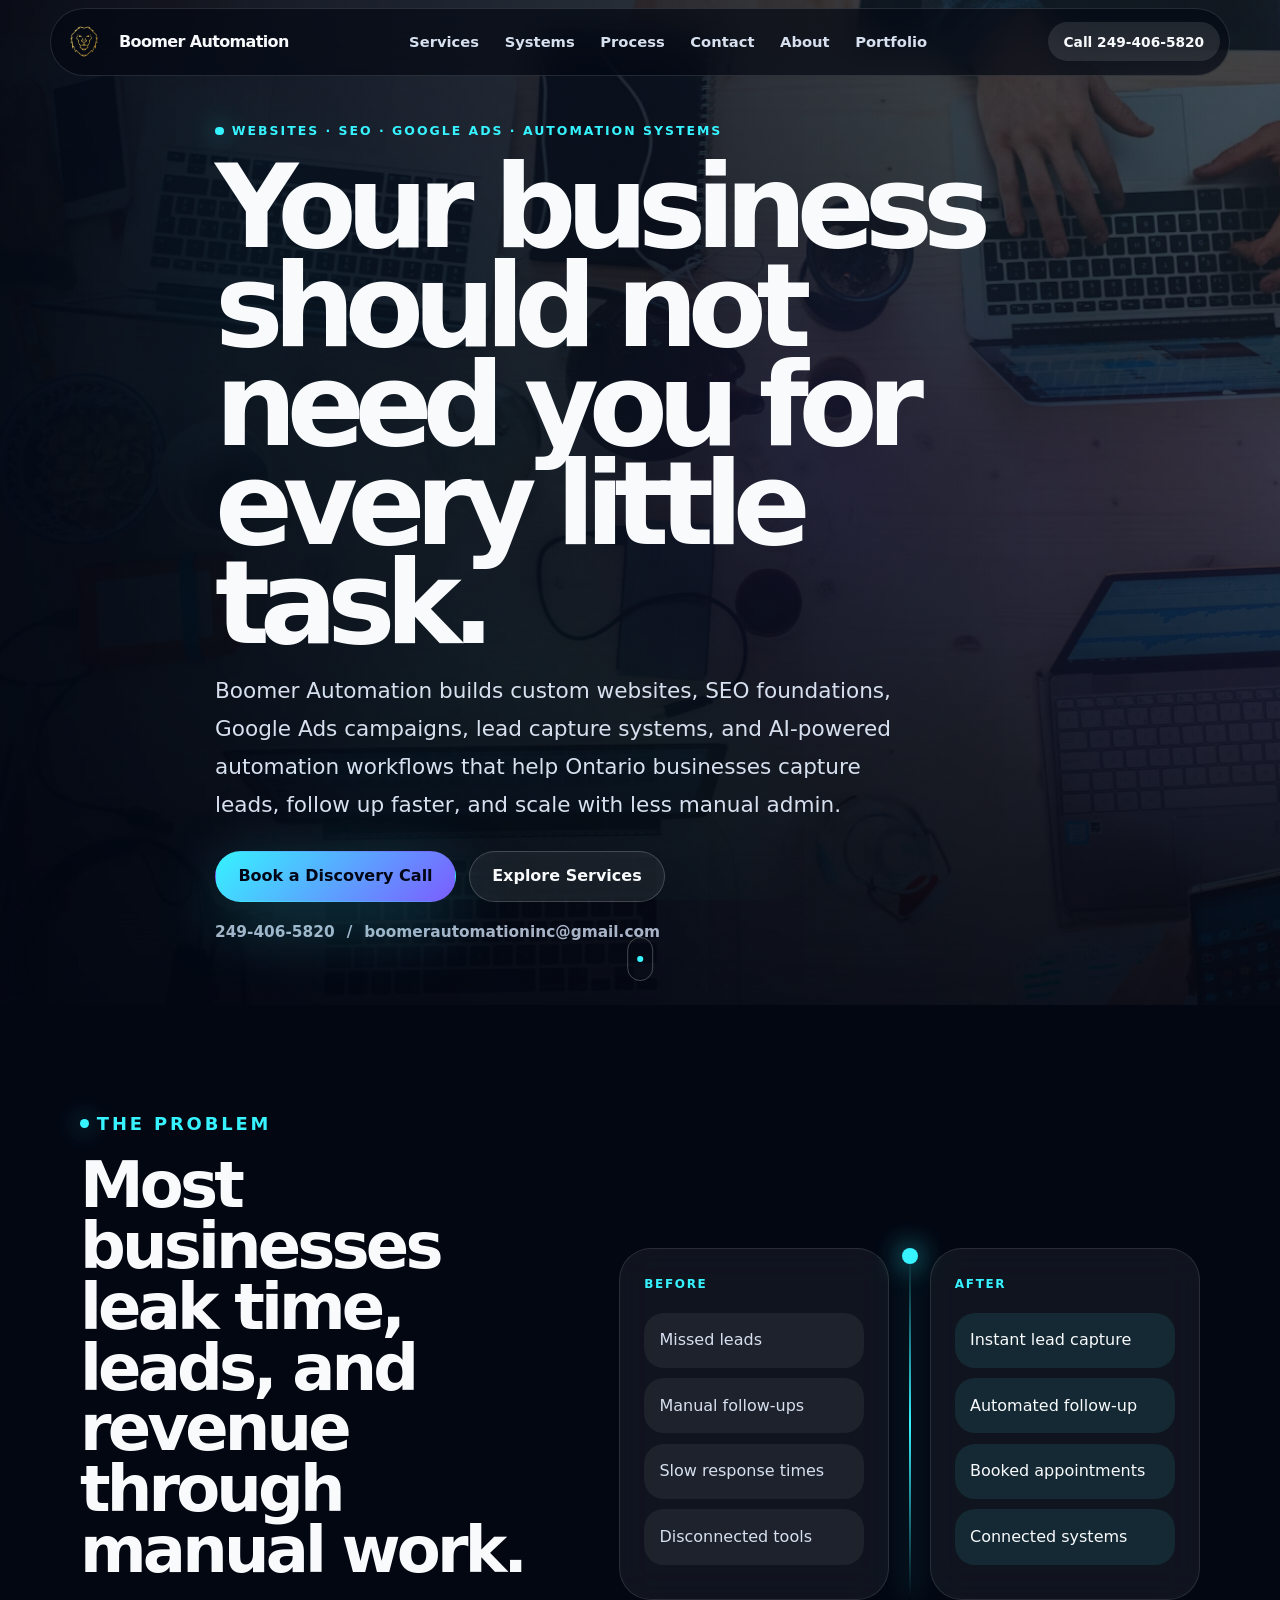
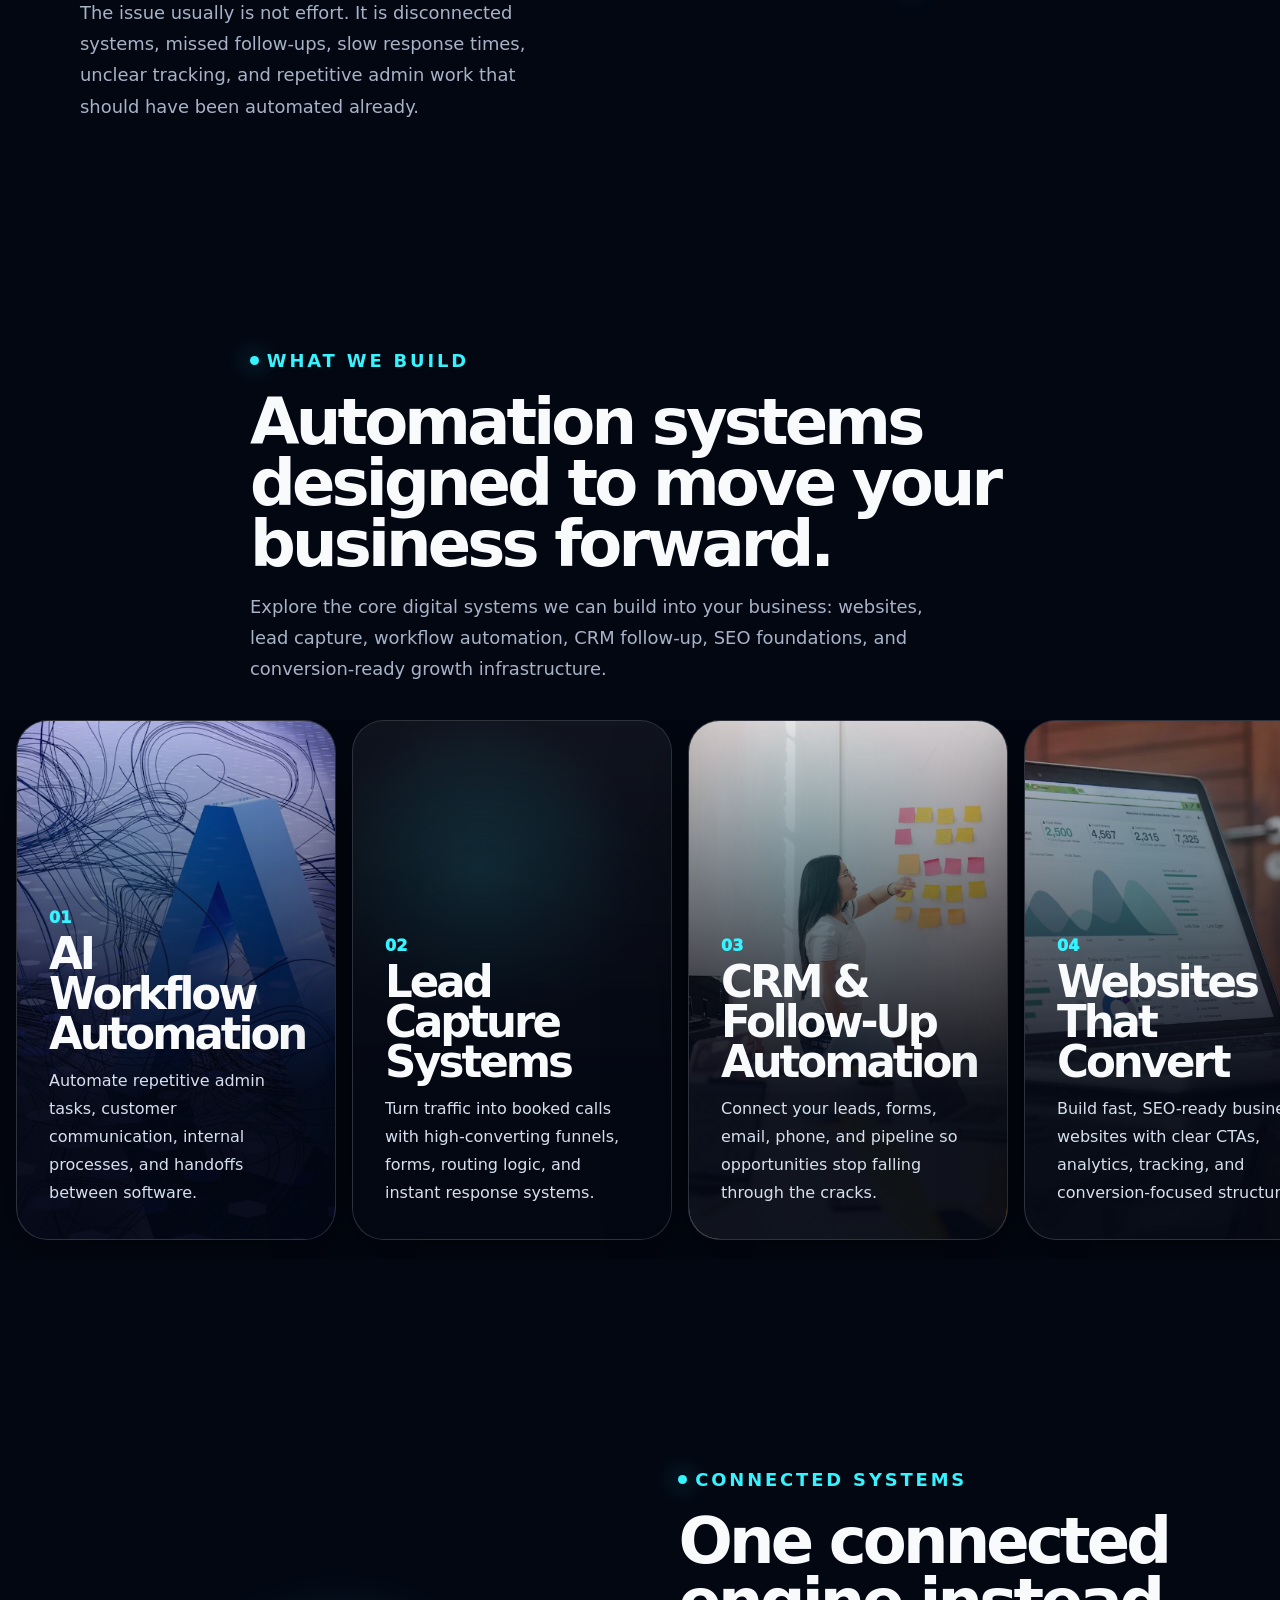
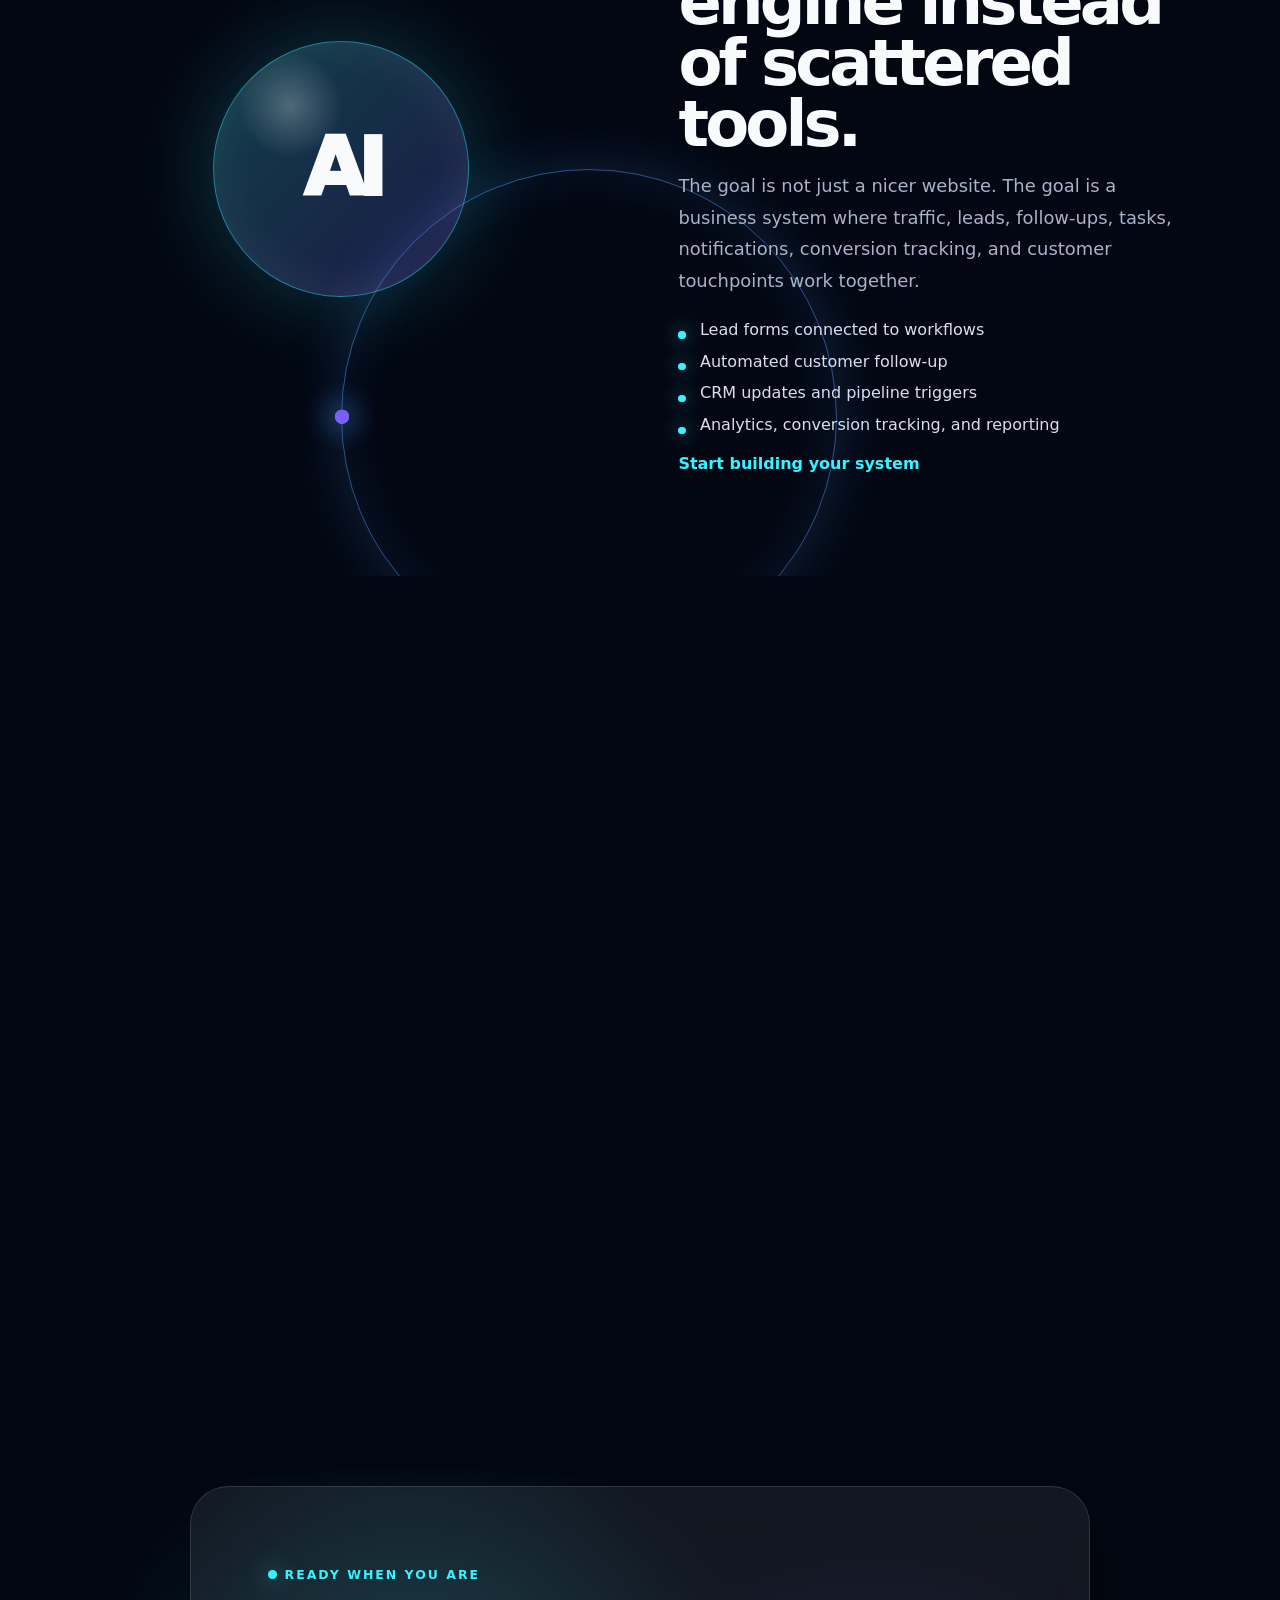
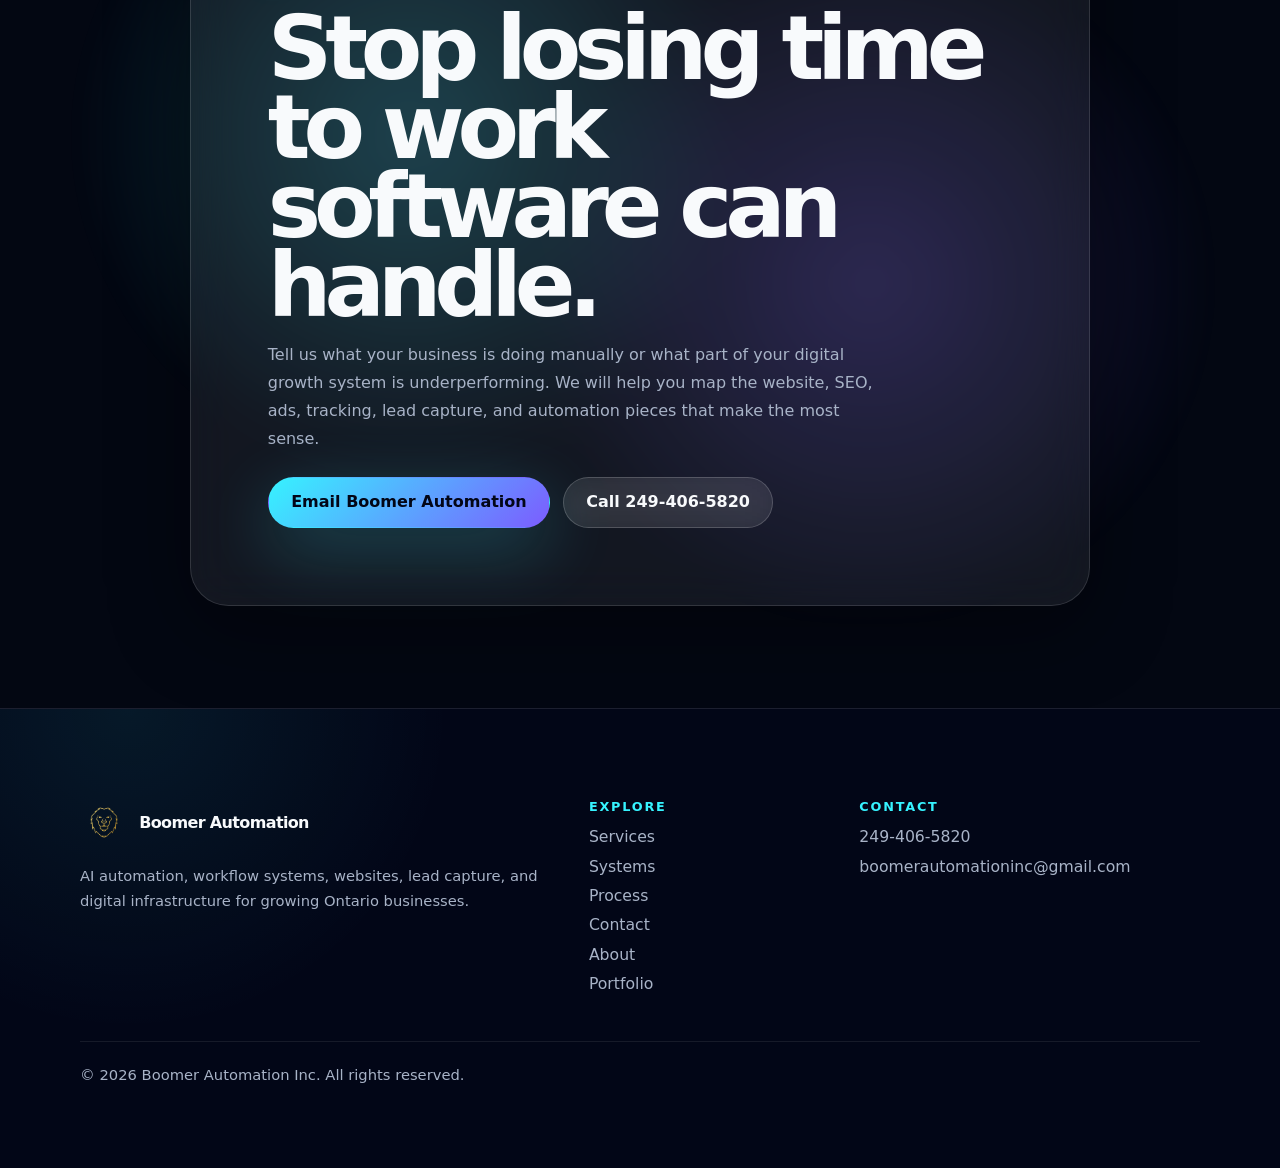
==== index.html @ 3ed18fb7 "full redesign" ====
<!DOCTYPE html>
<html lang="en-CA">
  <head>
    <!-- =====================================================
         CORE META
    ====================================================== -->
    <meta charset="UTF-8" />
    <meta name="viewport" content="width=device-width, initial-scale=1.0" />
    <meta name="format-detection" content="telephone=yes" />

    <title>Boomer Automation Inc. | Websites, SEO, Google Ads & Automation Ontario</title>

    <meta
      name="description"
      content="Boomer Automation Inc. builds custom websites, SEO systems, Google Ads campaigns, workflow automation, lead funnels, CRM automation, and digital growth systems for Ontario businesses."
    />

    <meta
      name="keywords"
      content="Boomer Automation Inc, web design Ontario, custom websites Ontario, SEO Ontario, Google Ads Ontario, workflow automation Ontario, AI automation Ontario, business automation Ontario, CRM automation, lead generation systems, conversion tracking, digital marketing Ontario, website automation"
    />

    <meta name="author" content="Boomer Automation Inc." />
    <meta name="robots" content="index, follow, max-image-preview:large" />
    <meta name="theme-color" content="#030712" />

    <!-- =====================================================
         CANONICAL / LANGUAGE / LOCAL SEO
         Netlify serves index.html as the site root.
    ====================================================== -->
    <link rel="canonical" href="https://boomerautomation.com/" />
    <link rel="alternate" hreflang="en-CA" href="https://boomerautomation.com/" />
    <link rel="alternate" hreflang="x-default" href="https://boomerautomation.com/" />

    <meta name="geo.region" content="CA-ON" />
    <meta name="geo.placename" content="Ontario, Canada" />
    <meta name="ICBM" content="43.6532, -79.3832" />

    <!-- =====================================================
         OPEN GRAPH
         Social crawlers need absolute URLs.
    ====================================================== -->
    <meta property="og:type" content="website" />
    <meta property="og:site_name" content="Boomer Automation Inc." />
    <meta property="og:locale" content="en_CA" />
    <meta property="og:url" content="https://boomerautomation.com/" />
    <meta
      property="og:title"
      content="Boomer Automation Inc. | Websites, SEO, Google Ads & Automation"
    />
    <meta
      property="og:description"
      content="Custom websites, SEO systems, Google Ads campaigns, workflow automation, lead funnels, CRM automation, and digital growth systems for Ontario businesses."
    />
    <meta
      property="og:image"
      content="https://boomerautomation.com/assets/images/og_card.png"
    />
    <meta
      property="og:image:secure_url"
      content="https://boomerautomation.com/assets/images/og_card.png"
    />
    <meta property="og:image:type" content="image/png" />
    <meta property="og:image:width" content="1200" />
    <meta property="og:image:height" content="630" />
    <meta
      property="og:image:alt"
      content="Boomer Automation Inc. digital growth systems, websites, SEO, Google Ads, and automation"
    />

    <!-- =====================================================
         TWITTER CARD
         Social crawlers need absolute URLs.
    ====================================================== -->
    <meta name="twitter:card" content="summary_large_image" />
    <meta
      name="twitter:title"
      content="Boomer Automation Inc. | Websites, SEO, Ads & Automation"
    />
    <meta
      name="twitter:description"
      content="Boomer Automation builds custom websites, SEO systems, Google Ads campaigns, workflow automation, lead capture, and conversion tracking systems."
    />
    <meta
      name="twitter:image"
      content="https://boomerautomation.com/assets/images/twitter_card.png"
    />
    <meta
      name="twitter:image:alt"
      content="Boomer Automation Inc. digital growth systems, websites, SEO, Google Ads, and automation"
    />

    <!-- =====================================================
         FAVICONS
         Local relative paths work locally and on Netlify.
    ====================================================== -->
    <link
      rel="icon"
      href="./assets/images/favicon.png"
      type="image/png"
      sizes="any"
    />
    <link rel="apple-touch-icon" href="./assets/images/favicon.png" />

    <!-- =====================================================
         PERFORMANCE
         Hero image is eagerly loaded and high priority.
         Local assets use ./assets for Netlify/local compatibility.
    ====================================================== -->
    <link
      rel="preload"
      as="image"
      href="./assets/images/index-hero.v1.webp"
      type="image/webp"
      fetchpriority="high"
    />

    <link rel="preload" as="style" href="./assets/css/global.v1.css" />
    <link rel="preload" as="style" href="./assets/css/home.v1.css" />

    <!-- =====================================================
         STYLES
    ====================================================== -->
    <link rel="stylesheet" href="./assets/css/global.v1.css" />
    <link rel="stylesheet" href="./assets/css/home.v1.css" />

    <!-- =====================================================
         STRUCTURED DATA
         Schema uses absolute production URLs.
    ====================================================== -->
    <script type="application/ld+json">
      {
        "@context": "https://schema.org",
        "@graph": [
          {
            "@type": "Organization",
            "@id": "https://boomerautomation.com/#organization",
            "name": "Boomer Automation Inc.",
            "url": "https://boomerautomation.com",
            "logo": {
              "@type": "ImageObject",
              "@id": "https://boomerautomation.com/#logo",
              "url": "https://boomerautomation.com/assets/images/favicon.png"
            },
            "email": "boomerautomationinc@gmail.com",
            "telephone": "+1-249-406-5820",
            "address": {
              "@type": "PostalAddress",
              "addressRegion": "ON",
              "addressCountry": "CA"
            },
            "areaServed": {
              "@type": "AdministrativeArea",
              "name": "Ontario"
            },
            "contactPoint": {
              "@type": "ContactPoint",
              "telephone": "+1-249-406-5820",
              "email": "boomerautomationinc@gmail.com",
              "contactType": "sales and project inquiries",
              "areaServed": "CA-ON",
              "availableLanguage": "English"
            }
          },
          {
            "@type": "ProfessionalService",
            "@id": "https://boomerautomation.com/#professional-service",
            "name": "Boomer Automation Inc.",
            "url": "https://boomerautomation.com",
            "image": "https://boomerautomation.com/assets/images/og_card.png",
            "email": "boomerautomationinc@gmail.com",
            "telephone": "+1-249-406-5820",
            "priceRange": "$$",
            "parentOrganization": {
              "@id": "https://boomerautomation.com/#organization"
            },
            "address": {
              "@type": "PostalAddress",
              "addressRegion": "ON",
              "addressCountry": "CA"
            },
            "areaServed": {
              "@type": "AdministrativeArea",
              "name": "Ontario"
            },
            "description": "Boomer Automation Inc. builds custom websites, SEO foundations, Google Ads systems, lead funnels, workflow automation, CRM automation concepts, conversion tracking, and digital growth systems for Ontario businesses.",
            "serviceType": [
              "Website Design",
              "Website Redesign",
              "SEO Optimization",
              "Google Ads Campaign Management",
              "Lead Generation Systems",
              "Workflow Automation",
              "AI Workflow Automation",
              "CRM Automation",
              "Conversion Tracking",
              "Landing Page Optimization",
              "Digital Marketing Systems"
            ],
            "hasOfferCatalog": {
              "@type": "OfferCatalog",
              "name": "Boomer Automation Services",
              "itemListElement": [
                {
                  "@type": "Offer",
                  "itemOffered": {
                    "@type": "Service",
                    "name": "Custom Website Design",
                    "description": "Custom-coded websites built around trust, conversion, mobile performance, SEO structure, analytics, and business growth."
                  }
                },
                {
                  "@type": "Offer",
                  "itemOffered": {
                    "@type": "Service",
                    "name": "SEO Optimization",
                    "description": "Technical SEO, local SEO, metadata, schema, internal linking, search intent mapping, and service-area content structure."
                  }
                },
                {
                  "@type": "Offer",
                  "itemOffered": {
                    "@type": "Service",
                    "name": "Google Ads Campaign Management",
                    "description": "Search campaign planning, keyword structure, landing page alignment, conversion tracking, and ongoing optimization."
                  }
                },
                {
                  "@type": "Offer",
                  "itemOffered": {
                    "@type": "Service",
                    "name": "Workflow Automation",
                    "description": "Lead capture workflows, follow-up automation, notifications, CRM updates, and operational automation systems."
                  }
                }
              ]
            }
          },
          {
            "@type": "WebSite",
            "@id": "https://boomerautomation.com/#website",
            "url": "https://boomerautomation.com",
            "name": "Boomer Automation Inc.",
            "publisher": {
              "@id": "https://boomerautomation.com/#organization"
            },
            "inLanguage": "en-CA"
          },
          {
            "@type": "ImageObject",
            "@id": "https://boomerautomation.com/#primaryimage",
            "url": "https://boomerautomation.com/assets/images/index-hero.v1.webp",
            "width": 1800,
            "height": 1200,
            "caption": "Digital automation and business growth system workspace"
          },
          {
            "@type": "WebPage",
            "@id": "https://boomerautomation.com/#webpage",
            "url": "https://boomerautomation.com/",
            "name": "Boomer Automation Inc. | Websites, SEO, Google Ads & Automation Ontario",
            "headline": "Your business should not need you for every little task.",
            "description": "Boomer Automation Inc. builds custom websites, SEO systems, Google Ads campaigns, workflow automation, lead funnels, CRM automation, and digital growth systems for Ontario businesses.",
            "isPartOf": {
              "@id": "https://boomerautomation.com/#website"
            },
            "primaryImageOfPage": {
              "@id": "https://boomerautomation.com/#primaryimage"
            },
            "publisher": {
              "@id": "https://boomerautomation.com/#organization"
            },
            "about": {
              "@id": "https://boomerautomation.com/#professional-service"
            },
            "mainEntity": {
              "@id": "https://boomerautomation.com/#professional-service"
            },
            "breadcrumb": {
              "@id": "https://boomerautomation.com/#breadcrumb"
            },
            "inLanguage": "en-CA"
          },
          {
            "@type": "BreadcrumbList",
            "@id": "https://boomerautomation.com/#breadcrumb",
            "itemListElement": [
              {
                "@type": "ListItem",
                "position": 1,
                "name": "Home",
                "item": "https://boomerautomation.com/"
              }
            ]
          }
        ]
      }
    </script>
  </head>

  <body class="loading">
    <!-- =====================================================
         LOADING SCREEN
         Controlled by ./assets/js/home.v1.js
    ====================================================== -->
    <div class="site-loader" id="siteLoader" aria-hidden="true">
      <div class="loader-orb"></div>
      <p class="loader-brand">Boomer Automation</p>
      <span class="loader-line"></span>
    </div>

    <!-- =====================================================
         AMBIENT LIQUID BACKGROUND
    ====================================================== -->
    <div class="ambient-bg" aria-hidden="true">
      <span class="liquid liquid-one"></span>
      <span class="liquid liquid-two"></span>
      <span class="liquid liquid-three"></span>
    </div>

    <!-- =====================================================
         GLOBAL HEADER MOUNT
         Loaded by ./assets/js/global.v1.js
    ====================================================== -->
    <div id="siteHeaderMount"></div>

    <main id="mainContent">
      <!-- =====================================================
           HERO
           Hero image is eager/high-priority.
      ====================================================== -->
      <section class="hero" id="top" aria-labelledby="homeHeroTitle">
        <div class="hero-image-wrap" aria-hidden="true">
          <img
            class="hero-image"
            id="heroParallaxImage"
            src="./assets/images/index-hero.v1.webp"
            alt=""
            width="1800"
            height="1200"
            loading="eager"
            fetchpriority="high"
            decoding="async"
          />
          <div class="hero-image-overlay"></div>
        </div>

        <div class="hero-content reveal">
          <p class="eyebrow">
            Websites · SEO · Google Ads · Automation Systems
          </p>

          <h1 id="homeHeroTitle">
            Your business should not need you for every little task.
          </h1>

          <p class="hero-copy">
            Boomer Automation builds custom websites, SEO foundations, Google Ads
            campaigns, lead capture systems, and AI-powered automation workflows
            that help Ontario businesses capture leads, follow up faster, and
            scale with less manual admin.
          </p>

          <div class="hero-actions" aria-label="Homepage primary actions">
            <a class="btn btn-primary magnetic" href="./contact">
              Book a Discovery Call
            </a>

            <a class="btn btn-secondary magnetic" href="#services">
              Explore Services
            </a>
          </div>

          <div class="hero-contact-strip" aria-label="Boomer Automation contact information">
            <a href="tel:+12494065820">249-406-5820</a>
            <span aria-hidden="true">/</span>
            <a href="mailto:boomerautomationinc@gmail.com">
              boomerautomationinc@gmail.com
            </a>
          </div>
        </div>

        <div class="scroll-cue" aria-hidden="true">
          <span></span>
        </div>
      </section>

      <!-- =====================================================
           PAIN / TRANSFORMATION
      ====================================================== -->
      <section class="transformation section-padding" aria-labelledby="problemTitle">
        <div class="container split-layout">
          <div class="section-copy reveal">
            <p class="eyebrow">The problem</p>

            <h2 id="problemTitle">
              Most businesses leak time, leads, and revenue through manual work.
            </h2>

            <p>
              The issue usually is not effort. It is disconnected systems,
              missed follow-ups, slow response times, unclear tracking, and
              repetitive admin work that should have been automated already.
            </p>
          </div>

          <div class="automation-flow reveal" aria-label="Before and after automation comparison">
            <div class="flow-column">
              <span class="flow-label">Before</span>
              <p>Missed leads</p>
              <p>Manual follow-ups</p>
              <p>Slow response times</p>
              <p>Disconnected tools</p>
            </div>

            <div class="flow-pulse" aria-hidden="true"></div>

            <div class="flow-column flow-column-after">
              <span class="flow-label">After</span>
              <p>Instant lead capture</p>
              <p>Automated follow-up</p>
              <p>Booked appointments</p>
              <p>Connected systems</p>
            </div>
          </div>
        </div>
      </section>

      <!-- =====================================================
           SERVICES SLIDER
           Non-hero images are lazy loaded.
      ====================================================== -->
      <section class="services section-padding" id="services" aria-labelledby="servicesTitle">
        <div class="container section-heading reveal">
          <p class="eyebrow">What we build</p>

          <h2 id="servicesTitle">
            Automation systems designed to move your business forward.
          </h2>

          <p>
            Explore the core digital systems we can build into your business:
            websites, lead capture, workflow automation, CRM follow-up, SEO
            foundations, and conversion-ready growth infrastructure.
          </p>
        </div>

        <div
          class="service-slider reveal"
          aria-label="Boomer Automation services"
        >
          <article class="service-slide">
            <img
              src="./assets/images/ai.webp"
              alt="AI automation dashboard and digital intelligence concept"
              width="1200"
              height="800"
              loading="lazy"
              decoding="async"
            />

            <div class="service-slide-content">
              <span>01</span>
              <h3>AI Workflow Automation</h3>

              <p>
                Automate repetitive admin tasks, customer communication,
                internal processes, and handoffs between software.
              </p>
            </div>
          </article>

          <article class="service-slide">
            <img
              src="./assets/images/lead-capture.webp"
              alt="Analytics dashboard for lead capture and business automation"
              width="1200"
              height="800"
              loading="lazy"
              decoding="async"
            />

            <div class="service-slide-content">
              <span>02</span>
              <h3>Lead Capture Systems</h3>

              <p>
                Turn traffic into booked calls with high-converting funnels,
                forms, routing logic, and instant response systems.
              </p>
            </div>
          </article>

          <article class="service-slide">
            <img
              src="./assets/images/crm.webp"
              alt="Business team planning CRM and workflow automation"
              width="1200"
              height="800"
              loading="lazy"
              decoding="async"
            />

            <div class="service-slide-content">
              <span>03</span>
              <h3>CRM & Follow-Up Automation</h3>

              <p>
                Connect your leads, forms, email, phone, and pipeline so
                opportunities stop falling through the cracks.
              </p>
            </div>
          </article>

          <article class="service-slide">
            <img
              src="./assets/images/websites.webp"
              alt="Website analytics and conversion optimization dashboard"
              width="1200"
              height="800"
              loading="lazy"
              decoding="async"
            />

            <div class="service-slide-content">
              <span>04</span>
              <h3>Websites That Convert</h3>

              <p>
                Build fast, SEO-ready business websites with clear CTAs,
                analytics, tracking, and conversion-focused structure.
              </p>
            </div>
          </article>
        </div>
      </section>

      <!-- =====================================================
           IMMERSIVE SYSTEMS SECTION
      ====================================================== -->
      <section class="systems section-padding" id="systems" aria-labelledby="systemsTitle">
        <div class="container systems-grid">
          <div class="systems-visual reveal" aria-hidden="true">
            <div class="orbit orbit-one"></div>
            <div class="orbit orbit-two"></div>

            <div class="system-core">
              <span>AI</span>
            </div>
          </div>

          <div class="section-copy reveal">
            <p class="eyebrow">Connected systems</p>

            <h2 id="systemsTitle">One connected engine instead of scattered tools.</h2>

            <p>
              The goal is not just a nicer website. The goal is a business
              system where traffic, leads, follow-ups, tasks, notifications,
              conversion tracking, and customer touchpoints work together.
            </p>

            <ul class="feature-list">
              <li>Lead forms connected to workflows</li>
              <li>Automated customer follow-up</li>
              <li>CRM updates and pipeline triggers</li>
              <li>Analytics, conversion tracking, and reporting</li>
            </ul>

            <a class="text-link" href="./systems">Start building your system</a>
          </div>
        </div>
      </section>

      <!-- =====================================================
           PROCESS
      ====================================================== -->
      <section class="process section-padding" id="process" aria-labelledby="processTitle">
        <div class="container section-heading reveal">
          <p class="eyebrow">How it works</p>

          <h2 id="processTitle">
            From messy manual work to a streamlined automation system.
          </h2>
        </div>

        <div class="container process-track reveal" aria-label="Boomer Automation process overview">
          <div class="process-step">
            <span>01</span>

            <h3>Discover</h3>

            <p>
              We identify where your business is losing time, leads, or
              operational efficiency.
            </p>
          </div>

          <div class="process-step">
            <span>02</span>

            <h3>Design</h3>

            <p>
              We map the website, automation flow, customer journey, tracking,
              and systems needed to support it.
            </p>
          </div>

          <div class="process-step">
            <span>03</span>

            <h3>Build</h3>

            <p>
              We create the website, automations, integrations, tracking,
              SEO structure, and workflows.
            </p>
          </div>

          <div class="process-step">
            <span>04</span>

            <h3>Optimize</h3>

            <p>
              We improve based on data, conversion behavior, campaign results,
              and real business usage.
            </p>
          </div>
        </div>
      </section>

      <!-- =====================================================
           FINAL CTA
      ====================================================== -->
      <section class="final-cta section-padding" id="contact" aria-labelledby="homeFinalTitle">
        <div class="container final-cta-inner reveal">
          <p class="eyebrow">Ready when you are</p>

          <h2 id="homeFinalTitle">Stop losing time to work software can handle.</h2>

          <p>
            Tell us what your business is doing manually or what part of your
            digital growth system is underperforming. We will help you map the
            website, SEO, ads, tracking, lead capture, and automation pieces that
            make the most sense.
          </p>

          <div class="hero-actions" aria-label="Homepage final contact actions">
            <a
              class="btn btn-primary magnetic"
              href="mailto:boomerautomationinc@gmail.com"
            >
              Email Boomer Automation
            </a>

            <a class="btn btn-secondary magnetic" href="tel:+12494065820">
              Call 249-406-5820
            </a>
          </div>
        </div>
      </section>
    </main>

    <!-- =====================================================
         MOBILE STICKY CTA
    ====================================================== -->
    <div class="mobile-cta-bar" aria-label="Quick contact options">
      <a href="tel:+12494065820">Call</a>
      <a href="mailto:boomerautomationinc@gmail.com">Email</a>
    </div>

    <!-- =====================================================
         GLOBAL FOOTER MOUNT
         Loaded by ./assets/js/global.v1.js
    ====================================================== -->
    <div id="siteFooterMount"></div>

    <!-- =====================================================
         SCRIPTS
         Both scripts are deferred because they do not need to block HTML parsing.
    ====================================================== -->
    <script src="./assets/js/global.v1.js" defer></script>
    <script src="./assets/js/home.v1.js" defer></script>
  </body>
</html>
---- assets/css/global.v1.css ----
/* =========================================================
   BOOMER AUTOMATION — GLOBAL CSS
   File: global.v1.css
   Purpose: universal variables, reset, layout, typography,
   buttons, header, footer, mobile menu, and reusable utilities.
========================================================= */

:root {
  --bg: #030712;
  --bg-2: #07111f;
  --surface: rgba(255, 255, 255, 0.065);
  --surface-strong: rgba(255, 255, 255, 0.12);

  --text: #f8fafc;
  --muted: #a8b3c7;
  --soft: #d7e0ef;

  --accent: #36f3ff;
  --accent-2: #7c5cff;
  --accent-3: #38ffb6;

  --danger: #ff4fd8;

  --border: rgba(255, 255, 255, 0.14);
  --shadow: 0 24px 80px rgba(0, 0, 0, 0.42);
  --glow: 0 0 50px rgba(54, 243, 255, 0.24);

  --container: min(1120px, calc(100% - 2rem));

  --radius-sm: 0.75rem;
  --radius-md: 1.25rem;
  --radius-lg: 2rem;
  --radius-full: 999px;

  --font-main: Inter, ui-sans-serif, system-ui, -apple-system, BlinkMacSystemFont, "Segoe UI", sans-serif;

  --transition-fast: 160ms ease;
  --transition-med: 260ms ease;
  --transition-slow: 600ms cubic-bezier(0.16, 1, 0.3, 1);
}

/* =========================================================
   RESET
========================================================= */

*,
*::before,
*::after {
  box-sizing: border-box;
}

html {
  scroll-behavior: smooth;
  text-size-adjust: 100%;
}

body {
  min-height: 100vh;
  margin: 0;
  font-family: var(--font-main);
  background: var(--bg);
  color: var(--text);
  overflow-x: hidden;
}

body.loading,
body.menu-open {
  overflow: hidden;
}

img,
picture,
video,
canvas,
svg {
  display: block;
  max-width: 100%;
}

button,
input,
textarea,
select {
  font: inherit;
}

button {
  color: inherit;
}

a {
  color: inherit;
  text-decoration: none;
}

p,
h1,
h2,
h3 {
  margin-top: 0;
}

p {
  color: var(--muted);
  line-height: 1.75;
}

::selection {
  background: rgba(54, 243, 255, 0.25);
  color: var(--text);
}

/* =========================================================
   LAYOUT
========================================================= */

.container {
  width: var(--container);
  margin-inline: auto;
}

.section-padding {
  padding: clamp(4.5rem, 8vw, 8rem) 0;
}

.split-layout {
  display: grid;
  grid-template-columns: 0.9fr 1.1fr;
  gap: clamp(2rem, 5vw, 5rem);
  align-items: center;
}

.section-heading {
  max-width: 780px;
}

.section-heading h2,
.section-copy h2 {
  margin-bottom: 1rem;
  font-size: clamp(2rem, 5vw, 4.75rem);
  line-height: 0.95;
  letter-spacing: -0.06em;
}

.section-heading p,
.section-copy p {
  max-width: 680px;
  font-size: clamp(1rem, 1.4vw, 1.18rem);
}

.eyebrow {
  display: inline-flex;
  align-items: center;
  gap: 0.5rem;
  margin-bottom: 1rem;
  color: var(--accent);
  font-size: 0.78rem;
  font-weight: 800;
  letter-spacing: 0.16em;
  text-transform: uppercase;
}

.eyebrow::before {
  content: "";
  width: 0.55rem;
  height: 0.55rem;
  border-radius: 50%;
  background: var(--accent);
  box-shadow: 0 0 24px rgba(54, 243, 255, 0.8);
}

/* =========================================================
   BUTTONS
========================================================= */

.btn {
  position: relative;
  isolation: isolate;
  display: inline-flex;
  justify-content: center;
  align-items: center;
  min-height: 3.2rem;
  padding: 0.95rem 1.4rem;
  border: 1px solid transparent;
  border-radius: var(--radius-full);
  font-weight: 800;
  line-height: 1;
  overflow: hidden;
  transition:
    transform var(--transition-med),
    border-color var(--transition-med),
    background var(--transition-med);
}

.btn::after {
  content: "";
  position: absolute;
  inset: -80%;
  z-index: -1;
  background: linear-gradient(
    115deg,
    transparent 20%,
    rgba(255, 255, 255, 0.32) 45%,
    transparent 70%
  );
  transform: translateX(-45%) rotate(8deg);
  opacity: 0;
  transition: opacity var(--transition-med), transform 800ms ease;
}

.btn:hover::after,
.btn:focus-visible::after {
  opacity: 1;
  transform: translateX(45%) rotate(8deg);
}

.btn:hover,
.btn:focus-visible {
  transform: translateY(-3px);
}

.btn-primary {
  background: linear-gradient(135deg, var(--accent), var(--accent-2));
  color: #020617;
  box-shadow: 0 20px 70px rgba(54, 243, 255, 0.24);
}

.btn-secondary {
  border-color: rgba(255, 255, 255, 0.18);
  background: rgba(255, 255, 255, 0.07);
  color: var(--text);
  backdrop-filter: blur(16px);
}

.text-link {
  display: inline-flex;
  margin-top: 1.25rem;
  color: var(--accent);
  font-weight: 800;
}

.text-link:hover {
  text-decoration: underline;
  text-underline-offset: 0.35rem;
}

/* =========================================================
   HEADER — MOBILE FIRST
========================================================= */

.site-header {
  position: fixed;
  top: 0;
  left: 50%;
  z-index: 90;
  display: flex;
  align-items: center;
  justify-content: space-between;
  width: min(1180px, calc(100% - 1rem));
  margin-top: 0.5rem;
  padding: 0.55rem;
  border: 1px solid rgba(255, 255, 255, 0.12);
  border-radius: var(--radius-full);
  background: rgba(3, 7, 18, 0.64);
  backdrop-filter: blur(20px);
  opacity: 1;
  visibility: visible;
  transform: translateX(-50%);
  transition:
    background var(--transition-med),
    border-color var(--transition-med),
    box-shadow var(--transition-med),
    opacity var(--transition-med),
    visibility var(--transition-med),
    transform var(--transition-med);
}

.site-header.is-scrolled {
  background: rgba(3, 7, 18, 0.86);
  border-color: rgba(54, 243, 255, 0.22);
  box-shadow: 0 18px 60px rgba(0, 0, 0, 0.34);
}

body.menu-open .site-header {
  opacity: 0;
  visibility: hidden;
  pointer-events: none;
  transform: translateX(-50%) translateY(-1rem);
}

.brand {
  display: inline-flex;
  align-items: center;
  gap: 0.7rem;
  min-width: 0;
}

.brand-mark {
  display: grid;
  place-items: center;
  width: 3rem;
  height: 3rem;
  border-radius: 50%;
  color: #020617;
  font-size: 0.78rem;
  font-weight: 950;
  letter-spacing: -0.06em;
}

.brand-text {
  font-weight: 850;
  letter-spacing: -0.04em;
  white-space: nowrap;
}

.nav-links,
.desktop-nav,
.header-cta {
  display: none;
}

/* =========================================================
   BURGER BUTTON
========================================================= */

.menu-toggle {
  position: relative;
  z-index: 92;
  display: grid;
  gap: 0.27rem;
  place-items: center;
  width: 2.75rem;
  height: 2.75rem;
  border: 1px solid rgba(255, 255, 255, 0.16);
  border-radius: 50%;
  background: rgba(255, 255, 255, 0.08);
  color: var(--text);
  cursor: pointer;
}

.menu-toggle span {
  display: block;
  width: 1.05rem;
  height: 2px;
  border-radius: 999px;
  background: var(--text);
  transition:
    transform var(--transition-med),
    opacity var(--transition-med),
    background var(--transition-med);
}

.menu-toggle:hover span,
.menu-toggle:focus-visible span {
  background: var(--accent);
}

body.menu-open .menu-toggle span:nth-child(1) {
  transform: translateY(6px) rotate(45deg);
}

body.menu-open .menu-toggle span:nth-child(2) {
  opacity: 0;
}

body.menu-open .menu-toggle span:nth-child(3) {
  transform: translateY(-6px) rotate(-45deg);
}

/* =========================================================
   FULLSCREEN MOBILE MENU
========================================================= */

.mobile-menu {
  position: fixed;
  inset: 0;
  z-index: 89;
  pointer-events: none;
  visibility: hidden;
}

.mobile-menu::before {
  content: "";
  position: absolute;
  inset: 0;
  background: rgba(3, 7, 18, 0.42);
  opacity: 0;
  transition: opacity 420ms ease;
}

.mobile-menu-panel {
  position: relative;
  display: flex;
  flex-direction: column;
  width: 100%;
  height: 100vh;
  height: 100svh;
  height: 100dvh;
  padding: 1rem;
  background:
    radial-gradient(circle at 18% 12%, rgba(54, 243, 255, 0.16), transparent 28%),
    radial-gradient(circle at 88% 82%, rgba(124, 92, 255, 0.2), transparent 32%),
    radial-gradient(circle at 58% 32%, rgba(56, 255, 182, 0.08), transparent 26%),
    linear-gradient(135deg, #030712 0%, #07111f 54%, #020617 100%);
  transform: translateX(-105%);
  transition: transform 720ms cubic-bezier(0.16, 1, 0.3, 1);
  overflow-y: auto;
  overscroll-behavior: contain;
  -webkit-overflow-scrolling: touch;
}

.mobile-menu.is-open {
  pointer-events: auto;
  visibility: visible;
}

.mobile-menu.is-open::before {
  opacity: 1;
}

.mobile-menu.is-open .mobile-menu-panel {
  transform: translateX(0);
}

.mobile-menu-top {
  display: flex;
  align-items: center;
  justify-content: space-between;
}

.mobile-menu-brand .brand-text {
  color: var(--text);
}

.menu-close {
  position: relative;
  display: grid;
  place-items: center;
  width: 2.75rem;
  height: 2.75rem;
  border: 1px solid rgba(255, 255, 255, 0.16);
  border-radius: 50%;
  background: rgba(255, 255, 255, 0.08);
  cursor: pointer;
}

.menu-close span {
  position: absolute;
  width: 1.15rem;
  height: 2px;
  border-radius: 999px;
  background: var(--text);
}

.menu-close span:first-child {
  transform: rotate(45deg);
}

.menu-close span:last-child {
  transform: rotate(-45deg);
}

.mobile-nav {
  display: grid;
  gap: 0.25rem;
  margin-top: clamp(2.5rem, 7vh, 4.5rem);
}

.mobile-nav a {
  position: relative;
  display: flex;
  align-items: baseline;
  padding: 0.1rem 0;
  color: var(--text);
  font-size: clamp(2.35rem, 15vw, 5rem);
  font-weight: 700;
  line-height: 0.92;
  letter-spacing: -0.075em;
  opacity: 0;
  transform: translateX(-2.5rem);
}

.mobile-menu.is-open .mobile-nav a {
  animation:
    menuItemIn 720ms cubic-bezier(0.16, 1, 0.3, 1) forwards,
    textShimmer 1100ms ease 430ms 1;
}

.mobile-menu.is-open .mobile-nav a:nth-child(1) {
  animation-delay: 160ms, 430ms;
}

.mobile-menu.is-open .mobile-nav a:nth-child(2) {
  animation-delay: 230ms, 500ms;
}

.mobile-menu.is-open .mobile-nav a:nth-child(3) {
  animation-delay: 300ms, 570ms;
}

.mobile-menu.is-open .mobile-nav a:nth-child(4) {
  animation-delay: 370ms, 640ms;
}

.mobile-menu.is-open .mobile-nav a:nth-child(5) {
  animation-delay: 440ms, 710ms;
}

.mobile-menu.is-open .mobile-nav a:nth-child(6) {
  animation-delay: 510ms, 780ms;
}

.mobile-nav a::after {
  content: "";
  position: absolute;
  left: 0;
  right: 0;
  bottom: 0.05rem;
  height: 1px;
  background: linear-gradient(90deg, rgba(54, 243, 255, 0.48), transparent);
  transform: scaleX(0);
  transform-origin: left;
  transition: transform var(--transition-slow);
}

.mobile-nav a:hover::after,
.mobile-nav a:focus-visible::after {
  transform: scaleX(1);
}

@keyframes menuItemIn {
  to {
    opacity: 1;
    transform: translateX(0);
  }
}

@keyframes textShimmer {
  0% {
    color: var(--text);
    text-shadow: none;
  }

  35% {
    color: var(--accent);
    text-shadow:
      0 0 16px rgba(54, 243, 255, 0.58),
      0 0 40px rgba(124, 92, 255, 0.32);
  }

  70% {
    color: var(--accent-3);
    text-shadow:
      0 0 18px rgba(56, 255, 182, 0.42),
      0 0 48px rgba(54, 243, 255, 0.24);
  }

  100% {
    color: var(--text);
    text-shadow: none;
  }
}

.mobile-menu-contact {
  margin-top: clamp(1.75rem, 5vh, 3rem);
  padding-top: clamp(1.25rem, 3vh, 2rem);
  border-top: 1px solid rgba(255, 255, 255, 0.12);
}

.mobile-menu-contact p {
  max-width: 34rem;
  margin-bottom: 1.25rem;
  color: var(--soft);
  font-size: 1.05rem;
}

.mobile-menu-actions {
  display: grid;
  gap: 0.7rem;
}

/* =========================================================
   REVEAL ANIMATIONS
========================================================= */

.reveal {
  opacity: 0;
  transform: translateY(34px);
  transition:
    opacity 900ms ease,
    transform 900ms cubic-bezier(0.16, 1, 0.3, 1);
}

.reveal.is-visible {
  opacity: 1;
  transform: translateY(0);
}

/* =========================================================
   MOBILE CTA
========================================================= */

.mobile-cta-bar {
  position: fixed;
  left: 50%;
  bottom: 0.85rem;
  z-index: 45;
  display: flex;
  width: min(420px, calc(100% - 1.2rem));
  padding: 0.35rem;
  border: 1px solid rgba(255, 255, 255, 0.16);
  border-radius: var(--radius-full);
  background: rgba(3, 7, 18, 0.78);
  backdrop-filter: blur(20px);
  box-shadow: 0 20px 70px rgba(0, 0, 0, 0.35);
  transform: translateX(-50%);
  transition:
    opacity var(--transition-med),
    transform var(--transition-med);
}

body.menu-open .mobile-cta-bar {
  opacity: 0;
  pointer-events: none;
  transform: translateX(-50%) translateY(1rem);
}

.mobile-cta-bar a {
  display: grid;
  place-items: center;
  flex: 1;
  min-height: 2.8rem;
  border-radius: var(--radius-full);
  font-weight: 900;
}

.mobile-cta-bar a:first-child {
  background: linear-gradient(135deg, var(--accent), var(--accent-2));
  color: #020617;
}

/* =========================================================
   FOOTER
========================================================= */

.site-footer {
  padding: clamp(3.5rem, 7vw, 6rem) 0 5rem;
  border-top: 1px solid rgba(255, 255, 255, 0.1);
  background:
    radial-gradient(circle at 10% 0%, rgba(54, 243, 255, 0.08), transparent 26%),
    #020617;
}

.footer-inner {
  display: grid;
  gap: 2rem;
}

.footer-brand-block {
  max-width: 38rem;
}

.footer-brand {
  margin-bottom: 1rem;
}

.footer-brand-block p {
  max-width: 34rem;
  margin-bottom: 0;
  font-size: 0.92rem;
}

.footer-column h2 {
  margin: 0 0 0.85rem;
  color: var(--accent);
  font-size: 0.8rem;
  letter-spacing: 0.14em;
  text-transform: uppercase;
}

.footer-links {
  display: grid;
  gap: 0.65rem;
  color: var(--muted);
  font-size: 0.98rem;
}

.footer-links a {
  transition:
    color var(--transition-fast),
    transform var(--transition-fast);
}

.footer-links a:hover,
.footer-links a:focus-visible {
  color: var(--accent);
  transform: translateX(0.25rem);
}

.footer-bottom {
  margin-top: 3rem;
  padding-top: 1.25rem;
  border-top: 1px solid rgba(255, 255, 255, 0.08);
}

.footer-bottom p {
  margin: 0;
  font-size: 0.92rem;
}

/* =========================================================
   RESPONSIVE GLOBAL
========================================================= */

@media (max-width: 880px) {
  .split-layout {
    grid-template-columns: 1fr;
  }

  .site-header {
    width: min(520px, calc(100% - 1rem));
  }

  .brand-text {
    font-size: 0.94rem;
  }
}

/* =========================================================
   DESKTOP HEADER / FOOTER
========================================================= */

@media (min-width: 881px) {
  .menu-toggle {
    display: none;
  }

  .nav-links,
  .desktop-nav {
    display: flex;
    align-items: center;
    gap: clamp(0.85rem, 2vw, 1.6rem);
    color: var(--soft);
    font-size: 0.92rem;
    font-weight: 700;
  }

  .nav-links a,
  .desktop-nav a {
    transition: color var(--transition-fast);
  }

  .nav-links a:hover,
  .nav-links a:focus-visible,
  .desktop-nav a:hover,
  .desktop-nav a:focus-visible {
    color: var(--accent);
  }

  .header-cta {
    display: inline-flex;
    align-items: center;
    min-height: 2.45rem;
    padding: 0.65rem 1rem;
    border-radius: var(--radius-full);
    background: rgba(255, 255, 255, 0.1);
    color: var(--text);
    font-size: 0.86rem;
    font-weight: 800;
    transition: background var(--transition-fast), color var(--transition-fast);
  }

  .header-cta:hover,
  .header-cta:focus-visible {
    background: var(--accent);
    color: #020617;
  }

  .mobile-menu {
    display: none;
  }

  .mobile-cta-bar {
    display: none;
  }

  .footer-inner {
    grid-template-columns: 1.4fr 0.7fr 1fr;
    align-items: start;
  }
}

/* =========================================================
   REDUCED MOTION
========================================================= */

@media (prefers-reduced-motion: reduce) {
  *,
  *::before,
  *::after {
    scroll-behavior: auto !important;
    animation-duration: 0.001ms !important;
    animation-iteration-count: 1 !important;
    transition-duration: 0.001ms !important;
  }
}
---- assets/css/home.v1.css ----
/* =========================================================
   BOOMER AUTOMATION — HOME CSS
   File: home.v1.css
   Purpose: landing page specific sections, hero, loader,
   liquid effects, slider, process, and CTA.
========================================================= */

/* =========================================================
   LOADER
========================================================= */

.site-loader {
  position: fixed;
  inset: 0;
  z-index: 999;
  display: grid;
  place-items: center;
  background:
    radial-gradient(circle at 50% 40%, rgba(54, 243, 255, 0.16), transparent 34%),
    #030712;
  transition: opacity 600ms ease, visibility 600ms ease;
}

.site-loader.is-hidden {
  opacity: 0;
  visibility: hidden;
}

.loader-orb {
  position: absolute;
  width: 8rem;
  height: 8rem;
  border-radius: 42% 58% 62% 38% / 42% 42% 58% 58%;
  background:
    radial-gradient(circle at 30% 25%, rgba(255, 255, 255, 0.9), transparent 16%),
    linear-gradient(135deg, var(--accent), var(--accent-2), var(--accent-3));
  filter: drop-shadow(0 0 44px rgba(54, 243, 255, 0.42));
  animation: liquidMorph 2.8s ease-in-out infinite alternate, loaderFloat 1.8s ease-in-out infinite alternate;
}

.loader-brand {
  position: relative;
  top: 6rem;
  color: var(--text);
  font-weight: 900;
  letter-spacing: -0.04em;
}

.loader-line {
  position: relative;
  top: 8rem;
  width: 10rem;
  height: 2px;
  overflow: hidden;
  border-radius: var(--radius-full);
  background: rgba(255, 255, 255, 0.14);
}

.loader-line::after {
  content: "";
  position: absolute;
  inset: 0;
  width: 45%;
  border-radius: inherit;
  background: linear-gradient(90deg, transparent, var(--accent), transparent);
  animation: loaderLine 1.25s ease-in-out infinite;
}

@keyframes loaderLine {
  from {
    transform: translateX(-100%);
  }

  to {
    transform: translateX(240%);
  }
}

@keyframes loaderFloat {
  from {
    transform: translateY(-0.35rem) rotate(-2deg);
  }

  to {
    transform: translateY(0.35rem) rotate(2deg);
  }
}

/* =========================================================
   AMBIENT LIQUID BACKGROUND
========================================================= */

.ambient-bg {
  position: fixed;
  inset: 0;
  z-index: -2;
  overflow: hidden;
  pointer-events: none;
  background:
    radial-gradient(circle at 20% 20%, rgba(124, 92, 255, 0.14), transparent 30%),
    radial-gradient(circle at 80% 10%, rgba(54, 243, 255, 0.12), transparent 28%),
    linear-gradient(180deg, #030712 0%, #07111f 48%, #030712 100%);
}

.liquid {
  position: absolute;
  width: 28rem;
  height: 28rem;
  border-radius: 42% 58% 68% 32% / 38% 46% 54% 62%;
  filter: blur(34px);
  opacity: 0.24;
  animation: liquidMorph 12s ease-in-out infinite alternate;
}

.liquid-one {
  top: 5%;
  left: -10%;
  background: var(--accent);
}

.liquid-two {
  top: 42%;
  right: -12%;
  background: var(--accent-2);
  animation-delay: -3s;
}

.liquid-three {
  bottom: -18%;
  left: 25%;
  background: var(--accent-3);
  animation-delay: -6s;
}

@keyframes liquidMorph {
  0% {
    border-radius: 42% 58% 68% 32% / 38% 46% 54% 62%;
  }

  50% {
    border-radius: 66% 34% 40% 60% / 58% 34% 66% 42%;
  }

  100% {
    border-radius: 38% 62% 52% 48% / 44% 60% 40% 56%;
  }
}

/* =========================================================
   HERO
========================================================= */

.hero {
  position: relative;
  display: grid;
  align-items: center;
  min-height: 100svh;
  padding: 7.5rem 0 4rem;
  overflow: hidden;
}

.hero::before {
  content: "";
  position: absolute;
  inset: 0;
  z-index: -1;
  background:
    linear-gradient(90deg, rgba(3, 7, 18, 0.94) 0%, rgba(3, 7, 18, 0.62) 48%, rgba(3, 7, 18, 0.2) 100%),
    radial-gradient(circle at 20% 45%, rgba(54, 243, 255, 0.18), transparent 38%);
}

.hero-image-wrap {
  position: absolute;
  inset: 0;
  z-index: -2;
  overflow: hidden;
}

.hero-image {
  width: 100%;
  height: 118%;
  object-fit: cover;
  object-position: center;
  opacity: 0.46;
  transform: translate3d(0, 0, 0) scale(1.04);
  will-change: transform;
}

.hero-image-overlay {
  position: absolute;
  inset: 0;
  background:
    linear-gradient(180deg, transparent 0%, rgba(3, 7, 18, 0.82) 100%),
    radial-gradient(circle at 65% 48%, rgba(124, 92, 255, 0.28), transparent 30%);
}

.hero-content {
  width: var(--container);
  max-width: 850px;
  margin-inline: auto;
}

.hero h1 {
  max-width: 880px;
  margin-bottom: 1.2rem;
  font-size: clamp(3.2rem, 9vw, 7.8rem);
  line-height: 0.86;
  letter-spacing: -0.09em;
}

.hero-copy {
  max-width: 680px;
  margin-bottom: 1.7rem;
  color: var(--soft);
  font-size: clamp(1.06rem, 2vw, 1.35rem);
}

.hero-actions {
  display: flex;
  gap: 0.8rem;
  flex-wrap: wrap;
}

.hero-contact-strip {
  display: flex;
  gap: 0.75rem;
  flex-wrap: wrap;
  margin-top: 1.35rem;
  color: var(--muted);
  font-size: 0.96rem;
  font-weight: 700;
}

.hero-contact-strip a {
  transition: color var(--transition-fast);
}

.hero-contact-strip a:hover {
  color: var(--accent);
}

.scroll-cue {
  position: absolute;
  left: 50%;
  bottom: 1.5rem;
  display: grid;
  place-items: center;
  width: 1.6rem;
  height: 2.8rem;
  border: 1px solid rgba(255, 255, 255, 0.26);
  border-radius: var(--radius-full);
  transform: translateX(-50%);
}

.scroll-cue span {
  width: 0.35rem;
  height: 0.35rem;
  border-radius: 50%;
  background: var(--accent);
  animation: scrollCue 1.5s ease-in-out infinite;
}

@keyframes scrollCue {
  0% {
    opacity: 0;
    transform: translateY(-0.7rem);
  }

  45% {
    opacity: 1;
  }

  100% {
    opacity: 0;
    transform: translateY(0.7rem);
  }
}

/* =========================================================
   TRANSFORMATION SECTION
========================================================= */

.transformation {
  position: relative;
  overflow: hidden;
}

.automation-flow {
  position: relative;
  display: grid;
  grid-template-columns: 1fr auto 1fr;
  gap: 1.2rem;
  align-items: stretch;
}

.flow-column {
  padding: clamp(1.1rem, 2vw, 1.5rem);
  border: 1px solid rgba(255, 255, 255, 0.11);
  border-radius: var(--radius-lg);
  background: rgba(255, 255, 255, 0.055);
  backdrop-filter: blur(18px);
}

.flow-column p {
  position: relative;
  margin: 0.65rem 0;
  padding: 0.85rem 0.95rem;
  border-radius: var(--radius-md);
  background: rgba(255, 255, 255, 0.06);
  color: var(--soft);
  animation: flowItem 5s ease-in-out infinite;
}

.flow-column p:nth-child(3) {
  animation-delay: 0.35s;
}

.flow-column p:nth-child(4) {
  animation-delay: 0.7s;
}

.flow-column p:nth-child(5) {
  animation-delay: 1.05s;
}

.flow-column-after p {
  background: rgba(54, 243, 255, 0.09);
  color: var(--text);
}

.flow-label {
  display: inline-block;
  margin-bottom: 0.7rem;
  color: var(--accent);
  font-size: 0.75rem;
  font-weight: 900;
  letter-spacing: 0.14em;
  text-transform: uppercase;
}

.flow-pulse {
  position: relative;
  width: 2px;
  min-height: 100%;
  border-radius: var(--radius-full);
  background: linear-gradient(180deg, transparent, var(--accent), transparent);
  box-shadow: 0 0 30px rgba(54, 243, 255, 0.7);
}

.flow-pulse::before {
  content: "";
  position: absolute;
  left: 50%;
  width: 1rem;
  height: 1rem;
  border-radius: 50%;
  background: var(--accent);
  box-shadow: 0 0 28px rgba(54, 243, 255, 0.95);
  transform: translateX(-50%);
  animation: pulseTravel 3s ease-in-out infinite;
}

@keyframes pulseTravel {
  0% {
    top: 0;
    opacity: 0;
  }

  20% {
    opacity: 1;
  }

  100% {
    top: calc(100% - 1rem);
    opacity: 0;
  }
}

@keyframes flowItem {
  0%,
  100% {
    transform: translateX(0);
  }

  50% {
    transform: translateX(0.25rem);
  }
}

/* =========================================================
   SERVICES SLIDER
========================================================= */

.services {
  overflow: hidden;
}

.service-slider {
  display: grid;
  grid-auto-flow: column;
  grid-auto-columns: minmax(320px, 42vw);
  gap: 1rem;
  width: min(100%, 1440px);
  margin: 2.2rem auto 0;
  padding: 0 1rem 1.2rem;
  overflow-x: auto;
  overscroll-behavior-inline: contain;
  scroll-snap-type: inline mandatory;
  scrollbar-width: thin;
  scrollbar-color: rgba(54, 243, 255, 0.55) rgba(255, 255, 255, 0.08);
}

.service-slide {
  position: relative;
  min-height: 520px;
  border: 1px solid rgba(255, 255, 255, 0.13);
  border-radius: 2rem;
  overflow: hidden;
  scroll-snap-align: center;
  background: rgba(255, 255, 255, 0.06);
  box-shadow: var(--shadow);
  transform: translateZ(0);
}

.service-slide::after {
  content: "";
  position: absolute;
  inset: 0;
  background:
    linear-gradient(180deg, rgba(3, 7, 18, 0.08) 0%, rgba(3, 7, 18, 0.94) 72%),
    radial-gradient(circle at 40% 30%, rgba(54, 243, 255, 0.2), transparent 40%);
}

.service-slide img {
  width: 100%;
  height: 100%;
  object-fit: cover;
  transition: transform 900ms cubic-bezier(0.16, 1, 0.3, 1);
}

.service-slide:hover img {
  transform: scale(1.08);
}

.service-slide-content {
  position: absolute;
  left: 0;
  right: 0;
  bottom: 0;
  z-index: 2;
  padding: clamp(1.2rem, 3vw, 2rem);
}

.service-slide-content span {
  color: var(--accent);
  font-weight: 950;
}

.service-slide-content h3 {
  max-width: 11ch;
  margin: 0.45rem 0 0.8rem;
  font-size: clamp(1.8rem, 3.4vw, 3.1rem);
  line-height: 0.92;
  letter-spacing: -0.07em;
}

.service-slide-content p {
  max-width: 520px;
  margin-bottom: 0;
  color: var(--soft);
}

/* =========================================================
   SYSTEMS SECTION
========================================================= */

.systems {
  position: relative;
  overflow: hidden;
}

.systems-grid {
  display: grid;
  grid-template-columns: 1fr 1fr;
  gap: clamp(2rem, 6vw, 6rem);
  align-items: center;
}

.systems-visual {
  position: relative;
  display: grid;
  place-items: center;
  min-height: 520px;

  /* Shared orbit size.
     This only affects the AI orbit visual and does not change
     the rest of the page layout. */
  --home-orbit-size: clamp(19rem, 42vw, 31rem);
}

.system-core {
  position: relative;
  z-index: 4;
  display: grid;
  place-items: center;
  width: clamp(9rem, 26vw, 16rem);
  height: clamp(9rem, 26vw, 16rem);
  border: 1px solid rgba(54, 243, 255, 0.42);
  border-radius: 50%;
  background:
    radial-gradient(circle at 30% 25%, rgba(255, 255, 255, 0.26), transparent 20%),
    linear-gradient(135deg, rgba(54, 243, 255, 0.24), rgba(124, 92, 255, 0.22));
  box-shadow:
    inset 0 0 50px rgba(255, 255, 255, 0.07),
    0 0 90px rgba(54, 243, 255, 0.22);
  animation: coreFloat 4s ease-in-out infinite alternate;
}

.system-core span {
  font-size: clamp(2.4rem, 8vw, 5rem);
  font-weight: 950;
  letter-spacing: -0.1em;
  color: var(--text);
}

/* Shared orbit base.
   Both orbit paths are the same size and centered on the AI core.
   The overlap comes from opposite diagonal tilts, not from making
   one ring smaller than the other. */
.orbit {
  position: absolute;
  top: 50%;
  left: 50%;
  width: var(--home-orbit-size);
  height: var(--home-orbit-size);
  border: 1px solid rgba(255, 255, 255, 0.16);
  border-radius: 50%;
  pointer-events: none;
  transform-origin: center;
}

/* Glowing moving point on each orbit. */
.orbit::before {
  content: "";
  position: absolute;
  top: 50%;
  left: -0.45rem;
  width: 0.9rem;
  height: 0.9rem;
  border-radius: 50%;
  background: var(--accent);
  box-shadow: 0 0 30px rgba(54, 243, 255, 0.9);
  transform: translateY(-50%);
}

/* First orbit.
   Same size as orbit two, tilted one way around the AI core. */
.orbit-one {
  z-index: 2;
  border-color: rgba(54, 243, 255, 0.28);
  box-shadow:
    inset 0 0 70px rgba(54, 243, 255, 0.06),
    0 0 70px rgba(54, 243, 255, 0.1);
  animation: orbitOneSpin 13s linear infinite;
}

/* Second orbit.
   Same size as orbit one, tilted the opposite way around the AI core. */
.orbit-two {
  z-index: 3;
  border-color: rgba(124, 92, 255, 0.3);
  box-shadow:
    inset 0 0 60px rgba(124, 92, 255, 0.06),
    0 0 60px rgba(124, 92, 255, 0.1);
  animation: orbitTwoSpin 10s linear infinite reverse;
}

/* Purple moving point for the second orbit. */
.orbit-two::before {
  background: var(--accent-2);
  box-shadow: 0 0 30px rgba(124, 92, 255, 0.9);
}

/* First overlapping orbit animation.
   The ring is centered, flattened into an ellipse, tilted,
   and then rotated so the glowing point travels around the AI core. */
@keyframes orbitOneSpin {
  from {
    transform: translate(-50%, -50%) rotate(-26deg) scaleY(0.48) rotate(0deg);
  }

  to {
    transform: translate(-50%, -50%) rotate(-26deg) scaleY(0.48) rotate(360deg);
  }
}

/* Second overlapping orbit animation.
   Same size, opposite tilt, reverse movement. */
@keyframes orbitTwoSpin {
  from {
    transform: translate(-50%, -50%) rotate(26deg) scaleY(0.48) rotate(0deg);
  }

  to {
    transform: translate(-50%, -50%) rotate(26deg) scaleY(0.48) rotate(360deg);
  }
}

@keyframes coreFloat {
  from {
    transform: translateY(-0.4rem);
  }

  to {
    transform: translateY(0.4rem);
  }
}

.feature-list {
  display: grid;
  gap: 0.8rem;
  margin: 1.5rem 0 0;
  padding: 0;
  list-style: none;
}

.feature-list li {
  position: relative;
  padding-left: 1.35rem;
  color: var(--soft);
}

.feature-list li::before {
  content: "";
  position: absolute;
  top: 0.72rem;
  left: 0;
  width: 0.45rem;
  height: 0.45rem;
  border-radius: 50%;
  background: var(--accent);
  box-shadow: 0 0 18px rgba(54, 243, 255, 0.8);
}

/* =========================================================
   PROCESS
========================================================= */

.process-track {
  position: relative;
  display: grid;
  grid-template-columns: repeat(4, 1fr);
  gap: 1px;
  margin-top: 2rem;
  overflow: hidden;
  border: 1px solid rgba(255, 255, 255, 0.11);
  border-radius: var(--radius-lg);
  background: rgba(255, 255, 255, 0.1);
}

.process-track::before {
  content: "";
  position: absolute;
  top: 0;
  left: -35%;
  width: 35%;
  height: 100%;
  background: linear-gradient(90deg, transparent, rgba(54, 243, 255, 0.16), transparent);
  animation: processScan 4.5s ease-in-out infinite;
}

.process-step {
  position: relative;
  min-height: 280px;
  padding: 1.35rem;
  background: rgba(3, 7, 18, 0.76);
}

.process-step span {
  color: var(--accent);
  font-weight: 950;
}

.process-step h3 {
  margin: 5rem 0 0.75rem;
  font-size: clamp(1.5rem, 3vw, 2.6rem);
  letter-spacing: -0.06em;
}

.process-step p {
  margin-bottom: 0;
}

@keyframes processScan {
  0% {
    transform: translateX(0);
  }

  55%,
  100% {
    transform: translateX(390%);
  }
}

/* =========================================================
   FINAL CTA
========================================================= */

.final-cta {
  position: relative;
  overflow: hidden;
}

.final-cta::before {
  content: "";
  position: absolute;
  inset: 10% 5%;
  z-index: -1;
  border-radius: 3rem;
  background:
    radial-gradient(circle at 30% 35%, rgba(54, 243, 255, 0.2), transparent 36%),
    radial-gradient(circle at 70% 55%, rgba(124, 92, 255, 0.22), transparent 38%);
  filter: blur(10px);
}

.final-cta-inner {
  max-width: 900px;
  padding: clamp(2rem, 6vw, 5rem);
  border: 1px solid rgba(255, 255, 255, 0.13);
  border-radius: 2.4rem;
  background: rgba(255, 255, 255, 0.065);
  box-shadow: var(--shadow);
  backdrop-filter: blur(22px);
}

.final-cta h2 {
  max-width: 800px;
  margin-bottom: 1rem;
  font-size: clamp(2.5rem, 7vw, 6.5rem);
  line-height: 0.88;
  letter-spacing: -0.08em;
}

.final-cta p {
  max-width: 620px;
  margin-bottom: 1.5rem;
}

/* =========================================================
   RESPONSIVE HOME
========================================================= */

@media (max-width: 980px) {
  .service-slider {
    grid-auto-columns: minmax(300px, 78vw);
  }

  .systems-grid {
    grid-template-columns: 1fr;
  }

  .systems-visual {
    min-height: 380px;
    --home-orbit-size: clamp(18rem, 70vw, 28rem);
  }

  .process-track {
    grid-template-columns: 1fr 1fr;
  }
}

@media (max-width: 680px) {
  .hero {
    align-items: end;
    min-height: 100svh;
    padding: 7rem 0 6.5rem;
  }

  .hero::before {
    background:
      linear-gradient(180deg, rgba(3, 7, 18, 0.38) 0%, rgba(3, 7, 18, 0.96) 70%),
      radial-gradient(circle at 50% 35%, rgba(54, 243, 255, 0.18), transparent 38%);
  }

  .hero-image {
    height: 105%;
    opacity: 0.54;
  }

  .hero-actions {
    flex-direction: column;
  }

  .btn {
    width: 100%;
  }

  .hero-contact-strip {
    font-size: 0.88rem;
  }

  .scroll-cue {
    display: none;
  }

  .automation-flow {
    grid-template-columns: 1fr;
  }

  .flow-pulse {
    width: 100%;
    min-height: 2px;
    height: 2px;
  }

  .flow-pulse::before {
    top: 50%;
    left: 0;
    transform: translateY(-50%);
    animation: pulseTravelMobile 3s ease-in-out infinite;
  }

  .service-slider {
    grid-auto-columns: minmax(282px, 86vw);
    padding-inline: 0.85rem;
  }

  .service-slide {
    min-height: 470px;
  }

  .systems-visual {
    --home-orbit-size: clamp(16rem, 78vw, 22rem);
  }

  .system-core {
    width: clamp(8rem, 42vw, 11rem);
    height: clamp(8rem, 42vw, 11rem);
  }

  .process-track {
    grid-template-columns: 1fr;
  }

  .process-step {
    min-height: 230px;
  }

  .process-step h3 {
    margin-top: 3rem;
  }

  .final-cta-inner {
    border-radius: 1.6rem;
  }
}

@keyframes pulseTravelMobile {
  0% {
    left: 0;
    opacity: 0;
  }

  20% {
    opacity: 1;
  }

  100% {
    left: calc(100% - 1rem);
    opacity: 0;
  }
}
---- assets/css/global.v1.css ----
/* =========================================================
   BOOMER AUTOMATION — GLOBAL CSS
   File: global.v1.css
   Purpose: universal variables, reset, layout, typography,
   buttons, header, footer, mobile menu, and reusable utilities.
========================================================= */

:root {
  --bg: #030712;
  --bg-2: #07111f;
  --surface: rgba(255, 255, 255, 0.065);
  --surface-strong: rgba(255, 255, 255, 0.12);

  --text: #f8fafc;
  --muted: #a8b3c7;
  --soft: #d7e0ef;

  --accent: #36f3ff;
  --accent-2: #7c5cff;
  --accent-3: #38ffb6;

  --danger: #ff4fd8;

  --border: rgba(255, 255, 255, 0.14);
  --shadow: 0 24px 80px rgba(0, 0, 0, 0.42);
  --glow: 0 0 50px rgba(54, 243, 255, 0.24);

  --container: min(1120px, calc(100% - 2rem));

  --radius-sm: 0.75rem;
  --radius-md: 1.25rem;
  --radius-lg: 2rem;
  --radius-full: 999px;

  --font-main: Inter, ui-sans-serif, system-ui, -apple-system, BlinkMacSystemFont, "Segoe UI", sans-serif;

  --transition-fast: 160ms ease;
  --transition-med: 260ms ease;
  --transition-slow: 600ms cubic-bezier(0.16, 1, 0.3, 1);
}

/* =========================================================
   RESET
========================================================= */

*,
*::before,
*::after {
  box-sizing: border-box;
}

html {
  scroll-behavior: smooth;
  text-size-adjust: 100%;
}

body {
  min-height: 100vh;
  margin: 0;
  font-family: var(--font-main);
  background: var(--bg);
  color: var(--text);
  overflow-x: hidden;
}

body.loading,
body.menu-open {
  overflow: hidden;
}

img,
picture,
video,
canvas,
svg {
  display: block;
  max-width: 100%;
}

button,
input,
textarea,
select {
  font: inherit;
}

button {
  color: inherit;
}

a {
  color: inherit;
  text-decoration: none;
}

p,
h1,
h2,
h3 {
  margin-top: 0;
}

p {
  color: var(--muted);
  line-height: 1.75;
}

::selection {
  background: rgba(54, 243, 255, 0.25);
  color: var(--text);
}

/* =========================================================
   LAYOUT
========================================================= */

.container {
  width: var(--container);
  margin-inline: auto;
}

.section-padding {
  padding: clamp(4.5rem, 8vw, 8rem) 0;
}

.split-layout {
  display: grid;
  grid-template-columns: 0.9fr 1.1fr;
  gap: clamp(2rem, 5vw, 5rem);
  align-items: center;
}

.section-heading {
  max-width: 780px;
}

.section-heading h2,
.section-copy h2 {
  margin-bottom: 1rem;
  font-size: clamp(2rem, 5vw, 4.75rem);
  line-height: 0.95;
  letter-spacing: -0.06em;
}

.section-heading p,
.section-copy p {
  max-width: 680px;
  font-size: clamp(1rem, 1.4vw, 1.18rem);
}

.eyebrow {
  display: inline-flex;
  align-items: center;
  gap: 0.5rem;
  margin-bottom: 1rem;
  color: var(--accent);
  font-size: 0.78rem;
  font-weight: 800;
  letter-spacing: 0.16em;
  text-transform: uppercase;
}

.eyebrow::before {
  content: "";
  width: 0.55rem;
  height: 0.55rem;
  border-radius: 50%;
  background: var(--accent);
  box-shadow: 0 0 24px rgba(54, 243, 255, 0.8);
}

/* =========================================================
   BUTTONS
========================================================= */

.btn {
  position: relative;
  isolation: isolate;
  display: inline-flex;
  justify-content: center;
  align-items: center;
  min-height: 3.2rem;
  padding: 0.95rem 1.4rem;
  border: 1px solid transparent;
  border-radius: var(--radius-full);
  font-weight: 800;
  line-height: 1;
  overflow: hidden;
  transition:
    transform var(--transition-med),
    border-color var(--transition-med),
    background var(--transition-med);
}

.btn::after {
  content: "";
  position: absolute;
  inset: -80%;
  z-index: -1;
  background: linear-gradient(
    115deg,
    transparent 20%,
    rgba(255, 255, 255, 0.32) 45%,
    transparent 70%
  );
  transform: translateX(-45%) rotate(8deg);
  opacity: 0;
  transition: opacity var(--transition-med), transform 800ms ease;
}

.btn:hover::after,
.btn:focus-visible::after {
  opacity: 1;
  transform: translateX(45%) rotate(8deg);
}

.btn:hover,
.btn:focus-visible {
  transform: translateY(-3px);
}

.btn-primary {
  background: linear-gradient(135deg, var(--accent), var(--accent-2));
  color: #020617;
  box-shadow: 0 20px 70px rgba(54, 243, 255, 0.24);
}

.btn-secondary {
  border-color: rgba(255, 255, 255, 0.18);
  background: rgba(255, 255, 255, 0.07);
  color: var(--text);
  backdrop-filter: blur(16px);
}

.text-link {
  display: inline-flex;
  margin-top: 1.25rem;
  color: var(--accent);
  font-weight: 800;
}

.text-link:hover {
  text-decoration: underline;
  text-underline-offset: 0.35rem;
}

/* =========================================================
   HEADER — MOBILE FIRST
========================================================= */

.site-header {
  position: fixed;
  top: 0;
  left: 50%;
  z-index: 90;
  display: flex;
  align-items: center;
  justify-content: space-between;
  width: min(1180px, calc(100% - 1rem));
  margin-top: 0.5rem;
  padding: 0.55rem;
  border: 1px solid rgba(255, 255, 255, 0.12);
  border-radius: var(--radius-full);
  background: rgba(3, 7, 18, 0.64);
  backdrop-filter: blur(20px);
  opacity: 1;
  visibility: visible;
  transform: translateX(-50%);
  transition:
    background var(--transition-med),
    border-color var(--transition-med),
    box-shadow var(--transition-med),
    opacity var(--transition-med),
    visibility var(--transition-med),
    transform var(--transition-med);
}

.site-header.is-scrolled {
  background: rgba(3, 7, 18, 0.86);
  border-color: rgba(54, 243, 255, 0.22);
  box-shadow: 0 18px 60px rgba(0, 0, 0, 0.34);
}

body.menu-open .site-header {
  opacity: 0;
  visibility: hidden;
  pointer-events: none;
  transform: translateX(-50%) translateY(-1rem);
}

.brand {
  display: inline-flex;
  align-items: center;
  gap: 0.7rem;
  min-width: 0;
}

.brand-mark {
  display: grid;
  place-items: center;
  width: 3rem;
  height: 3rem;
  border-radius: 50%;
  color: #020617;
  font-size: 0.78rem;
  font-weight: 950;
  letter-spacing: -0.06em;
}

.brand-text {
  font-weight: 850;
  letter-spacing: -0.04em;
  white-space: nowrap;
}

.nav-links,
.desktop-nav,
.header-cta {
  display: none;
}

/* =========================================================
   BURGER BUTTON
========================================================= */

.menu-toggle {
  position: relative;
  z-index: 92;
  display: grid;
  gap: 0.27rem;
  place-items: center;
  width: 2.75rem;
  height: 2.75rem;
  border: 1px solid rgba(255, 255, 255, 0.16);
  border-radius: 50%;
  background: rgba(255, 255, 255, 0.08);
  color: var(--text);
  cursor: pointer;
}

.menu-toggle span {
  display: block;
  width: 1.05rem;
  height: 2px;
  border-radius: 999px;
  background: var(--text);
  transition:
    transform var(--transition-med),
    opacity var(--transition-med),
    background var(--transition-med);
}

.menu-toggle:hover span,
.menu-toggle:focus-visible span {
  background: var(--accent);
}

body.menu-open .menu-toggle span:nth-child(1) {
  transform: translateY(6px) rotate(45deg);
}

body.menu-open .menu-toggle span:nth-child(2) {
  opacity: 0;
}

body.menu-open .menu-toggle span:nth-child(3) {
  transform: translateY(-6px) rotate(-45deg);
}

/* =========================================================
   FULLSCREEN MOBILE MENU
========================================================= */

.mobile-menu {
  position: fixed;
  inset: 0;
  z-index: 89;
  pointer-events: none;
  visibility: hidden;
}

.mobile-menu::before {
  content: "";
  position: absolute;
  inset: 0;
  background: rgba(3, 7, 18, 0.42);
  opacity: 0;
  transition: opacity 420ms ease;
}

.mobile-menu-panel {
  position: relative;
  display: flex;
  flex-direction: column;
  width: 100%;
  height: 100vh;
  height: 100svh;
  height: 100dvh;
  padding: 1rem;
  background:
    radial-gradient(circle at 18% 12%, rgba(54, 243, 255, 0.16), transparent 28%),
    radial-gradient(circle at 88% 82%, rgba(124, 92, 255, 0.2), transparent 32%),
    radial-gradient(circle at 58% 32%, rgba(56, 255, 182, 0.08), transparent 26%),
    linear-gradient(135deg, #030712 0%, #07111f 54%, #020617 100%);
  transform: translateX(-105%);
  transition: transform 720ms cubic-bezier(0.16, 1, 0.3, 1);
  overflow-y: auto;
  overscroll-behavior: contain;
  -webkit-overflow-scrolling: touch;
}

.mobile-menu.is-open {
  pointer-events: auto;
  visibility: visible;
}

.mobile-menu.is-open::before {
  opacity: 1;
}

.mobile-menu.is-open .mobile-menu-panel {
  transform: translateX(0);
}

.mobile-menu-top {
  display: flex;
  align-items: center;
  justify-content: space-between;
}

.mobile-menu-brand .brand-text {
  color: var(--text);
}

.menu-close {
  position: relative;
  display: grid;
  place-items: center;
  width: 2.75rem;
  height: 2.75rem;
  border: 1px solid rgba(255, 255, 255, 0.16);
  border-radius: 50%;
  background: rgba(255, 255, 255, 0.08);
  cursor: pointer;
}

.menu-close span {
  position: absolute;
  width: 1.15rem;
  height: 2px;
  border-radius: 999px;
  background: var(--text);
}

.menu-close span:first-child {
  transform: rotate(45deg);
}

.menu-close span:last-child {
  transform: rotate(-45deg);
}

.mobile-nav {
  display: grid;
  gap: 0.25rem;
  margin-top: clamp(2.5rem, 7vh, 4.5rem);
}

.mobile-nav a {
  position: relative;
  display: flex;
  align-items: baseline;
  padding: 0.1rem 0;
  color: var(--text);
  font-size: clamp(2.35rem, 15vw, 5rem);
  font-weight: 700;
  line-height: 0.92;
  letter-spacing: -0.075em;
  opacity: 0;
  transform: translateX(-2.5rem);
}

.mobile-menu.is-open .mobile-nav a {
  animation:
    menuItemIn 720ms cubic-bezier(0.16, 1, 0.3, 1) forwards,
    textShimmer 1100ms ease 430ms 1;
}

.mobile-menu.is-open .mobile-nav a:nth-child(1) {
  animation-delay: 160ms, 430ms;
}

.mobile-menu.is-open .mobile-nav a:nth-child(2) {
  animation-delay: 230ms, 500ms;
}

.mobile-menu.is-open .mobile-nav a:nth-child(3) {
  animation-delay: 300ms, 570ms;
}

.mobile-menu.is-open .mobile-nav a:nth-child(4) {
  animation-delay: 370ms, 640ms;
}

.mobile-menu.is-open .mobile-nav a:nth-child(5) {
  animation-delay: 440ms, 710ms;
}

.mobile-menu.is-open .mobile-nav a:nth-child(6) {
  animation-delay: 510ms, 780ms;
}

.mobile-nav a::after {
  content: "";
  position: absolute;
  left: 0;
  right: 0;
  bottom: 0.05rem;
  height: 1px;
  background: linear-gradient(90deg, rgba(54, 243, 255, 0.48), transparent);
  transform: scaleX(0);
  transform-origin: left;
  transition: transform var(--transition-slow);
}

.mobile-nav a:hover::after,
.mobile-nav a:focus-visible::after {
  transform: scaleX(1);
}

@keyframes menuItemIn {
  to {
    opacity: 1;
    transform: translateX(0);
  }
}

@keyframes textShimmer {
  0% {
    color: var(--text);
    text-shadow: none;
  }

  35% {
    color: var(--accent);
    text-shadow:
      0 0 16px rgba(54, 243, 255, 0.58),
      0 0 40px rgba(124, 92, 255, 0.32);
  }

  70% {
    color: var(--accent-3);
    text-shadow:
      0 0 18px rgba(56, 255, 182, 0.42),
      0 0 48px rgba(54, 243, 255, 0.24);
  }

  100% {
    color: var(--text);
    text-shadow: none;
  }
}

.mobile-menu-contact {
  margin-top: clamp(1.75rem, 5vh, 3rem);
  padding-top: clamp(1.25rem, 3vh, 2rem);
  border-top: 1px solid rgba(255, 255, 255, 0.12);
}

.mobile-menu-contact p {
  max-width: 34rem;
  margin-bottom: 1.25rem;
  color: var(--soft);
  font-size: 1.05rem;
}

.mobile-menu-actions {
  display: grid;
  gap: 0.7rem;
}

/* =========================================================
   REVEAL ANIMATIONS
========================================================= */

.reveal {
  opacity: 0;
  transform: translateY(34px);
  transition:
    opacity 900ms ease,
    transform 900ms cubic-bezier(0.16, 1, 0.3, 1);
}

.reveal.is-visible {
  opacity: 1;
  transform: translateY(0);
}

/* =========================================================
   MOBILE CTA
========================================================= */

.mobile-cta-bar {
  position: fixed;
  left: 50%;
  bottom: 0.85rem;
  z-index: 45;
  display: flex;
  width: min(420px, calc(100% - 1.2rem));
  padding: 0.35rem;
  border: 1px solid rgba(255, 255, 255, 0.16);
  border-radius: var(--radius-full);
  background: rgba(3, 7, 18, 0.78);
  backdrop-filter: blur(20px);
  box-shadow: 0 20px 70px rgba(0, 0, 0, 0.35);
  transform: translateX(-50%);
  transition:
    opacity var(--transition-med),
    transform var(--transition-med);
}

body.menu-open .mobile-cta-bar {
  opacity: 0;
  pointer-events: none;
  transform: translateX(-50%) translateY(1rem);
}

.mobile-cta-bar a {
  display: grid;
  place-items: center;
  flex: 1;
  min-height: 2.8rem;
  border-radius: var(--radius-full);
  font-weight: 900;
}

.mobile-cta-bar a:first-child {
  background: linear-gradient(135deg, var(--accent), var(--accent-2));
  color: #020617;
}

/* =========================================================
   FOOTER
========================================================= */

.site-footer {
  padding: clamp(3.5rem, 7vw, 6rem) 0 5rem;
  border-top: 1px solid rgba(255, 255, 255, 0.1);
  background:
    radial-gradient(circle at 10% 0%, rgba(54, 243, 255, 0.08), transparent 26%),
    #020617;
}

.footer-inner {
  display: grid;
  gap: 2rem;
}

.footer-brand-block {
  max-width: 38rem;
}

.footer-brand {
  margin-bottom: 1rem;
}

.footer-brand-block p {
  max-width: 34rem;
  margin-bottom: 0;
  font-size: 0.92rem;
}

.footer-column h2 {
  margin: 0 0 0.85rem;
  color: var(--accent);
  font-size: 0.8rem;
  letter-spacing: 0.14em;
  text-transform: uppercase;
}

.footer-links {
  display: grid;
  gap: 0.65rem;
  color: var(--muted);
  font-size: 0.98rem;
}

.footer-links a {
  transition:
    color var(--transition-fast),
    transform var(--transition-fast);
}

.footer-links a:hover,
.footer-links a:focus-visible {
  color: var(--accent);
  transform: translateX(0.25rem);
}

.footer-bottom {
  margin-top: 3rem;
  padding-top: 1.25rem;
  border-top: 1px solid rgba(255, 255, 255, 0.08);
}

.footer-bottom p {
  margin: 0;
  font-size: 0.92rem;
}

/* =========================================================
   RESPONSIVE GLOBAL
========================================================= */

@media (max-width: 880px) {
  .split-layout {
    grid-template-columns: 1fr;
  }

  .site-header {
    width: min(520px, calc(100% - 1rem));
  }

  .brand-text {
    font-size: 0.94rem;
  }
}

/* =========================================================
   DESKTOP HEADER / FOOTER
========================================================= */

@media (min-width: 881px) {
  .menu-toggle {
    display: none;
  }

  .nav-links,
  .desktop-nav {
    display: flex;
    align-items: center;
    gap: clamp(0.85rem, 2vw, 1.6rem);
    color: var(--soft);
    font-size: 0.92rem;
    font-weight: 700;
  }

  .nav-links a,
  .desktop-nav a {
    transition: color var(--transition-fast);
  }

  .nav-links a:hover,
  .nav-links a:focus-visible,
  .desktop-nav a:hover,
  .desktop-nav a:focus-visible {
    color: var(--accent);
  }

  .header-cta {
    display: inline-flex;
    align-items: center;
    min-height: 2.45rem;
    padding: 0.65rem 1rem;
    border-radius: var(--radius-full);
    background: rgba(255, 255, 255, 0.1);
    color: var(--text);
    font-size: 0.86rem;
    font-weight: 800;
    transition: background var(--transition-fast), color var(--transition-fast);
  }

  .header-cta:hover,
  .header-cta:focus-visible {
    background: var(--accent);
    color: #020617;
  }

  .mobile-menu {
    display: none;
  }

  .mobile-cta-bar {
    display: none;
  }

  .footer-inner {
    grid-template-columns: 1.4fr 0.7fr 1fr;
    align-items: start;
  }
}

/* =========================================================
   REDUCED MOTION
========================================================= */

@media (prefers-reduced-motion: reduce) {
  *,
  *::before,
  *::after {
    scroll-behavior: auto !important;
    animation-duration: 0.001ms !important;
    animation-iteration-count: 1 !important;
    transition-duration: 0.001ms !important;
  }
}
---- assets/css/home.v1.css ----
/* =========================================================
   BOOMER AUTOMATION — HOME CSS
   File: home.v1.css
   Purpose: landing page specific sections, hero, loader,
   liquid effects, slider, process, and CTA.
========================================================= */

/* =========================================================
   LOADER
========================================================= */

.site-loader {
  position: fixed;
  inset: 0;
  z-index: 999;
  display: grid;
  place-items: center;
  background:
    radial-gradient(circle at 50% 40%, rgba(54, 243, 255, 0.16), transparent 34%),
    #030712;
  transition: opacity 600ms ease, visibility 600ms ease;
}

.site-loader.is-hidden {
  opacity: 0;
  visibility: hidden;
}

.loader-orb {
  position: absolute;
  width: 8rem;
  height: 8rem;
  border-radius: 42% 58% 62% 38% / 42% 42% 58% 58%;
  background:
    radial-gradient(circle at 30% 25%, rgba(255, 255, 255, 0.9), transparent 16%),
    linear-gradient(135deg, var(--accent), var(--accent-2), var(--accent-3));
  filter: drop-shadow(0 0 44px rgba(54, 243, 255, 0.42));
  animation: liquidMorph 2.8s ease-in-out infinite alternate, loaderFloat 1.8s ease-in-out infinite alternate;
}

.loader-brand {
  position: relative;
  top: 6rem;
  color: var(--text);
  font-weight: 900;
  letter-spacing: -0.04em;
}

.loader-line {
  position: relative;
  top: 8rem;
  width: 10rem;
  height: 2px;
  overflow: hidden;
  border-radius: var(--radius-full);
  background: rgba(255, 255, 255, 0.14);
}

.loader-line::after {
  content: "";
  position: absolute;
  inset: 0;
  width: 45%;
  border-radius: inherit;
  background: linear-gradient(90deg, transparent, var(--accent), transparent);
  animation: loaderLine 1.25s ease-in-out infinite;
}

@keyframes loaderLine {
  from {
    transform: translateX(-100%);
  }

  to {
    transform: translateX(240%);
  }
}

@keyframes loaderFloat {
  from {
    transform: translateY(-0.35rem) rotate(-2deg);
  }

  to {
    transform: translateY(0.35rem) rotate(2deg);
  }
}

/* =========================================================
   AMBIENT LIQUID BACKGROUND
========================================================= */

.ambient-bg {
  position: fixed;
  inset: 0;
  z-index: -2;
  overflow: hidden;
  pointer-events: none;
  background:
    radial-gradient(circle at 20% 20%, rgba(124, 92, 255, 0.14), transparent 30%),
    radial-gradient(circle at 80% 10%, rgba(54, 243, 255, 0.12), transparent 28%),
    linear-gradient(180deg, #030712 0%, #07111f 48%, #030712 100%);
}

.liquid {
  position: absolute;
  width: 28rem;
  height: 28rem;
  border-radius: 42% 58% 68% 32% / 38% 46% 54% 62%;
  filter: blur(34px);
  opacity: 0.24;
  animation: liquidMorph 12s ease-in-out infinite alternate;
}

.liquid-one {
  top: 5%;
  left: -10%;
  background: var(--accent);
}

.liquid-two {
  top: 42%;
  right: -12%;
  background: var(--accent-2);
  animation-delay: -3s;
}

.liquid-three {
  bottom: -18%;
  left: 25%;
  background: var(--accent-3);
  animation-delay: -6s;
}

@keyframes liquidMorph {
  0% {
    border-radius: 42% 58% 68% 32% / 38% 46% 54% 62%;
  }

  50% {
    border-radius: 66% 34% 40% 60% / 58% 34% 66% 42%;
  }

  100% {
    border-radius: 38% 62% 52% 48% / 44% 60% 40% 56%;
  }
}

/* =========================================================
   HERO
========================================================= */

.hero {
  position: relative;
  display: grid;
  align-items: center;
  min-height: 100svh;
  padding: 7.5rem 0 4rem;
  overflow: hidden;
}

.hero::before {
  content: "";
  position: absolute;
  inset: 0;
  z-index: -1;
  background:
    linear-gradient(90deg, rgba(3, 7, 18, 0.94) 0%, rgba(3, 7, 18, 0.62) 48%, rgba(3, 7, 18, 0.2) 100%),
    radial-gradient(circle at 20% 45%, rgba(54, 243, 255, 0.18), transparent 38%);
}

.hero-image-wrap {
  position: absolute;
  inset: 0;
  z-index: -2;
  overflow: hidden;
}

.hero-image {
  width: 100%;
  height: 118%;
  object-fit: cover;
  object-position: center;
  opacity: 0.46;
  transform: translate3d(0, 0, 0) scale(1.04);
  will-change: transform;
}

.hero-image-overlay {
  position: absolute;
  inset: 0;
  background:
    linear-gradient(180deg, transparent 0%, rgba(3, 7, 18, 0.82) 100%),
    radial-gradient(circle at 65% 48%, rgba(124, 92, 255, 0.28), transparent 30%);
}

.hero-content {
  width: var(--container);
  max-width: 850px;
  margin-inline: auto;
}

.hero h1 {
  max-width: 880px;
  margin-bottom: 1.2rem;
  font-size: clamp(3.2rem, 9vw, 7.8rem);
  line-height: 0.86;
  letter-spacing: -0.09em;
}

.hero-copy {
  max-width: 680px;
  margin-bottom: 1.7rem;
  color: var(--soft);
  font-size: clamp(1.06rem, 2vw, 1.35rem);
}

.hero-actions {
  display: flex;
  gap: 0.8rem;
  flex-wrap: wrap;
}

.hero-contact-strip {
  display: flex;
  gap: 0.75rem;
  flex-wrap: wrap;
  margin-top: 1.35rem;
  color: var(--muted);
  font-size: 0.96rem;
  font-weight: 700;
}

.hero-contact-strip a {
  transition: color var(--transition-fast);
}

.hero-contact-strip a:hover {
  color: var(--accent);
}

.scroll-cue {
  position: absolute;
  left: 50%;
  bottom: 1.5rem;
  display: grid;
  place-items: center;
  width: 1.6rem;
  height: 2.8rem;
  border: 1px solid rgba(255, 255, 255, 0.26);
  border-radius: var(--radius-full);
  transform: translateX(-50%);
}

.scroll-cue span {
  width: 0.35rem;
  height: 0.35rem;
  border-radius: 50%;
  background: var(--accent);
  animation: scrollCue 1.5s ease-in-out infinite;
}

@keyframes scrollCue {
  0% {
    opacity: 0;
    transform: translateY(-0.7rem);
  }

  45% {
    opacity: 1;
  }

  100% {
    opacity: 0;
    transform: translateY(0.7rem);
  }
}

/* =========================================================
   TRANSFORMATION SECTION
========================================================= */

.transformation {
  position: relative;
  overflow: hidden;
}

.automation-flow {
  position: relative;
  display: grid;
  grid-template-columns: 1fr auto 1fr;
  gap: 1.2rem;
  align-items: stretch;
}

.flow-column {
  padding: clamp(1.1rem, 2vw, 1.5rem);
  border: 1px solid rgba(255, 255, 255, 0.11);
  border-radius: var(--radius-lg);
  background: rgba(255, 255, 255, 0.055);
  backdrop-filter: blur(18px);
}

.flow-column p {
  position: relative;
  margin: 0.65rem 0;
  padding: 0.85rem 0.95rem;
  border-radius: var(--radius-md);
  background: rgba(255, 255, 255, 0.06);
  color: var(--soft);
  animation: flowItem 5s ease-in-out infinite;
}

.flow-column p:nth-child(3) {
  animation-delay: 0.35s;
}

.flow-column p:nth-child(4) {
  animation-delay: 0.7s;
}

.flow-column p:nth-child(5) {
  animation-delay: 1.05s;
}

.flow-column-after p {
  background: rgba(54, 243, 255, 0.09);
  color: var(--text);
}

.flow-label {
  display: inline-block;
  margin-bottom: 0.7rem;
  color: var(--accent);
  font-size: 0.75rem;
  font-weight: 900;
  letter-spacing: 0.14em;
  text-transform: uppercase;
}

.flow-pulse {
  position: relative;
  width: 2px;
  min-height: 100%;
  border-radius: var(--radius-full);
  background: linear-gradient(180deg, transparent, var(--accent), transparent);
  box-shadow: 0 0 30px rgba(54, 243, 255, 0.7);
}

.flow-pulse::before {
  content: "";
  position: absolute;
  left: 50%;
  width: 1rem;
  height: 1rem;
  border-radius: 50%;
  background: var(--accent);
  box-shadow: 0 0 28px rgba(54, 243, 255, 0.95);
  transform: translateX(-50%);
  animation: pulseTravel 3s ease-in-out infinite;
}

@keyframes pulseTravel {
  0% {
    top: 0;
    opacity: 0;
  }

  20% {
    opacity: 1;
  }

  100% {
    top: calc(100% - 1rem);
    opacity: 0;
  }
}

@keyframes flowItem {
  0%,
  100% {
    transform: translateX(0);
  }

  50% {
    transform: translateX(0.25rem);
  }
}

/* =========================================================
   SERVICES SLIDER
========================================================= */

.services {
  overflow: hidden;
}

.service-slider {
  display: grid;
  grid-auto-flow: column;
  grid-auto-columns: minmax(320px, 42vw);
  gap: 1rem;
  width: min(100%, 1440px);
  margin: 2.2rem auto 0;
  padding: 0 1rem 1.2rem;
  overflow-x: auto;
  overscroll-behavior-inline: contain;
  scroll-snap-type: inline mandatory;
  scrollbar-width: thin;
  scrollbar-color: rgba(54, 243, 255, 0.55) rgba(255, 255, 255, 0.08);
}

.service-slide {
  position: relative;
  min-height: 520px;
  border: 1px solid rgba(255, 255, 255, 0.13);
  border-radius: 2rem;
  overflow: hidden;
  scroll-snap-align: center;
  background: rgba(255, 255, 255, 0.06);
  box-shadow: var(--shadow);
  transform: translateZ(0);
}

.service-slide::after {
  content: "";
  position: absolute;
  inset: 0;
  background:
    linear-gradient(180deg, rgba(3, 7, 18, 0.08) 0%, rgba(3, 7, 18, 0.94) 72%),
    radial-gradient(circle at 40% 30%, rgba(54, 243, 255, 0.2), transparent 40%);
}

.service-slide img {
  width: 100%;
  height: 100%;
  object-fit: cover;
  transition: transform 900ms cubic-bezier(0.16, 1, 0.3, 1);
}

.service-slide:hover img {
  transform: scale(1.08);
}

.service-slide-content {
  position: absolute;
  left: 0;
  right: 0;
  bottom: 0;
  z-index: 2;
  padding: clamp(1.2rem, 3vw, 2rem);
}

.service-slide-content span {
  color: var(--accent);
  font-weight: 950;
}

.service-slide-content h3 {
  max-width: 11ch;
  margin: 0.45rem 0 0.8rem;
  font-size: clamp(1.8rem, 3.4vw, 3.1rem);
  line-height: 0.92;
  letter-spacing: -0.07em;
}

.service-slide-content p {
  max-width: 520px;
  margin-bottom: 0;
  color: var(--soft);
}

/* =========================================================
   SYSTEMS SECTION
========================================================= */

.systems {
  position: relative;
  overflow: hidden;
}

.systems-grid {
  display: grid;
  grid-template-columns: 1fr 1fr;
  gap: clamp(2rem, 6vw, 6rem);
  align-items: center;
}

.systems-visual {
  position: relative;
  display: grid;
  place-items: center;
  min-height: 520px;

  /* Shared orbit size.
     This only affects the AI orbit visual and does not change
     the rest of the page layout. */
  --home-orbit-size: clamp(19rem, 42vw, 31rem);
}

.system-core {
  position: relative;
  z-index: 4;
  display: grid;
  place-items: center;
  width: clamp(9rem, 26vw, 16rem);
  height: clamp(9rem, 26vw, 16rem);
  border: 1px solid rgba(54, 243, 255, 0.42);
  border-radius: 50%;
  background:
    radial-gradient(circle at 30% 25%, rgba(255, 255, 255, 0.26), transparent 20%),
    linear-gradient(135deg, rgba(54, 243, 255, 0.24), rgba(124, 92, 255, 0.22));
  box-shadow:
    inset 0 0 50px rgba(255, 255, 255, 0.07),
    0 0 90px rgba(54, 243, 255, 0.22);
  animation: coreFloat 4s ease-in-out infinite alternate;
}

.system-core span {
  font-size: clamp(2.4rem, 8vw, 5rem);
  font-weight: 950;
  letter-spacing: -0.1em;
  color: var(--text);
}

/* Shared orbit base.
   Both orbit paths are the same size and centered on the AI core.
   The overlap comes from opposite diagonal tilts, not from making
   one ring smaller than the other. */
.orbit {
  position: absolute;
  top: 50%;
  left: 50%;
  width: var(--home-orbit-size);
  height: var(--home-orbit-size);
  border: 1px solid rgba(255, 255, 255, 0.16);
  border-radius: 50%;
  pointer-events: none;
  transform-origin: center;
}

/* Glowing moving point on each orbit. */
.orbit::before {
  content: "";
  position: absolute;
  top: 50%;
  left: -0.45rem;
  width: 0.9rem;
  height: 0.9rem;
  border-radius: 50%;
  background: var(--accent);
  box-shadow: 0 0 30px rgba(54, 243, 255, 0.9);
  transform: translateY(-50%);
}

/* First orbit.
   Same size as orbit two, tilted one way around the AI core. */
.orbit-one {
  z-index: 2;
  border-color: rgba(54, 243, 255, 0.28);
  box-shadow:
    inset 0 0 70px rgba(54, 243, 255, 0.06),
    0 0 70px rgba(54, 243, 255, 0.1);
  animation: orbitOneSpin 13s linear infinite;
}

/* Second orbit.
   Same size as orbit one, tilted the opposite way around the AI core. */
.orbit-two {
  z-index: 3;
  border-color: rgba(124, 92, 255, 0.3);
  box-shadow:
    inset 0 0 60px rgba(124, 92, 255, 0.06),
    0 0 60px rgba(124, 92, 255, 0.1);
  animation: orbitTwoSpin 10s linear infinite reverse;
}

/* Purple moving point for the second orbit. */
.orbit-two::before {
  background: var(--accent-2);
  box-shadow: 0 0 30px rgba(124, 92, 255, 0.9);
}

/* First overlapping orbit animation.
   The ring is centered, flattened into an ellipse, tilted,
   and then rotated so the glowing point travels around the AI core. */
@keyframes orbitOneSpin {
  from {
    transform: translate(-50%, -50%) rotate(-26deg) scaleY(0.48) rotate(0deg);
  }

  to {
    transform: translate(-50%, -50%) rotate(-26deg) scaleY(0.48) rotate(360deg);
  }
}

/* Second overlapping orbit animation.
   Same size, opposite tilt, reverse movement. */
@keyframes orbitTwoSpin {
  from {
    transform: translate(-50%, -50%) rotate(26deg) scaleY(0.48) rotate(0deg);
  }

  to {
    transform: translate(-50%, -50%) rotate(26deg) scaleY(0.48) rotate(360deg);
  }
}

@keyframes coreFloat {
  from {
    transform: translateY(-0.4rem);
  }

  to {
    transform: translateY(0.4rem);
  }
}

.feature-list {
  display: grid;
  gap: 0.8rem;
  margin: 1.5rem 0 0;
  padding: 0;
  list-style: none;
}

.feature-list li {
  position: relative;
  padding-left: 1.35rem;
  color: var(--soft);
}

.feature-list li::before {
  content: "";
  position: absolute;
  top: 0.72rem;
  left: 0;
  width: 0.45rem;
  height: 0.45rem;
  border-radius: 50%;
  background: var(--accent);
  box-shadow: 0 0 18px rgba(54, 243, 255, 0.8);
}

/* =========================================================
   PROCESS
========================================================= */

.process-track {
  position: relative;
  display: grid;
  grid-template-columns: repeat(4, 1fr);
  gap: 1px;
  margin-top: 2rem;
  overflow: hidden;
  border: 1px solid rgba(255, 255, 255, 0.11);
  border-radius: var(--radius-lg);
  background: rgba(255, 255, 255, 0.1);
}

.process-track::before {
  content: "";
  position: absolute;
  top: 0;
  left: -35%;
  width: 35%;
  height: 100%;
  background: linear-gradient(90deg, transparent, rgba(54, 243, 255, 0.16), transparent);
  animation: processScan 4.5s ease-in-out infinite;
}

.process-step {
  position: relative;
  min-height: 280px;
  padding: 1.35rem;
  background: rgba(3, 7, 18, 0.76);
}

.process-step span {
  color: var(--accent);
  font-weight: 950;
}

.process-step h3 {
  margin: 5rem 0 0.75rem;
  font-size: clamp(1.5rem, 3vw, 2.6rem);
  letter-spacing: -0.06em;
}

.process-step p {
  margin-bottom: 0;
}

@keyframes processScan {
  0% {
    transform: translateX(0);
  }

  55%,
  100% {
    transform: translateX(390%);
  }
}

/* =========================================================
   FINAL CTA
========================================================= */

.final-cta {
  position: relative;
  overflow: hidden;
}

.final-cta::before {
  content: "";
  position: absolute;
  inset: 10% 5%;
  z-index: -1;
  border-radius: 3rem;
  background:
    radial-gradient(circle at 30% 35%, rgba(54, 243, 255, 0.2), transparent 36%),
    radial-gradient(circle at 70% 55%, rgba(124, 92, 255, 0.22), transparent 38%);
  filter: blur(10px);
}

.final-cta-inner {
  max-width: 900px;
  padding: clamp(2rem, 6vw, 5rem);
  border: 1px solid rgba(255, 255, 255, 0.13);
  border-radius: 2.4rem;
  background: rgba(255, 255, 255, 0.065);
  box-shadow: var(--shadow);
  backdrop-filter: blur(22px);
}

.final-cta h2 {
  max-width: 800px;
  margin-bottom: 1rem;
  font-size: clamp(2.5rem, 7vw, 6.5rem);
  line-height: 0.88;
  letter-spacing: -0.08em;
}

.final-cta p {
  max-width: 620px;
  margin-bottom: 1.5rem;
}

/* =========================================================
   RESPONSIVE HOME
========================================================= */

@media (max-width: 980px) {
  .service-slider {
    grid-auto-columns: minmax(300px, 78vw);
  }

  .systems-grid {
    grid-template-columns: 1fr;
  }

  .systems-visual {
    min-height: 380px;
    --home-orbit-size: clamp(18rem, 70vw, 28rem);
  }

  .process-track {
    grid-template-columns: 1fr 1fr;
  }
}

@media (max-width: 680px) {
  .hero {
    align-items: end;
    min-height: 100svh;
    padding: 7rem 0 6.5rem;
  }

  .hero::before {
    background:
      linear-gradient(180deg, rgba(3, 7, 18, 0.38) 0%, rgba(3, 7, 18, 0.96) 70%),
      radial-gradient(circle at 50% 35%, rgba(54, 243, 255, 0.18), transparent 38%);
  }

  .hero-image {
    height: 105%;
    opacity: 0.54;
  }

  .hero-actions {
    flex-direction: column;
  }

  .btn {
    width: 100%;
  }

  .hero-contact-strip {
    font-size: 0.88rem;
  }

  .scroll-cue {
    display: none;
  }

  .automation-flow {
    grid-template-columns: 1fr;
  }

  .flow-pulse {
    width: 100%;
    min-height: 2px;
    height: 2px;
  }

  .flow-pulse::before {
    top: 50%;
    left: 0;
    transform: translateY(-50%);
    animation: pulseTravelMobile 3s ease-in-out infinite;
  }

  .service-slider {
    grid-auto-columns: minmax(282px, 86vw);
    padding-inline: 0.85rem;
  }

  .service-slide {
    min-height: 470px;
  }

  .systems-visual {
    --home-orbit-size: clamp(16rem, 78vw, 22rem);
  }

  .system-core {
    width: clamp(8rem, 42vw, 11rem);
    height: clamp(8rem, 42vw, 11rem);
  }

  .process-track {
    grid-template-columns: 1fr;
  }

  .process-step {
    min-height: 230px;
  }

  .process-step h3 {
    margin-top: 3rem;
  }

  .final-cta-inner {
    border-radius: 1.6rem;
  }
}

@keyframes pulseTravelMobile {
  0% {
    left: 0;
    opacity: 0;
  }

  20% {
    opacity: 1;
  }

  100% {
    left: calc(100% - 1rem);
    opacity: 0;
  }
}
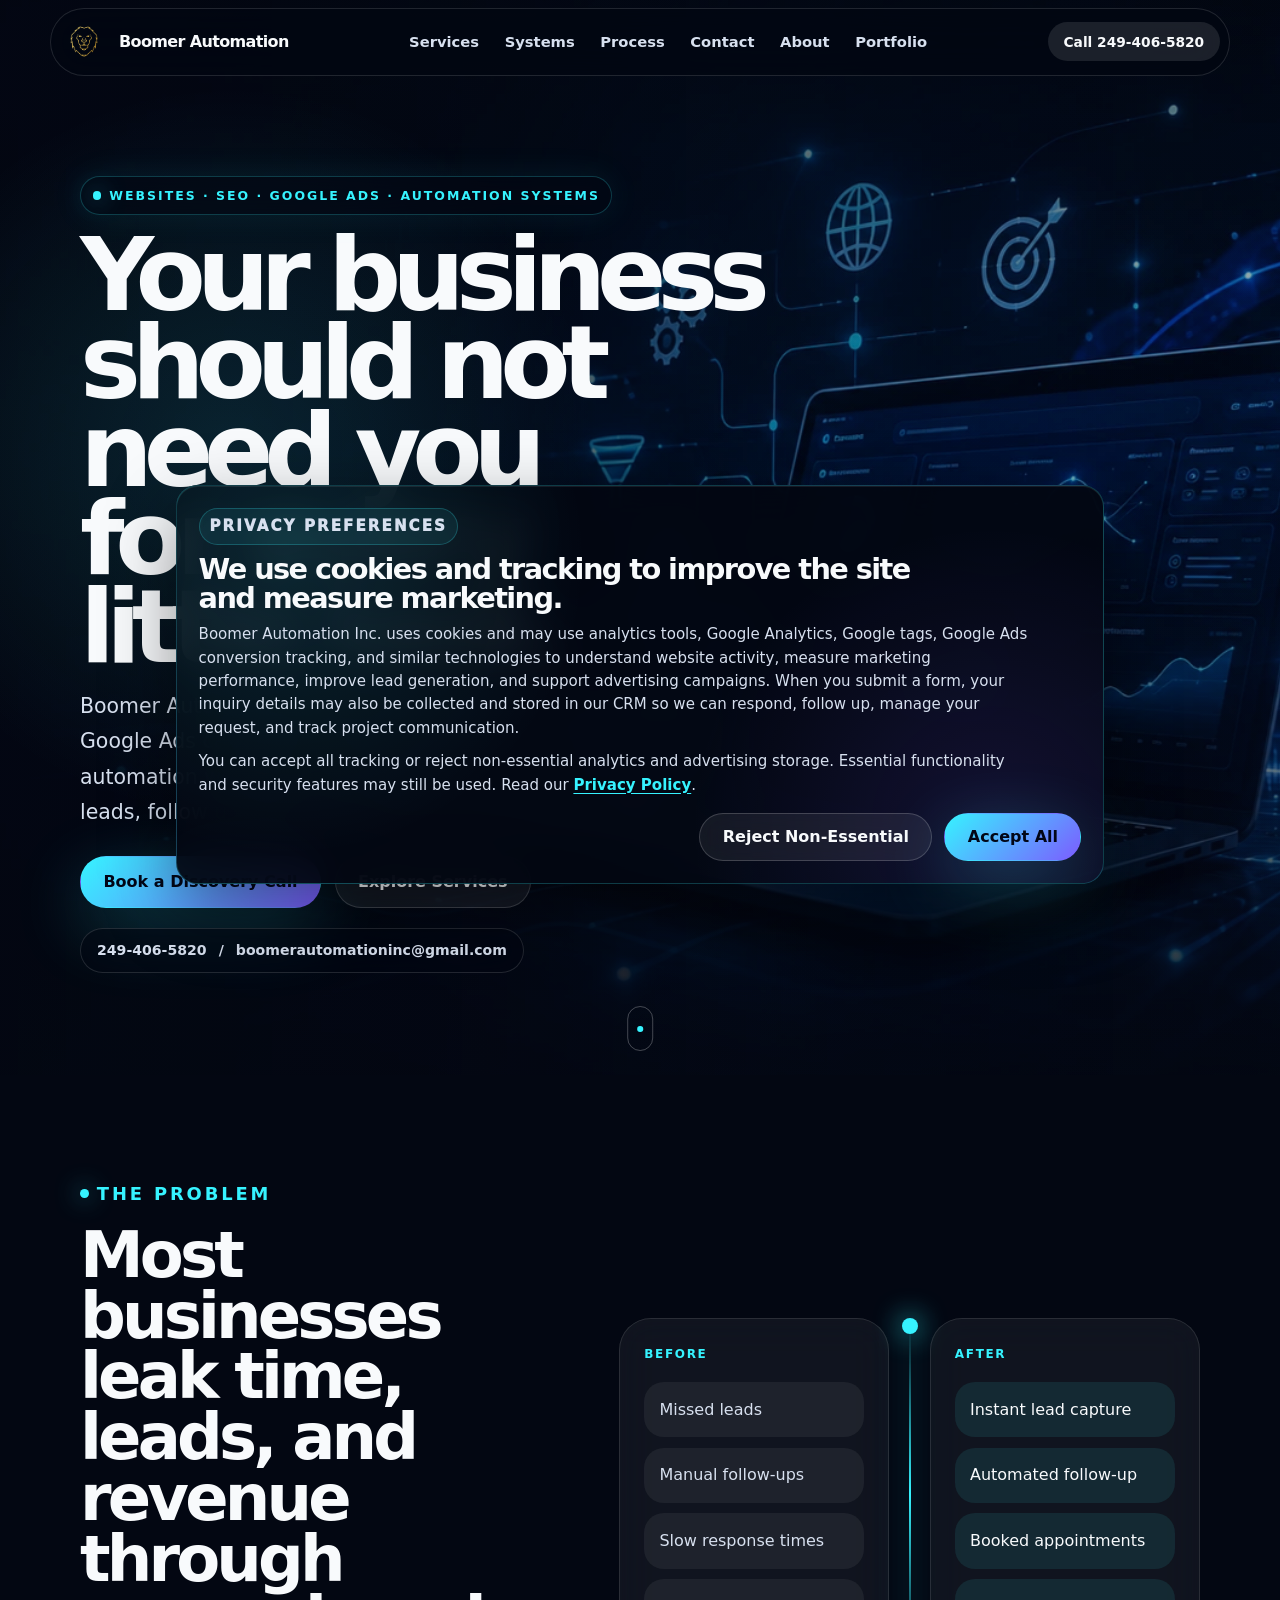
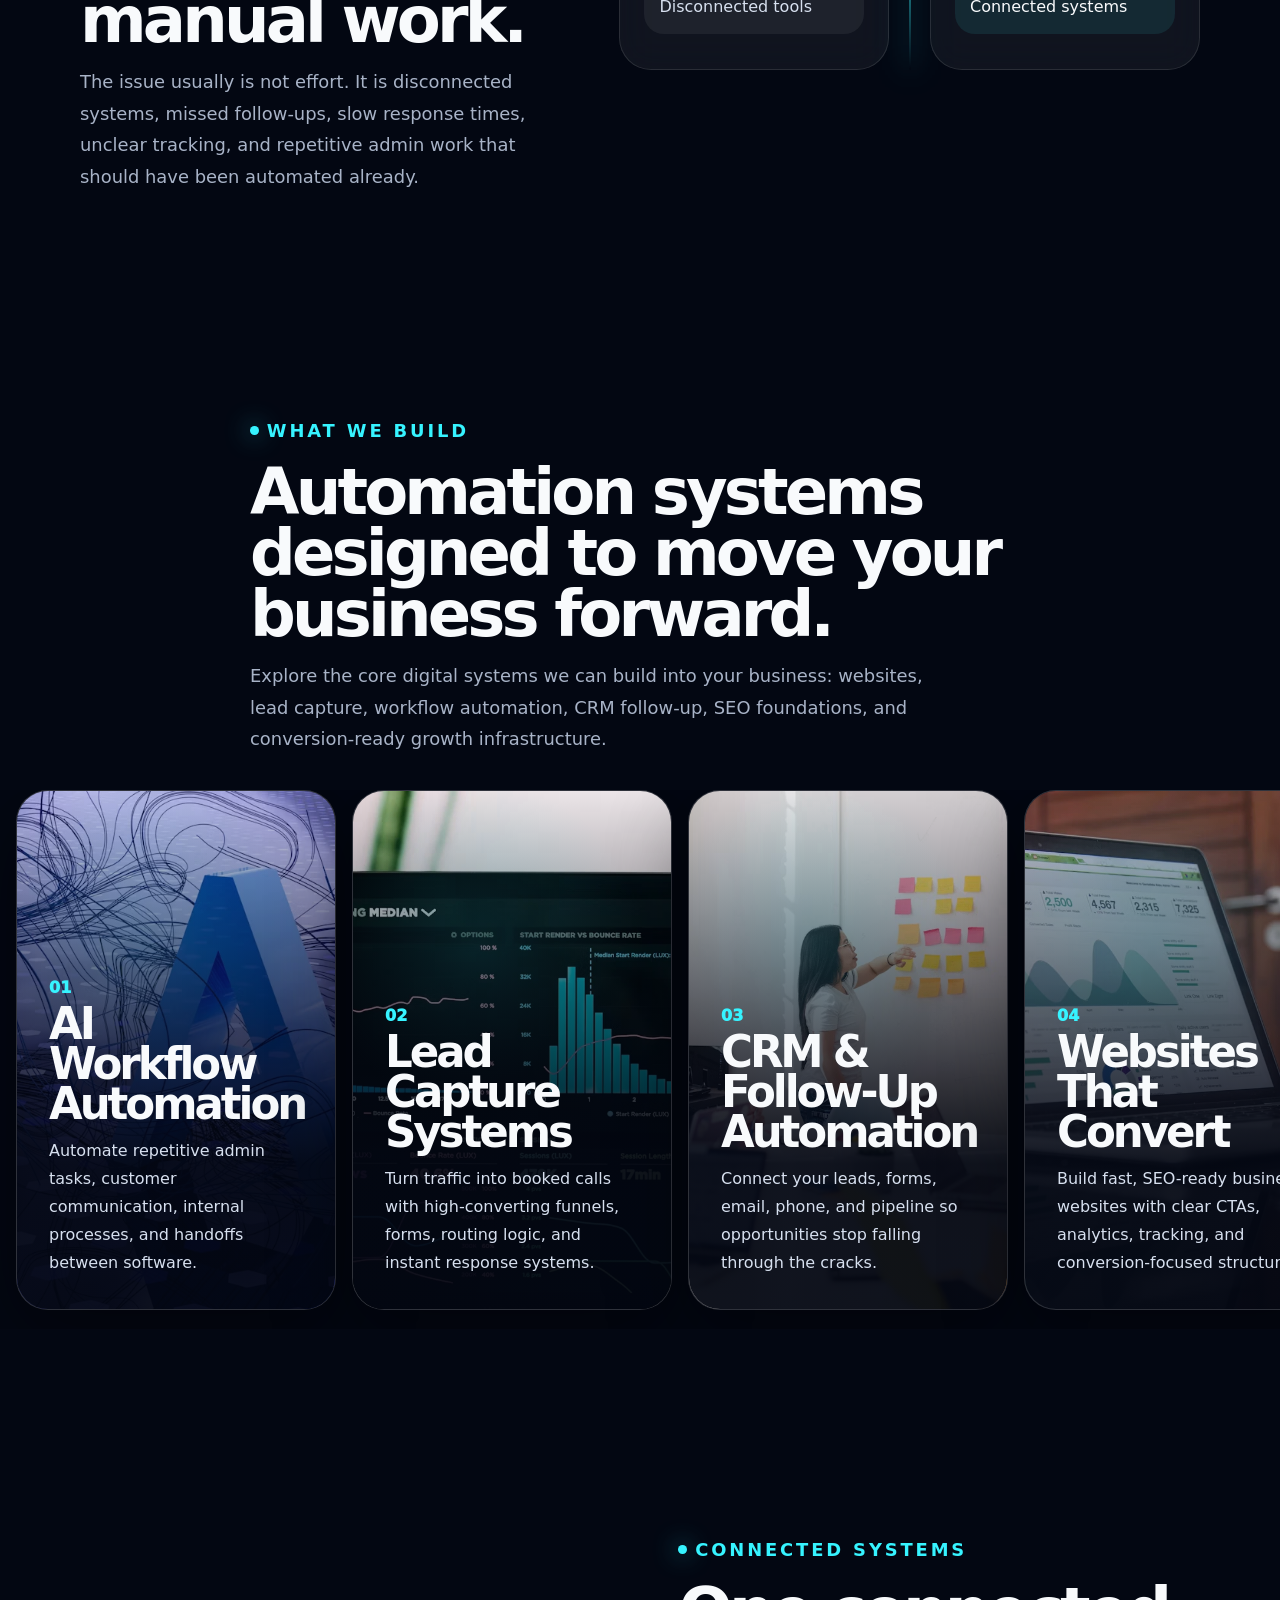
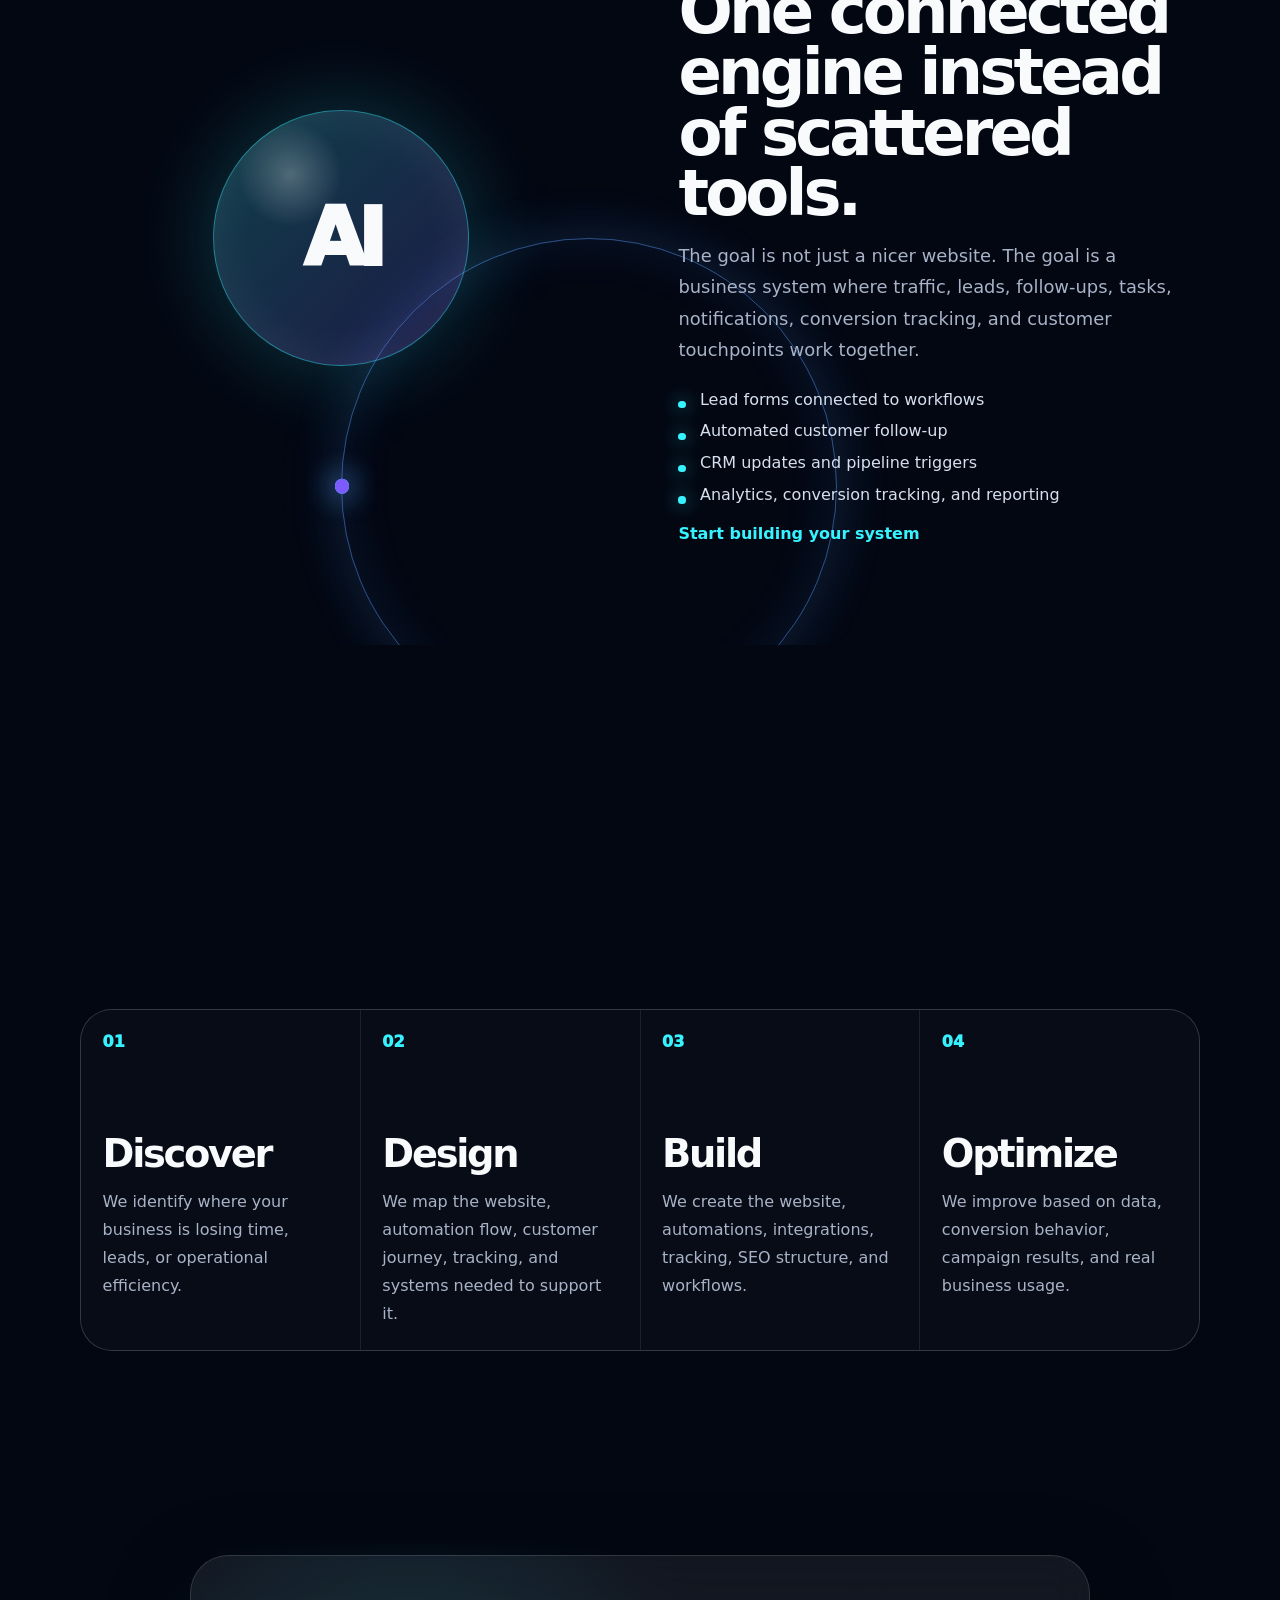
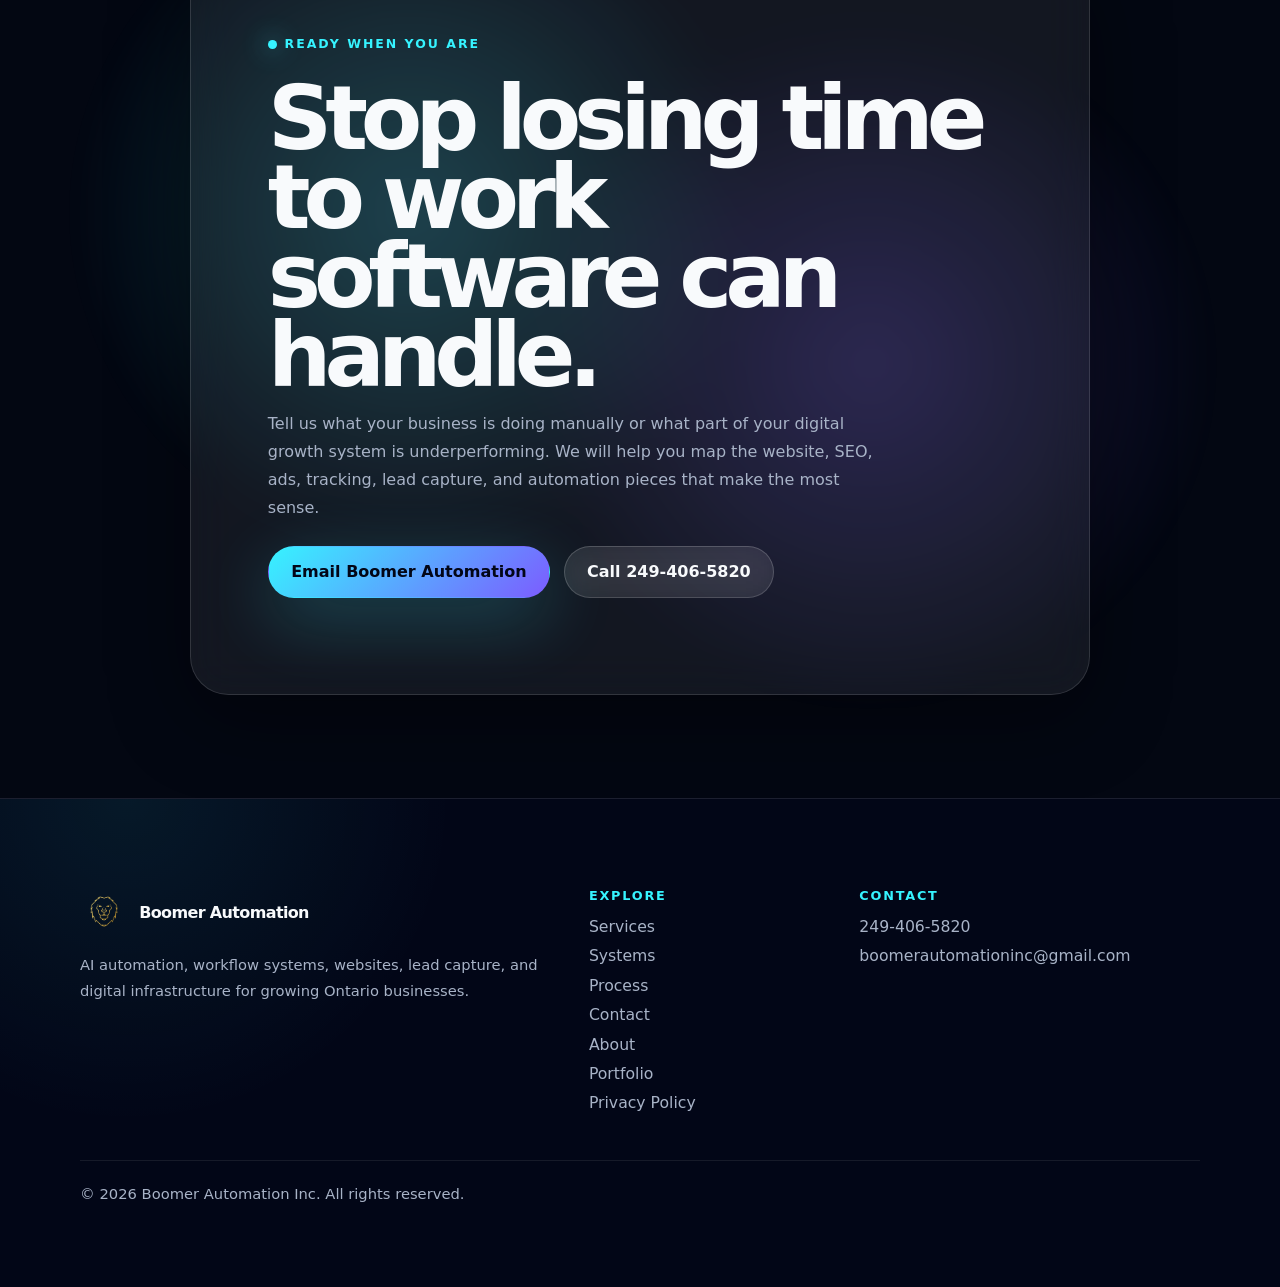
==== commit 3e0cdf51: "full SEO overhaul" ====
--- a/index.html
+++ b/index.html
@@ -1,4 +1,4 @@
-<!DOCTYPE html>
+<!doctype html>
 <html lang="en-CA">
   <head>
     <!-- =====================================================
@@ -8,17 +8,17 @@
     <meta name="viewport" content="width=device-width, initial-scale=1.0" />
     <meta name="format-detection" content="telephone=yes" />
 
-    <title>Boomer Automation Inc. | Websites, SEO, Google Ads & Automation Ontario</title>
+    <title>
+      Boomer Automation Inc. | Websites, SEO, Google Ads & Automation Ontario
+    </title>
 
     <meta
       name="description"
-      content="Boomer Automation Inc. builds custom websites, SEO systems, Google Ads campaigns, workflow automation, lead funnels, CRM automation, and digital growth systems for Ontario businesses."
-    />
+      content="Boomer Automation Inc. builds custom websites, SEO systems, Google Ads campaigns, workflow automation, lead funnels, CRM automation, and digital growth systems for Ontario businesses." />
 
     <meta
       name="keywords"
-      content="Boomer Automation Inc, web design Ontario, custom websites Ontario, SEO Ontario, Google Ads Ontario, workflow automation Ontario, AI automation Ontario, business automation Ontario, CRM automation, lead generation systems, conversion tracking, digital marketing Ontario, website automation"
-    />
+      content="Boomer Automation Inc, web design Ontario, custom websites Ontario, SEO Ontario, Google Ads Ontario, workflow automation Ontario, AI automation Ontario, business automation Ontario, CRM automation, lead generation systems, conversion tracking, digital marketing Ontario, website automation" />
 
     <meta name="author" content="Boomer Automation Inc." />
     <meta name="robots" content="index, follow, max-image-preview:large" />
@@ -29,8 +29,14 @@
          Netlify serves index.html as the site root.
     ====================================================== -->
     <link rel="canonical" href="https://boomerautomation.com/" />
-    <link rel="alternate" hreflang="en-CA" href="https://boomerautomation.com/" />
-    <link rel="alternate" hreflang="x-default" href="https://boomerautomation.com/" />
+    <link
+      rel="alternate"
+      hreflang="en-CA"
+      href="https://boomerautomation.com/" />
+    <link
+      rel="alternate"
+      hreflang="x-default"
+      href="https://boomerautomation.com/" />
 
     <meta name="geo.region" content="CA-ON" />
     <meta name="geo.placename" content="Ontario, Canada" />
@@ -46,27 +52,22 @@
     <meta property="og:url" content="https://boomerautomation.com/" />
     <meta
       property="og:title"
-      content="Boomer Automation Inc. | Websites, SEO, Google Ads & Automation"
-    />
+      content="Boomer Automation Inc. | Websites, SEO, Google Ads & Automation" />
     <meta
       property="og:description"
-      content="Custom websites, SEO systems, Google Ads campaigns, workflow automation, lead funnels, CRM automation, and digital growth systems for Ontario businesses."
-    />
+      content="Custom websites, SEO systems, Google Ads campaigns, workflow automation, lead funnels, CRM automation, and digital growth systems for Ontario businesses." />
     <meta
       property="og:image"
-      content="https://boomerautomation.com/assets/images/og_card.png"
-    />
+      content="https://boomerautomation.com/assets/images/og_card.png" />
     <meta
       property="og:image:secure_url"
-      content="https://boomerautomation.com/assets/images/og_card.png"
-    />
+      content="https://boomerautomation.com/assets/images/og_card.png" />
     <meta property="og:image:type" content="image/png" />
     <meta property="og:image:width" content="1200" />
     <meta property="og:image:height" content="630" />
     <meta
       property="og:image:alt"
-      content="Boomer Automation Inc. digital growth systems, websites, SEO, Google Ads, and automation"
-    />
+      content="Boomer Automation Inc. digital growth systems, websites, SEO, Google Ads, and automation" />
 
     <!-- =====================================================
          TWITTER CARD
@@ -75,20 +76,16 @@
     <meta name="twitter:card" content="summary_large_image" />
     <meta
       name="twitter:title"
-      content="Boomer Automation Inc. | Websites, SEO, Ads & Automation"
-    />
+      content="Boomer Automation Inc. | Websites, SEO, Ads & Automation" />
     <meta
       name="twitter:description"
-      content="Boomer Automation builds custom websites, SEO systems, Google Ads campaigns, workflow automation, lead capture, and conversion tracking systems."
-    />
+      content="Boomer Automation builds custom websites, SEO systems, Google Ads campaigns, workflow automation, lead capture, and conversion tracking systems." />
     <meta
       name="twitter:image"
-      content="https://boomerautomation.com/assets/images/twitter_card.png"
-    />
+      content="https://boomerautomation.com/assets/images/twitter_card.png" />
     <meta
       name="twitter:image:alt"
-      content="Boomer Automation Inc. digital growth systems, websites, SEO, Google Ads, and automation"
-    />
+      content="Boomer Automation Inc. digital growth systems, websites, SEO, Google Ads, and automation" />
 
     <!-- =====================================================
          FAVICONS
@@ -98,8 +95,7 @@
       rel="icon"
       href="./assets/images/favicon.png"
       type="image/png"
-      sizes="any"
-    />
+      sizes="any" />
     <link rel="apple-touch-icon" href="./assets/images/favicon.png" />
 
     <!-- =====================================================
@@ -110,19 +106,18 @@
     <link
       rel="preload"
       as="image"
-      href="./assets/images/index-hero.v1.webp"
+      href="./assets/images/index-hero.v2.webp"
       type="image/webp"
-      fetchpriority="high"
-    />
-
-    <link rel="preload" as="style" href="./assets/css/global.v1.css" />
-    <link rel="preload" as="style" href="./assets/css/home.v1.css" />
+      fetchpriority="high" />
+
+    <link rel="preload" as="style" href="./assets/css/global.v2.css" />
+    <link rel="preload" as="style" href="./assets/css/home.v2.css" />
 
     <!-- =====================================================
          STYLES
     ====================================================== -->
-    <link rel="stylesheet" href="./assets/css/global.v1.css" />
-    <link rel="stylesheet" href="./assets/css/home.v1.css" />
+    <link rel="stylesheet" href="./assets/css/global.v2.css" />
+    <link rel="stylesheet" href="./assets/css/home.v2.css" />
 
     <!-- =====================================================
          STRUCTURED DATA
@@ -249,9 +244,9 @@
           {
             "@type": "ImageObject",
             "@id": "https://boomerautomation.com/#primaryimage",
-            "url": "https://boomerautomation.com/assets/images/index-hero.v1.webp",
-            "width": 1800,
-            "height": 1200,
+            "url": "https://boomerautomation.com/assets/images/index-hero.v2.webp",
+            "width": 1672,
+            "height": 941,
             "caption": "Digital automation and business growth system workspace"
           },
           {
@@ -320,63 +315,69 @@
 
     <!-- =====================================================
          GLOBAL HEADER MOUNT
-         Loaded by ./assets/js/global.v1.js
+         Loaded by ./assets/js/global.v2.js
     ====================================================== -->
     <div id="siteHeaderMount"></div>
-
-    <main id="mainContent">
+<main id="mainContent">
       <!-- =====================================================
            HERO
            Hero image is eager/high-priority.
       ====================================================== -->
-      <section class="hero" id="top" aria-labelledby="homeHeroTitle">
-        <div class="hero-image-wrap" aria-hidden="true">
+      <!-- =====================================================
+     HERO
+     Hero image is eager/high-priority.
+====================================================== -->
+      <section class="hero hero-v2" id="top" aria-labelledby="homeHeroTitle">
+        <div class="hero-image-wrap hero-v2-image-wrap" aria-hidden="true">
           <img
-            class="hero-image"
+            class="hero-image hero-v2-image"
             id="heroParallaxImage"
-            src="./assets/images/index-hero.v1.webp"
+            src="./assets/images/index-hero.v2.webp"
             alt=""
-            width="1800"
-            height="1200"
+            width="1672"
+            height="941"
             loading="eager"
             fetchpriority="high"
-            decoding="async"
-          />
-          <div class="hero-image-overlay"></div>
-        </div>
-
-        <div class="hero-content reveal">
-          <p class="eyebrow">
-            Websites · SEO · Google Ads · Automation Systems
-          </p>
-
-          <h1 id="homeHeroTitle">
-            Your business should not need you for every little task.
-          </h1>
-
-          <p class="hero-copy">
-            Boomer Automation builds custom websites, SEO foundations, Google Ads
-            campaigns, lead capture systems, and AI-powered automation workflows
-            that help Ontario businesses capture leads, follow up faster, and
-            scale with less manual admin.
-          </p>
-
-          <div class="hero-actions" aria-label="Homepage primary actions">
-            <a class="btn btn-primary magnetic" href="./contact">
-              Book a Discovery Call
-            </a>
-
-            <a class="btn btn-secondary magnetic" href="#services">
-              Explore Services
-            </a>
-          </div>
-
-          <div class="hero-contact-strip" aria-label="Boomer Automation contact information">
-            <a href="tel:+12494065820">249-406-5820</a>
-            <span aria-hidden="true">/</span>
-            <a href="mailto:boomerautomationinc@gmail.com">
-              boomerautomationinc@gmail.com
-            </a>
+            decoding="async" />
+          <div class="hero-image-overlay hero-v2-overlay"></div>
+        </div>
+
+        <div class="container hero-v2-layout">
+          <div class="hero-content hero-v2-content reveal">
+            <p class="eyebrow">
+              Websites · SEO · Google Ads · Automation Systems
+            </p>
+
+            <h1 id="homeHeroTitle">
+              Your business should not need you for every little task.
+            </h1>
+
+            <p class="hero-copy">
+              Boomer Automation builds custom websites, SEO foundations, Google
+              Ads campaigns, lead capture systems, and AI-powered automation
+              workflows that help Ontario businesses capture leads, follow up
+              faster, and scale with less manual admin.
+            </p>
+
+            <div class="hero-actions" aria-label="Homepage primary actions">
+              <a class="btn btn-primary magnetic" href="./contact.html">
+                Book a Discovery Call
+              </a>
+
+              <a class="btn btn-secondary magnetic" href="#services">
+                Explore Services
+              </a>
+            </div>
+
+            <div
+              class="hero-contact-strip"
+              aria-label="Boomer Automation contact information">
+              <a href="tel:+12494065820">249-406-5820</a>
+              <span aria-hidden="true">/</span>
+              <a href="mailto:boomerautomationinc@gmail.com">
+                boomerautomationinc@gmail.com
+              </a>
+            </div>
           </div>
         </div>
 
@@ -388,7 +389,9 @@
       <!-- =====================================================
            PAIN / TRANSFORMATION
       ====================================================== -->
-      <section class="transformation section-padding" aria-labelledby="problemTitle">
+      <section
+        class="transformation section-padding"
+        aria-labelledby="problemTitle">
         <div class="container split-layout">
           <div class="section-copy reveal">
             <p class="eyebrow">The problem</p>
@@ -404,7 +407,9 @@
             </p>
           </div>
 
-          <div class="automation-flow reveal" aria-label="Before and after automation comparison">
+          <div
+            class="automation-flow reveal"
+            aria-label="Before and after automation comparison">
             <div class="flow-column">
               <span class="flow-label">Before</span>
               <p>Missed leads</p>
@@ -430,7 +435,10 @@
            SERVICES SLIDER
            Non-hero images are lazy loaded.
       ====================================================== -->
-      <section class="services section-padding" id="services" aria-labelledby="servicesTitle">
+      <section
+        class="services section-padding"
+        id="services"
+        aria-labelledby="servicesTitle">
         <div class="container section-heading reveal">
           <p class="eyebrow">What we build</p>
 
@@ -447,8 +455,7 @@
 
         <div
           class="service-slider reveal"
-          aria-label="Boomer Automation services"
-        >
+          aria-label="Boomer Automation services">
           <article class="service-slide">
             <img
               src="./assets/images/ai.webp"
@@ -456,8 +463,7 @@
               width="1200"
               height="800"
               loading="lazy"
-              decoding="async"
-            />
+              decoding="async" />
 
             <div class="service-slide-content">
               <span>01</span>
@@ -477,8 +483,7 @@
               width="1200"
               height="800"
               loading="lazy"
-              decoding="async"
-            />
+              decoding="async" />
 
             <div class="service-slide-content">
               <span>02</span>
@@ -498,8 +503,7 @@
               width="1200"
               height="800"
               loading="lazy"
-              decoding="async"
-            />
+              decoding="async" />
 
             <div class="service-slide-content">
               <span>03</span>
@@ -519,8 +523,7 @@
               width="1200"
               height="800"
               loading="lazy"
-              decoding="async"
-            />
+              decoding="async" />
 
             <div class="service-slide-content">
               <span>04</span>
@@ -538,7 +541,10 @@
       <!-- =====================================================
            IMMERSIVE SYSTEMS SECTION
       ====================================================== -->
-      <section class="systems section-padding" id="systems" aria-labelledby="systemsTitle">
+      <section
+        class="systems section-padding"
+        id="systems"
+        aria-labelledby="systemsTitle">
         <div class="container systems-grid">
           <div class="systems-visual reveal" aria-hidden="true">
             <div class="orbit orbit-one"></div>
@@ -552,7 +558,9 @@
           <div class="section-copy reveal">
             <p class="eyebrow">Connected systems</p>
 
-            <h2 id="systemsTitle">One connected engine instead of scattered tools.</h2>
+            <h2 id="systemsTitle">
+              One connected engine instead of scattered tools.
+            </h2>
 
             <p>
               The goal is not just a nicer website. The goal is a business
@@ -567,7 +575,7 @@
               <li>Analytics, conversion tracking, and reporting</li>
             </ul>
 
-            <a class="text-link" href="./systems">Start building your system</a>
+            <a class="text-link" href="./systems.html">Start building your system</a>
           </div>
         </div>
       </section>
@@ -575,7 +583,10 @@
       <!-- =====================================================
            PROCESS
       ====================================================== -->
-      <section class="process section-padding" id="process" aria-labelledby="processTitle">
+      <section
+        class="process section-padding"
+        id="process"
+        aria-labelledby="processTitle">
         <div class="container section-heading reveal">
           <p class="eyebrow">How it works</p>
 
@@ -584,7 +595,9 @@
           </h2>
         </div>
 
-        <div class="container process-track reveal" aria-label="Boomer Automation process overview">
+        <div
+          class="container process-track reveal"
+          aria-label="Boomer Automation process overview">
           <div class="process-step">
             <span>01</span>
 
@@ -613,8 +626,8 @@
             <h3>Build</h3>
 
             <p>
-              We create the website, automations, integrations, tracking,
-              SEO structure, and workflows.
+              We create the website, automations, integrations, tracking, SEO
+              structure, and workflows.
             </p>
           </div>
 
@@ -634,24 +647,28 @@
       <!-- =====================================================
            FINAL CTA
       ====================================================== -->
-      <section class="final-cta section-padding" id="contact" aria-labelledby="homeFinalTitle">
+      <section
+        class="final-cta section-padding"
+        id="contact"
+        aria-labelledby="homeFinalTitle">
         <div class="container final-cta-inner reveal">
           <p class="eyebrow">Ready when you are</p>
 
-          <h2 id="homeFinalTitle">Stop losing time to work software can handle.</h2>
+          <h2 id="homeFinalTitle">
+            Stop losing time to work software can handle.
+          </h2>
 
           <p>
             Tell us what your business is doing manually or what part of your
             digital growth system is underperforming. We will help you map the
-            website, SEO, ads, tracking, lead capture, and automation pieces that
-            make the most sense.
+            website, SEO, ads, tracking, lead capture, and automation pieces
+            that make the most sense.
           </p>
 
           <div class="hero-actions" aria-label="Homepage final contact actions">
             <a
               class="btn btn-primary magnetic"
-              href="mailto:boomerautomationinc@gmail.com"
-            >
+              href="mailto:boomerautomationinc@gmail.com">
               Email Boomer Automation
             </a>
 
@@ -673,7 +690,7 @@
 
     <!-- =====================================================
          GLOBAL FOOTER MOUNT
-         Loaded by ./assets/js/global.v1.js
+         Loaded by ./assets/js/global.v2.js
     ====================================================== -->
     <div id="siteFooterMount"></div>
 
@@ -681,7 +698,7 @@
          SCRIPTS
          Both scripts are deferred because they do not need to block HTML parsing.
     ====================================================== -->
-    <script src="./assets/js/global.v1.js" defer></script>
+    <script src="./assets/js/global.v2.js" defer></script>
     <script src="./assets/js/home.v1.js" defer></script>
   </body>
-</html>+</html>
--- a/assets/css/global.v2.css
+++ b/assets/css/global.v2.css
@@ -0,0 +1,938 @@
+/* =========================================================
+   BOOMER AUTOMATION — GLOBAL CSS
+   File: global.v2.css
+   Purpose: universal variables, reset, layout, typography,
+   buttons, header, footer, mobile menu, privacy consent, and reusable utilities.
+========================================================= */
+
+:root {
+  --bg: #030712;
+  --bg-2: #07111f;
+  --surface: rgba(255, 255, 255, 0.065);
+  --surface-strong: rgba(255, 255, 255, 0.12);
+
+  --text: #f8fafc;
+  --muted: #a8b3c7;
+  --soft: #d7e0ef;
+
+  --accent: #36f3ff;
+  --accent-2: #7c5cff;
+  --accent-3: #38ffb6;
+
+  --danger: #ff4fd8;
+
+  --border: rgba(255, 255, 255, 0.14);
+  --shadow: 0 24px 80px rgba(0, 0, 0, 0.42);
+  --glow: 0 0 50px rgba(54, 243, 255, 0.24);
+
+  --container: min(1120px, calc(100% - 2rem));
+
+  --radius-sm: 0.75rem;
+  --radius-md: 1.25rem;
+  --radius-lg: 2rem;
+  --radius-full: 999px;
+
+  --font-main: Inter, ui-sans-serif, system-ui, -apple-system, BlinkMacSystemFont, "Segoe UI", sans-serif;
+
+  --transition-fast: 160ms ease;
+  --transition-med: 260ms ease;
+  --transition-slow: 600ms cubic-bezier(0.16, 1, 0.3, 1);
+}
+
+/* =========================================================
+   RESET
+========================================================= */
+
+*,
+*::before,
+*::after {
+  box-sizing: border-box;
+}
+
+html {
+  scroll-behavior: smooth;
+  text-size-adjust: 100%;
+}
+
+body {
+  min-height: 100vh;
+  margin: 0;
+  font-family: var(--font-main);
+  background: var(--bg);
+  color: var(--text);
+  overflow-x: hidden;
+}
+
+body.loading,
+body.menu-open {
+  overflow: hidden;
+}
+
+img,
+picture,
+video,
+canvas,
+svg {
+  display: block;
+  max-width: 100%;
+}
+
+button,
+input,
+textarea,
+select {
+  font: inherit;
+}
+
+button {
+  color: inherit;
+}
+
+a {
+  color: inherit;
+  text-decoration: none;
+}
+
+p,
+h1,
+h2,
+h3 {
+  margin-top: 0;
+}
+
+p {
+  color: var(--muted);
+  line-height: 1.75;
+}
+
+::selection {
+  background: rgba(54, 243, 255, 0.25);
+  color: var(--text);
+}
+
+/* =========================================================
+   LAYOUT
+========================================================= */
+
+.container {
+  width: var(--container);
+  margin-inline: auto;
+}
+
+.section-padding {
+  padding: clamp(4.5rem, 8vw, 8rem) 0;
+}
+
+.split-layout {
+  display: grid;
+  grid-template-columns: 0.9fr 1.1fr;
+  gap: clamp(2rem, 5vw, 5rem);
+  align-items: center;
+}
+
+.section-heading {
+  max-width: 780px;
+}
+
+.section-heading h2,
+.section-copy h2 {
+  margin-bottom: 1rem;
+  font-size: clamp(2rem, 5vw, 4.75rem);
+  line-height: 0.95;
+  letter-spacing: -0.06em;
+}
+
+.section-heading p,
+.section-copy p {
+  max-width: 680px;
+  font-size: clamp(1rem, 1.4vw, 1.18rem);
+}
+
+.eyebrow {
+  display: inline-flex;
+  align-items: center;
+  gap: 0.5rem;
+  margin-bottom: 1rem;
+  color: var(--accent);
+  font-size: 0.78rem;
+  font-weight: 800;
+  letter-spacing: 0.16em;
+  text-transform: uppercase;
+}
+
+.eyebrow::before {
+  content: "";
+  width: 0.55rem;
+  height: 0.55rem;
+  border-radius: 50%;
+  background: var(--accent);
+  box-shadow: 0 0 24px rgba(54, 243, 255, 0.8);
+}
+
+/* =========================================================
+   BUTTONS
+========================================================= */
+
+.btn {
+  position: relative;
+  isolation: isolate;
+  display: inline-flex;
+  justify-content: center;
+  align-items: center;
+  min-height: 3.2rem;
+  padding: 0.95rem 1.4rem;
+  border: 1px solid transparent;
+  border-radius: var(--radius-full);
+  font-weight: 800;
+  line-height: 1;
+  overflow: hidden;
+  transition:
+    transform var(--transition-med),
+    border-color var(--transition-med),
+    background var(--transition-med);
+}
+
+.btn::after {
+  content: "";
+  position: absolute;
+  inset: -80%;
+  z-index: -1;
+  background: linear-gradient(
+    115deg,
+    transparent 20%,
+    rgba(255, 255, 255, 0.32) 45%,
+    transparent 70%
+  );
+  transform: translateX(-45%) rotate(8deg);
+  opacity: 0;
+  transition: opacity var(--transition-med), transform 800ms ease;
+}
+
+.btn:hover::after,
+.btn:focus-visible::after {
+  opacity: 1;
+  transform: translateX(45%) rotate(8deg);
+}
+
+.btn:hover,
+.btn:focus-visible {
+  transform: translateY(-3px);
+}
+
+.btn-primary {
+  background: linear-gradient(135deg, var(--accent), var(--accent-2));
+  color: #020617;
+  box-shadow: 0 20px 70px rgba(54, 243, 255, 0.24);
+}
+
+.btn-secondary {
+  border-color: rgba(255, 255, 255, 0.18);
+  background: rgba(255, 255, 255, 0.07);
+  color: var(--text);
+  backdrop-filter: blur(16px);
+}
+
+.text-link {
+  display: inline-flex;
+  margin-top: 1.25rem;
+  color: var(--accent);
+  font-weight: 800;
+}
+
+.text-link:hover {
+  text-decoration: underline;
+  text-underline-offset: 0.35rem;
+}
+
+/* =========================================================
+   HEADER — MOBILE FIRST
+========================================================= */
+
+.site-header {
+  position: fixed;
+  top: 0;
+  left: 50%;
+  z-index: 90;
+  display: flex;
+  align-items: center;
+  justify-content: space-between;
+  width: min(1180px, calc(100% - 1rem));
+  margin-top: 0.5rem;
+  padding: 0.55rem;
+  border: 1px solid rgba(255, 255, 255, 0.12);
+  border-radius: var(--radius-full);
+  background: rgba(3, 7, 18, 0.64);
+  backdrop-filter: blur(20px);
+  opacity: 1;
+  visibility: visible;
+  transform: translateX(-50%);
+  transition:
+    background var(--transition-med),
+    border-color var(--transition-med),
+    box-shadow var(--transition-med),
+    opacity var(--transition-med),
+    visibility var(--transition-med),
+    transform var(--transition-med);
+}
+
+.site-header.is-scrolled {
+  background: rgba(3, 7, 18, 0.86);
+  border-color: rgba(54, 243, 255, 0.22);
+  box-shadow: 0 18px 60px rgba(0, 0, 0, 0.34);
+}
+
+body.menu-open .site-header {
+  opacity: 0;
+  visibility: hidden;
+  pointer-events: none;
+  transform: translateX(-50%) translateY(-1rem);
+}
+
+.brand {
+  display: inline-flex;
+  align-items: center;
+  gap: 0.7rem;
+  min-width: 0;
+}
+
+.brand-mark {
+  display: grid;
+  place-items: center;
+  width: 3rem;
+  height: 3rem;
+  border-radius: 50%;
+  color: #020617;
+  font-size: 0.78rem;
+  font-weight: 950;
+  letter-spacing: -0.06em;
+}
+
+
+.brand-text {
+  font-weight: 850;
+  letter-spacing: -0.04em;
+  white-space: nowrap;
+}
+
+.nav-links,
+.desktop-nav,
+.header-cta {
+  display: none;
+}
+
+/* =========================================================
+   BURGER BUTTON
+========================================================= */
+
+.menu-toggle {
+  position: relative;
+  z-index: 92;
+  display: grid;
+  gap: 0.27rem;
+  place-items: center;
+  width: 2.75rem;
+  height: 2.75rem;
+  border: 1px solid rgba(255, 255, 255, 0.16);
+  border-radius: 50%;
+  background: rgba(255, 255, 255, 0.08);
+  color: var(--text);
+  cursor: pointer;
+}
+
+.menu-toggle span {
+  display: block;
+  width: 1.05rem;
+  height: 2px;
+  border-radius: 999px;
+  background: var(--text);
+  transition:
+    transform var(--transition-med),
+    opacity var(--transition-med),
+    background var(--transition-med);
+}
+
+.menu-toggle:hover span,
+.menu-toggle:focus-visible span {
+  background: var(--accent);
+}
+
+body.menu-open .menu-toggle span:nth-child(1) {
+  transform: translateY(6px) rotate(45deg);
+}
+
+body.menu-open .menu-toggle span:nth-child(2) {
+  opacity: 0;
+}
+
+body.menu-open .menu-toggle span:nth-child(3) {
+  transform: translateY(-6px) rotate(-45deg);
+}
+
+/* =========================================================
+   FULLSCREEN MOBILE MENU
+========================================================= */
+
+.mobile-menu {
+  position: fixed;
+  inset: 0;
+  z-index: 89;
+  pointer-events: none;
+  visibility: hidden;
+}
+
+.mobile-menu::before {
+  content: "";
+  position: absolute;
+  inset: 0;
+  background: rgba(3, 7, 18, 0.42);
+  opacity: 0;
+  transition: opacity 420ms ease;
+}
+
+.mobile-menu-panel {
+  position: relative;
+  display: flex;
+  flex-direction: column;
+  width: 100%;
+  height: 100vh;
+  height: 100svh;
+  height: 100dvh;
+  padding: 1rem;
+  background:
+    radial-gradient(circle at 18% 12%, rgba(54, 243, 255, 0.16), transparent 28%),
+    radial-gradient(circle at 88% 82%, rgba(124, 92, 255, 0.2), transparent 32%),
+    radial-gradient(circle at 58% 32%, rgba(56, 255, 182, 0.08), transparent 26%),
+    linear-gradient(135deg, #030712 0%, #07111f 54%, #020617 100%);
+  transform: translateX(-105%);
+  transition: transform 720ms cubic-bezier(0.16, 1, 0.3, 1);
+  overflow-y: auto;
+  overscroll-behavior: contain;
+  -webkit-overflow-scrolling: touch;
+}
+
+.mobile-menu.is-open {
+  pointer-events: auto;
+  visibility: visible;
+}
+
+.mobile-menu.is-open::before {
+  opacity: 1;
+}
+
+.mobile-menu.is-open .mobile-menu-panel {
+  transform: translateX(0);
+}
+
+.mobile-menu-top {
+  display: flex;
+  align-items: center;
+  justify-content: space-between;
+}
+
+.mobile-menu-brand .brand-text {
+  color: var(--text);
+}
+
+.menu-close {
+  position: relative;
+  display: grid;
+  place-items: center;
+  width: 2.75rem;
+  height: 2.75rem;
+  border: 1px solid rgba(255, 255, 255, 0.16);
+  border-radius: 50%;
+  background: rgba(255, 255, 255, 0.08);
+  cursor: pointer;
+}
+
+.menu-close span {
+  position: absolute;
+  width: 1.15rem;
+  height: 2px;
+  border-radius: 999px;
+  background: var(--text);
+}
+
+.menu-close span:first-child {
+  transform: rotate(45deg);
+}
+
+.menu-close span:last-child {
+  transform: rotate(-45deg);
+}
+
+.mobile-nav {
+  display: grid;
+  gap: 0.25rem;
+  margin-top: clamp(2.5rem, 7vh, 4.5rem);
+}
+
+.mobile-nav a {
+  position: relative;
+  display: flex;
+  align-items: baseline;
+  padding: 0.1rem 0;
+  color: var(--text);
+  font-size: clamp(2.35rem, 15vw, 5rem);
+  font-weight: 700;
+  line-height: 0.92;
+  letter-spacing: -0.075em;
+  opacity: 0;
+  transform: translateX(-2.5rem);
+}
+
+.mobile-menu.is-open .mobile-nav a {
+  animation:
+    menuItemIn 720ms cubic-bezier(0.16, 1, 0.3, 1) forwards,
+    textShimmer 1100ms ease 430ms 1;
+}
+
+.mobile-menu.is-open .mobile-nav a:nth-child(1) {
+  animation-delay: 160ms, 430ms;
+}
+
+.mobile-menu.is-open .mobile-nav a:nth-child(2) {
+  animation-delay: 230ms, 500ms;
+}
+
+.mobile-menu.is-open .mobile-nav a:nth-child(3) {
+  animation-delay: 300ms, 570ms;
+}
+
+.mobile-menu.is-open .mobile-nav a:nth-child(4) {
+  animation-delay: 370ms, 640ms;
+}
+
+.mobile-menu.is-open .mobile-nav a:nth-child(5) {
+  animation-delay: 440ms, 710ms;
+}
+
+.mobile-menu.is-open .mobile-nav a:nth-child(6) {
+  animation-delay: 510ms, 780ms;
+}
+
+.mobile-nav a::after {
+  content: "";
+  position: absolute;
+  left: 0;
+  right: 0;
+  bottom: 0.05rem;
+  height: 1px;
+  background: linear-gradient(90deg, rgba(54, 243, 255, 0.48), transparent);
+  transform: scaleX(0);
+  transform-origin: left;
+  transition: transform var(--transition-slow);
+}
+
+.mobile-nav a:hover::after,
+.mobile-nav a:focus-visible::after {
+  transform: scaleX(1);
+}
+
+@keyframes menuItemIn {
+  to {
+    opacity: 1;
+    transform: translateX(0);
+  }
+}
+
+@keyframes textShimmer {
+  0% {
+    color: var(--text);
+    text-shadow: none;
+  }
+
+  35% {
+    color: var(--accent);
+    text-shadow:
+      0 0 16px rgba(54, 243, 255, 0.58),
+      0 0 40px rgba(124, 92, 255, 0.32);
+  }
+
+  70% {
+    color: var(--accent-3);
+    text-shadow:
+      0 0 18px rgba(56, 255, 182, 0.42),
+      0 0 48px rgba(54, 243, 255, 0.24);
+  }
+
+  100% {
+    color: var(--text);
+    text-shadow: none;
+  }
+}
+
+.mobile-menu-contact {
+  margin-top: clamp(1.75rem, 5vh, 3rem);
+  padding-top: clamp(1.25rem, 3vh, 2rem);
+  border-top: 1px solid rgba(255, 255, 255, 0.12);
+}
+
+.mobile-menu-contact p {
+  max-width: 34rem;
+  margin-bottom: 1.25rem;
+  color: var(--soft);
+  font-size: 1.05rem;
+}
+
+.mobile-menu-actions {
+  display: grid;
+  gap: 0.7rem;
+}
+
+/* =========================================================
+   REVEAL ANIMATIONS
+========================================================= */
+
+.reveal {
+  opacity: 0;
+  transform: translateY(34px);
+  transition:
+    opacity 900ms ease,
+    transform 900ms cubic-bezier(0.16, 1, 0.3, 1);
+}
+
+.reveal.is-visible {
+  opacity: 1;
+  transform: translateY(0);
+}
+
+/* =========================================================
+   MOBILE CTA
+========================================================= */
+
+.mobile-cta-bar {
+  position: fixed;
+  left: 50%;
+  bottom: 0.85rem;
+  z-index: 45;
+  display: flex;
+  width: min(420px, calc(100% - 1.2rem));
+  padding: 0.35rem;
+  border: 1px solid rgba(255, 255, 255, 0.16);
+  border-radius: var(--radius-full);
+  background: rgba(3, 7, 18, 0.78);
+  backdrop-filter: blur(20px);
+  box-shadow: 0 20px 70px rgba(0, 0, 0, 0.35);
+  transform: translateX(-50%);
+  transition:
+    opacity var(--transition-med),
+    transform var(--transition-med);
+}
+
+body.menu-open .mobile-cta-bar {
+  opacity: 0;
+  pointer-events: none;
+  transform: translateX(-50%) translateY(1rem);
+}
+
+.mobile-cta-bar a {
+  display: grid;
+  place-items: center;
+  flex: 1;
+  min-height: 2.8rem;
+  border-radius: var(--radius-full);
+  font-weight: 900;
+}
+
+.mobile-cta-bar a:first-child {
+  background: linear-gradient(135deg, var(--accent), var(--accent-2));
+  color: #020617;
+}
+
+/* =========================================================
+   FOOTER
+========================================================= */
+
+.site-footer {
+  padding: clamp(3.5rem, 7vw, 6rem) 0 5rem;
+  border-top: 1px solid rgba(255, 255, 255, 0.1);
+  background:
+    radial-gradient(circle at 10% 0%, rgba(54, 243, 255, 0.08), transparent 26%),
+    #020617;
+}
+
+.footer-inner {
+  display: grid;
+  gap: 2rem;
+}
+
+.footer-brand-block {
+  max-width: 38rem;
+}
+
+.footer-brand {
+  margin-bottom: 1rem;
+}
+
+.footer-brand-block p {
+  max-width: 34rem;
+  margin-bottom: 0;
+  font-size: 0.92rem;
+}
+
+.footer-column h2 {
+  margin: 0 0 0.85rem;
+  color: var(--accent);
+  font-size: 0.8rem;
+  letter-spacing: 0.14em;
+  text-transform: uppercase;
+}
+
+.footer-links {
+  display: grid;
+  gap: 0.65rem;
+  color: var(--muted);
+  font-size: 0.98rem;
+}
+
+.footer-links a {
+  transition:
+    color var(--transition-fast),
+    transform var(--transition-fast);
+}
+
+.footer-links a:hover,
+.footer-links a:focus-visible {
+  color: var(--accent);
+  transform: translateX(0.25rem);
+}
+
+.footer-bottom {
+  margin-top: 3rem;
+  padding-top: 1.25rem;
+  border-top: 1px solid rgba(255, 255, 255, 0.08);
+}
+
+.footer-bottom p {
+  margin: 0;
+  font-size: 0.92rem;
+}
+
+/* =========================================================
+   RESPONSIVE GLOBAL
+========================================================= */
+
+@media (max-width: 880px) {
+  .split-layout {
+    grid-template-columns: 1fr;
+  }
+
+  .site-header {
+    width: min(520px, calc(100% - 1rem));
+  }
+
+  .brand-text {
+    font-size: 0.94rem;
+  }
+}
+
+/* =========================================================
+   DESKTOP HEADER / FOOTER
+========================================================= */
+
+@media (min-width: 881px) {
+  .menu-toggle {
+    display: none;
+  }
+
+  .nav-links,
+  .desktop-nav {
+    display: flex;
+    align-items: center;
+    gap: clamp(0.85rem, 2vw, 1.6rem);
+    color: var(--soft);
+    font-size: 0.92rem;
+    font-weight: 700;
+  }
+
+  .nav-links a,
+  .desktop-nav a {
+    transition: color var(--transition-fast);
+  }
+
+  .nav-links a:hover,
+  .nav-links a:focus-visible,
+  .desktop-nav a:hover,
+  .desktop-nav a:focus-visible {
+    color: var(--accent);
+  }
+
+  .header-cta {
+    display: inline-flex;
+    align-items: center;
+    min-height: 2.45rem;
+    padding: 0.65rem 1rem;
+    border-radius: var(--radius-full);
+    background: rgba(255, 255, 255, 0.1);
+    color: var(--text);
+    font-size: 0.86rem;
+    font-weight: 800;
+    transition: background var(--transition-fast), color var(--transition-fast);
+  }
+
+  .header-cta:hover,
+  .header-cta:focus-visible {
+    background: var(--accent);
+    color: #020617;
+  }
+
+  .mobile-menu {
+    display: none;
+  }
+
+  .mobile-cta-bar {
+    display: none;
+  }
+
+  .footer-inner {
+    grid-template-columns: 1.4fr 0.7fr 1fr;
+    align-items: start;
+  }
+}
+
+/* =========================================================
+   REDUCED MOTION
+========================================================= */
+
+@media (prefers-reduced-motion: reduce) {
+  *,
+  *::before,
+  *::after {
+    scroll-behavior: auto !important;
+    animation-duration: 0.001ms !important;
+    animation-iteration-count: 1 !important;
+    transition-duration: 0.001ms !important;
+  }
+}
+
+/* =========================================================
+   PRIVACY / COOKIE CONSENT BANNER
+========================================================= */
+
+.privacy-consent-banner {
+  position: fixed;
+  right: 1rem;
+  bottom: 1rem;
+  left: 1rem;
+  z-index: 998;
+  display: flex;
+  justify-content: center;
+  pointer-events: none;
+}
+
+.privacy-consent-panel {
+  width: min(100%, 58rem);
+  padding: clamp(1rem, 3vw, 1.35rem);
+  border: 1px solid rgba(54, 243, 255, 0.22);
+  border-radius: 1.35rem;
+  background:
+    radial-gradient(circle at 12% 18%, rgba(54, 243, 255, 0.12), transparent 34%),
+    radial-gradient(circle at 88% 86%, rgba(124, 92, 255, 0.14), transparent 34%),
+    rgba(3, 7, 18, 0.94);
+  box-shadow:
+    0 1.6rem 4.5rem rgba(0, 0, 0, 0.42),
+    inset 0 1px 0 rgba(255, 255, 255, 0.08);
+  backdrop-filter: blur(20px);
+  pointer-events: auto;
+  animation: privacyConsentIn 420ms cubic-bezier(0.22, 1, 0.36, 1);
+}
+
+.privacy-consent-banner.is-hiding .privacy-consent-panel {
+  animation: privacyConsentOut 360ms ease forwards;
+}
+
+.privacy-consent-copy {
+  display: grid;
+  gap: 0.65rem;
+}
+
+.privacy-consent-eyebrow {
+  display: inline-flex;
+  align-items: center;
+  width: fit-content;
+  min-height: 2.05rem;
+  margin: 0;
+  padding: 0.38rem 0.62rem;
+  border: 1px solid rgba(54, 243, 255, 0.22);
+  border-radius: var(--radius-full);
+  background: rgba(54, 243, 255, 0.075);
+  color: var(--accent);
+  font-size: 0.72rem;
+  font-weight: 950;
+  line-height: 1;
+  letter-spacing: 0.14em;
+  text-transform: uppercase;
+}
+
+.privacy-consent-copy h2 {
+  max-width: 48rem;
+  margin: 0;
+  color: var(--text);
+  font-size: clamp(1.25rem, 3vw, 1.8rem);
+  line-height: 1;
+  letter-spacing: -0.055em;
+}
+
+.privacy-consent-copy p {
+  max-width: 52rem;
+  margin: 0;
+  color: var(--soft);
+  font-size: 0.94rem;
+  line-height: 1.55;
+}
+
+.privacy-consent-copy a {
+  color: var(--accent);
+  font-weight: 900;
+  text-decoration: underline;
+  text-underline-offset: 0.18em;
+}
+
+.privacy-consent-actions {
+  display: flex;
+  justify-content: flex-end;
+  gap: 0.75rem;
+  flex-wrap: wrap;
+  margin-top: 1rem;
+}
+
+.privacy-consent-btn {
+  min-height: 2.85rem;
+}
+
+@keyframes privacyConsentIn {
+  from {
+    opacity: 0;
+    transform: translateY(1.25rem) scale(0.98);
+  }
+
+  to {
+    opacity: 1;
+    transform: translateY(0) scale(1);
+  }
+}
+
+@keyframes privacyConsentOut {
+  to {
+    opacity: 0;
+    transform: translateY(1rem) scale(0.98);
+  }
+}
+
+@media (max-width: 680px) {
+  .privacy-consent-banner {
+    right: 0.75rem;
+    bottom: 4.75rem;
+    left: 0.75rem;
+  }
+
+  .privacy-consent-actions {
+    display: grid;
+  }
+
+  .privacy-consent-actions .btn {
+    width: 100%;
+  }
+}
+
--- a/assets/css/home.v2.css
+++ b/assets/css/home.v2.css
@@ -0,0 +1,942 @@
+/* =========================================================
+   BOOMER AUTOMATION — HOME CSS
+   File: home.v2.css
+   Purpose: landing page specific sections, hero v2, loader,
+   liquid effects, slider, process, and CTA.
+========================================================= */
+
+/* =========================================================
+   LOADER
+========================================================= */
+
+.site-loader {
+  position: fixed;
+  inset: 0;
+  z-index: 999;
+  display: grid;
+  place-items: center;
+  background:
+    radial-gradient(circle at 50% 40%, rgba(54, 243, 255, 0.16), transparent 34%),
+    #030712;
+  transition: opacity 600ms ease, visibility 600ms ease;
+}
+
+.site-loader.is-hidden {
+  opacity: 0;
+  visibility: hidden;
+}
+
+.loader-orb {
+  position: absolute;
+  width: 8rem;
+  height: 8rem;
+  border-radius: 42% 58% 62% 38% / 42% 42% 58% 58%;
+  background:
+    radial-gradient(circle at 30% 25%, rgba(255, 255, 255, 0.9), transparent 16%),
+    linear-gradient(135deg, var(--accent), var(--accent-2), var(--accent-3));
+  filter: drop-shadow(0 0 44px rgba(54, 243, 255, 0.42));
+  animation: liquidMorph 2.8s ease-in-out infinite alternate, loaderFloat 1.8s ease-in-out infinite alternate;
+}
+
+.loader-brand {
+  position: relative;
+  top: 6rem;
+  color: var(--text);
+  font-weight: 900;
+  letter-spacing: -0.04em;
+}
+
+.loader-line {
+  position: relative;
+  top: 8rem;
+  width: 10rem;
+  height: 2px;
+  overflow: hidden;
+  border-radius: var(--radius-full);
+  background: rgba(255, 255, 255, 0.14);
+}
+
+.loader-line::after {
+  content: "";
+  position: absolute;
+  inset: 0;
+  width: 45%;
+  border-radius: inherit;
+  background: linear-gradient(90deg, transparent, var(--accent), transparent);
+  animation: loaderLine 1.25s ease-in-out infinite;
+}
+
+@keyframes loaderLine {
+  from {
+    transform: translateX(-100%);
+  }
+
+  to {
+    transform: translateX(240%);
+  }
+}
+
+@keyframes loaderFloat {
+  from {
+    transform: translateY(-0.35rem) rotate(-2deg);
+  }
+
+  to {
+    transform: translateY(0.35rem) rotate(2deg);
+  }
+}
+
+/* =========================================================
+   AMBIENT LIQUID BACKGROUND
+========================================================= */
+
+.ambient-bg {
+  position: fixed;
+  inset: 0;
+  z-index: -2;
+  overflow: hidden;
+  pointer-events: none;
+  background:
+    radial-gradient(circle at 20% 20%, rgba(124, 92, 255, 0.14), transparent 30%),
+    radial-gradient(circle at 80% 10%, rgba(54, 243, 255, 0.12), transparent 28%),
+    linear-gradient(180deg, #030712 0%, #07111f 48%, #030712 100%);
+}
+
+.liquid {
+  position: absolute;
+  width: 28rem;
+  height: 28rem;
+  border-radius: 42% 58% 68% 32% / 38% 46% 54% 62%;
+  filter: blur(34px);
+  opacity: 0.24;
+  animation: liquidMorph 12s ease-in-out infinite alternate;
+}
+
+.liquid-one {
+  top: 5%;
+  left: -10%;
+  background: var(--accent);
+}
+
+.liquid-two {
+  top: 42%;
+  right: -12%;
+  background: var(--accent-2);
+  animation-delay: -3s;
+}
+
+.liquid-three {
+  bottom: -18%;
+  left: 25%;
+  background: var(--accent-3);
+  animation-delay: -6s;
+}
+
+@keyframes liquidMorph {
+  0% {
+    border-radius: 42% 58% 68% 32% / 38% 46% 54% 62%;
+  }
+
+  50% {
+    border-radius: 66% 34% 40% 60% / 58% 34% 66% 42%;
+  }
+
+  100% {
+    border-radius: 38% 62% 52% 48% / 44% 60% 40% 56%;
+  }
+}
+
+/* =========================================================
+   HERO V2
+   Uses assets/images/index-hero.v2.webp.
+   The image is right-weighted with clean negative space
+   on the left for homepage copy and calls to action.
+========================================================= */
+
+.hero {
+  position: relative;
+  display: grid;
+  align-items: center;
+  min-height: 100svh;
+  padding: clamp(7.5rem, 12vw, 9rem) 0 clamp(5.5rem, 8vw, 7rem);
+  overflow: hidden;
+  isolation: isolate;
+  background: #030712;
+}
+
+.hero-image-wrap {
+  position: absolute;
+  inset: 0;
+  z-index: -2;
+  overflow: hidden;
+}
+
+.hero-image {
+  width: 100%;
+  height: 100%;
+  object-fit: cover;
+  object-position: 68% center;
+  opacity: 1;
+  transform: translate3d(0, 0, 0) scale(1.02);
+  will-change: transform;
+}
+
+.hero-image-overlay {
+  position: absolute;
+  inset: 0;
+  background:
+    radial-gradient(circle at 18% 42%, rgba(54, 243, 255, 0.12), transparent 30%),
+    linear-gradient(90deg, rgba(3, 7, 18, 0.92) 0%, rgba(3, 7, 18, 0.78) 34%, rgba(3, 7, 18, 0.38) 62%, rgba(3, 7, 18, 0.18) 100%),
+    linear-gradient(180deg, rgba(3, 7, 18, 0.5) 0%, transparent 42%, rgba(3, 7, 18, 0.88) 100%);
+  pointer-events: none;
+}
+
+.hero-v2-layout {
+  position: relative;
+  z-index: 1;
+  display: grid;
+  align-items: center;
+  min-height: calc(100svh - 10rem);
+}
+
+.hero-content {
+  max-width: 720px;
+  margin: 0;
+  padding-top: clamp(1rem, 3vw, 2rem);
+}
+
+.hero-content .eyebrow {
+  width: fit-content;
+  padding: 0.48rem 0.72rem;
+  border: 1px solid rgba(54, 243, 255, 0.22);
+  border-radius: var(--radius-full);
+  background: rgba(3, 7, 18, 0.5);
+  box-shadow: 0 0 34px rgba(54, 243, 255, 0.08);
+  backdrop-filter: blur(14px);
+}
+
+.hero h1 {
+  max-width: 780px;
+  margin-bottom: 1.1rem;
+  color: var(--text);
+  font-size: clamp(3rem, 8vw, 7.25rem);
+  line-height: 0.86;
+  letter-spacing: -0.09em;
+  text-wrap: balance;
+}
+
+.hero-copy {
+  max-width: 660px;
+  margin-bottom: 1.65rem;
+  color: var(--soft);
+  font-size: clamp(1.02rem, 1.8vw, 1.28rem);
+  line-height: 1.72;
+}
+
+.hero-actions {
+  display: flex;
+  gap: 0.85rem;
+  flex-wrap: wrap;
+  margin-bottom: 1.25rem;
+}
+
+.hero-contact-strip {
+  display: flex;
+  align-items: center;
+  gap: 0.75rem;
+  flex-wrap: wrap;
+  width: fit-content;
+  padding: 0.85rem 1rem;
+  border: 1px solid rgba(255, 255, 255, 0.13);
+  border-radius: var(--radius-full);
+  background: rgba(3, 7, 18, 0.52);
+  color: var(--soft);
+  font-size: 0.88rem;
+  font-weight: 850;
+  backdrop-filter: blur(16px);
+}
+
+.hero-contact-strip a {
+  color: var(--soft);
+  transition: color var(--transition-fast);
+}
+
+.hero-contact-strip a:hover,
+.hero-contact-strip a:focus-visible {
+  color: var(--accent);
+}
+
+.scroll-cue {
+  position: absolute;
+  left: 50%;
+  bottom: 1.5rem;
+  z-index: 2;
+  display: grid;
+  place-items: center;
+  width: 1.6rem;
+  height: 2.8rem;
+  border: 1px solid rgba(255, 255, 255, 0.26);
+  border-radius: var(--radius-full);
+  transform: translateX(-50%);
+}
+
+.scroll-cue span {
+  width: 0.35rem;
+  height: 0.35rem;
+  border-radius: 50%;
+  background: var(--accent);
+  animation: scrollCue 1.5s ease-in-out infinite;
+}
+
+@keyframes scrollCue {
+  0% {
+    opacity: 0;
+    transform: translateY(-0.7rem);
+  }
+
+  45% {
+    opacity: 1;
+  }
+
+  100% {
+    opacity: 0;
+    transform: translateY(0.7rem);
+  }
+}
+
+/* =========================================================
+   TRANSFORMATION SECTION
+========================================================= */
+
+.transformation {
+  position: relative;
+  overflow: hidden;
+}
+
+.automation-flow {
+  position: relative;
+  display: grid;
+  grid-template-columns: 1fr auto 1fr;
+  gap: 1.2rem;
+  align-items: stretch;
+}
+
+.flow-column {
+  padding: clamp(1.1rem, 2vw, 1.5rem);
+  border: 1px solid rgba(255, 255, 255, 0.11);
+  border-radius: var(--radius-lg);
+  background: rgba(255, 255, 255, 0.055);
+  backdrop-filter: blur(18px);
+}
+
+.flow-column p {
+  position: relative;
+  margin: 0.65rem 0;
+  padding: 0.85rem 0.95rem;
+  border-radius: var(--radius-md);
+  background: rgba(255, 255, 255, 0.06);
+  color: var(--soft);
+  animation: flowItem 5s ease-in-out infinite;
+}
+
+.flow-column p:nth-child(3) {
+  animation-delay: 0.35s;
+}
+
+.flow-column p:nth-child(4) {
+  animation-delay: 0.7s;
+}
+
+.flow-column p:nth-child(5) {
+  animation-delay: 1.05s;
+}
+
+.flow-column-after p {
+  background: rgba(54, 243, 255, 0.09);
+  color: var(--text);
+}
+
+.flow-label {
+  display: inline-block;
+  margin-bottom: 0.7rem;
+  color: var(--accent);
+  font-size: 0.75rem;
+  font-weight: 900;
+  letter-spacing: 0.14em;
+  text-transform: uppercase;
+}
+
+.flow-pulse {
+  position: relative;
+  width: 2px;
+  min-height: 100%;
+  border-radius: var(--radius-full);
+  background: linear-gradient(180deg, transparent, var(--accent), transparent);
+  box-shadow: 0 0 30px rgba(54, 243, 255, 0.7);
+}
+
+.flow-pulse::before {
+  content: "";
+  position: absolute;
+  left: 50%;
+  width: 1rem;
+  height: 1rem;
+  border-radius: 50%;
+  background: var(--accent);
+  box-shadow: 0 0 28px rgba(54, 243, 255, 0.95);
+  transform: translateX(-50%);
+  animation: pulseTravel 3s ease-in-out infinite;
+}
+
+@keyframes pulseTravel {
+  0% {
+    top: 0;
+    opacity: 0;
+  }
+
+  20% {
+    opacity: 1;
+  }
+
+  100% {
+    top: calc(100% - 1rem);
+    opacity: 0;
+  }
+}
+
+@keyframes flowItem {
+  0%,
+  100% {
+    transform: translateX(0);
+  }
+
+  50% {
+    transform: translateX(0.25rem);
+  }
+}
+
+/* =========================================================
+   SERVICES SLIDER
+========================================================= */
+
+.services {
+  overflow: hidden;
+}
+
+.service-slider {
+  display: grid;
+  grid-auto-flow: column;
+  grid-auto-columns: minmax(320px, 42vw);
+  gap: 1rem;
+  width: min(100%, 1440px);
+  margin: 2.2rem auto 0;
+  padding: 0 1rem 1.2rem;
+  overflow-x: auto;
+  overscroll-behavior-inline: contain;
+  scroll-snap-type: inline mandatory;
+  scrollbar-width: thin;
+  scrollbar-color: rgba(54, 243, 255, 0.55) rgba(255, 255, 255, 0.08);
+}
+
+.service-slide {
+  position: relative;
+  min-height: 520px;
+  border: 1px solid rgba(255, 255, 255, 0.13);
+  border-radius: 2rem;
+  overflow: hidden;
+  scroll-snap-align: center;
+  background: rgba(255, 255, 255, 0.06);
+  box-shadow: var(--shadow);
+  transform: translateZ(0);
+}
+
+.service-slide::after {
+  content: "";
+  position: absolute;
+  inset: 0;
+  background:
+    linear-gradient(180deg, rgba(3, 7, 18, 0.08) 0%, rgba(3, 7, 18, 0.94) 72%),
+    radial-gradient(circle at 40% 30%, rgba(54, 243, 255, 0.2), transparent 40%);
+}
+
+.service-slide img {
+  width: 100%;
+  height: 100%;
+  object-fit: cover;
+  transition: transform 900ms cubic-bezier(0.16, 1, 0.3, 1);
+}
+
+.service-slide:hover img {
+  transform: scale(1.08);
+}
+
+.service-slide-content {
+  position: absolute;
+  left: 0;
+  right: 0;
+  bottom: 0;
+  z-index: 2;
+  padding: clamp(1.2rem, 3vw, 2rem);
+}
+
+.service-slide-content span {
+  color: var(--accent);
+  font-weight: 950;
+}
+
+.service-slide-content h3 {
+  max-width: 11ch;
+  margin: 0.45rem 0 0.8rem;
+  font-size: clamp(1.8rem, 3.4vw, 3.1rem);
+  line-height: 0.92;
+  letter-spacing: -0.07em;
+}
+
+.service-slide-content p {
+  max-width: 520px;
+  margin-bottom: 0;
+  color: var(--soft);
+}
+
+/* =========================================================
+   SYSTEMS SECTION
+========================================================= */
+
+.systems {
+  position: relative;
+  overflow: hidden;
+}
+
+.systems-grid {
+  display: grid;
+  grid-template-columns: 1fr 1fr;
+  gap: clamp(2rem, 6vw, 6rem);
+  align-items: center;
+}
+
+.systems-visual {
+  position: relative;
+  display: grid;
+  place-items: center;
+  min-height: 520px;
+
+  /* Shared orbit size.
+     This only affects the AI orbit visual and does not change
+     the rest of the page layout. */
+  --home-orbit-size: clamp(19rem, 42vw, 31rem);
+}
+
+.system-core {
+  position: relative;
+  z-index: 4;
+  display: grid;
+  place-items: center;
+  width: clamp(9rem, 26vw, 16rem);
+  height: clamp(9rem, 26vw, 16rem);
+  border: 1px solid rgba(54, 243, 255, 0.42);
+  border-radius: 50%;
+  background:
+    radial-gradient(circle at 30% 25%, rgba(255, 255, 255, 0.26), transparent 20%),
+    linear-gradient(135deg, rgba(54, 243, 255, 0.24), rgba(124, 92, 255, 0.22));
+  box-shadow:
+    inset 0 0 50px rgba(255, 255, 255, 0.07),
+    0 0 90px rgba(54, 243, 255, 0.22);
+  animation: coreFloat 4s ease-in-out infinite alternate;
+}
+
+.system-core span {
+  font-size: clamp(2.4rem, 8vw, 5rem);
+  font-weight: 950;
+  letter-spacing: -0.1em;
+  color: var(--text);
+}
+
+/* Shared orbit base.
+   Both orbit paths are the same size and centered on the AI core.
+   The overlap comes from opposite diagonal tilts, not from making
+   one ring smaller than the other. */
+.orbit {
+  position: absolute;
+  top: 50%;
+  left: 50%;
+  width: var(--home-orbit-size);
+  height: var(--home-orbit-size);
+  border: 1px solid rgba(255, 255, 255, 0.16);
+  border-radius: 50%;
+  pointer-events: none;
+  transform-origin: center;
+}
+
+/* Glowing moving point on each orbit. */
+.orbit::before {
+  content: "";
+  position: absolute;
+  top: 50%;
+  left: -0.45rem;
+  width: 0.9rem;
+  height: 0.9rem;
+  border-radius: 50%;
+  background: var(--accent);
+  box-shadow: 0 0 30px rgba(54, 243, 255, 0.9);
+  transform: translateY(-50%);
+}
+
+/* First orbit.
+   Same size as orbit two, tilted one way around the AI core. */
+.orbit-one {
+  z-index: 2;
+  border-color: rgba(54, 243, 255, 0.28);
+  box-shadow:
+    inset 0 0 70px rgba(54, 243, 255, 0.06),
+    0 0 70px rgba(54, 243, 255, 0.1);
+  animation: orbitOneSpin 13s linear infinite;
+}
+
+/* Second orbit.
+   Same size as orbit one, tilted the opposite way around the AI core. */
+.orbit-two {
+  z-index: 3;
+  border-color: rgba(124, 92, 255, 0.3);
+  box-shadow:
+    inset 0 0 60px rgba(124, 92, 255, 0.06),
+    0 0 60px rgba(124, 92, 255, 0.1);
+  animation: orbitTwoSpin 10s linear infinite reverse;
+}
+
+/* Purple moving point for the second orbit. */
+.orbit-two::before {
+  background: var(--accent-2);
+  box-shadow: 0 0 30px rgba(124, 92, 255, 0.9);
+}
+
+/* First overlapping orbit animation.
+   The ring is centered, flattened into an ellipse, tilted,
+   and then rotated so the glowing point travels around the AI core. */
+@keyframes orbitOneSpin {
+  from {
+    transform: translate(-50%, -50%) rotate(-26deg) scaleY(0.48) rotate(0deg);
+  }
+
+  to {
+    transform: translate(-50%, -50%) rotate(-26deg) scaleY(0.48) rotate(360deg);
+  }
+}
+
+/* Second overlapping orbit animation.
+   Same size, opposite tilt, reverse movement. */
+@keyframes orbitTwoSpin {
+  from {
+    transform: translate(-50%, -50%) rotate(26deg) scaleY(0.48) rotate(0deg);
+  }
+
+  to {
+    transform: translate(-50%, -50%) rotate(26deg) scaleY(0.48) rotate(360deg);
+  }
+}
+
+@keyframes coreFloat {
+  from {
+    transform: translateY(-0.4rem);
+  }
+
+  to {
+    transform: translateY(0.4rem);
+  }
+}
+
+.feature-list {
+  display: grid;
+  gap: 0.8rem;
+  margin: 1.5rem 0 0;
+  padding: 0;
+  list-style: none;
+}
+
+.feature-list li {
+  position: relative;
+  padding-left: 1.35rem;
+  color: var(--soft);
+}
+
+.feature-list li::before {
+  content: "";
+  position: absolute;
+  top: 0.72rem;
+  left: 0;
+  width: 0.45rem;
+  height: 0.45rem;
+  border-radius: 50%;
+  background: var(--accent);
+  box-shadow: 0 0 18px rgba(54, 243, 255, 0.8);
+}
+
+/* =========================================================
+   PROCESS
+========================================================= */
+
+.process-track {
+  position: relative;
+  display: grid;
+  grid-template-columns: repeat(4, 1fr);
+  gap: 1px;
+  margin-top: 2rem;
+  overflow: hidden;
+  border: 1px solid rgba(255, 255, 255, 0.11);
+  border-radius: var(--radius-lg);
+  background: rgba(255, 255, 255, 0.1);
+}
+
+.process-track::before {
+  content: "";
+  position: absolute;
+  top: 0;
+  left: -35%;
+  width: 35%;
+  height: 100%;
+  background: linear-gradient(90deg, transparent, rgba(54, 243, 255, 0.16), transparent);
+  animation: processScan 4.5s ease-in-out infinite;
+}
+
+.process-step {
+  position: relative;
+  min-height: 280px;
+  padding: 1.35rem;
+  background: rgba(3, 7, 18, 0.76);
+}
+
+.process-step span {
+  color: var(--accent);
+  font-weight: 950;
+}
+
+.process-step h3 {
+  margin: 5rem 0 0.75rem;
+  font-size: clamp(1.5rem, 3vw, 2.6rem);
+  letter-spacing: -0.06em;
+}
+
+.process-step p {
+  margin-bottom: 0;
+}
+
+@keyframes processScan {
+  0% {
+    transform: translateX(0);
+  }
+
+  55%,
+  100% {
+    transform: translateX(390%);
+  }
+}
+
+/* =========================================================
+   FINAL CTA
+========================================================= */
+
+.final-cta {
+  position: relative;
+  overflow: hidden;
+}
+
+.final-cta::before {
+  content: "";
+  position: absolute;
+  inset: 10% 5%;
+  z-index: -1;
+  border-radius: 3rem;
+  background:
+    radial-gradient(circle at 30% 35%, rgba(54, 243, 255, 0.2), transparent 36%),
+    radial-gradient(circle at 70% 55%, rgba(124, 92, 255, 0.22), transparent 38%);
+  filter: blur(10px);
+}
+
+.final-cta-inner {
+  max-width: 900px;
+  padding: clamp(2rem, 6vw, 5rem);
+  border: 1px solid rgba(255, 255, 255, 0.13);
+  border-radius: 2.4rem;
+  background: rgba(255, 255, 255, 0.065);
+  box-shadow: var(--shadow);
+  backdrop-filter: blur(22px);
+}
+
+.final-cta h2 {
+  max-width: 800px;
+  margin-bottom: 1rem;
+  font-size: clamp(2.5rem, 7vw, 6.5rem);
+  line-height: 0.88;
+  letter-spacing: -0.08em;
+}
+
+.final-cta p {
+  max-width: 620px;
+  margin-bottom: 1.5rem;
+}
+
+/* =========================================================
+   HERO V2 RESPONSIVE
+========================================================= */
+
+@media (max-width: 900px) {
+  .hero-image {
+    object-position: 70% center;
+  }
+
+  .hero-image-overlay {
+    background:
+      radial-gradient(circle at 18% 38%, rgba(54, 243, 255, 0.12), transparent 34%),
+      linear-gradient(90deg, rgba(3, 7, 18, 0.94) 0%, rgba(3, 7, 18, 0.82) 48%, rgba(3, 7, 18, 0.42) 100%),
+      linear-gradient(180deg, rgba(3, 7, 18, 0.58) 0%, transparent 38%, rgba(3, 7, 18, 0.92) 100%);
+  }
+
+  .hero-content {
+    max-width: 680px;
+  }
+}
+
+/* =========================================================
+   RESPONSIVE HOME
+========================================================= */
+
+@media (max-width: 980px) {
+  .service-slider {
+    grid-auto-columns: minmax(300px, 78vw);
+  }
+
+  .systems-grid {
+    grid-template-columns: 1fr;
+  }
+
+  .systems-visual {
+    min-height: 380px;
+    --home-orbit-size: clamp(18rem, 70vw, 28rem);
+  }
+
+  .process-track {
+    grid-template-columns: 1fr 1fr;
+  }
+}
+
+@media (max-width: 680px) {
+  .hero {
+    align-items: end;
+    min-height: 100svh;
+    padding: 7.25rem 0 6.5rem;
+  }
+
+  .hero-image {
+    object-position: 74% center;
+    transform: translate3d(0, 0, 0) scale(1.08);
+  }
+
+  .hero-image-overlay {
+    background:
+      radial-gradient(circle at 24% 34%, rgba(54, 243, 255, 0.14), transparent 34%),
+      linear-gradient(180deg, rgba(3, 7, 18, 0.74) 0%, rgba(3, 7, 18, 0.78) 38%, rgba(3, 7, 18, 0.95) 100%),
+      linear-gradient(90deg, rgba(3, 7, 18, 0.9), rgba(3, 7, 18, 0.42));
+  }
+
+  .hero-v2-layout {
+    min-height: auto;
+    align-items: end;
+  }
+
+  .hero h1 {
+    font-size: clamp(2.65rem, 14vw, 4.75rem);
+  }
+
+  .hero-actions {
+    display: grid;
+  }
+
+  .btn {
+    width: 100%;
+  }
+
+  .hero-contact-strip {
+    align-items: flex-start;
+    width: 100%;
+    border-radius: 1.25rem;
+    font-size: 0.88rem;
+  }
+
+  .hero-contact-strip span {
+    display: none;
+  }
+
+  .hero-contact-strip a {
+    width: 100%;
+  }
+
+  .scroll-cue {
+    display: none;
+  }
+
+  .automation-flow {
+    grid-template-columns: 1fr;
+  }
+
+  .flow-pulse {
+    width: 100%;
+    min-height: 2px;
+    height: 2px;
+  }
+
+  .flow-pulse::before {
+    top: 50%;
+    left: 0;
+    transform: translateY(-50%);
+    animation: pulseTravelMobile 3s ease-in-out infinite;
+  }
+
+  .service-slider {
+    grid-auto-columns: minmax(282px, 86vw);
+    padding-inline: 0.85rem;
+  }
+
+  .service-slide {
+    min-height: 470px;
+  }
+
+  .systems-visual {
+    --home-orbit-size: clamp(16rem, 78vw, 22rem);
+  }
+
+  .system-core {
+    width: clamp(8rem, 42vw, 11rem);
+    height: clamp(8rem, 42vw, 11rem);
+  }
+
+  .process-track {
+    grid-template-columns: 1fr;
+  }
+
+  .process-step {
+    min-height: 230px;
+  }
+
+  .process-step h3 {
+    margin-top: 3rem;
+  }
+
+  .final-cta-inner {
+    border-radius: 1.6rem;
+  }
+}
+
+@keyframes pulseTravelMobile {
+  0% {
+    left: 0;
+    opacity: 0;
+  }
+
+  20% {
+    opacity: 1;
+  }
+
+  100% {
+    left: calc(100% - 1rem);
+    opacity: 0;
+  }
+}
--- a/assets/css/global.v2.css
+++ b/assets/css/global.v2.css
@@ -0,0 +1,938 @@
+/* =========================================================
+   BOOMER AUTOMATION — GLOBAL CSS
+   File: global.v2.css
+   Purpose: universal variables, reset, layout, typography,
+   buttons, header, footer, mobile menu, privacy consent, and reusable utilities.
+========================================================= */
+
+:root {
+  --bg: #030712;
+  --bg-2: #07111f;
+  --surface: rgba(255, 255, 255, 0.065);
+  --surface-strong: rgba(255, 255, 255, 0.12);
+
+  --text: #f8fafc;
+  --muted: #a8b3c7;
+  --soft: #d7e0ef;
+
+  --accent: #36f3ff;
+  --accent-2: #7c5cff;
+  --accent-3: #38ffb6;
+
+  --danger: #ff4fd8;
+
+  --border: rgba(255, 255, 255, 0.14);
+  --shadow: 0 24px 80px rgba(0, 0, 0, 0.42);
+  --glow: 0 0 50px rgba(54, 243, 255, 0.24);
+
+  --container: min(1120px, calc(100% - 2rem));
+
+  --radius-sm: 0.75rem;
+  --radius-md: 1.25rem;
+  --radius-lg: 2rem;
+  --radius-full: 999px;
+
+  --font-main: Inter, ui-sans-serif, system-ui, -apple-system, BlinkMacSystemFont, "Segoe UI", sans-serif;
+
+  --transition-fast: 160ms ease;
+  --transition-med: 260ms ease;
+  --transition-slow: 600ms cubic-bezier(0.16, 1, 0.3, 1);
+}
+
+/* =========================================================
+   RESET
+========================================================= */
+
+*,
+*::before,
+*::after {
+  box-sizing: border-box;
+}
+
+html {
+  scroll-behavior: smooth;
+  text-size-adjust: 100%;
+}
+
+body {
+  min-height: 100vh;
+  margin: 0;
+  font-family: var(--font-main);
+  background: var(--bg);
+  color: var(--text);
+  overflow-x: hidden;
+}
+
+body.loading,
+body.menu-open {
+  overflow: hidden;
+}
+
+img,
+picture,
+video,
+canvas,
+svg {
+  display: block;
+  max-width: 100%;
+}
+
+button,
+input,
+textarea,
+select {
+  font: inherit;
+}
+
+button {
+  color: inherit;
+}
+
+a {
+  color: inherit;
+  text-decoration: none;
+}
+
+p,
+h1,
+h2,
+h3 {
+  margin-top: 0;
+}
+
+p {
+  color: var(--muted);
+  line-height: 1.75;
+}
+
+::selection {
+  background: rgba(54, 243, 255, 0.25);
+  color: var(--text);
+}
+
+/* =========================================================
+   LAYOUT
+========================================================= */
+
+.container {
+  width: var(--container);
+  margin-inline: auto;
+}
+
+.section-padding {
+  padding: clamp(4.5rem, 8vw, 8rem) 0;
+}
+
+.split-layout {
+  display: grid;
+  grid-template-columns: 0.9fr 1.1fr;
+  gap: clamp(2rem, 5vw, 5rem);
+  align-items: center;
+}
+
+.section-heading {
+  max-width: 780px;
+}
+
+.section-heading h2,
+.section-copy h2 {
+  margin-bottom: 1rem;
+  font-size: clamp(2rem, 5vw, 4.75rem);
+  line-height: 0.95;
+  letter-spacing: -0.06em;
+}
+
+.section-heading p,
+.section-copy p {
+  max-width: 680px;
+  font-size: clamp(1rem, 1.4vw, 1.18rem);
+}
+
+.eyebrow {
+  display: inline-flex;
+  align-items: center;
+  gap: 0.5rem;
+  margin-bottom: 1rem;
+  color: var(--accent);
+  font-size: 0.78rem;
+  font-weight: 800;
+  letter-spacing: 0.16em;
+  text-transform: uppercase;
+}
+
+.eyebrow::before {
+  content: "";
+  width: 0.55rem;
+  height: 0.55rem;
+  border-radius: 50%;
+  background: var(--accent);
+  box-shadow: 0 0 24px rgba(54, 243, 255, 0.8);
+}
+
+/* =========================================================
+   BUTTONS
+========================================================= */
+
+.btn {
+  position: relative;
+  isolation: isolate;
+  display: inline-flex;
+  justify-content: center;
+  align-items: center;
+  min-height: 3.2rem;
+  padding: 0.95rem 1.4rem;
+  border: 1px solid transparent;
+  border-radius: var(--radius-full);
+  font-weight: 800;
+  line-height: 1;
+  overflow: hidden;
+  transition:
+    transform var(--transition-med),
+    border-color var(--transition-med),
+    background var(--transition-med);
+}
+
+.btn::after {
+  content: "";
+  position: absolute;
+  inset: -80%;
+  z-index: -1;
+  background: linear-gradient(
+    115deg,
+    transparent 20%,
+    rgba(255, 255, 255, 0.32) 45%,
+    transparent 70%
+  );
+  transform: translateX(-45%) rotate(8deg);
+  opacity: 0;
+  transition: opacity var(--transition-med), transform 800ms ease;
+}
+
+.btn:hover::after,
+.btn:focus-visible::after {
+  opacity: 1;
+  transform: translateX(45%) rotate(8deg);
+}
+
+.btn:hover,
+.btn:focus-visible {
+  transform: translateY(-3px);
+}
+
+.btn-primary {
+  background: linear-gradient(135deg, var(--accent), var(--accent-2));
+  color: #020617;
+  box-shadow: 0 20px 70px rgba(54, 243, 255, 0.24);
+}
+
+.btn-secondary {
+  border-color: rgba(255, 255, 255, 0.18);
+  background: rgba(255, 255, 255, 0.07);
+  color: var(--text);
+  backdrop-filter: blur(16px);
+}
+
+.text-link {
+  display: inline-flex;
+  margin-top: 1.25rem;
+  color: var(--accent);
+  font-weight: 800;
+}
+
+.text-link:hover {
+  text-decoration: underline;
+  text-underline-offset: 0.35rem;
+}
+
+/* =========================================================
+   HEADER — MOBILE FIRST
+========================================================= */
+
+.site-header {
+  position: fixed;
+  top: 0;
+  left: 50%;
+  z-index: 90;
+  display: flex;
+  align-items: center;
+  justify-content: space-between;
+  width: min(1180px, calc(100% - 1rem));
+  margin-top: 0.5rem;
+  padding: 0.55rem;
+  border: 1px solid rgba(255, 255, 255, 0.12);
+  border-radius: var(--radius-full);
+  background: rgba(3, 7, 18, 0.64);
+  backdrop-filter: blur(20px);
+  opacity: 1;
+  visibility: visible;
+  transform: translateX(-50%);
+  transition:
+    background var(--transition-med),
+    border-color var(--transition-med),
+    box-shadow var(--transition-med),
+    opacity var(--transition-med),
+    visibility var(--transition-med),
+    transform var(--transition-med);
+}
+
+.site-header.is-scrolled {
+  background: rgba(3, 7, 18, 0.86);
+  border-color: rgba(54, 243, 255, 0.22);
+  box-shadow: 0 18px 60px rgba(0, 0, 0, 0.34);
+}
+
+body.menu-open .site-header {
+  opacity: 0;
+  visibility: hidden;
+  pointer-events: none;
+  transform: translateX(-50%) translateY(-1rem);
+}
+
+.brand {
+  display: inline-flex;
+  align-items: center;
+  gap: 0.7rem;
+  min-width: 0;
+}
+
+.brand-mark {
+  display: grid;
+  place-items: center;
+  width: 3rem;
+  height: 3rem;
+  border-radius: 50%;
+  color: #020617;
+  font-size: 0.78rem;
+  font-weight: 950;
+  letter-spacing: -0.06em;
+}
+
+
+.brand-text {
+  font-weight: 850;
+  letter-spacing: -0.04em;
+  white-space: nowrap;
+}
+
+.nav-links,
+.desktop-nav,
+.header-cta {
+  display: none;
+}
+
+/* =========================================================
+   BURGER BUTTON
+========================================================= */
+
+.menu-toggle {
+  position: relative;
+  z-index: 92;
+  display: grid;
+  gap: 0.27rem;
+  place-items: center;
+  width: 2.75rem;
+  height: 2.75rem;
+  border: 1px solid rgba(255, 255, 255, 0.16);
+  border-radius: 50%;
+  background: rgba(255, 255, 255, 0.08);
+  color: var(--text);
+  cursor: pointer;
+}
+
+.menu-toggle span {
+  display: block;
+  width: 1.05rem;
+  height: 2px;
+  border-radius: 999px;
+  background: var(--text);
+  transition:
+    transform var(--transition-med),
+    opacity var(--transition-med),
+    background var(--transition-med);
+}
+
+.menu-toggle:hover span,
+.menu-toggle:focus-visible span {
+  background: var(--accent);
+}
+
+body.menu-open .menu-toggle span:nth-child(1) {
+  transform: translateY(6px) rotate(45deg);
+}
+
+body.menu-open .menu-toggle span:nth-child(2) {
+  opacity: 0;
+}
+
+body.menu-open .menu-toggle span:nth-child(3) {
+  transform: translateY(-6px) rotate(-45deg);
+}
+
+/* =========================================================
+   FULLSCREEN MOBILE MENU
+========================================================= */
+
+.mobile-menu {
+  position: fixed;
+  inset: 0;
+  z-index: 89;
+  pointer-events: none;
+  visibility: hidden;
+}
+
+.mobile-menu::before {
+  content: "";
+  position: absolute;
+  inset: 0;
+  background: rgba(3, 7, 18, 0.42);
+  opacity: 0;
+  transition: opacity 420ms ease;
+}
+
+.mobile-menu-panel {
+  position: relative;
+  display: flex;
+  flex-direction: column;
+  width: 100%;
+  height: 100vh;
+  height: 100svh;
+  height: 100dvh;
+  padding: 1rem;
+  background:
+    radial-gradient(circle at 18% 12%, rgba(54, 243, 255, 0.16), transparent 28%),
+    radial-gradient(circle at 88% 82%, rgba(124, 92, 255, 0.2), transparent 32%),
+    radial-gradient(circle at 58% 32%, rgba(56, 255, 182, 0.08), transparent 26%),
+    linear-gradient(135deg, #030712 0%, #07111f 54%, #020617 100%);
+  transform: translateX(-105%);
+  transition: transform 720ms cubic-bezier(0.16, 1, 0.3, 1);
+  overflow-y: auto;
+  overscroll-behavior: contain;
+  -webkit-overflow-scrolling: touch;
+}
+
+.mobile-menu.is-open {
+  pointer-events: auto;
+  visibility: visible;
+}
+
+.mobile-menu.is-open::before {
+  opacity: 1;
+}
+
+.mobile-menu.is-open .mobile-menu-panel {
+  transform: translateX(0);
+}
+
+.mobile-menu-top {
+  display: flex;
+  align-items: center;
+  justify-content: space-between;
+}
+
+.mobile-menu-brand .brand-text {
+  color: var(--text);
+}
+
+.menu-close {
+  position: relative;
+  display: grid;
+  place-items: center;
+  width: 2.75rem;
+  height: 2.75rem;
+  border: 1px solid rgba(255, 255, 255, 0.16);
+  border-radius: 50%;
+  background: rgba(255, 255, 255, 0.08);
+  cursor: pointer;
+}
+
+.menu-close span {
+  position: absolute;
+  width: 1.15rem;
+  height: 2px;
+  border-radius: 999px;
+  background: var(--text);
+}
+
+.menu-close span:first-child {
+  transform: rotate(45deg);
+}
+
+.menu-close span:last-child {
+  transform: rotate(-45deg);
+}
+
+.mobile-nav {
+  display: grid;
+  gap: 0.25rem;
+  margin-top: clamp(2.5rem, 7vh, 4.5rem);
+}
+
+.mobile-nav a {
+  position: relative;
+  display: flex;
+  align-items: baseline;
+  padding: 0.1rem 0;
+  color: var(--text);
+  font-size: clamp(2.35rem, 15vw, 5rem);
+  font-weight: 700;
+  line-height: 0.92;
+  letter-spacing: -0.075em;
+  opacity: 0;
+  transform: translateX(-2.5rem);
+}
+
+.mobile-menu.is-open .mobile-nav a {
+  animation:
+    menuItemIn 720ms cubic-bezier(0.16, 1, 0.3, 1) forwards,
+    textShimmer 1100ms ease 430ms 1;
+}
+
+.mobile-menu.is-open .mobile-nav a:nth-child(1) {
+  animation-delay: 160ms, 430ms;
+}
+
+.mobile-menu.is-open .mobile-nav a:nth-child(2) {
+  animation-delay: 230ms, 500ms;
+}
+
+.mobile-menu.is-open .mobile-nav a:nth-child(3) {
+  animation-delay: 300ms, 570ms;
+}
+
+.mobile-menu.is-open .mobile-nav a:nth-child(4) {
+  animation-delay: 370ms, 640ms;
+}
+
+.mobile-menu.is-open .mobile-nav a:nth-child(5) {
+  animation-delay: 440ms, 710ms;
+}
+
+.mobile-menu.is-open .mobile-nav a:nth-child(6) {
+  animation-delay: 510ms, 780ms;
+}
+
+.mobile-nav a::after {
+  content: "";
+  position: absolute;
+  left: 0;
+  right: 0;
+  bottom: 0.05rem;
+  height: 1px;
+  background: linear-gradient(90deg, rgba(54, 243, 255, 0.48), transparent);
+  transform: scaleX(0);
+  transform-origin: left;
+  transition: transform var(--transition-slow);
+}
+
+.mobile-nav a:hover::after,
+.mobile-nav a:focus-visible::after {
+  transform: scaleX(1);
+}
+
+@keyframes menuItemIn {
+  to {
+    opacity: 1;
+    transform: translateX(0);
+  }
+}
+
+@keyframes textShimmer {
+  0% {
+    color: var(--text);
+    text-shadow: none;
+  }
+
+  35% {
+    color: var(--accent);
+    text-shadow:
+      0 0 16px rgba(54, 243, 255, 0.58),
+      0 0 40px rgba(124, 92, 255, 0.32);
+  }
+
+  70% {
+    color: var(--accent-3);
+    text-shadow:
+      0 0 18px rgba(56, 255, 182, 0.42),
+      0 0 48px rgba(54, 243, 255, 0.24);
+  }
+
+  100% {
+    color: var(--text);
+    text-shadow: none;
+  }
+}
+
+.mobile-menu-contact {
+  margin-top: clamp(1.75rem, 5vh, 3rem);
+  padding-top: clamp(1.25rem, 3vh, 2rem);
+  border-top: 1px solid rgba(255, 255, 255, 0.12);
+}
+
+.mobile-menu-contact p {
+  max-width: 34rem;
+  margin-bottom: 1.25rem;
+  color: var(--soft);
+  font-size: 1.05rem;
+}
+
+.mobile-menu-actions {
+  display: grid;
+  gap: 0.7rem;
+}
+
+/* =========================================================
+   REVEAL ANIMATIONS
+========================================================= */
+
+.reveal {
+  opacity: 0;
+  transform: translateY(34px);
+  transition:
+    opacity 900ms ease,
+    transform 900ms cubic-bezier(0.16, 1, 0.3, 1);
+}
+
+.reveal.is-visible {
+  opacity: 1;
+  transform: translateY(0);
+}
+
+/* =========================================================
+   MOBILE CTA
+========================================================= */
+
+.mobile-cta-bar {
+  position: fixed;
+  left: 50%;
+  bottom: 0.85rem;
+  z-index: 45;
+  display: flex;
+  width: min(420px, calc(100% - 1.2rem));
+  padding: 0.35rem;
+  border: 1px solid rgba(255, 255, 255, 0.16);
+  border-radius: var(--radius-full);
+  background: rgba(3, 7, 18, 0.78);
+  backdrop-filter: blur(20px);
+  box-shadow: 0 20px 70px rgba(0, 0, 0, 0.35);
+  transform: translateX(-50%);
+  transition:
+    opacity var(--transition-med),
+    transform var(--transition-med);
+}
+
+body.menu-open .mobile-cta-bar {
+  opacity: 0;
+  pointer-events: none;
+  transform: translateX(-50%) translateY(1rem);
+}
+
+.mobile-cta-bar a {
+  display: grid;
+  place-items: center;
+  flex: 1;
+  min-height: 2.8rem;
+  border-radius: var(--radius-full);
+  font-weight: 900;
+}
+
+.mobile-cta-bar a:first-child {
+  background: linear-gradient(135deg, var(--accent), var(--accent-2));
+  color: #020617;
+}
+
+/* =========================================================
+   FOOTER
+========================================================= */
+
+.site-footer {
+  padding: clamp(3.5rem, 7vw, 6rem) 0 5rem;
+  border-top: 1px solid rgba(255, 255, 255, 0.1);
+  background:
+    radial-gradient(circle at 10% 0%, rgba(54, 243, 255, 0.08), transparent 26%),
+    #020617;
+}
+
+.footer-inner {
+  display: grid;
+  gap: 2rem;
+}
+
+.footer-brand-block {
+  max-width: 38rem;
+}
+
+.footer-brand {
+  margin-bottom: 1rem;
+}
+
+.footer-brand-block p {
+  max-width: 34rem;
+  margin-bottom: 0;
+  font-size: 0.92rem;
+}
+
+.footer-column h2 {
+  margin: 0 0 0.85rem;
+  color: var(--accent);
+  font-size: 0.8rem;
+  letter-spacing: 0.14em;
+  text-transform: uppercase;
+}
+
+.footer-links {
+  display: grid;
+  gap: 0.65rem;
+  color: var(--muted);
+  font-size: 0.98rem;
+}
+
+.footer-links a {
+  transition:
+    color var(--transition-fast),
+    transform var(--transition-fast);
+}
+
+.footer-links a:hover,
+.footer-links a:focus-visible {
+  color: var(--accent);
+  transform: translateX(0.25rem);
+}
+
+.footer-bottom {
+  margin-top: 3rem;
+  padding-top: 1.25rem;
+  border-top: 1px solid rgba(255, 255, 255, 0.08);
+}
+
+.footer-bottom p {
+  margin: 0;
+  font-size: 0.92rem;
+}
+
+/* =========================================================
+   RESPONSIVE GLOBAL
+========================================================= */
+
+@media (max-width: 880px) {
+  .split-layout {
+    grid-template-columns: 1fr;
+  }
+
+  .site-header {
+    width: min(520px, calc(100% - 1rem));
+  }
+
+  .brand-text {
+    font-size: 0.94rem;
+  }
+}
+
+/* =========================================================
+   DESKTOP HEADER / FOOTER
+========================================================= */
+
+@media (min-width: 881px) {
+  .menu-toggle {
+    display: none;
+  }
+
+  .nav-links,
+  .desktop-nav {
+    display: flex;
+    align-items: center;
+    gap: clamp(0.85rem, 2vw, 1.6rem);
+    color: var(--soft);
+    font-size: 0.92rem;
+    font-weight: 700;
+  }
+
+  .nav-links a,
+  .desktop-nav a {
+    transition: color var(--transition-fast);
+  }
+
+  .nav-links a:hover,
+  .nav-links a:focus-visible,
+  .desktop-nav a:hover,
+  .desktop-nav a:focus-visible {
+    color: var(--accent);
+  }
+
+  .header-cta {
+    display: inline-flex;
+    align-items: center;
+    min-height: 2.45rem;
+    padding: 0.65rem 1rem;
+    border-radius: var(--radius-full);
+    background: rgba(255, 255, 255, 0.1);
+    color: var(--text);
+    font-size: 0.86rem;
+    font-weight: 800;
+    transition: background var(--transition-fast), color var(--transition-fast);
+  }
+
+  .header-cta:hover,
+  .header-cta:focus-visible {
+    background: var(--accent);
+    color: #020617;
+  }
+
+  .mobile-menu {
+    display: none;
+  }
+
+  .mobile-cta-bar {
+    display: none;
+  }
+
+  .footer-inner {
+    grid-template-columns: 1.4fr 0.7fr 1fr;
+    align-items: start;
+  }
+}
+
+/* =========================================================
+   REDUCED MOTION
+========================================================= */
+
+@media (prefers-reduced-motion: reduce) {
+  *,
+  *::before,
+  *::after {
+    scroll-behavior: auto !important;
+    animation-duration: 0.001ms !important;
+    animation-iteration-count: 1 !important;
+    transition-duration: 0.001ms !important;
+  }
+}
+
+/* =========================================================
+   PRIVACY / COOKIE CONSENT BANNER
+========================================================= */
+
+.privacy-consent-banner {
+  position: fixed;
+  right: 1rem;
+  bottom: 1rem;
+  left: 1rem;
+  z-index: 998;
+  display: flex;
+  justify-content: center;
+  pointer-events: none;
+}
+
+.privacy-consent-panel {
+  width: min(100%, 58rem);
+  padding: clamp(1rem, 3vw, 1.35rem);
+  border: 1px solid rgba(54, 243, 255, 0.22);
+  border-radius: 1.35rem;
+  background:
+    radial-gradient(circle at 12% 18%, rgba(54, 243, 255, 0.12), transparent 34%),
+    radial-gradient(circle at 88% 86%, rgba(124, 92, 255, 0.14), transparent 34%),
+    rgba(3, 7, 18, 0.94);
+  box-shadow:
+    0 1.6rem 4.5rem rgba(0, 0, 0, 0.42),
+    inset 0 1px 0 rgba(255, 255, 255, 0.08);
+  backdrop-filter: blur(20px);
+  pointer-events: auto;
+  animation: privacyConsentIn 420ms cubic-bezier(0.22, 1, 0.36, 1);
+}
+
+.privacy-consent-banner.is-hiding .privacy-consent-panel {
+  animation: privacyConsentOut 360ms ease forwards;
+}
+
+.privacy-consent-copy {
+  display: grid;
+  gap: 0.65rem;
+}
+
+.privacy-consent-eyebrow {
+  display: inline-flex;
+  align-items: center;
+  width: fit-content;
+  min-height: 2.05rem;
+  margin: 0;
+  padding: 0.38rem 0.62rem;
+  border: 1px solid rgba(54, 243, 255, 0.22);
+  border-radius: var(--radius-full);
+  background: rgba(54, 243, 255, 0.075);
+  color: var(--accent);
+  font-size: 0.72rem;
+  font-weight: 950;
+  line-height: 1;
+  letter-spacing: 0.14em;
+  text-transform: uppercase;
+}
+
+.privacy-consent-copy h2 {
+  max-width: 48rem;
+  margin: 0;
+  color: var(--text);
+  font-size: clamp(1.25rem, 3vw, 1.8rem);
+  line-height: 1;
+  letter-spacing: -0.055em;
+}
+
+.privacy-consent-copy p {
+  max-width: 52rem;
+  margin: 0;
+  color: var(--soft);
+  font-size: 0.94rem;
+  line-height: 1.55;
+}
+
+.privacy-consent-copy a {
+  color: var(--accent);
+  font-weight: 900;
+  text-decoration: underline;
+  text-underline-offset: 0.18em;
+}
+
+.privacy-consent-actions {
+  display: flex;
+  justify-content: flex-end;
+  gap: 0.75rem;
+  flex-wrap: wrap;
+  margin-top: 1rem;
+}
+
+.privacy-consent-btn {
+  min-height: 2.85rem;
+}
+
+@keyframes privacyConsentIn {
+  from {
+    opacity: 0;
+    transform: translateY(1.25rem) scale(0.98);
+  }
+
+  to {
+    opacity: 1;
+    transform: translateY(0) scale(1);
+  }
+}
+
+@keyframes privacyConsentOut {
+  to {
+    opacity: 0;
+    transform: translateY(1rem) scale(0.98);
+  }
+}
+
+@media (max-width: 680px) {
+  .privacy-consent-banner {
+    right: 0.75rem;
+    bottom: 4.75rem;
+    left: 0.75rem;
+  }
+
+  .privacy-consent-actions {
+    display: grid;
+  }
+
+  .privacy-consent-actions .btn {
+    width: 100%;
+  }
+}
+
--- a/assets/css/home.v2.css
+++ b/assets/css/home.v2.css
@@ -0,0 +1,942 @@
+/* =========================================================
+   BOOMER AUTOMATION — HOME CSS
+   File: home.v2.css
+   Purpose: landing page specific sections, hero v2, loader,
+   liquid effects, slider, process, and CTA.
+========================================================= */
+
+/* =========================================================
+   LOADER
+========================================================= */
+
+.site-loader {
+  position: fixed;
+  inset: 0;
+  z-index: 999;
+  display: grid;
+  place-items: center;
+  background:
+    radial-gradient(circle at 50% 40%, rgba(54, 243, 255, 0.16), transparent 34%),
+    #030712;
+  transition: opacity 600ms ease, visibility 600ms ease;
+}
+
+.site-loader.is-hidden {
+  opacity: 0;
+  visibility: hidden;
+}
+
+.loader-orb {
+  position: absolute;
+  width: 8rem;
+  height: 8rem;
+  border-radius: 42% 58% 62% 38% / 42% 42% 58% 58%;
+  background:
+    radial-gradient(circle at 30% 25%, rgba(255, 255, 255, 0.9), transparent 16%),
+    linear-gradient(135deg, var(--accent), var(--accent-2), var(--accent-3));
+  filter: drop-shadow(0 0 44px rgba(54, 243, 255, 0.42));
+  animation: liquidMorph 2.8s ease-in-out infinite alternate, loaderFloat 1.8s ease-in-out infinite alternate;
+}
+
+.loader-brand {
+  position: relative;
+  top: 6rem;
+  color: var(--text);
+  font-weight: 900;
+  letter-spacing: -0.04em;
+}
+
+.loader-line {
+  position: relative;
+  top: 8rem;
+  width: 10rem;
+  height: 2px;
+  overflow: hidden;
+  border-radius: var(--radius-full);
+  background: rgba(255, 255, 255, 0.14);
+}
+
+.loader-line::after {
+  content: "";
+  position: absolute;
+  inset: 0;
+  width: 45%;
+  border-radius: inherit;
+  background: linear-gradient(90deg, transparent, var(--accent), transparent);
+  animation: loaderLine 1.25s ease-in-out infinite;
+}
+
+@keyframes loaderLine {
+  from {
+    transform: translateX(-100%);
+  }
+
+  to {
+    transform: translateX(240%);
+  }
+}
+
+@keyframes loaderFloat {
+  from {
+    transform: translateY(-0.35rem) rotate(-2deg);
+  }
+
+  to {
+    transform: translateY(0.35rem) rotate(2deg);
+  }
+}
+
+/* =========================================================
+   AMBIENT LIQUID BACKGROUND
+========================================================= */
+
+.ambient-bg {
+  position: fixed;
+  inset: 0;
+  z-index: -2;
+  overflow: hidden;
+  pointer-events: none;
+  background:
+    radial-gradient(circle at 20% 20%, rgba(124, 92, 255, 0.14), transparent 30%),
+    radial-gradient(circle at 80% 10%, rgba(54, 243, 255, 0.12), transparent 28%),
+    linear-gradient(180deg, #030712 0%, #07111f 48%, #030712 100%);
+}
+
+.liquid {
+  position: absolute;
+  width: 28rem;
+  height: 28rem;
+  border-radius: 42% 58% 68% 32% / 38% 46% 54% 62%;
+  filter: blur(34px);
+  opacity: 0.24;
+  animation: liquidMorph 12s ease-in-out infinite alternate;
+}
+
+.liquid-one {
+  top: 5%;
+  left: -10%;
+  background: var(--accent);
+}
+
+.liquid-two {
+  top: 42%;
+  right: -12%;
+  background: var(--accent-2);
+  animation-delay: -3s;
+}
+
+.liquid-three {
+  bottom: -18%;
+  left: 25%;
+  background: var(--accent-3);
+  animation-delay: -6s;
+}
+
+@keyframes liquidMorph {
+  0% {
+    border-radius: 42% 58% 68% 32% / 38% 46% 54% 62%;
+  }
+
+  50% {
+    border-radius: 66% 34% 40% 60% / 58% 34% 66% 42%;
+  }
+
+  100% {
+    border-radius: 38% 62% 52% 48% / 44% 60% 40% 56%;
+  }
+}
+
+/* =========================================================
+   HERO V2
+   Uses assets/images/index-hero.v2.webp.
+   The image is right-weighted with clean negative space
+   on the left for homepage copy and calls to action.
+========================================================= */
+
+.hero {
+  position: relative;
+  display: grid;
+  align-items: center;
+  min-height: 100svh;
+  padding: clamp(7.5rem, 12vw, 9rem) 0 clamp(5.5rem, 8vw, 7rem);
+  overflow: hidden;
+  isolation: isolate;
+  background: #030712;
+}
+
+.hero-image-wrap {
+  position: absolute;
+  inset: 0;
+  z-index: -2;
+  overflow: hidden;
+}
+
+.hero-image {
+  width: 100%;
+  height: 100%;
+  object-fit: cover;
+  object-position: 68% center;
+  opacity: 1;
+  transform: translate3d(0, 0, 0) scale(1.02);
+  will-change: transform;
+}
+
+.hero-image-overlay {
+  position: absolute;
+  inset: 0;
+  background:
+    radial-gradient(circle at 18% 42%, rgba(54, 243, 255, 0.12), transparent 30%),
+    linear-gradient(90deg, rgba(3, 7, 18, 0.92) 0%, rgba(3, 7, 18, 0.78) 34%, rgba(3, 7, 18, 0.38) 62%, rgba(3, 7, 18, 0.18) 100%),
+    linear-gradient(180deg, rgba(3, 7, 18, 0.5) 0%, transparent 42%, rgba(3, 7, 18, 0.88) 100%);
+  pointer-events: none;
+}
+
+.hero-v2-layout {
+  position: relative;
+  z-index: 1;
+  display: grid;
+  align-items: center;
+  min-height: calc(100svh - 10rem);
+}
+
+.hero-content {
+  max-width: 720px;
+  margin: 0;
+  padding-top: clamp(1rem, 3vw, 2rem);
+}
+
+.hero-content .eyebrow {
+  width: fit-content;
+  padding: 0.48rem 0.72rem;
+  border: 1px solid rgba(54, 243, 255, 0.22);
+  border-radius: var(--radius-full);
+  background: rgba(3, 7, 18, 0.5);
+  box-shadow: 0 0 34px rgba(54, 243, 255, 0.08);
+  backdrop-filter: blur(14px);
+}
+
+.hero h1 {
+  max-width: 780px;
+  margin-bottom: 1.1rem;
+  color: var(--text);
+  font-size: clamp(3rem, 8vw, 7.25rem);
+  line-height: 0.86;
+  letter-spacing: -0.09em;
+  text-wrap: balance;
+}
+
+.hero-copy {
+  max-width: 660px;
+  margin-bottom: 1.65rem;
+  color: var(--soft);
+  font-size: clamp(1.02rem, 1.8vw, 1.28rem);
+  line-height: 1.72;
+}
+
+.hero-actions {
+  display: flex;
+  gap: 0.85rem;
+  flex-wrap: wrap;
+  margin-bottom: 1.25rem;
+}
+
+.hero-contact-strip {
+  display: flex;
+  align-items: center;
+  gap: 0.75rem;
+  flex-wrap: wrap;
+  width: fit-content;
+  padding: 0.85rem 1rem;
+  border: 1px solid rgba(255, 255, 255, 0.13);
+  border-radius: var(--radius-full);
+  background: rgba(3, 7, 18, 0.52);
+  color: var(--soft);
+  font-size: 0.88rem;
+  font-weight: 850;
+  backdrop-filter: blur(16px);
+}
+
+.hero-contact-strip a {
+  color: var(--soft);
+  transition: color var(--transition-fast);
+}
+
+.hero-contact-strip a:hover,
+.hero-contact-strip a:focus-visible {
+  color: var(--accent);
+}
+
+.scroll-cue {
+  position: absolute;
+  left: 50%;
+  bottom: 1.5rem;
+  z-index: 2;
+  display: grid;
+  place-items: center;
+  width: 1.6rem;
+  height: 2.8rem;
+  border: 1px solid rgba(255, 255, 255, 0.26);
+  border-radius: var(--radius-full);
+  transform: translateX(-50%);
+}
+
+.scroll-cue span {
+  width: 0.35rem;
+  height: 0.35rem;
+  border-radius: 50%;
+  background: var(--accent);
+  animation: scrollCue 1.5s ease-in-out infinite;
+}
+
+@keyframes scrollCue {
+  0% {
+    opacity: 0;
+    transform: translateY(-0.7rem);
+  }
+
+  45% {
+    opacity: 1;
+  }
+
+  100% {
+    opacity: 0;
+    transform: translateY(0.7rem);
+  }
+}
+
+/* =========================================================
+   TRANSFORMATION SECTION
+========================================================= */
+
+.transformation {
+  position: relative;
+  overflow: hidden;
+}
+
+.automation-flow {
+  position: relative;
+  display: grid;
+  grid-template-columns: 1fr auto 1fr;
+  gap: 1.2rem;
+  align-items: stretch;
+}
+
+.flow-column {
+  padding: clamp(1.1rem, 2vw, 1.5rem);
+  border: 1px solid rgba(255, 255, 255, 0.11);
+  border-radius: var(--radius-lg);
+  background: rgba(255, 255, 255, 0.055);
+  backdrop-filter: blur(18px);
+}
+
+.flow-column p {
+  position: relative;
+  margin: 0.65rem 0;
+  padding: 0.85rem 0.95rem;
+  border-radius: var(--radius-md);
+  background: rgba(255, 255, 255, 0.06);
+  color: var(--soft);
+  animation: flowItem 5s ease-in-out infinite;
+}
+
+.flow-column p:nth-child(3) {
+  animation-delay: 0.35s;
+}
+
+.flow-column p:nth-child(4) {
+  animation-delay: 0.7s;
+}
+
+.flow-column p:nth-child(5) {
+  animation-delay: 1.05s;
+}
+
+.flow-column-after p {
+  background: rgba(54, 243, 255, 0.09);
+  color: var(--text);
+}
+
+.flow-label {
+  display: inline-block;
+  margin-bottom: 0.7rem;
+  color: var(--accent);
+  font-size: 0.75rem;
+  font-weight: 900;
+  letter-spacing: 0.14em;
+  text-transform: uppercase;
+}
+
+.flow-pulse {
+  position: relative;
+  width: 2px;
+  min-height: 100%;
+  border-radius: var(--radius-full);
+  background: linear-gradient(180deg, transparent, var(--accent), transparent);
+  box-shadow: 0 0 30px rgba(54, 243, 255, 0.7);
+}
+
+.flow-pulse::before {
+  content: "";
+  position: absolute;
+  left: 50%;
+  width: 1rem;
+  height: 1rem;
+  border-radius: 50%;
+  background: var(--accent);
+  box-shadow: 0 0 28px rgba(54, 243, 255, 0.95);
+  transform: translateX(-50%);
+  animation: pulseTravel 3s ease-in-out infinite;
+}
+
+@keyframes pulseTravel {
+  0% {
+    top: 0;
+    opacity: 0;
+  }
+
+  20% {
+    opacity: 1;
+  }
+
+  100% {
+    top: calc(100% - 1rem);
+    opacity: 0;
+  }
+}
+
+@keyframes flowItem {
+  0%,
+  100% {
+    transform: translateX(0);
+  }
+
+  50% {
+    transform: translateX(0.25rem);
+  }
+}
+
+/* =========================================================
+   SERVICES SLIDER
+========================================================= */
+
+.services {
+  overflow: hidden;
+}
+
+.service-slider {
+  display: grid;
+  grid-auto-flow: column;
+  grid-auto-columns: minmax(320px, 42vw);
+  gap: 1rem;
+  width: min(100%, 1440px);
+  margin: 2.2rem auto 0;
+  padding: 0 1rem 1.2rem;
+  overflow-x: auto;
+  overscroll-behavior-inline: contain;
+  scroll-snap-type: inline mandatory;
+  scrollbar-width: thin;
+  scrollbar-color: rgba(54, 243, 255, 0.55) rgba(255, 255, 255, 0.08);
+}
+
+.service-slide {
+  position: relative;
+  min-height: 520px;
+  border: 1px solid rgba(255, 255, 255, 0.13);
+  border-radius: 2rem;
+  overflow: hidden;
+  scroll-snap-align: center;
+  background: rgba(255, 255, 255, 0.06);
+  box-shadow: var(--shadow);
+  transform: translateZ(0);
+}
+
+.service-slide::after {
+  content: "";
+  position: absolute;
+  inset: 0;
+  background:
+    linear-gradient(180deg, rgba(3, 7, 18, 0.08) 0%, rgba(3, 7, 18, 0.94) 72%),
+    radial-gradient(circle at 40% 30%, rgba(54, 243, 255, 0.2), transparent 40%);
+}
+
+.service-slide img {
+  width: 100%;
+  height: 100%;
+  object-fit: cover;
+  transition: transform 900ms cubic-bezier(0.16, 1, 0.3, 1);
+}
+
+.service-slide:hover img {
+  transform: scale(1.08);
+}
+
+.service-slide-content {
+  position: absolute;
+  left: 0;
+  right: 0;
+  bottom: 0;
+  z-index: 2;
+  padding: clamp(1.2rem, 3vw, 2rem);
+}
+
+.service-slide-content span {
+  color: var(--accent);
+  font-weight: 950;
+}
+
+.service-slide-content h3 {
+  max-width: 11ch;
+  margin: 0.45rem 0 0.8rem;
+  font-size: clamp(1.8rem, 3.4vw, 3.1rem);
+  line-height: 0.92;
+  letter-spacing: -0.07em;
+}
+
+.service-slide-content p {
+  max-width: 520px;
+  margin-bottom: 0;
+  color: var(--soft);
+}
+
+/* =========================================================
+   SYSTEMS SECTION
+========================================================= */
+
+.systems {
+  position: relative;
+  overflow: hidden;
+}
+
+.systems-grid {
+  display: grid;
+  grid-template-columns: 1fr 1fr;
+  gap: clamp(2rem, 6vw, 6rem);
+  align-items: center;
+}
+
+.systems-visual {
+  position: relative;
+  display: grid;
+  place-items: center;
+  min-height: 520px;
+
+  /* Shared orbit size.
+     This only affects the AI orbit visual and does not change
+     the rest of the page layout. */
+  --home-orbit-size: clamp(19rem, 42vw, 31rem);
+}
+
+.system-core {
+  position: relative;
+  z-index: 4;
+  display: grid;
+  place-items: center;
+  width: clamp(9rem, 26vw, 16rem);
+  height: clamp(9rem, 26vw, 16rem);
+  border: 1px solid rgba(54, 243, 255, 0.42);
+  border-radius: 50%;
+  background:
+    radial-gradient(circle at 30% 25%, rgba(255, 255, 255, 0.26), transparent 20%),
+    linear-gradient(135deg, rgba(54, 243, 255, 0.24), rgba(124, 92, 255, 0.22));
+  box-shadow:
+    inset 0 0 50px rgba(255, 255, 255, 0.07),
+    0 0 90px rgba(54, 243, 255, 0.22);
+  animation: coreFloat 4s ease-in-out infinite alternate;
+}
+
+.system-core span {
+  font-size: clamp(2.4rem, 8vw, 5rem);
+  font-weight: 950;
+  letter-spacing: -0.1em;
+  color: var(--text);
+}
+
+/* Shared orbit base.
+   Both orbit paths are the same size and centered on the AI core.
+   The overlap comes from opposite diagonal tilts, not from making
+   one ring smaller than the other. */
+.orbit {
+  position: absolute;
+  top: 50%;
+  left: 50%;
+  width: var(--home-orbit-size);
+  height: var(--home-orbit-size);
+  border: 1px solid rgba(255, 255, 255, 0.16);
+  border-radius: 50%;
+  pointer-events: none;
+  transform-origin: center;
+}
+
+/* Glowing moving point on each orbit. */
+.orbit::before {
+  content: "";
+  position: absolute;
+  top: 50%;
+  left: -0.45rem;
+  width: 0.9rem;
+  height: 0.9rem;
+  border-radius: 50%;
+  background: var(--accent);
+  box-shadow: 0 0 30px rgba(54, 243, 255, 0.9);
+  transform: translateY(-50%);
+}
+
+/* First orbit.
+   Same size as orbit two, tilted one way around the AI core. */
+.orbit-one {
+  z-index: 2;
+  border-color: rgba(54, 243, 255, 0.28);
+  box-shadow:
+    inset 0 0 70px rgba(54, 243, 255, 0.06),
+    0 0 70px rgba(54, 243, 255, 0.1);
+  animation: orbitOneSpin 13s linear infinite;
+}
+
+/* Second orbit.
+   Same size as orbit one, tilted the opposite way around the AI core. */
+.orbit-two {
+  z-index: 3;
+  border-color: rgba(124, 92, 255, 0.3);
+  box-shadow:
+    inset 0 0 60px rgba(124, 92, 255, 0.06),
+    0 0 60px rgba(124, 92, 255, 0.1);
+  animation: orbitTwoSpin 10s linear infinite reverse;
+}
+
+/* Purple moving point for the second orbit. */
+.orbit-two::before {
+  background: var(--accent-2);
+  box-shadow: 0 0 30px rgba(124, 92, 255, 0.9);
+}
+
+/* First overlapping orbit animation.
+   The ring is centered, flattened into an ellipse, tilted,
+   and then rotated so the glowing point travels around the AI core. */
+@keyframes orbitOneSpin {
+  from {
+    transform: translate(-50%, -50%) rotate(-26deg) scaleY(0.48) rotate(0deg);
+  }
+
+  to {
+    transform: translate(-50%, -50%) rotate(-26deg) scaleY(0.48) rotate(360deg);
+  }
+}
+
+/* Second overlapping orbit animation.
+   Same size, opposite tilt, reverse movement. */
+@keyframes orbitTwoSpin {
+  from {
+    transform: translate(-50%, -50%) rotate(26deg) scaleY(0.48) rotate(0deg);
+  }
+
+  to {
+    transform: translate(-50%, -50%) rotate(26deg) scaleY(0.48) rotate(360deg);
+  }
+}
+
+@keyframes coreFloat {
+  from {
+    transform: translateY(-0.4rem);
+  }
+
+  to {
+    transform: translateY(0.4rem);
+  }
+}
+
+.feature-list {
+  display: grid;
+  gap: 0.8rem;
+  margin: 1.5rem 0 0;
+  padding: 0;
+  list-style: none;
+}
+
+.feature-list li {
+  position: relative;
+  padding-left: 1.35rem;
+  color: var(--soft);
+}
+
+.feature-list li::before {
+  content: "";
+  position: absolute;
+  top: 0.72rem;
+  left: 0;
+  width: 0.45rem;
+  height: 0.45rem;
+  border-radius: 50%;
+  background: var(--accent);
+  box-shadow: 0 0 18px rgba(54, 243, 255, 0.8);
+}
+
+/* =========================================================
+   PROCESS
+========================================================= */
+
+.process-track {
+  position: relative;
+  display: grid;
+  grid-template-columns: repeat(4, 1fr);
+  gap: 1px;
+  margin-top: 2rem;
+  overflow: hidden;
+  border: 1px solid rgba(255, 255, 255, 0.11);
+  border-radius: var(--radius-lg);
+  background: rgba(255, 255, 255, 0.1);
+}
+
+.process-track::before {
+  content: "";
+  position: absolute;
+  top: 0;
+  left: -35%;
+  width: 35%;
+  height: 100%;
+  background: linear-gradient(90deg, transparent, rgba(54, 243, 255, 0.16), transparent);
+  animation: processScan 4.5s ease-in-out infinite;
+}
+
+.process-step {
+  position: relative;
+  min-height: 280px;
+  padding: 1.35rem;
+  background: rgba(3, 7, 18, 0.76);
+}
+
+.process-step span {
+  color: var(--accent);
+  font-weight: 950;
+}
+
+.process-step h3 {
+  margin: 5rem 0 0.75rem;
+  font-size: clamp(1.5rem, 3vw, 2.6rem);
+  letter-spacing: -0.06em;
+}
+
+.process-step p {
+  margin-bottom: 0;
+}
+
+@keyframes processScan {
+  0% {
+    transform: translateX(0);
+  }
+
+  55%,
+  100% {
+    transform: translateX(390%);
+  }
+}
+
+/* =========================================================
+   FINAL CTA
+========================================================= */
+
+.final-cta {
+  position: relative;
+  overflow: hidden;
+}
+
+.final-cta::before {
+  content: "";
+  position: absolute;
+  inset: 10% 5%;
+  z-index: -1;
+  border-radius: 3rem;
+  background:
+    radial-gradient(circle at 30% 35%, rgba(54, 243, 255, 0.2), transparent 36%),
+    radial-gradient(circle at 70% 55%, rgba(124, 92, 255, 0.22), transparent 38%);
+  filter: blur(10px);
+}
+
+.final-cta-inner {
+  max-width: 900px;
+  padding: clamp(2rem, 6vw, 5rem);
+  border: 1px solid rgba(255, 255, 255, 0.13);
+  border-radius: 2.4rem;
+  background: rgba(255, 255, 255, 0.065);
+  box-shadow: var(--shadow);
+  backdrop-filter: blur(22px);
+}
+
+.final-cta h2 {
+  max-width: 800px;
+  margin-bottom: 1rem;
+  font-size: clamp(2.5rem, 7vw, 6.5rem);
+  line-height: 0.88;
+  letter-spacing: -0.08em;
+}
+
+.final-cta p {
+  max-width: 620px;
+  margin-bottom: 1.5rem;
+}
+
+/* =========================================================
+   HERO V2 RESPONSIVE
+========================================================= */
+
+@media (max-width: 900px) {
+  .hero-image {
+    object-position: 70% center;
+  }
+
+  .hero-image-overlay {
+    background:
+      radial-gradient(circle at 18% 38%, rgba(54, 243, 255, 0.12), transparent 34%),
+      linear-gradient(90deg, rgba(3, 7, 18, 0.94) 0%, rgba(3, 7, 18, 0.82) 48%, rgba(3, 7, 18, 0.42) 100%),
+      linear-gradient(180deg, rgba(3, 7, 18, 0.58) 0%, transparent 38%, rgba(3, 7, 18, 0.92) 100%);
+  }
+
+  .hero-content {
+    max-width: 680px;
+  }
+}
+
+/* =========================================================
+   RESPONSIVE HOME
+========================================================= */
+
+@media (max-width: 980px) {
+  .service-slider {
+    grid-auto-columns: minmax(300px, 78vw);
+  }
+
+  .systems-grid {
+    grid-template-columns: 1fr;
+  }
+
+  .systems-visual {
+    min-height: 380px;
+    --home-orbit-size: clamp(18rem, 70vw, 28rem);
+  }
+
+  .process-track {
+    grid-template-columns: 1fr 1fr;
+  }
+}
+
+@media (max-width: 680px) {
+  .hero {
+    align-items: end;
+    min-height: 100svh;
+    padding: 7.25rem 0 6.5rem;
+  }
+
+  .hero-image {
+    object-position: 74% center;
+    transform: translate3d(0, 0, 0) scale(1.08);
+  }
+
+  .hero-image-overlay {
+    background:
+      radial-gradient(circle at 24% 34%, rgba(54, 243, 255, 0.14), transparent 34%),
+      linear-gradient(180deg, rgba(3, 7, 18, 0.74) 0%, rgba(3, 7, 18, 0.78) 38%, rgba(3, 7, 18, 0.95) 100%),
+      linear-gradient(90deg, rgba(3, 7, 18, 0.9), rgba(3, 7, 18, 0.42));
+  }
+
+  .hero-v2-layout {
+    min-height: auto;
+    align-items: end;
+  }
+
+  .hero h1 {
+    font-size: clamp(2.65rem, 14vw, 4.75rem);
+  }
+
+  .hero-actions {
+    display: grid;
+  }
+
+  .btn {
+    width: 100%;
+  }
+
+  .hero-contact-strip {
+    align-items: flex-start;
+    width: 100%;
+    border-radius: 1.25rem;
+    font-size: 0.88rem;
+  }
+
+  .hero-contact-strip span {
+    display: none;
+  }
+
+  .hero-contact-strip a {
+    width: 100%;
+  }
+
+  .scroll-cue {
+    display: none;
+  }
+
+  .automation-flow {
+    grid-template-columns: 1fr;
+  }
+
+  .flow-pulse {
+    width: 100%;
+    min-height: 2px;
+    height: 2px;
+  }
+
+  .flow-pulse::before {
+    top: 50%;
+    left: 0;
+    transform: translateY(-50%);
+    animation: pulseTravelMobile 3s ease-in-out infinite;
+  }
+
+  .service-slider {
+    grid-auto-columns: minmax(282px, 86vw);
+    padding-inline: 0.85rem;
+  }
+
+  .service-slide {
+    min-height: 470px;
+  }
+
+  .systems-visual {
+    --home-orbit-size: clamp(16rem, 78vw, 22rem);
+  }
+
+  .system-core {
+    width: clamp(8rem, 42vw, 11rem);
+    height: clamp(8rem, 42vw, 11rem);
+  }
+
+  .process-track {
+    grid-template-columns: 1fr;
+  }
+
+  .process-step {
+    min-height: 230px;
+  }
+
+  .process-step h3 {
+    margin-top: 3rem;
+  }
+
+  .final-cta-inner {
+    border-radius: 1.6rem;
+  }
+}
+
+@keyframes pulseTravelMobile {
+  0% {
+    left: 0;
+    opacity: 0;
+  }
+
+  20% {
+    opacity: 1;
+  }
+
+  100% {
+    left: calc(100% - 1rem);
+    opacity: 0;
+  }
+}
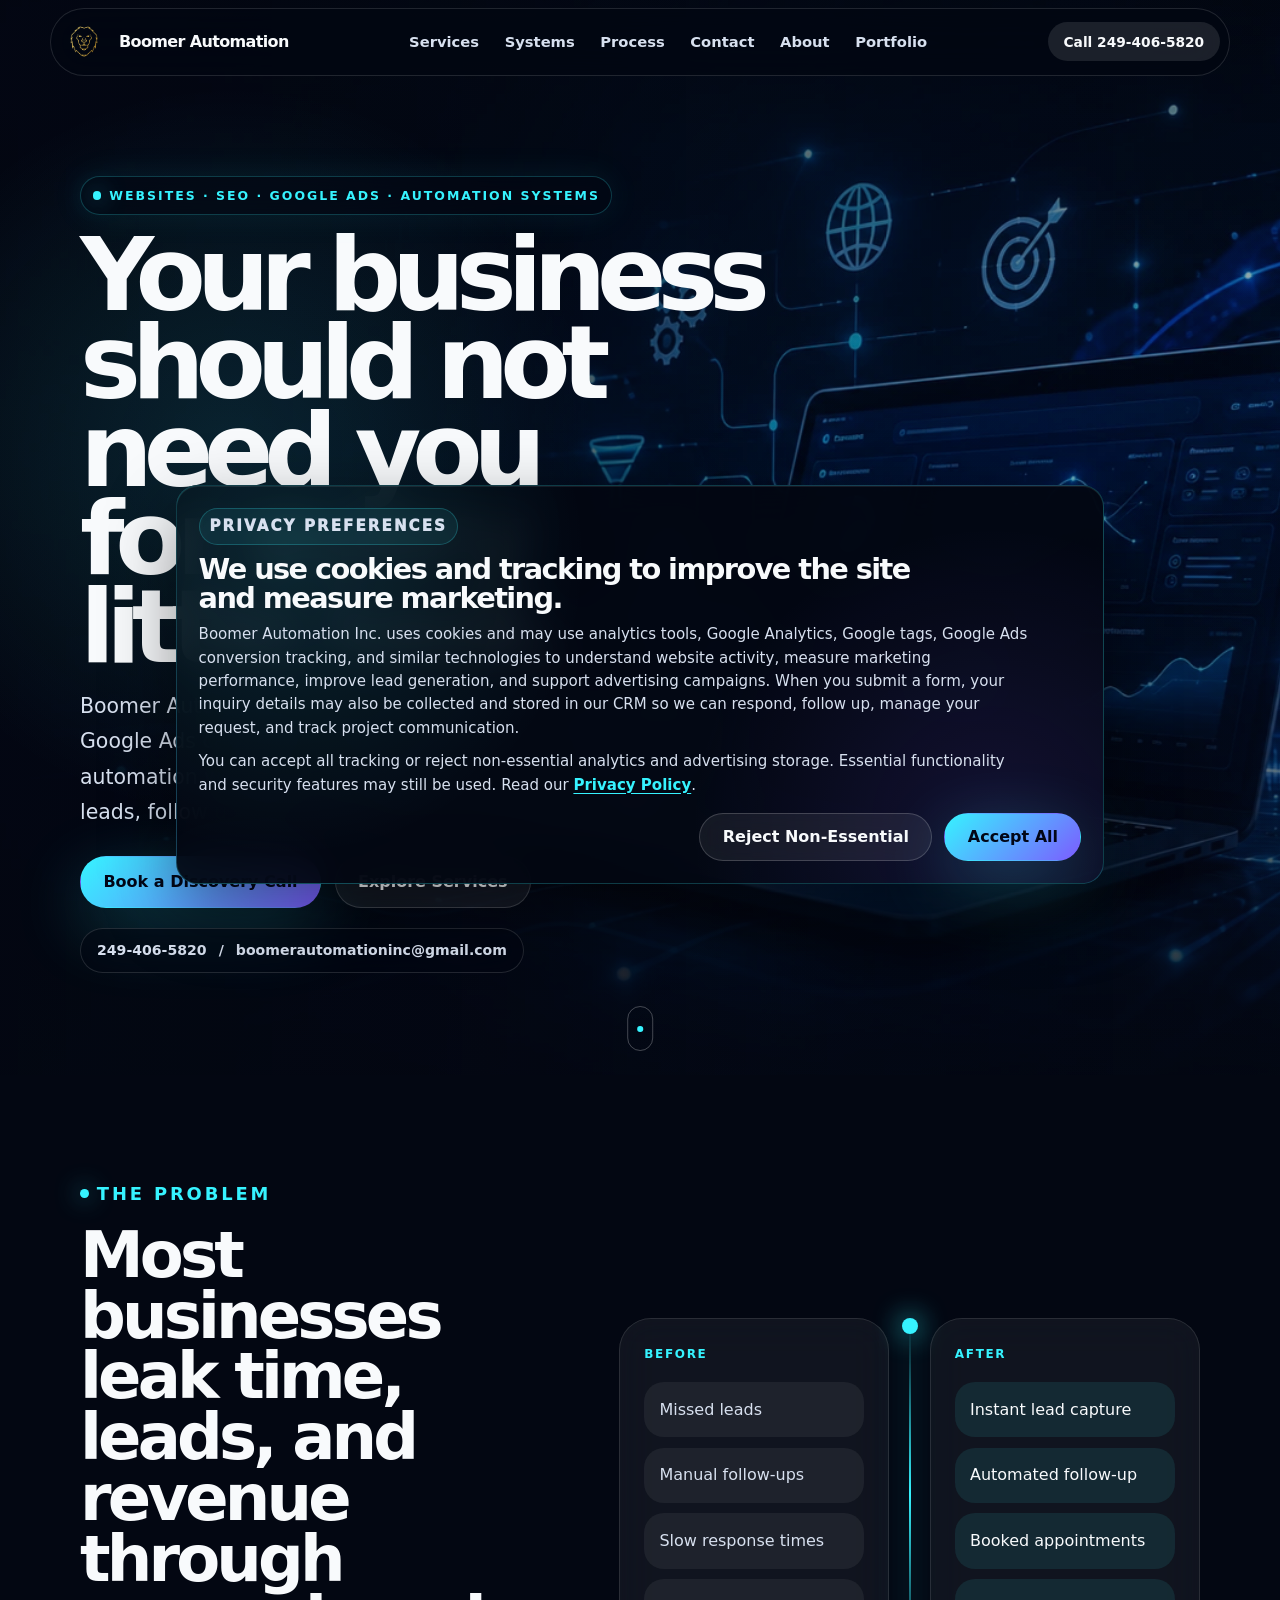
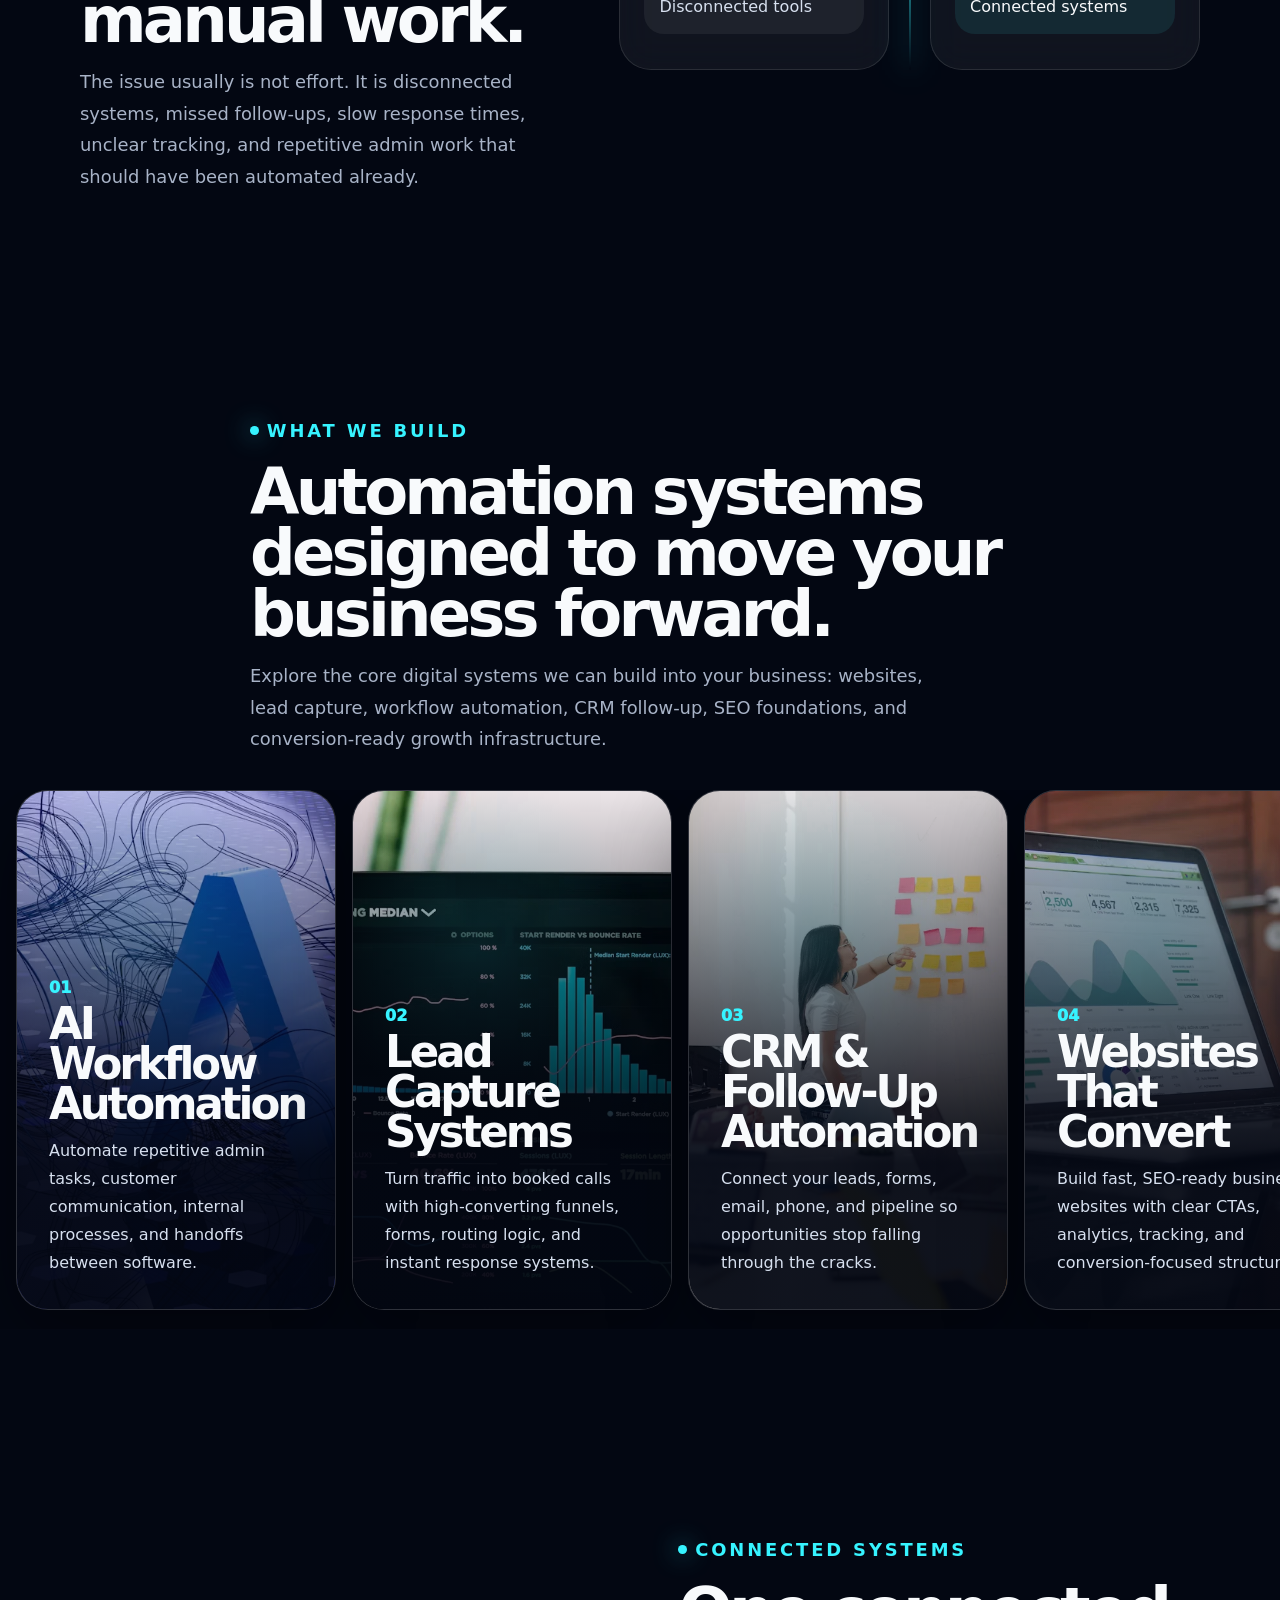
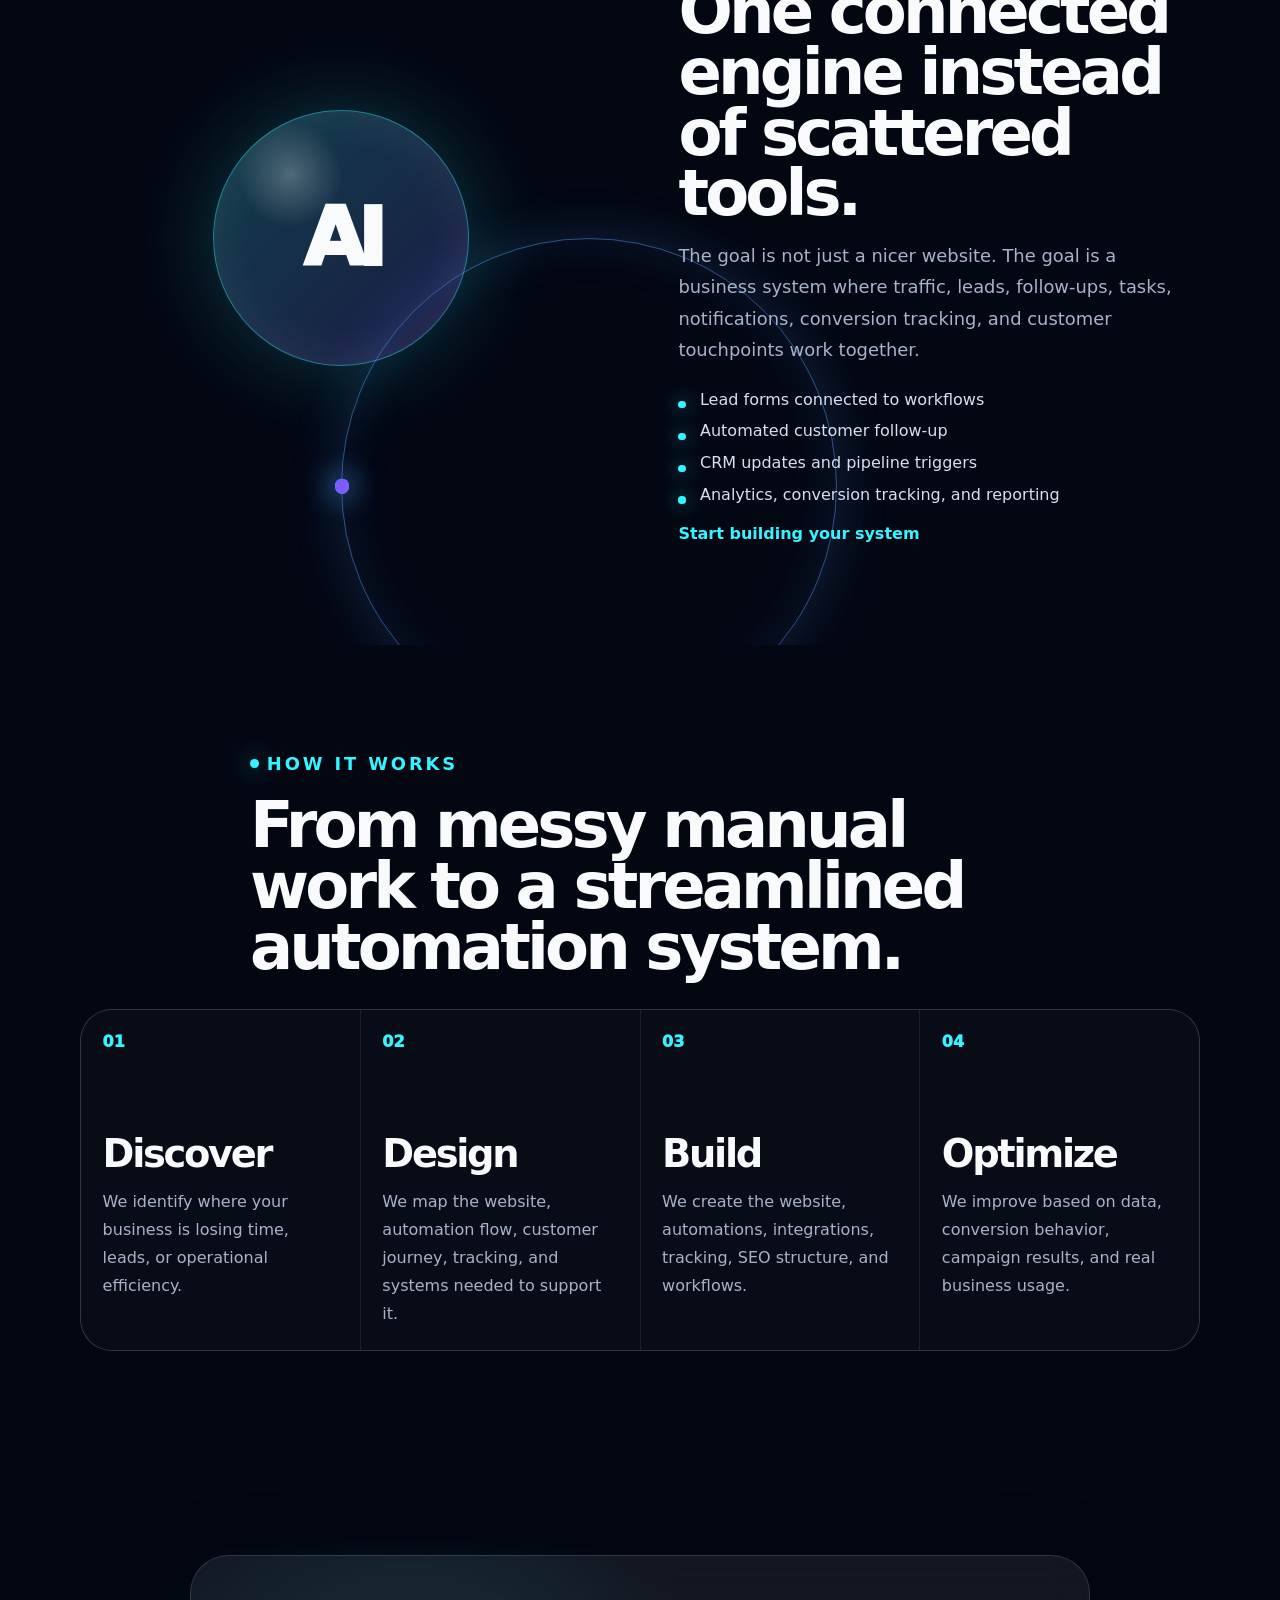
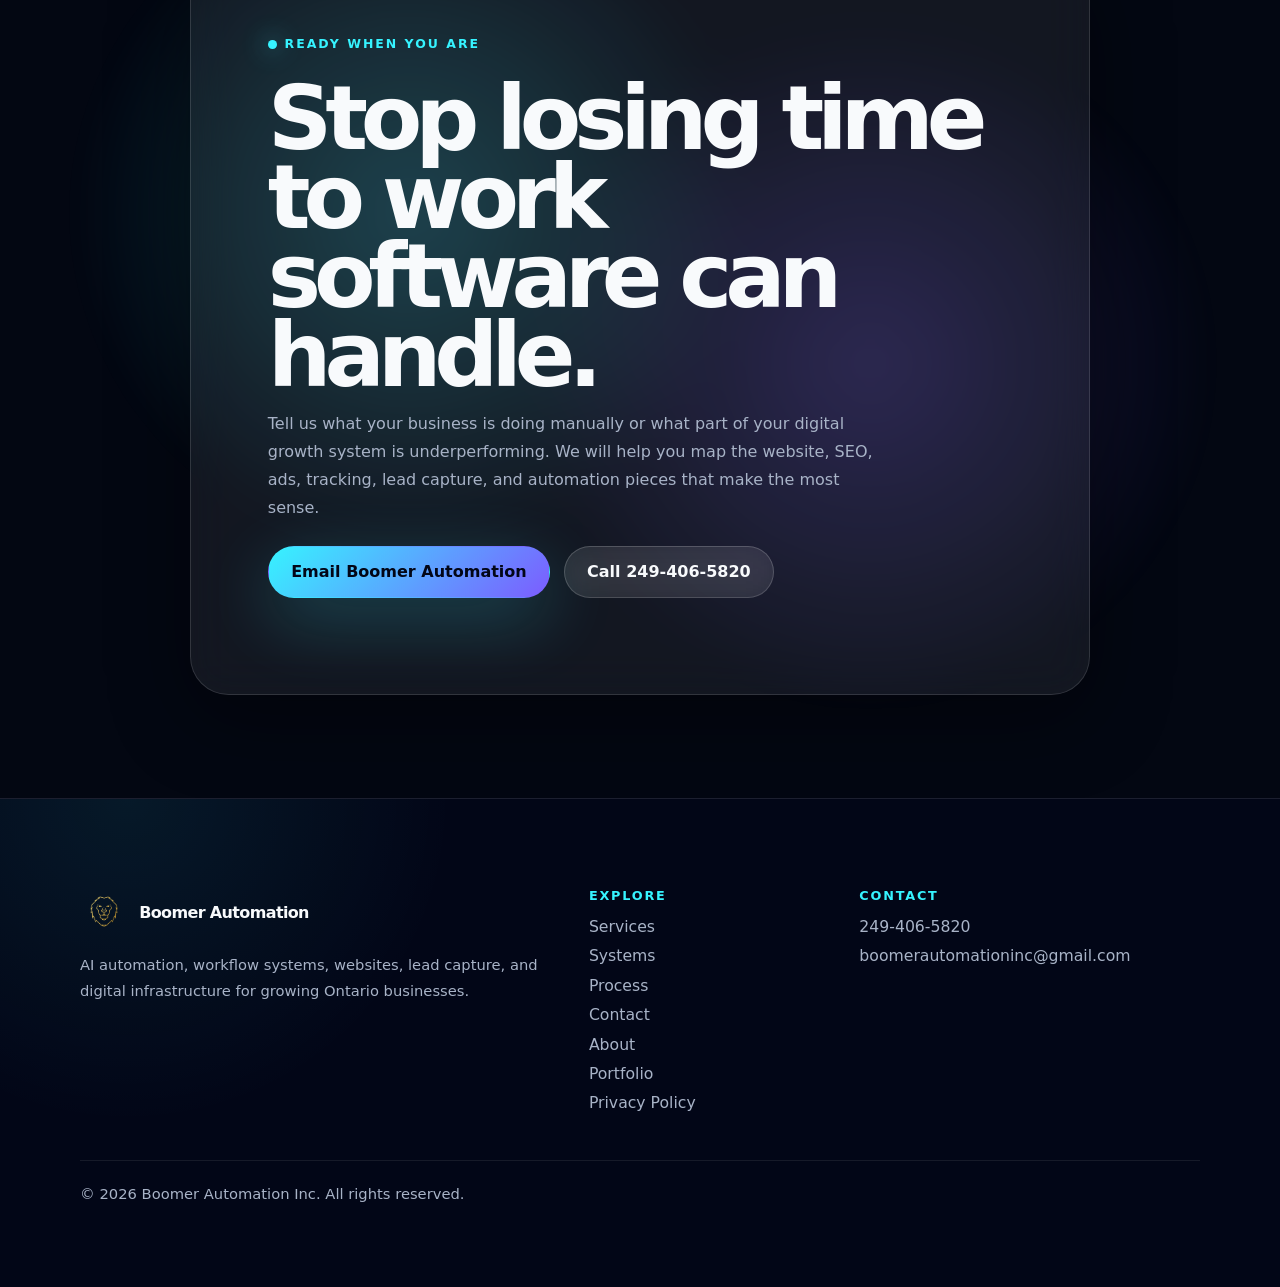
==== commit c38bd342: "reversed _redirects for cleaner urls" ====
--- a/index.html
+++ b/index.html
@@ -14,11 +14,13 @@
 
     <meta
       name="description"
-      content="Boomer Automation Inc. builds custom websites, SEO systems, Google Ads campaigns, workflow automation, lead funnels, CRM automation, and digital growth systems for Ontario businesses." />
+      content="Boomer Automation Inc. builds custom websites, SEO systems, Google Ads campaigns, workflow automation, lead funnels, CRM automation, and digital growth systems for Ontario businesses."
+    />
 
     <meta
       name="keywords"
-      content="Boomer Automation Inc, web design Ontario, custom websites Ontario, SEO Ontario, Google Ads Ontario, workflow automation Ontario, AI automation Ontario, business automation Ontario, CRM automation, lead generation systems, conversion tracking, digital marketing Ontario, website automation" />
+      content="Boomer Automation Inc, web design Ontario, custom websites Ontario, SEO Ontario, Google Ads Ontario, workflow automation Ontario, AI automation Ontario, business automation Ontario, CRM automation, lead generation systems, conversion tracking, digital marketing Ontario, website automation"
+    />
 
     <meta name="author" content="Boomer Automation Inc." />
     <meta name="robots" content="index, follow, max-image-preview:large" />
@@ -26,17 +28,20 @@
 
     <!-- =====================================================
          CANONICAL / LANGUAGE / LOCAL SEO
-         Netlify serves index.html as the site root.
+         Public canonical URL: /
+         Physical Netlify file can remain /index.html.
     ====================================================== -->
     <link rel="canonical" href="https://boomerautomation.com/" />
     <link
       rel="alternate"
       hreflang="en-CA"
-      href="https://boomerautomation.com/" />
+      href="https://boomerautomation.com/"
+    />
     <link
       rel="alternate"
       hreflang="x-default"
-      href="https://boomerautomation.com/" />
+      href="https://boomerautomation.com/"
+    />
 
     <meta name="geo.region" content="CA-ON" />
     <meta name="geo.placename" content="Ontario, Canada" />
@@ -44,7 +49,7 @@
 
     <!-- =====================================================
          OPEN GRAPH
-         Social crawlers need absolute URLs.
+         Social crawlers need absolute canonical URLs.
     ====================================================== -->
     <meta property="og:type" content="website" />
     <meta property="og:site_name" content="Boomer Automation Inc." />
@@ -52,63 +57,70 @@
     <meta property="og:url" content="https://boomerautomation.com/" />
     <meta
       property="og:title"
-      content="Boomer Automation Inc. | Websites, SEO, Google Ads & Automation" />
+      content="Boomer Automation Inc. | Websites, SEO, Google Ads & Automation"
+    />
     <meta
       property="og:description"
-      content="Custom websites, SEO systems, Google Ads campaigns, workflow automation, lead funnels, CRM automation, and digital growth systems for Ontario businesses." />
+      content="Custom websites, SEO systems, Google Ads campaigns, workflow automation, lead funnels, CRM automation, and digital growth systems for Ontario businesses."
+    />
     <meta
       property="og:image"
-      content="https://boomerautomation.com/assets/images/og_card.png" />
+      content="https://boomerautomation.com/assets/images/og_card.png"
+    />
     <meta
       property="og:image:secure_url"
-      content="https://boomerautomation.com/assets/images/og_card.png" />
+      content="https://boomerautomation.com/assets/images/og_card.png"
+    />
     <meta property="og:image:type" content="image/png" />
     <meta property="og:image:width" content="1200" />
     <meta property="og:image:height" content="630" />
     <meta
       property="og:image:alt"
-      content="Boomer Automation Inc. digital growth systems, websites, SEO, Google Ads, and automation" />
+      content="Boomer Automation Inc. digital growth systems, websites, SEO, Google Ads, and automation"
+    />
 
     <!-- =====================================================
          TWITTER CARD
-         Social crawlers need absolute URLs.
     ====================================================== -->
     <meta name="twitter:card" content="summary_large_image" />
     <meta
       name="twitter:title"
-      content="Boomer Automation Inc. | Websites, SEO, Ads & Automation" />
+      content="Boomer Automation Inc. | Websites, SEO, Ads & Automation"
+    />
     <meta
       name="twitter:description"
-      content="Boomer Automation builds custom websites, SEO systems, Google Ads campaigns, workflow automation, lead capture, and conversion tracking systems." />
+      content="Boomer Automation builds custom websites, SEO systems, Google Ads campaigns, workflow automation, lead capture, and conversion tracking systems."
+    />
     <meta
       name="twitter:image"
-      content="https://boomerautomation.com/assets/images/twitter_card.png" />
+      content="https://boomerautomation.com/assets/images/twitter_card.png"
+    />
     <meta
       name="twitter:image:alt"
-      content="Boomer Automation Inc. digital growth systems, websites, SEO, Google Ads, and automation" />
+      content="Boomer Automation Inc. digital growth systems, websites, SEO, Google Ads, and automation"
+    />
 
     <!-- =====================================================
          FAVICONS
-         Local relative paths work locally and on Netlify.
     ====================================================== -->
     <link
       rel="icon"
       href="./assets/images/favicon.png"
       type="image/png"
-      sizes="any" />
+      sizes="any"
+    />
     <link rel="apple-touch-icon" href="./assets/images/favicon.png" />
 
     <!-- =====================================================
          PERFORMANCE
-         Hero image is eagerly loaded and high priority.
-         Local assets use ./assets for Netlify/local compatibility.
     ====================================================== -->
     <link
       rel="preload"
       as="image"
       href="./assets/images/index-hero.v2.webp"
       type="image/webp"
-      fetchpriority="high" />
+      fetchpriority="high"
+    />
 
     <link rel="preload" as="style" href="./assets/css/global.v2.css" />
     <link rel="preload" as="style" href="./assets/css/home.v2.css" />
@@ -121,7 +133,7 @@
 
     <!-- =====================================================
          STRUCTURED DATA
-         Schema uses absolute production URLs.
+         Schema uses absolute production clean URLs.
     ====================================================== -->
     <script type="application/ld+json">
       {
@@ -131,7 +143,7 @@
             "@type": "Organization",
             "@id": "https://boomerautomation.com/#organization",
             "name": "Boomer Automation Inc.",
-            "url": "https://boomerautomation.com",
+            "url": "https://boomerautomation.com/",
             "logo": {
               "@type": "ImageObject",
               "@id": "https://boomerautomation.com/#logo",
@@ -161,7 +173,7 @@
             "@type": "ProfessionalService",
             "@id": "https://boomerautomation.com/#professional-service",
             "name": "Boomer Automation Inc.",
-            "url": "https://boomerautomation.com",
+            "url": "https://boomerautomation.com/",
             "image": "https://boomerautomation.com/assets/images/og_card.png",
             "email": "boomerautomationinc@gmail.com",
             "telephone": "+1-249-406-5820",
@@ -234,7 +246,7 @@
           {
             "@type": "WebSite",
             "@id": "https://boomerautomation.com/#website",
-            "url": "https://boomerautomation.com",
+            "url": "https://boomerautomation.com/",
             "name": "Boomer Automation Inc.",
             "publisher": {
               "@id": "https://boomerautomation.com/#organization"
@@ -318,15 +330,12 @@
          Loaded by ./assets/js/global.v2.js
     ====================================================== -->
     <div id="siteHeaderMount"></div>
-<main id="mainContent">
+
+    <main id="mainContent">
       <!-- =====================================================
            HERO
            Hero image is eager/high-priority.
       ====================================================== -->
-      <!-- =====================================================
-     HERO
-     Hero image is eager/high-priority.
-====================================================== -->
       <section class="hero hero-v2" id="top" aria-labelledby="homeHeroTitle">
         <div class="hero-image-wrap hero-v2-image-wrap" aria-hidden="true">
           <img
@@ -338,7 +347,8 @@
             height="941"
             loading="eager"
             fetchpriority="high"
-            decoding="async" />
+            decoding="async"
+          />
           <div class="hero-image-overlay hero-v2-overlay"></div>
         </div>
 
@@ -360,7 +370,7 @@
             </p>
 
             <div class="hero-actions" aria-label="Homepage primary actions">
-              <a class="btn btn-primary magnetic" href="./contact.html">
+              <a class="btn btn-primary magnetic" href="./contact">
                 Book a Discovery Call
               </a>
 
@@ -371,7 +381,8 @@
 
             <div
               class="hero-contact-strip"
-              aria-label="Boomer Automation contact information">
+              aria-label="Boomer Automation contact information"
+            >
               <a href="tel:+12494065820">249-406-5820</a>
               <span aria-hidden="true">/</span>
               <a href="mailto:boomerautomationinc@gmail.com">
@@ -391,7 +402,8 @@
       ====================================================== -->
       <section
         class="transformation section-padding"
-        aria-labelledby="problemTitle">
+        aria-labelledby="problemTitle"
+      >
         <div class="container split-layout">
           <div class="section-copy reveal">
             <p class="eyebrow">The problem</p>
@@ -409,7 +421,8 @@
 
           <div
             class="automation-flow reveal"
-            aria-label="Before and after automation comparison">
+            aria-label="Before and after automation comparison"
+          >
             <div class="flow-column">
               <span class="flow-label">Before</span>
               <p>Missed leads</p>
@@ -438,7 +451,8 @@
       <section
         class="services section-padding"
         id="services"
-        aria-labelledby="servicesTitle">
+        aria-labelledby="servicesTitle"
+      >
         <div class="container section-heading reveal">
           <p class="eyebrow">What we build</p>
 
@@ -455,7 +469,8 @@
 
         <div
           class="service-slider reveal"
-          aria-label="Boomer Automation services">
+          aria-label="Boomer Automation services"
+        >
           <article class="service-slide">
             <img
               src="./assets/images/ai.webp"
@@ -463,7 +478,8 @@
               width="1200"
               height="800"
               loading="lazy"
-              decoding="async" />
+              decoding="async"
+            />
 
             <div class="service-slide-content">
               <span>01</span>
@@ -483,7 +499,8 @@
               width="1200"
               height="800"
               loading="lazy"
-              decoding="async" />
+              decoding="async"
+            />
 
             <div class="service-slide-content">
               <span>02</span>
@@ -503,7 +520,8 @@
               width="1200"
               height="800"
               loading="lazy"
-              decoding="async" />
+              decoding="async"
+            />
 
             <div class="service-slide-content">
               <span>03</span>
@@ -523,7 +541,8 @@
               width="1200"
               height="800"
               loading="lazy"
-              decoding="async" />
+              decoding="async"
+            />
 
             <div class="service-slide-content">
               <span>04</span>
@@ -544,7 +563,8 @@
       <section
         class="systems section-padding"
         id="systems"
-        aria-labelledby="systemsTitle">
+        aria-labelledby="systemsTitle"
+      >
         <div class="container systems-grid">
           <div class="systems-visual reveal" aria-hidden="true">
             <div class="orbit orbit-one"></div>
@@ -575,7 +595,7 @@
               <li>Analytics, conversion tracking, and reporting</li>
             </ul>
 
-            <a class="text-link" href="./systems.html">Start building your system</a>
+            <a class="text-link" href="./systems">Start building your system</a>
           </div>
         </div>
       </section>
@@ -586,7 +606,8 @@
       <section
         class="process section-padding"
         id="process"
-        aria-labelledby="processTitle">
+        aria-labelledby="processTitle"
+      >
         <div class="container section-heading reveal">
           <p class="eyebrow">How it works</p>
 
@@ -597,7 +618,8 @@
 
         <div
           class="container process-track reveal"
-          aria-label="Boomer Automation process overview">
+          aria-label="Boomer Automation process overview"
+        >
           <div class="process-step">
             <span>01</span>
 
@@ -650,7 +672,8 @@
       <section
         class="final-cta section-padding"
         id="contact"
-        aria-labelledby="homeFinalTitle">
+        aria-labelledby="homeFinalTitle"
+      >
         <div class="container final-cta-inner reveal">
           <p class="eyebrow">Ready when you are</p>
 
@@ -668,7 +691,8 @@
           <div class="hero-actions" aria-label="Homepage final contact actions">
             <a
               class="btn btn-primary magnetic"
-              href="mailto:boomerautomationinc@gmail.com">
+              href="mailto:boomerautomationinc@gmail.com"
+            >
               Email Boomer Automation
             </a>
 
@@ -696,9 +720,8 @@
 
     <!-- =====================================================
          SCRIPTS
-         Both scripts are deferred because they do not need to block HTML parsing.
     ====================================================== -->
     <script src="./assets/js/global.v2.js" defer></script>
     <script src="./assets/js/home.v1.js" defer></script>
   </body>
-</html>
+</html>
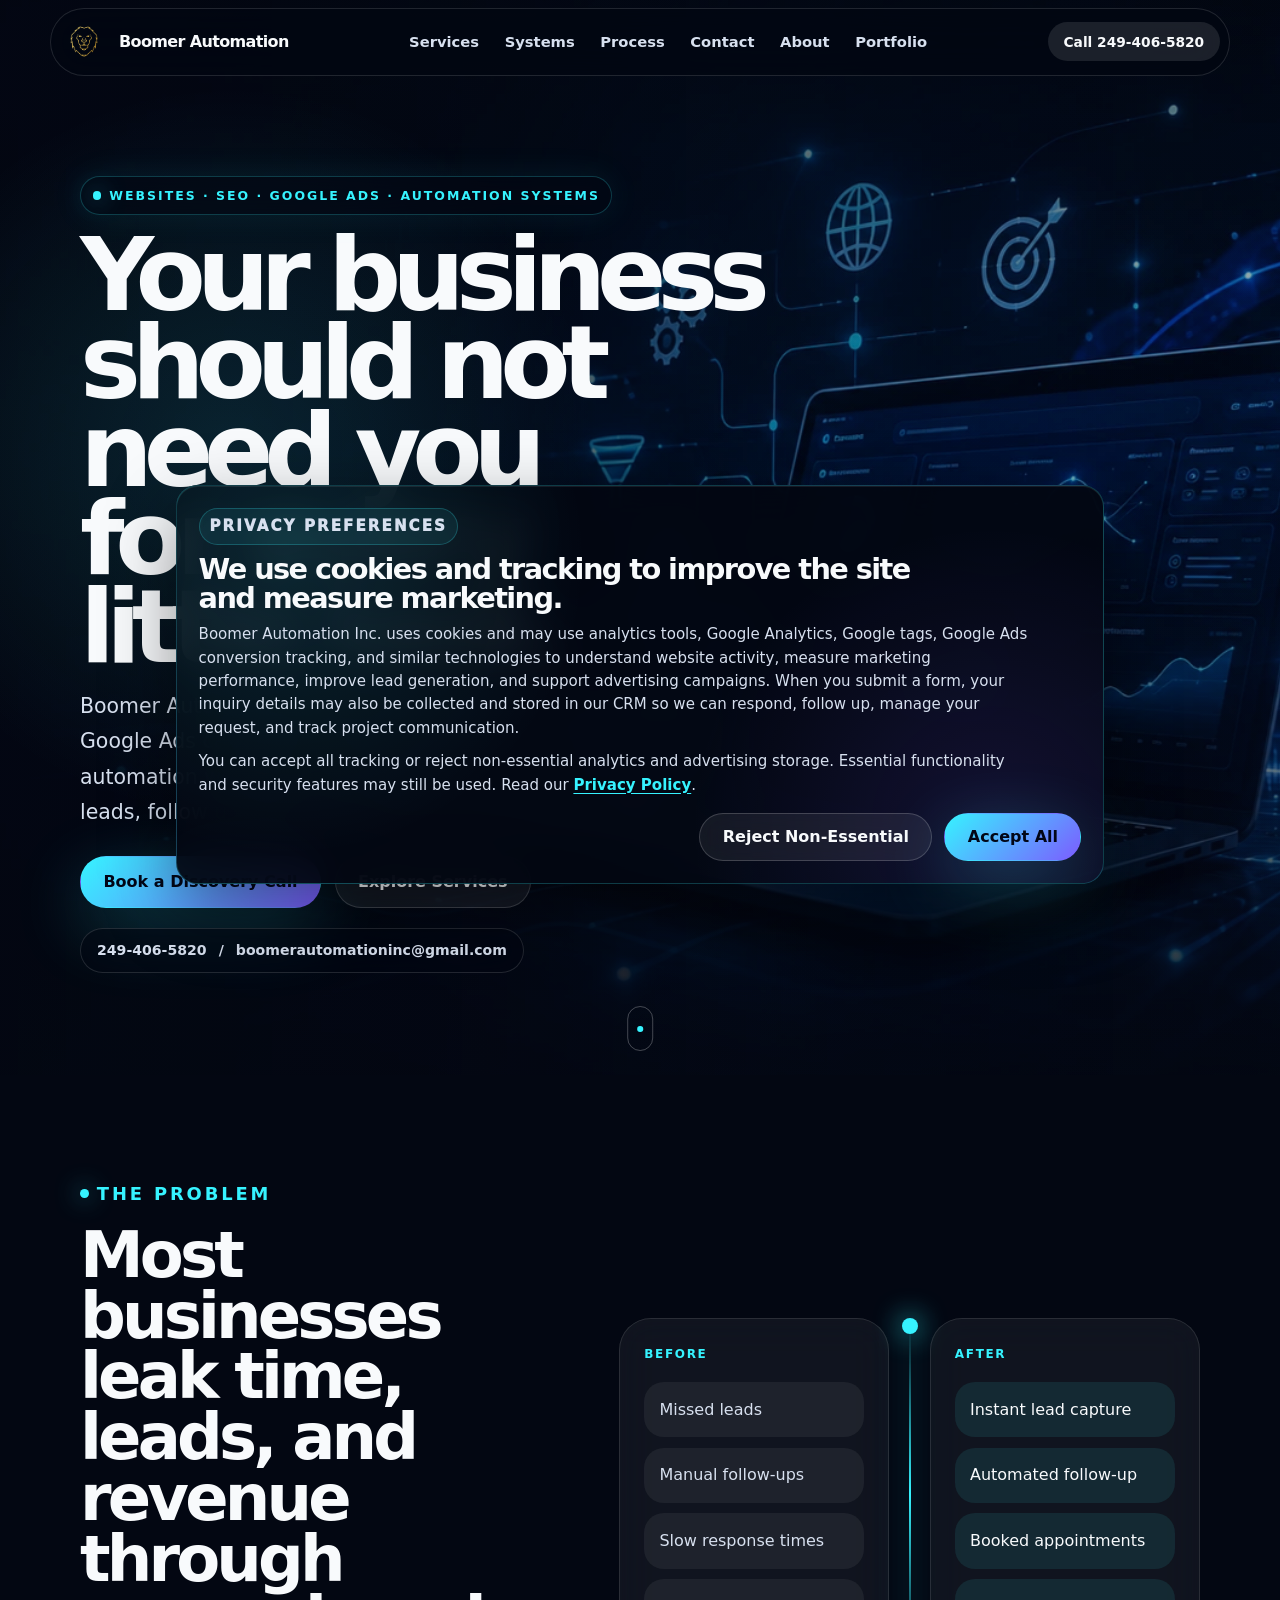
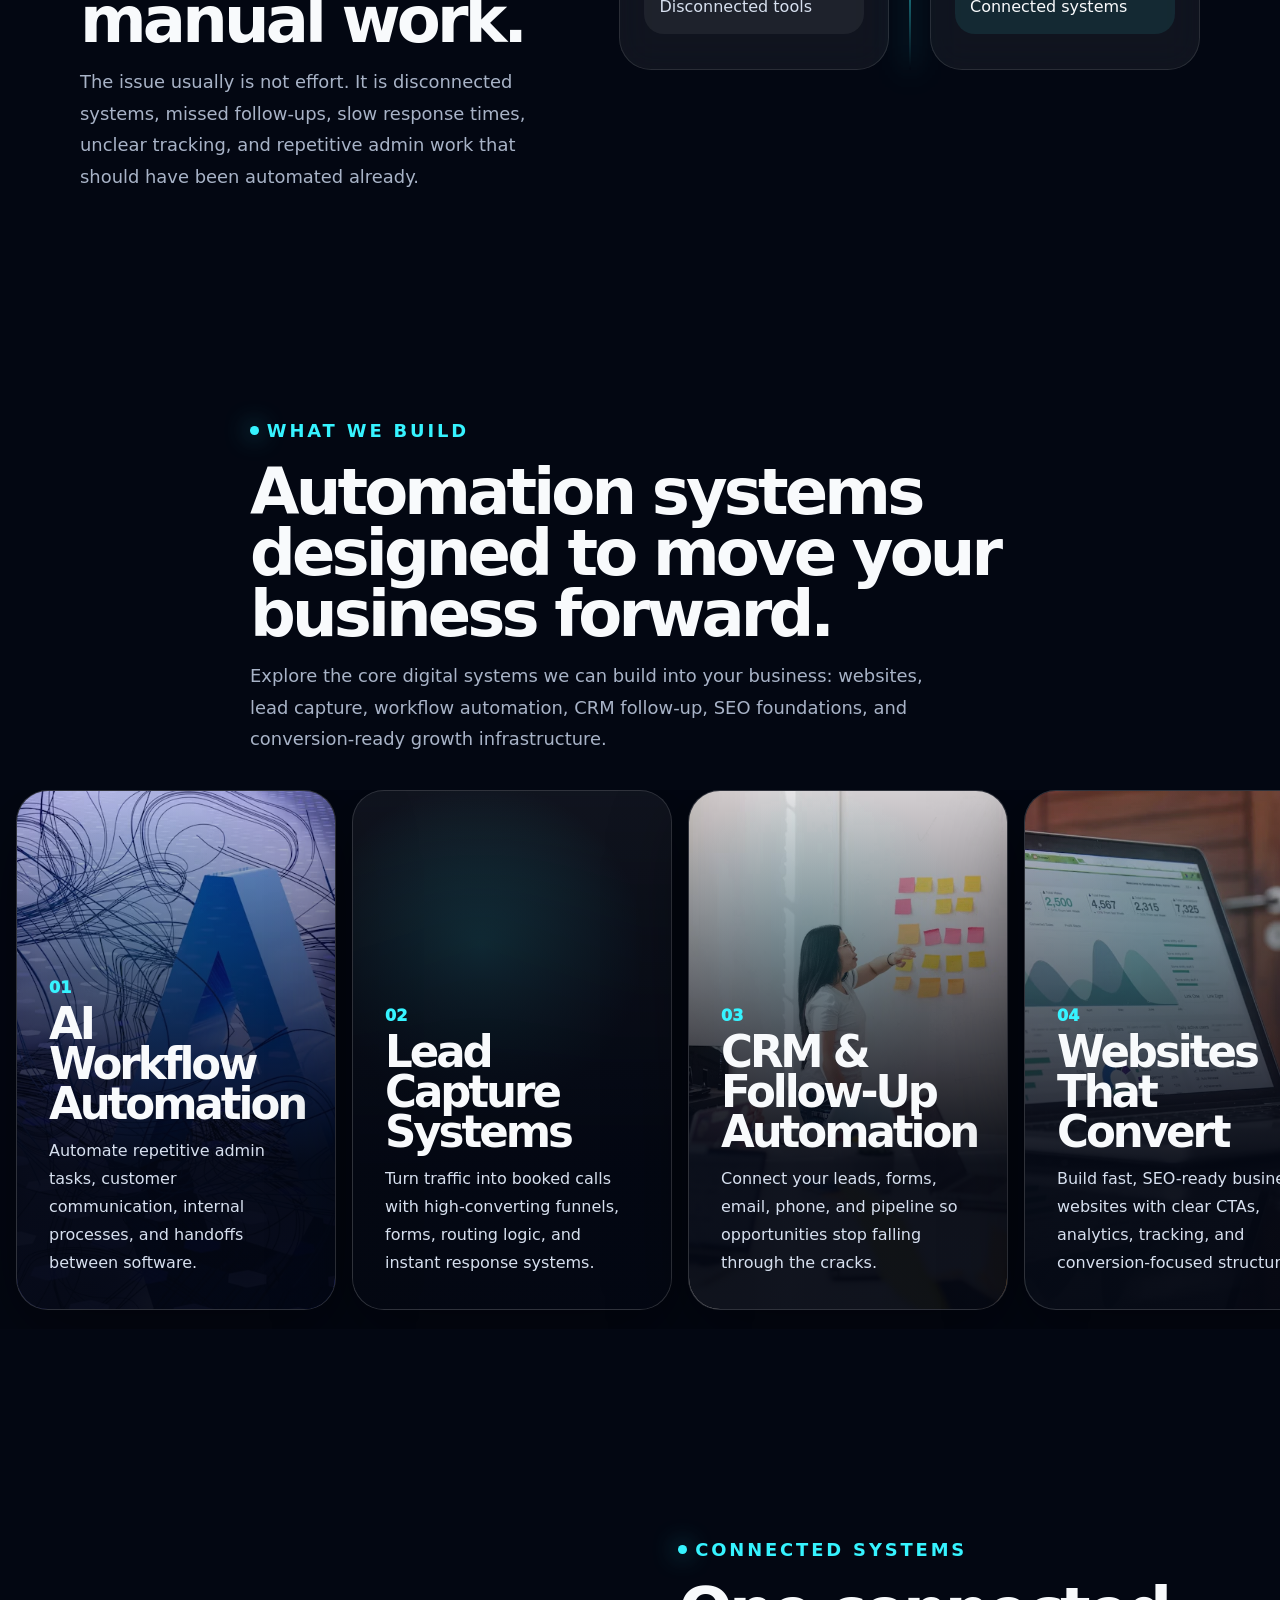
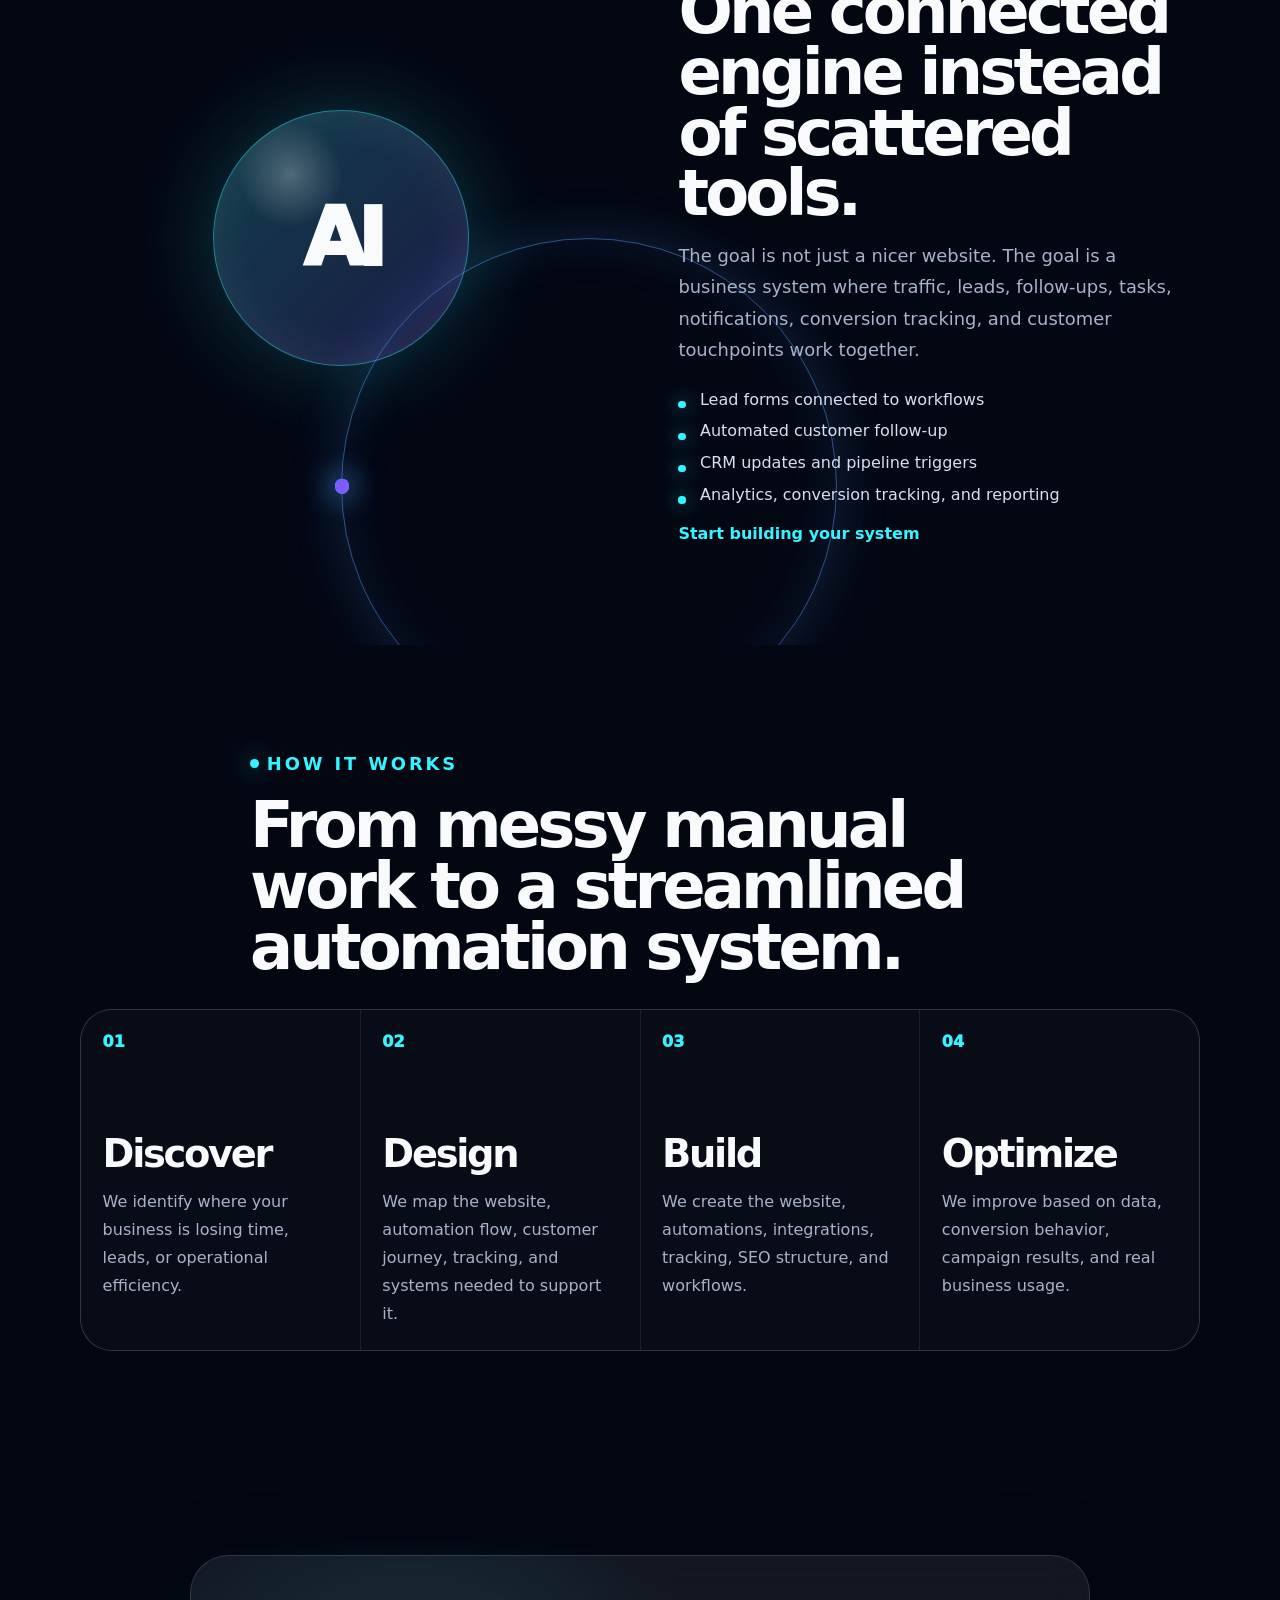
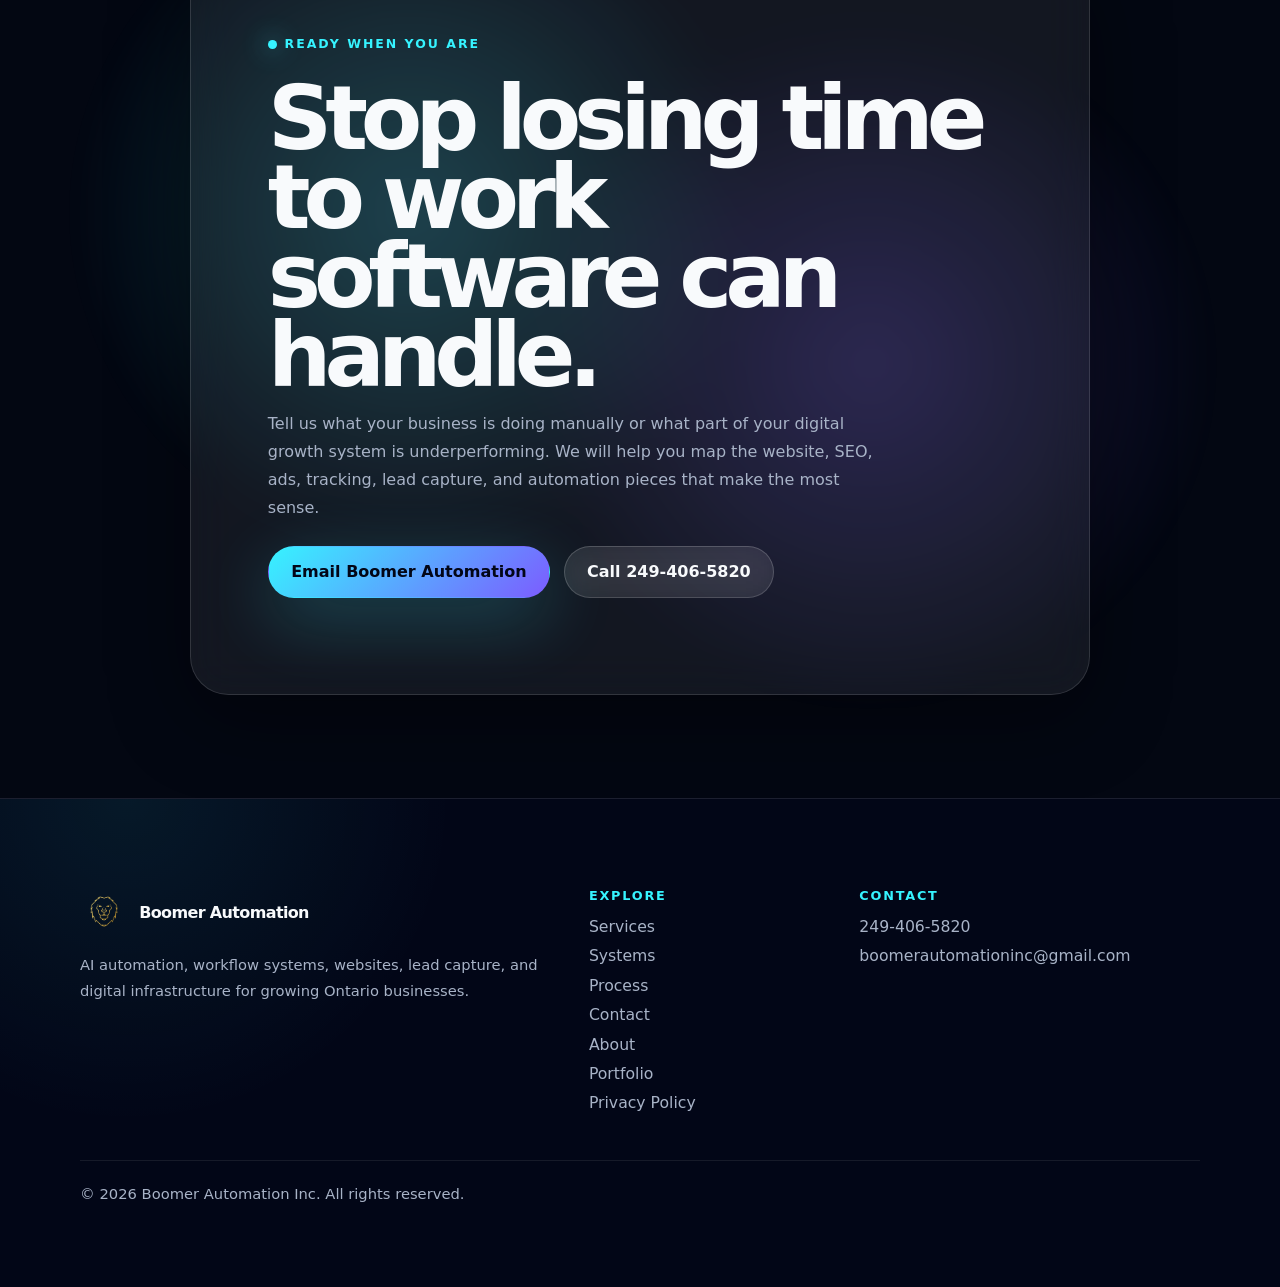
==== commit 7c74823f: "Boomer CRM test" ====
--- a/index.html
+++ b/index.html
@@ -303,6 +303,7 @@
         ]
       }
     </script>
+    <meta name="boomer-verification" content="boomer-verification=60bf72d31cedf0e7787ee01717e7e9853c27b71583b4039d" />
   </head>
 
   <body class="loading">
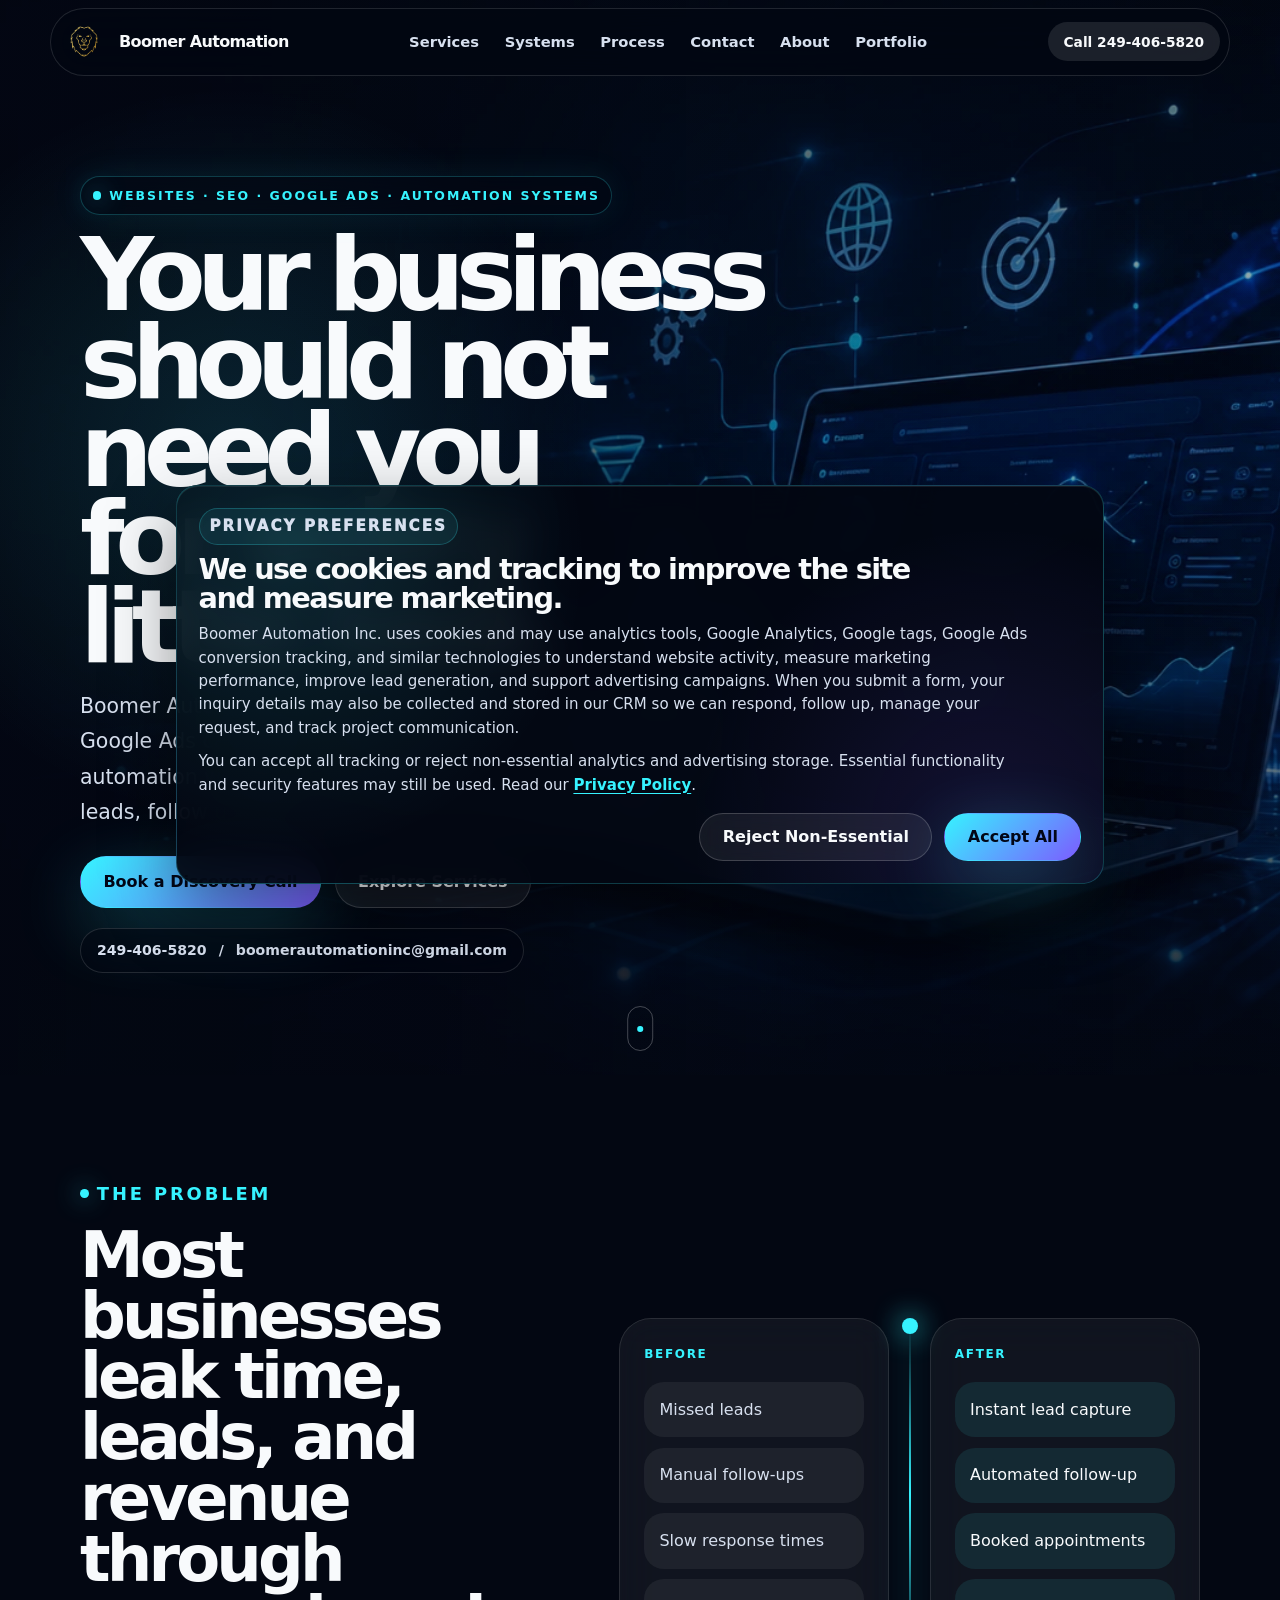
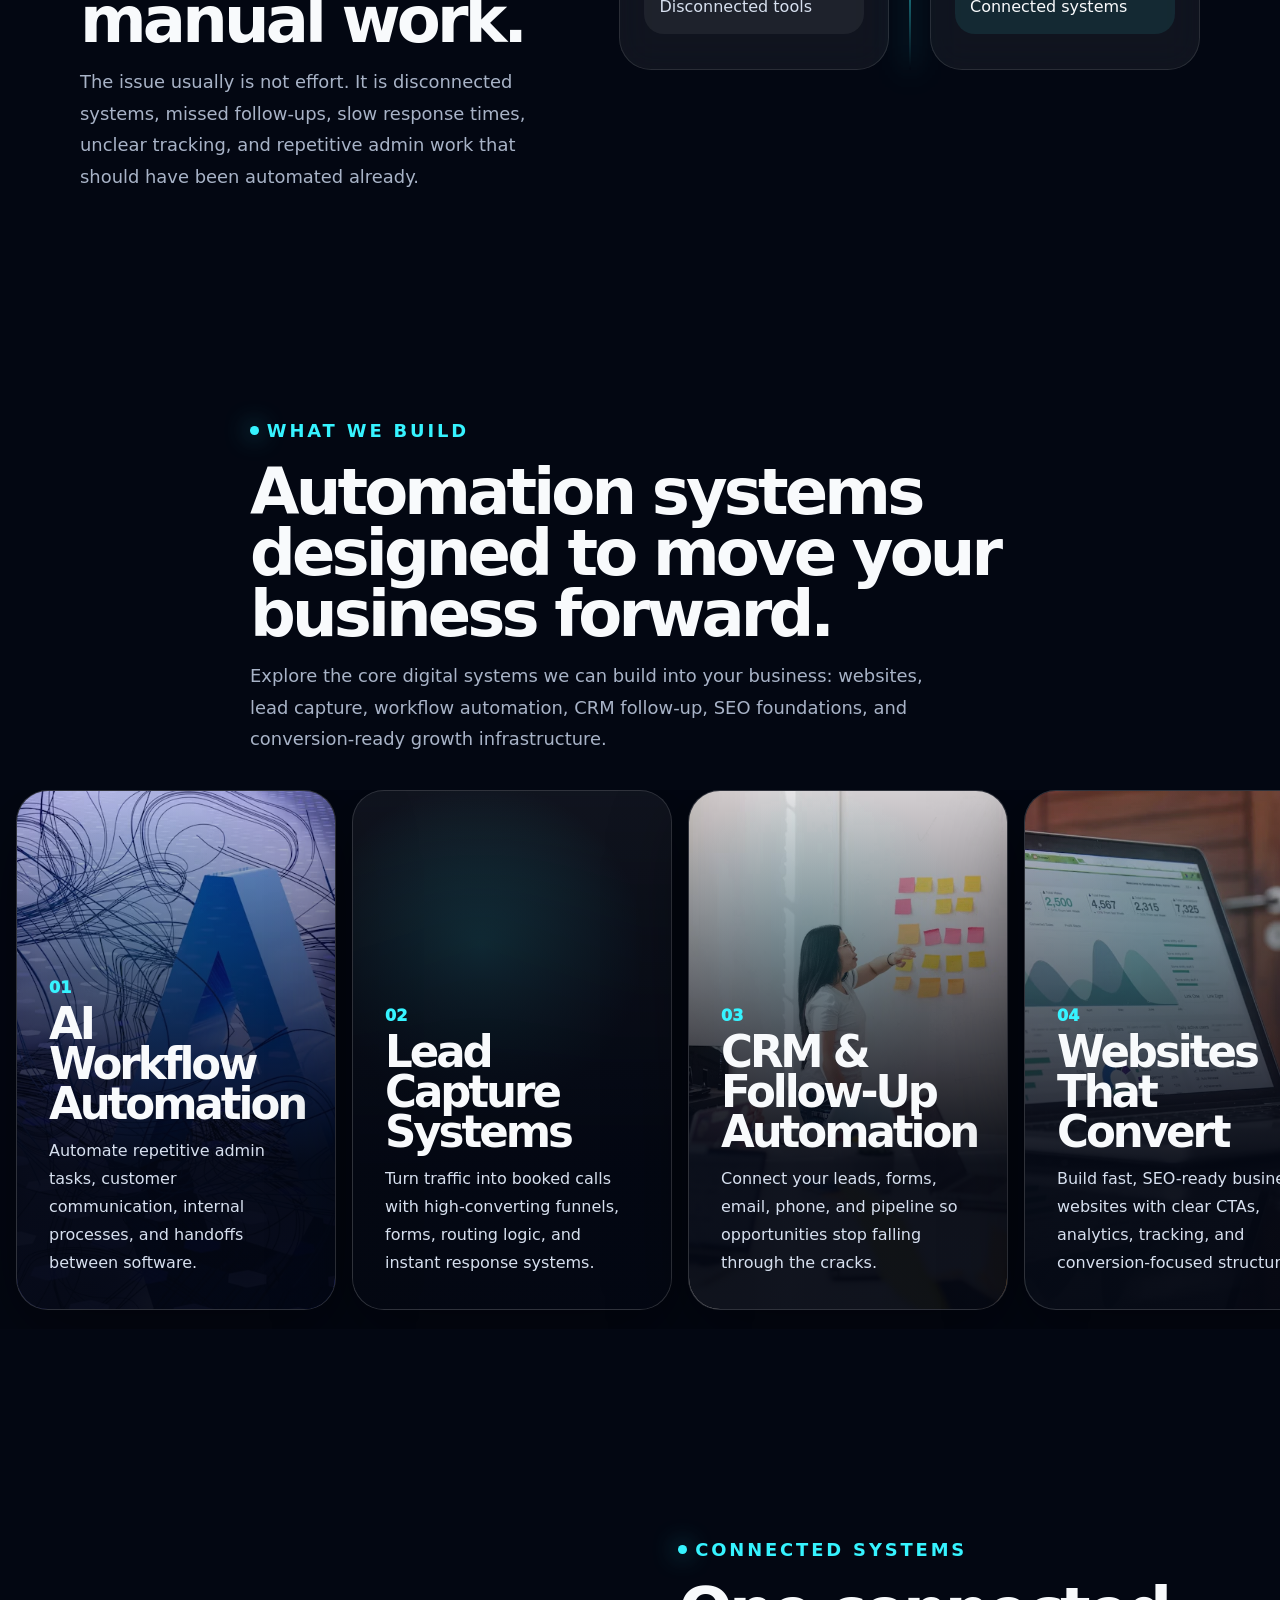
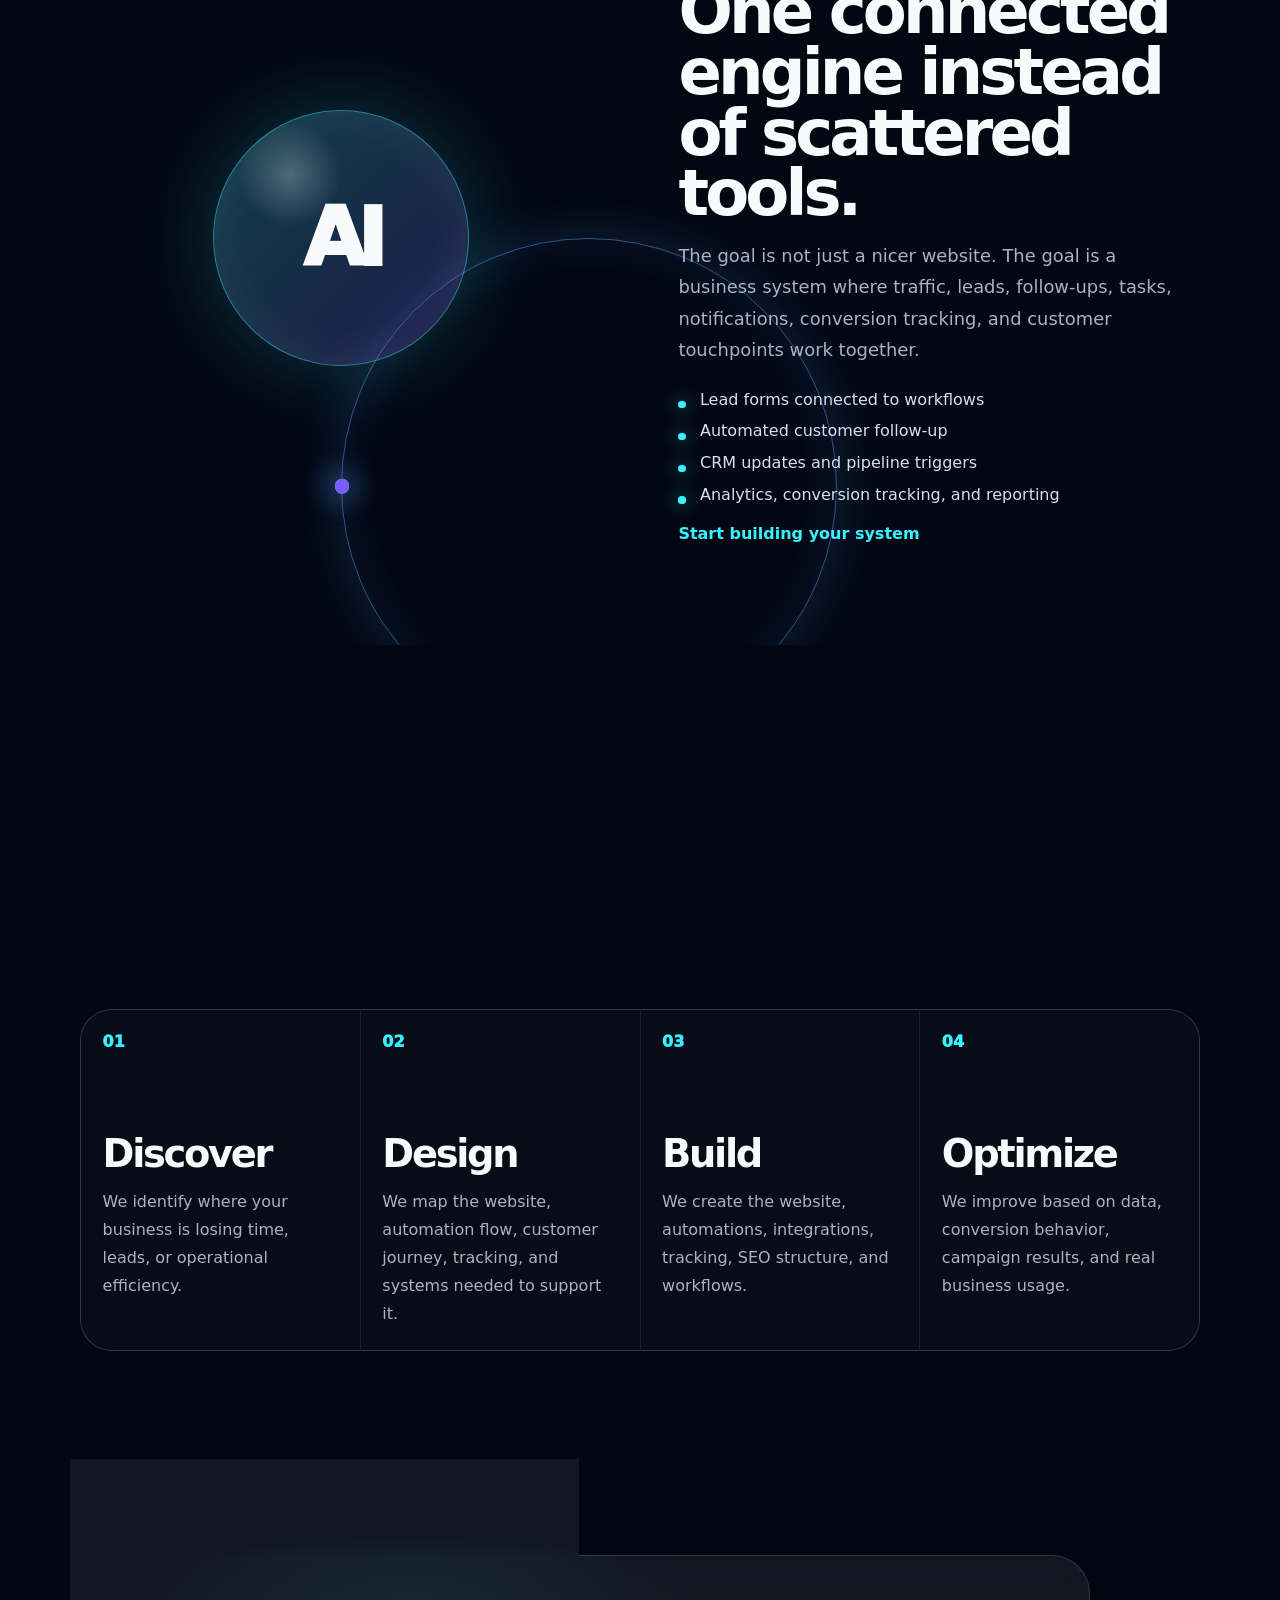
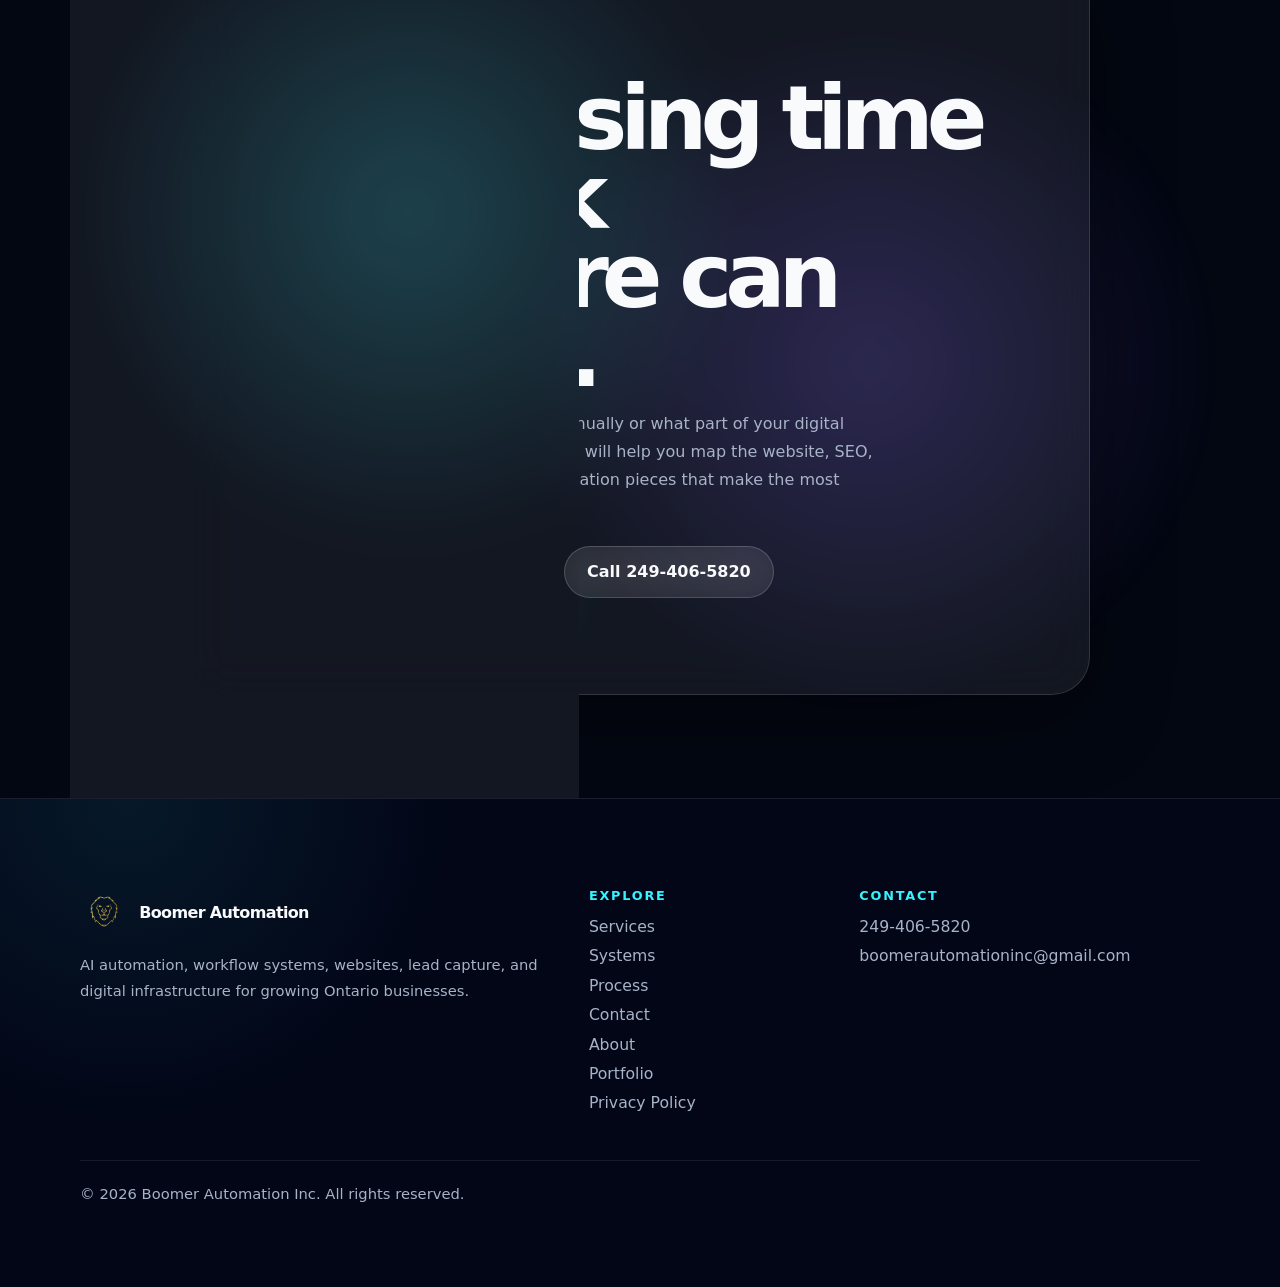
==== commit 5d4d1a21: "updated metadata" ====
--- a/index.html
+++ b/index.html
@@ -8,13 +8,11 @@
     <meta name="viewport" content="width=device-width, initial-scale=1.0" />
     <meta name="format-detection" content="telephone=yes" />
 
-    <title>
-      Boomer Automation Inc. | Websites, SEO, Google Ads & Automation Ontario
-    </title>
+    <title>Boomer Automation Inc. | Websites, SEO, Ads & Automation</title>
 
     <meta
       name="description"
-      content="Boomer Automation Inc. builds custom websites, SEO systems, Google Ads campaigns, workflow automation, lead funnels, CRM automation, and digital growth systems for Ontario businesses."
+      content="Boomer Automation builds custom websites, SEO, Google Ads, lead capture, CRM automation, and workflow systems for Ontario businesses ready to grow."
     />
 
     <meta
@@ -29,19 +27,11 @@
     <!-- =====================================================
          CANONICAL / LANGUAGE / LOCAL SEO
          Public canonical URL: /
-         Physical Netlify file can remain /index.html.
+         Physical Netlify file remains the static homepage file.
     ====================================================== -->
     <link rel="canonical" href="https://boomerautomation.com/" />
-    <link
-      rel="alternate"
-      hreflang="en-CA"
-      href="https://boomerautomation.com/"
-    />
-    <link
-      rel="alternate"
-      hreflang="x-default"
-      href="https://boomerautomation.com/"
-    />
+    <link rel="alternate" hreflang="en-CA" href="https://boomerautomation.com/" />
+    <link rel="alternate" hreflang="x-default" href="https://boomerautomation.com/" />
 
     <meta name="geo.region" content="CA-ON" />
     <meta name="geo.placename" content="Ontario, Canada" />
@@ -54,14 +44,17 @@
     <meta property="og:type" content="website" />
     <meta property="og:site_name" content="Boomer Automation Inc." />
     <meta property="og:locale" content="en_CA" />
-    <meta property="og:url" content="https://boomerautomation.com/" />
+    <meta
+      property="og:url"
+      content="https://boomerautomation.com/"
+    />
     <meta
       property="og:title"
-      content="Boomer Automation Inc. | Websites, SEO, Google Ads & Automation"
+      content="Boomer Automation Inc. | Websites, SEO, Ads & Automation"
     />
     <meta
       property="og:description"
-      content="Custom websites, SEO systems, Google Ads campaigns, workflow automation, lead funnels, CRM automation, and digital growth systems for Ontario businesses."
+      content="Boomer Automation builds custom websites, SEO, Google Ads, lead capture, CRM automation, and workflow systems for Ontario businesses ready to grow."
     />
     <meta
       property="og:image"
@@ -89,7 +82,7 @@
     />
     <meta
       name="twitter:description"
-      content="Boomer Automation builds custom websites, SEO systems, Google Ads campaigns, workflow automation, lead capture, and conversion tracking systems."
+      content="Boomer Automation builds custom websites, SEO, Google Ads, lead capture, CRM automation, and workflow systems for Ontario businesses ready to grow."
     />
     <meta
       name="twitter:image"
@@ -338,12 +331,12 @@
            Hero image is eager/high-priority.
       ====================================================== -->
       <section class="hero hero-v2" id="top" aria-labelledby="homeHeroTitle">
-        <div class="hero-image-wrap hero-v2-image-wrap" aria-hidden="true">
+        <div class="hero-image-wrap hero-v2-image-wrap" >
           <img
             class="hero-image hero-v2-image"
             id="heroParallaxImage"
             src="./assets/images/index-hero.v2.webp"
-            alt=""
+            alt="Digital automation dashboard showing business systems, websites, analytics, and workflow automation."
             width="1672"
             height="941"
             loading="eager"
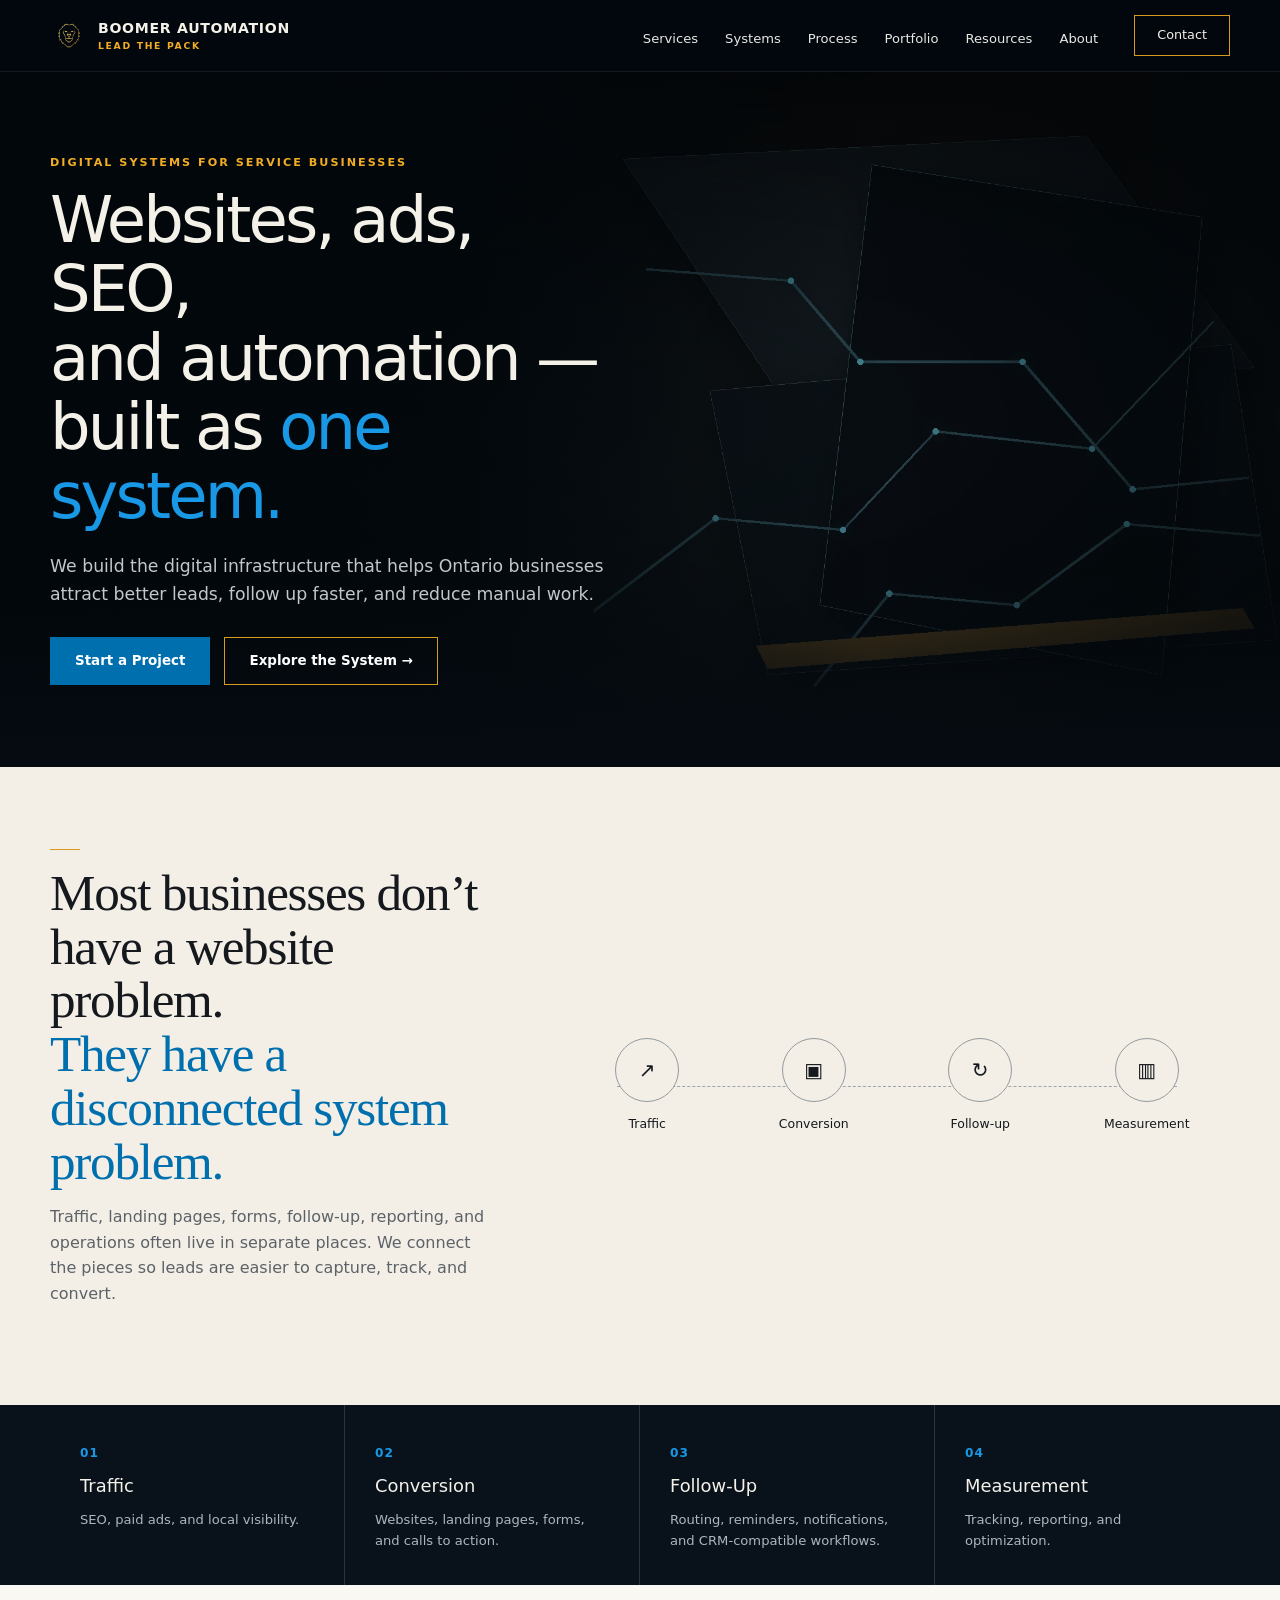
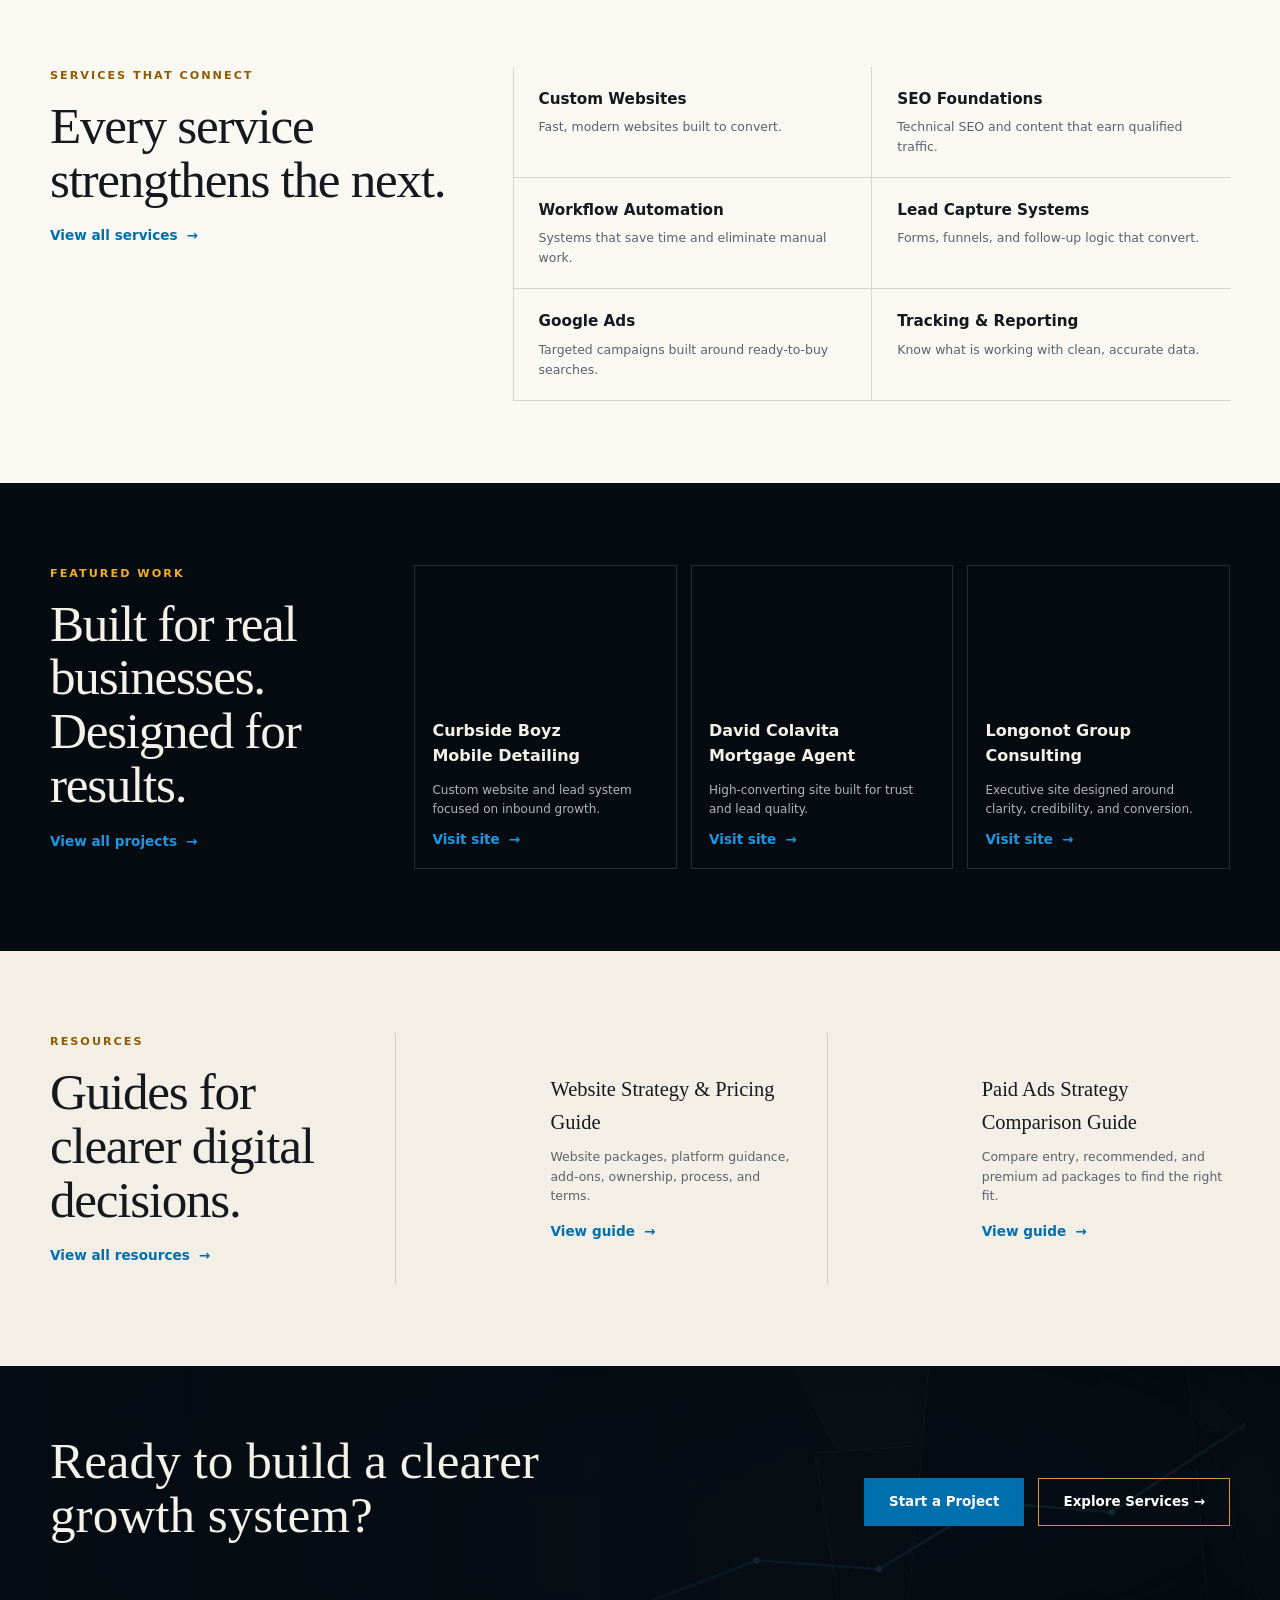
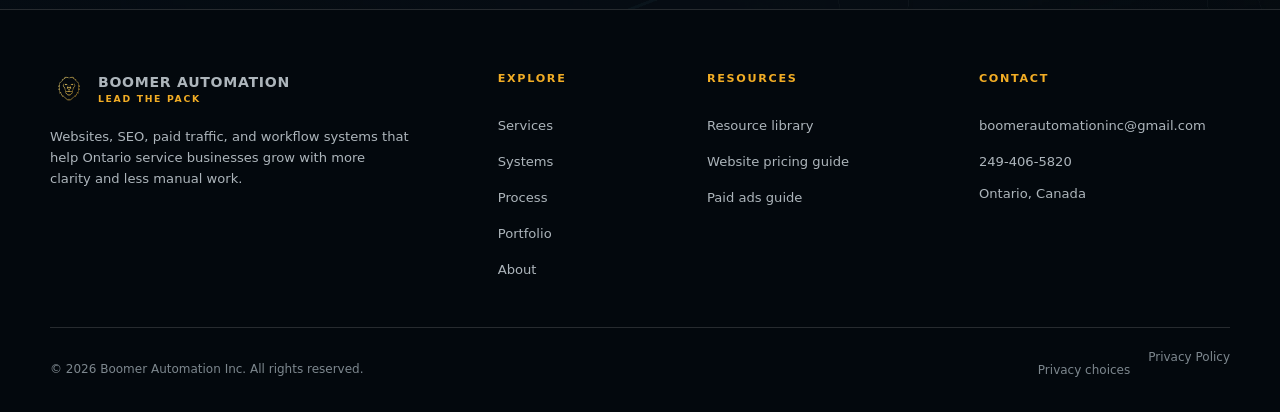
==== commit edca363d: "Add Boomer Automation v2 preview build" ====
--- a/index.html
+++ b/index.html
@@ -1,721 +1,94 @@
-<!doctype html>
-<html lang="en-CA">
-  <head>
-    <!-- =====================================================
-         CORE META
-    ====================================================== -->
-    <meta charset="UTF-8" />
-    <meta name="viewport" content="width=device-width, initial-scale=1.0" />
-    <meta name="format-detection" content="telephone=yes" />
+<!DOCTYPE html>
 
-    <title>Boomer Automation Inc. | Websites, SEO, Ads & Automation</title>
-
-    <meta
-      name="description"
-      content="Boomer Automation builds custom websites, SEO, Google Ads, lead capture, CRM automation, and workflow systems for Ontario businesses ready to grow."
-    />
-
-    <meta
-      name="keywords"
-      content="Boomer Automation Inc, web design Ontario, custom websites Ontario, SEO Ontario, Google Ads Ontario, workflow automation Ontario, AI automation Ontario, business automation Ontario, CRM automation, lead generation systems, conversion tracking, digital marketing Ontario, website automation"
-    />
-
-    <meta name="author" content="Boomer Automation Inc." />
-    <meta name="robots" content="index, follow, max-image-preview:large" />
-    <meta name="theme-color" content="#030712" />
-
-    <!-- =====================================================
-         CANONICAL / LANGUAGE / LOCAL SEO
-         Public canonical URL: /
-         Physical Netlify file remains the static homepage file.
-    ====================================================== -->
-    <link rel="canonical" href="https://boomerautomation.com/" />
-    <link rel="alternate" hreflang="en-CA" href="https://boomerautomation.com/" />
-    <link rel="alternate" hreflang="x-default" href="https://boomerautomation.com/" />
-
-    <meta name="geo.region" content="CA-ON" />
-    <meta name="geo.placename" content="Ontario, Canada" />
-    <meta name="ICBM" content="43.6532, -79.3832" />
-
-    <!-- =====================================================
-         OPEN GRAPH
-         Social crawlers need absolute canonical URLs.
-    ====================================================== -->
-    <meta property="og:type" content="website" />
-    <meta property="og:site_name" content="Boomer Automation Inc." />
-    <meta property="og:locale" content="en_CA" />
-    <meta
-      property="og:url"
-      content="https://boomerautomation.com/"
-    />
-    <meta
-      property="og:title"
-      content="Boomer Automation Inc. | Websites, SEO, Ads & Automation"
-    />
-    <meta
-      property="og:description"
-      content="Boomer Automation builds custom websites, SEO, Google Ads, lead capture, CRM automation, and workflow systems for Ontario businesses ready to grow."
-    />
-    <meta
-      property="og:image"
-      content="https://boomerautomation.com/assets/images/og_card.png"
-    />
-    <meta
-      property="og:image:secure_url"
-      content="https://boomerautomation.com/assets/images/og_card.png"
-    />
-    <meta property="og:image:type" content="image/png" />
-    <meta property="og:image:width" content="1200" />
-    <meta property="og:image:height" content="630" />
-    <meta
-      property="og:image:alt"
-      content="Boomer Automation Inc. digital growth systems, websites, SEO, Google Ads, and automation"
-    />
-
-    <!-- =====================================================
-         TWITTER CARD
-    ====================================================== -->
-    <meta name="twitter:card" content="summary_large_image" />
-    <meta
-      name="twitter:title"
-      content="Boomer Automation Inc. | Websites, SEO, Ads & Automation"
-    />
-    <meta
-      name="twitter:description"
-      content="Boomer Automation builds custom websites, SEO, Google Ads, lead capture, CRM automation, and workflow systems for Ontario businesses ready to grow."
-    />
-    <meta
-      name="twitter:image"
-      content="https://boomerautomation.com/assets/images/twitter_card.png"
-    />
-    <meta
-      name="twitter:image:alt"
-      content="Boomer Automation Inc. digital growth systems, websites, SEO, Google Ads, and automation"
-    />
-
-    <!-- =====================================================
-         FAVICONS
-    ====================================================== -->
-    <link
-      rel="icon"
-      href="./assets/images/favicon.png"
-      type="image/png"
-      sizes="any"
-    />
-    <link rel="apple-touch-icon" href="./assets/images/favicon.png" />
-
-    <!-- =====================================================
-         PERFORMANCE
-    ====================================================== -->
-    <link
-      rel="preload"
-      as="image"
-      href="./assets/images/index-hero.v2.webp"
-      type="image/webp"
-      fetchpriority="high"
-    />
-
-    <link rel="preload" as="style" href="./assets/css/global.v2.css" />
-    <link rel="preload" as="style" href="./assets/css/home.v2.css" />
-
-    <!-- =====================================================
-         STYLES
-    ====================================================== -->
-    <link rel="stylesheet" href="./assets/css/global.v2.css" />
-    <link rel="stylesheet" href="./assets/css/home.v2.css" />
-
-    <!-- =====================================================
-         STRUCTURED DATA
-         Schema uses absolute production clean URLs.
-    ====================================================== -->
-    <script type="application/ld+json">
-      {
-        "@context": "https://schema.org",
-        "@graph": [
-          {
-            "@type": "Organization",
-            "@id": "https://boomerautomation.com/#organization",
-            "name": "Boomer Automation Inc.",
-            "url": "https://boomerautomation.com/",
-            "logo": {
-              "@type": "ImageObject",
-              "@id": "https://boomerautomation.com/#logo",
-              "url": "https://boomerautomation.com/assets/images/favicon.png"
-            },
-            "email": "boomerautomationinc@gmail.com",
-            "telephone": "+1-249-406-5820",
-            "address": {
-              "@type": "PostalAddress",
-              "addressRegion": "ON",
-              "addressCountry": "CA"
-            },
-            "areaServed": {
-              "@type": "AdministrativeArea",
-              "name": "Ontario"
-            },
-            "contactPoint": {
-              "@type": "ContactPoint",
-              "telephone": "+1-249-406-5820",
-              "email": "boomerautomationinc@gmail.com",
-              "contactType": "sales and project inquiries",
-              "areaServed": "CA-ON",
-              "availableLanguage": "English"
-            }
-          },
-          {
-            "@type": "ProfessionalService",
-            "@id": "https://boomerautomation.com/#professional-service",
-            "name": "Boomer Automation Inc.",
-            "url": "https://boomerautomation.com/",
-            "image": "https://boomerautomation.com/assets/images/og_card.png",
-            "email": "boomerautomationinc@gmail.com",
-            "telephone": "+1-249-406-5820",
-            "priceRange": "$$",
-            "parentOrganization": {
-              "@id": "https://boomerautomation.com/#organization"
-            },
-            "address": {
-              "@type": "PostalAddress",
-              "addressRegion": "ON",
-              "addressCountry": "CA"
-            },
-            "areaServed": {
-              "@type": "AdministrativeArea",
-              "name": "Ontario"
-            },
-            "description": "Boomer Automation Inc. builds custom websites, SEO foundations, Google Ads systems, lead funnels, workflow automation, CRM automation concepts, conversion tracking, and digital growth systems for Ontario businesses.",
-            "serviceType": [
-              "Website Design",
-              "Website Redesign",
-              "SEO Optimization",
-              "Google Ads Campaign Management",
-              "Lead Generation Systems",
-              "Workflow Automation",
-              "AI Workflow Automation",
-              "CRM Automation",
-              "Conversion Tracking",
-              "Landing Page Optimization",
-              "Digital Marketing Systems"
-            ],
-            "hasOfferCatalog": {
-              "@type": "OfferCatalog",
-              "name": "Boomer Automation Services",
-              "itemListElement": [
-                {
-                  "@type": "Offer",
-                  "itemOffered": {
-                    "@type": "Service",
-                    "name": "Custom Website Design",
-                    "description": "Custom-coded websites built around trust, conversion, mobile performance, SEO structure, analytics, and business growth."
-                  }
-                },
-                {
-                  "@type": "Offer",
-                  "itemOffered": {
-                    "@type": "Service",
-                    "name": "SEO Optimization",
-                    "description": "Technical SEO, local SEO, metadata, schema, internal linking, search intent mapping, and service-area content structure."
-                  }
-                },
-                {
-                  "@type": "Offer",
-                  "itemOffered": {
-                    "@type": "Service",
-                    "name": "Google Ads Campaign Management",
-                    "description": "Search campaign planning, keyword structure, landing page alignment, conversion tracking, and ongoing optimization."
-                  }
-                },
-                {
-                  "@type": "Offer",
-                  "itemOffered": {
-                    "@type": "Service",
-                    "name": "Workflow Automation",
-                    "description": "Lead capture workflows, follow-up automation, notifications, CRM updates, and operational automation systems."
-                  }
-                }
-              ]
-            }
-          },
-          {
-            "@type": "WebSite",
-            "@id": "https://boomerautomation.com/#website",
-            "url": "https://boomerautomation.com/",
-            "name": "Boomer Automation Inc.",
-            "publisher": {
-              "@id": "https://boomerautomation.com/#organization"
-            },
-            "inLanguage": "en-CA"
-          },
-          {
-            "@type": "ImageObject",
-            "@id": "https://boomerautomation.com/#primaryimage",
-            "url": "https://boomerautomation.com/assets/images/index-hero.v2.webp",
-            "width": 1672,
-            "height": 941,
-            "caption": "Digital automation and business growth system workspace"
-          },
-          {
-            "@type": "WebPage",
-            "@id": "https://boomerautomation.com/#webpage",
-            "url": "https://boomerautomation.com/",
-            "name": "Boomer Automation Inc. | Websites, SEO, Google Ads & Automation Ontario",
-            "headline": "Your business should not need you for every little task.",
-            "description": "Boomer Automation Inc. builds custom websites, SEO systems, Google Ads campaigns, workflow automation, lead funnels, CRM automation, and digital growth systems for Ontario businesses.",
-            "isPartOf": {
-              "@id": "https://boomerautomation.com/#website"
-            },
-            "primaryImageOfPage": {
-              "@id": "https://boomerautomation.com/#primaryimage"
-            },
-            "publisher": {
-              "@id": "https://boomerautomation.com/#organization"
-            },
-            "about": {
-              "@id": "https://boomerautomation.com/#professional-service"
-            },
-            "mainEntity": {
-              "@id": "https://boomerautomation.com/#professional-service"
-            },
-            "breadcrumb": {
-              "@id": "https://boomerautomation.com/#breadcrumb"
-            },
-            "inLanguage": "en-CA"
-          },
-          {
-            "@type": "BreadcrumbList",
-            "@id": "https://boomerautomation.com/#breadcrumb",
-            "itemListElement": [
-              {
-                "@type": "ListItem",
-                "position": 1,
-                "name": "Home",
-                "item": "https://boomerautomation.com/"
-              }
-            ]
-          }
-        ]
-      }
-    </script>
-    <meta name="boomer-verification" content="boomer-verification=60bf72d31cedf0e7787ee01717e7e9853c27b71583b4039d" />
-  </head>
-
-  <body class="loading">
-    <!-- =====================================================
-         LOADING SCREEN
-         Controlled by ./assets/js/home.v1.js
-    ====================================================== -->
-    <div class="site-loader" id="siteLoader" aria-hidden="true">
-      <div class="loader-orb"></div>
-      <p class="loader-brand">Boomer Automation</p>
-      <span class="loader-line"></span>
-    </div>
-
-    <!-- =====================================================
-         AMBIENT LIQUID BACKGROUND
-    ====================================================== -->
-    <div class="ambient-bg" aria-hidden="true">
-      <span class="liquid liquid-one"></span>
-      <span class="liquid liquid-two"></span>
-      <span class="liquid liquid-three"></span>
-    </div>
-
-    <!-- =====================================================
-         GLOBAL HEADER MOUNT
-         Loaded by ./assets/js/global.v2.js
-    ====================================================== -->
-    <div id="siteHeaderMount"></div>
-
-    <main id="mainContent">
-      <!-- =====================================================
-           HERO
-           Hero image is eager/high-priority.
-      ====================================================== -->
-      <section class="hero hero-v2" id="top" aria-labelledby="homeHeroTitle">
-        <div class="hero-image-wrap hero-v2-image-wrap" >
-          <img
-            class="hero-image hero-v2-image"
-            id="heroParallaxImage"
-            src="./assets/images/index-hero.v2.webp"
-            alt="Digital automation dashboard showing business systems, websites, analytics, and workflow automation."
-            width="1672"
-            height="941"
-            loading="eager"
-            fetchpriority="high"
-            decoding="async"
-          />
-          <div class="hero-image-overlay hero-v2-overlay"></div>
-        </div>
-
-        <div class="container hero-v2-layout">
-          <div class="hero-content hero-v2-content reveal">
-            <p class="eyebrow">
-              Websites · SEO · Google Ads · Automation Systems
-            </p>
-
-            <h1 id="homeHeroTitle">
-              Your business should not need you for every little task.
-            </h1>
-
-            <p class="hero-copy">
-              Boomer Automation builds custom websites, SEO foundations, Google
-              Ads campaigns, lead capture systems, and AI-powered automation
-              workflows that help Ontario businesses capture leads, follow up
-              faster, and scale with less manual admin.
-            </p>
-
-            <div class="hero-actions" aria-label="Homepage primary actions">
-              <a class="btn btn-primary magnetic" href="./contact">
-                Book a Discovery Call
-              </a>
-
-              <a class="btn btn-secondary magnetic" href="#services">
-                Explore Services
-              </a>
-            </div>
-
-            <div
-              class="hero-contact-strip"
-              aria-label="Boomer Automation contact information"
-            >
-              <a href="tel:+12494065820">249-406-5820</a>
-              <span aria-hidden="true">/</span>
-              <a href="mailto:boomerautomationinc@gmail.com">
-                boomerautomationinc@gmail.com
-              </a>
-            </div>
-          </div>
-        </div>
-
-        <div class="scroll-cue" aria-hidden="true">
-          <span></span>
-        </div>
-      </section>
-
-      <!-- =====================================================
-           PAIN / TRANSFORMATION
-      ====================================================== -->
-      <section
-        class="transformation section-padding"
-        aria-labelledby="problemTitle"
-      >
-        <div class="container split-layout">
-          <div class="section-copy reveal">
-            <p class="eyebrow">The problem</p>
-
-            <h2 id="problemTitle">
-              Most businesses leak time, leads, and revenue through manual work.
-            </h2>
-
-            <p>
-              The issue usually is not effort. It is disconnected systems,
-              missed follow-ups, slow response times, unclear tracking, and
-              repetitive admin work that should have been automated already.
-            </p>
-          </div>
-
-          <div
-            class="automation-flow reveal"
-            aria-label="Before and after automation comparison"
-          >
-            <div class="flow-column">
-              <span class="flow-label">Before</span>
-              <p>Missed leads</p>
-              <p>Manual follow-ups</p>
-              <p>Slow response times</p>
-              <p>Disconnected tools</p>
-            </div>
-
-            <div class="flow-pulse" aria-hidden="true"></div>
-
-            <div class="flow-column flow-column-after">
-              <span class="flow-label">After</span>
-              <p>Instant lead capture</p>
-              <p>Automated follow-up</p>
-              <p>Booked appointments</p>
-              <p>Connected systems</p>
-            </div>
-          </div>
-        </div>
-      </section>
-
-      <!-- =====================================================
-           SERVICES SLIDER
-           Non-hero images are lazy loaded.
-      ====================================================== -->
-      <section
-        class="services section-padding"
-        id="services"
-        aria-labelledby="servicesTitle"
-      >
-        <div class="container section-heading reveal">
-          <p class="eyebrow">What we build</p>
-
-          <h2 id="servicesTitle">
-            Automation systems designed to move your business forward.
-          </h2>
-
-          <p>
-            Explore the core digital systems we can build into your business:
-            websites, lead capture, workflow automation, CRM follow-up, SEO
-            foundations, and conversion-ready growth infrastructure.
-          </p>
-        </div>
-
-        <div
-          class="service-slider reveal"
-          aria-label="Boomer Automation services"
-        >
-          <article class="service-slide">
-            <img
-              src="./assets/images/ai.webp"
-              alt="AI automation dashboard and digital intelligence concept"
-              width="1200"
-              height="800"
-              loading="lazy"
-              decoding="async"
-            />
-
-            <div class="service-slide-content">
-              <span>01</span>
-              <h3>AI Workflow Automation</h3>
-
-              <p>
-                Automate repetitive admin tasks, customer communication,
-                internal processes, and handoffs between software.
-              </p>
-            </div>
-          </article>
-
-          <article class="service-slide">
-            <img
-              src="./assets/images/lead-capture.webp"
-              alt="Analytics dashboard for lead capture and business automation"
-              width="1200"
-              height="800"
-              loading="lazy"
-              decoding="async"
-            />
-
-            <div class="service-slide-content">
-              <span>02</span>
-              <h3>Lead Capture Systems</h3>
-
-              <p>
-                Turn traffic into booked calls with high-converting funnels,
-                forms, routing logic, and instant response systems.
-              </p>
-            </div>
-          </article>
-
-          <article class="service-slide">
-            <img
-              src="./assets/images/crm.webp"
-              alt="Business team planning CRM and workflow automation"
-              width="1200"
-              height="800"
-              loading="lazy"
-              decoding="async"
-            />
-
-            <div class="service-slide-content">
-              <span>03</span>
-              <h3>CRM & Follow-Up Automation</h3>
-
-              <p>
-                Connect your leads, forms, email, phone, and pipeline so
-                opportunities stop falling through the cracks.
-              </p>
-            </div>
-          </article>
-
-          <article class="service-slide">
-            <img
-              src="./assets/images/websites.webp"
-              alt="Website analytics and conversion optimization dashboard"
-              width="1200"
-              height="800"
-              loading="lazy"
-              decoding="async"
-            />
-
-            <div class="service-slide-content">
-              <span>04</span>
-              <h3>Websites That Convert</h3>
-
-              <p>
-                Build fast, SEO-ready business websites with clear CTAs,
-                analytics, tracking, and conversion-focused structure.
-              </p>
-            </div>
-          </article>
-        </div>
-      </section>
-
-      <!-- =====================================================
-           IMMERSIVE SYSTEMS SECTION
-      ====================================================== -->
-      <section
-        class="systems section-padding"
-        id="systems"
-        aria-labelledby="systemsTitle"
-      >
-        <div class="container systems-grid">
-          <div class="systems-visual reveal" aria-hidden="true">
-            <div class="orbit orbit-one"></div>
-            <div class="orbit orbit-two"></div>
-
-            <div class="system-core">
-              <span>AI</span>
-            </div>
-          </div>
-
-          <div class="section-copy reveal">
-            <p class="eyebrow">Connected systems</p>
-
-            <h2 id="systemsTitle">
-              One connected engine instead of scattered tools.
-            </h2>
-
-            <p>
-              The goal is not just a nicer website. The goal is a business
-              system where traffic, leads, follow-ups, tasks, notifications,
-              conversion tracking, and customer touchpoints work together.
-            </p>
-
-            <ul class="feature-list">
-              <li>Lead forms connected to workflows</li>
-              <li>Automated customer follow-up</li>
-              <li>CRM updates and pipeline triggers</li>
-              <li>Analytics, conversion tracking, and reporting</li>
-            </ul>
-
-            <a class="text-link" href="./systems">Start building your system</a>
-          </div>
-        </div>
-      </section>
-
-      <!-- =====================================================
-           PROCESS
-      ====================================================== -->
-      <section
-        class="process section-padding"
-        id="process"
-        aria-labelledby="processTitle"
-      >
-        <div class="container section-heading reveal">
-          <p class="eyebrow">How it works</p>
-
-          <h2 id="processTitle">
-            From messy manual work to a streamlined automation system.
-          </h2>
-        </div>
-
-        <div
-          class="container process-track reveal"
-          aria-label="Boomer Automation process overview"
-        >
-          <div class="process-step">
-            <span>01</span>
-
-            <h3>Discover</h3>
-
-            <p>
-              We identify where your business is losing time, leads, or
-              operational efficiency.
-            </p>
-          </div>
-
-          <div class="process-step">
-            <span>02</span>
-
-            <h3>Design</h3>
-
-            <p>
-              We map the website, automation flow, customer journey, tracking,
-              and systems needed to support it.
-            </p>
-          </div>
-
-          <div class="process-step">
-            <span>03</span>
-
-            <h3>Build</h3>
-
-            <p>
-              We create the website, automations, integrations, tracking, SEO
-              structure, and workflows.
-            </p>
-          </div>
-
-          <div class="process-step">
-            <span>04</span>
-
-            <h3>Optimize</h3>
-
-            <p>
-              We improve based on data, conversion behavior, campaign results,
-              and real business usage.
-            </p>
-          </div>
-        </div>
-      </section>
-
-      <!-- =====================================================
-           FINAL CTA
-      ====================================================== -->
-      <section
-        class="final-cta section-padding"
-        id="contact"
-        aria-labelledby="homeFinalTitle"
-      >
-        <div class="container final-cta-inner reveal">
-          <p class="eyebrow">Ready when you are</p>
-
-          <h2 id="homeFinalTitle">
-            Stop losing time to work software can handle.
-          </h2>
-
-          <p>
-            Tell us what your business is doing manually or what part of your
-            digital growth system is underperforming. We will help you map the
-            website, SEO, ads, tracking, lead capture, and automation pieces
-            that make the most sense.
-          </p>
-
-          <div class="hero-actions" aria-label="Homepage final contact actions">
-            <a
-              class="btn btn-primary magnetic"
-              href="mailto:boomerautomationinc@gmail.com"
-            >
-              Email Boomer Automation
-            </a>
-
-            <a class="btn btn-secondary magnetic" href="tel:+12494065820">
-              Call 249-406-5820
-            </a>
-          </div>
-        </div>
-      </section>
-    </main>
-
-    <!-- =====================================================
-         MOBILE STICKY CTA
-    ====================================================== -->
-    <div class="mobile-cta-bar" aria-label="Quick contact options">
-      <a href="tel:+12494065820">Call</a>
-      <a href="mailto:boomerautomationinc@gmail.com">Email</a>
-    </div>
-
-    <!-- =====================================================
-         GLOBAL FOOTER MOUNT
-         Loaded by ./assets/js/global.v2.js
-    ====================================================== -->
-    <div id="siteFooterMount"></div>
-
-    <!-- =====================================================
-         SCRIPTS
-    ====================================================== -->
-    <script src="./assets/js/global.v2.js" defer></script>
-    <script src="./assets/js/home.v1.js" defer></script>
-  </body>
-</html>+<html lang="en-CA"><head>
+<meta charset="utf-8"/>
+<meta content="width=device-width, initial-scale=1" name="viewport"/>
+<meta content="telephone=yes" name="format-detection"/>
+<meta content="dark light" name="color-scheme"/>
+<title>Boomer Automation Inc. | Websites, SEO, Ads &amp; Automation</title>
+<meta content="Boomer Automation builds custom websites, SEO, Google Ads, lead capture, tracking, and workflow systems for Ontario service businesses." name="description"/>
+<meta content="Boomer Automation Inc." name="author"/>
+<meta content="Boomer Automation" name="application-name"/>
+<meta content="Boomer Automation" name="apple-mobile-web-app-title"/>
+<meta content="index, follow, max-image-preview:large, max-snippet:-1, max-video-preview:-1" name="robots"/>
+<meta content="index, follow, max-image-preview:large, max-snippet:-1, max-video-preview:-1" name="googlebot"/>
+<meta content="#040a10" name="theme-color"/>
+<link href="https://boomerautomation.com/" rel="canonical"/>
+<link href="https://boomerautomation.com/" hreflang="en-CA" rel="alternate"/>
+<link href="https://boomerautomation.com/" hreflang="x-default" rel="alternate"/>
+<meta content="CA-ON" name="geo.region"/>
+<meta content="Ontario, Canada" name="geo.placename"/>
+<meta content="website" property="og:type"/>
+<meta content="Boomer Automation Inc." property="og:site_name"/>
+<meta content="en_CA" property="og:locale"/>
+<meta content="https://boomerautomation.com/" property="og:url"/>
+<meta content="Boomer Automation Inc. | Websites, SEO, Ads &amp; Automation" property="og:title"/>
+<meta content="Boomer Automation builds custom websites, SEO, Google Ads, lead capture, tracking, and workflow systems for Ontario service businesses." property="og:description"/>
+<meta content="https://boomerautomation.com/assets/images/social/boomer-automation-og.jpg" property="og:image"/>
+<meta content="https://boomerautomation.com/assets/images/social/boomer-automation-og.jpg" property="og:image:secure_url"/>
+<meta content="image/jpeg" property="og:image:type"/>
+<meta content="1200" property="og:image:width"/>
+<meta content="630" property="og:image:height"/>
+<meta content="Boomer Automation websites, SEO, paid advertising, and workflow systems" property="og:image:alt"/>
+<meta content="summary_large_image" name="twitter:card"/>
+<meta content="Boomer Automation Inc. | Websites, SEO, Ads &amp; Automation" name="twitter:title"/>
+<meta content="Boomer Automation builds custom websites, SEO, Google Ads, lead capture, tracking, and workflow systems for Ontario service businesses." name="twitter:description"/>
+<meta content="https://boomerautomation.com/assets/images/social/boomer-automation-x.jpg" name="twitter:image"/>
+<meta content="Boomer Automation websites, SEO, paid advertising, and workflow systems" name="twitter:image:alt"/>
+<link href="assets/icons/favicon.ico" rel="icon" sizes="any"/>
+<link href="assets/icons/favicon-32.png" rel="icon" sizes="32x32" type="image/png"/>
+<link href="assets/icons/favicon-48.png" rel="icon" sizes="48x48" type="image/png"/>
+<link href="assets/icons/favicon-16.png" rel="icon" sizes="16x16" type="image/png"/>
+<link href="assets/icons/apple-touch-icon.png" rel="apple-touch-icon"/>
+<link href="site.webmanifest" rel="manifest"/>
+<link as="image" fetchpriority="high" href="assets/images/banners/home-hero.v1.webp" rel="preload" type="image/webp"/>
+<link href="assets/css/global.v4.css" rel="stylesheet"/>
+<link href="assets/css/home.v4.css" rel="stylesheet"/>
+<script type="application/ld+json">{"@context":"https://schema.org","@graph":[{"@type":"Organization","@id":"https://boomerautomation.com/#organization","name":"Boomer Automation Inc.","alternateName":"Boomer Automation","url":"https://boomerautomation.com/","logo":{"@id":"https://boomerautomation.com/#logo"},"image":{"@id":"https://boomerautomation.com/#logo"},"email":"boomerautomationinc@gmail.com","telephone":"+1-249-406-5820","contactPoint":{"@type":"ContactPoint","contactType":"sales and project inquiries","telephone":"+1-249-406-5820","email":"boomerautomationinc@gmail.com","areaServed":"CA-ON","availableLanguage":["English"]},"address":{"@type":"PostalAddress","addressRegion":"ON","addressCountry":"CA"},"areaServed":{"@type":"AdministrativeArea","name":"Ontario, Canada"},"knowsAbout":["Custom website development","WordPress websites","E-commerce websites","Search engine optimization","Google Ads","Lead capture systems","Workflow automation","Conversion tracking"]},{"@type":"WebSite","@id":"https://boomerautomation.com/#website","url":"https://boomerautomation.com/","name":"Boomer Automation","alternateName":"Boomer Automation Inc.","publisher":{"@id":"https://boomerautomation.com/#organization"},"inLanguage":"en-CA"},{"@type":"ImageObject","@id":"https://boomerautomation.com/#logo","url":"https://boomerautomation.com/assets/images/brand/boomer-automation-mark.png","contentUrl":"https://boomerautomation.com/assets/images/brand/boomer-automation-mark.png","width":128,"height":128,"caption":"Boomer Automation lion mark"},{"@type":"ImageObject","@id":"https://boomerautomation.com/#primaryimage","url":"https://boomerautomation.com/assets/images/banners/home-hero.v1.webp","contentUrl":"https://boomerautomation.com/assets/images/banners/home-hero.v1.webp","width":2400,"height":1200,"caption":"Boomer Automation digital systems workspace for websites, SEO, advertising, and automation"},{"@type":"WebPage","@id":"https://boomerautomation.com/#webpage","url":"https://boomerautomation.com/","name":"Boomer Automation Inc. | Websites, SEO, Ads & Automation","description":"Boomer Automation builds custom websites, SEO, Google Ads, lead capture, tracking, and workflow systems for Ontario service businesses.","inLanguage":"en-CA","isPartOf":{"@id":"https://boomerautomation.com/#website"},"about":{"@id":"https://boomerautomation.com/#organization"},"publisher":{"@id":"https://boomerautomation.com/#organization"},"primaryImageOfPage":{"@id":"https://boomerautomation.com/#primaryimage"},"image":{"@id":"https://boomerautomation.com/#primaryimage"},"dateModified":"2026-08-05","isAccessibleForFree":true}]}</script>
+<script defer="" src="assets/js/global.v3.js"></script>
+<script defer="" src="assets/js/environment-compat.v2.js"></script>
+</head>
+<body data-page="home"><div id="siteHeaderMount"><a class="skip-link" href="#main-content">Skip to main content</a>
+<header class="site-header" id="siteHeader">
+<div class="shell header-inner">
+<a aria-label="Boomer Automation home" class="brand" href="./">
+<img alt="" height="44" src="assets/images/brand/boomer-automation-mark.png" width="44"/>
+<span><strong>Boomer Automation</strong><small>Lead the pack</small></span>
+</a>
+<nav aria-label="Primary navigation" class="desktop-nav">
+<a data-nav="services" href="services.html">Services</a><a data-nav="systems" href="systems.html">Systems</a>
+<a data-nav="process" href="process.html">Process</a><a data-nav="portfolio" href="portfolio.html">Portfolio</a>
+<a data-nav="resources" href="resources.html">Resources</a><a data-nav="about" href="about.html">About</a>
+</nav>
+<a class="header-cta" href="contact.html">Contact</a>
+<button aria-controls="mobileMenu" aria-expanded="false" aria-label="Open navigation menu" class="menu-toggle" id="menuToggle" type="button"><span></span><span></span></button>
+</div>
+</header>
+<!-- The fixed mobile dialog is a sibling of the blurred sticky header so it remains viewport-bound in Chromium and Safari. -->
+<div aria-hidden="true" class="mobile-menu" id="mobileMenu">
+<div aria-label="Site navigation" aria-modal="true" class="mobile-menu-panel" id="mobileMenuPanel" role="dialog" tabindex="-1">
+<div class="mobile-menu-top"><span>Navigation</span><button aria-label="Close navigation menu" id="menuClose" type="button">Close</button></div>
+<nav aria-label="Mobile navigation" class="mobile-nav">
+<a data-nav="services" href="services.html">Services</a><a data-nav="systems" href="systems.html">Systems</a>
+<a data-nav="process" href="process.html">Process</a><a data-nav="portfolio" href="portfolio.html">Portfolio</a>
+<a data-nav="resources" href="resources.html">Resources</a><a data-nav="about" href="about.html">About</a>
+<a data-nav="contact" href="contact.html">Contact</a>
+</nav>
+<div class="mobile-contact"><a href="tel:+12494065820">249-406-5820</a><a href="mailto:boomerautomationinc@gmail.com">boomerautomationinc@gmail.com</a></div>
+</div>
+</div></div><main id="main-content" tabindex="-1"><section class="page-hero home-hero"><div class="shell"><div class="hero-content reveal"><p class="eyebrow">Digital systems for service businesses</p><h1 class="display-sans">Websites, ads, SEO,<br/>and automation —<br/>built as <em>one system.</em></h1><p class="hero-copy">We build the digital infrastructure that helps Ontario businesses attract better leads, follow up faster, and reduce manual work.</p><div class="hero-actions"><a class="button button-primary" href="contact.html">Start a Project</a><a class="button button-secondary" href="#connected-system">Explore the System →</a></div></div></div></section>
+<section class="section paper" id="connected-system"><div class="shell home-system-copy"><div class="reveal"><span class="kicker-line"></span><h2 class="section-title">Most businesses don’t have a website problem.<br/><span style="color:var(--cyan-ui)">They have a disconnected system problem.</span></h2><p class="muted">Traffic, landing pages, forms, follow-up, reporting, and operations often live in separate places. We connect the pieces so leads are easier to capture, track, and convert.</p></div><div aria-label="Connected path from traffic to measurement" class="system-line reveal"><div class="system-node"><span aria-hidden="true">↗</span>Traffic</div><div class="system-node"><span aria-hidden="true">▣</span>Conversion</div><div class="system-node"><span aria-hidden="true">↻</span>Follow-up</div><div class="system-node"><span aria-hidden="true">▥</span>Measurement</div></div></div></section>
+<section class="dark-2"><div class="shell grid-4 flow-grid"><article class="reveal"><span class="number">01</span><h3>Traffic</h3><p>SEO, paid ads, and local visibility.</p></article><article class="reveal"><span class="number">02</span><h3>Conversion</h3><p>Websites, landing pages, forms, and calls to action.</p></article><article class="reveal"><span class="number">03</span><h3>Follow-Up</h3><p>Routing, reminders, notifications, and CRM-compatible workflows.</p></article><article class="reveal"><span class="number">04</span><h3>Measurement</h3><p>Tracking, reporting, and optimization.</p></article></div></section>
+<section class="section paper-light"><div class="shell service-matrix"><div><p class="eyebrow" style="color:#8d5b00">Services that connect</p><h2 class="section-title">Every service strengthens the next.</h2><p><a class="arrow-link" href="services.html">View all services</a></p></div><div class="service-list"><article><h3>Custom Websites</h3><p>Fast, modern websites built to convert.</p></article><article><h3>SEO Foundations</h3><p>Technical SEO and content that earn qualified traffic.</p></article><article><h3>Workflow Automation</h3><p>Systems that save time and eliminate manual work.</p></article><article><h3>Lead Capture Systems</h3><p>Forms, funnels, and follow-up logic that convert.</p></article><article><h3>Google Ads</h3><p>Targeted campaigns built around ready-to-buy searches.</p></article><article><h3>Tracking &amp; Reporting</h3><p>Know what is working with clean, accurate data.</p></article></div></div></section>
+<section class="section dark"><div class="shell work-strip"><div><p class="eyebrow">Featured work</p><h2 class="section-title">Built for real businesses.<br/>Designed for results.</h2><p><a class="arrow-link" href="portfolio.html">View all projects</a></p></div><div class="project-teasers"><article class="project-teaser reveal"><img alt="Curbside Boyz website preview" decoding="async" height="630" loading="lazy" src="assets/images/projects/curbside-boyz-og.v1.jpg" width="1200"/><div><h3>Curbside Boyz<br/>Mobile Detailing</h3><p>Custom website and lead system focused on inbound growth.</p><a class="arrow-link" href="https://curbsideboyz.com" rel="noopener" target="_blank">Visit site<span class="sr-only"> (opens in a new tab)</span></a></div></article><article class="project-teaser reveal"><img alt="David Colavita mortgage website preview" decoding="async" height="630" loading="lazy" src="assets/images/projects/david-colavita-og.v1.jpg" width="1200"/><div><h3>David Colavita<br/>Mortgage Agent</h3><p>High-converting site built for trust and lead quality.</p><a class="arrow-link" href="https://davidcolavita.com" rel="noopener" target="_blank">Visit site<span class="sr-only"> (opens in a new tab)</span></a></div></article><article class="project-teaser reveal"><img alt="Longonot Group consulting website preview" decoding="async" height="630" loading="lazy" src="assets/images/projects/longonot-group-og.v1.jpg" width="1200"/><div><h3>Longonot Group<br/>Consulting</h3><p>Executive site designed around clarity, credibility, and conversion.</p><a class="arrow-link" href="https://longonotgroup.com" rel="noopener" target="_blank">Visit site<span class="sr-only"> (opens in a new tab)</span></a></div></article></div></div></section>
+<section class="section paper"><div class="shell resource-strip"><div><p class="eyebrow" style="color:#8d5b00">Resources</p><h2 class="section-title">Guides for clearer digital decisions.</h2><p><a class="arrow-link" href="resources.html">View all resources</a></p></div><div class="resource-teasers"><article class="resource-teaser"><img alt="Website Strategy and Pricing Guide cover" decoding="async" height="720" loading="lazy" src="assets/images/resources/website-strategy-guide.webp" width="520"/><div><h3>Website Strategy &amp; Pricing Guide</h3><p>Website packages, platform guidance, add-ons, ownership, process, and terms.</p><a class="arrow-link" href="assets/docs/boomer-automation-website-strategy-pricing-guide.pdf">View guide</a></div></article><article class="resource-teaser"><img alt="Paid Ads Strategy Comparison Guide cover" decoding="async" height="720" loading="lazy" src="assets/images/resources/paid-ads-guide.webp" width="520"/><div><h3>Paid Ads Strategy Comparison Guide</h3><p>Compare entry, recommended, and premium ad packages to find the right fit.</p><a class="arrow-link" href="assets/docs/boomer-automation-paid-ads-strategy-comparison-guide.pdf">View guide</a></div></article></div></div></section>
+<section class="final-cta"><div class="shell final-cta-inner"><h2>Ready to build a clearer growth system?</h2><div class="section-actions"><a class="button button-primary" href="contact.html">Start a Project</a><a class="button button-secondary" href="services.html">Explore Services →</a></div></div></section></main><div id="siteFooterMount"><footer class="site-footer">
+<div class="shell footer-grid">
+<div class="footer-brand"><a class="brand" href="./"><img alt="" height="46" src="assets/images/brand/boomer-automation-mark.png" width="46"/><span><strong>Boomer Automation</strong><small>Lead the pack</small></span></a><p>Websites, SEO, paid traffic, and workflow systems that help Ontario service businesses grow with more clarity and less manual work.</p></div>
+<div><h2>Explore</h2><a href="services.html">Services</a><a href="systems.html">Systems</a><a href="process.html">Process</a><a href="portfolio.html">Portfolio</a><a href="about.html">About</a></div>
+<div><h2>Resources</h2><a href="resources.html">Resource library</a><a href="assets/docs/boomer-automation-website-strategy-pricing-guide.pdf">Website pricing guide</a><a href="assets/docs/boomer-automation-paid-ads-strategy-comparison-guide.pdf">Paid ads guide</a></div>
+<div><h2>Contact</h2><a href="mailto:boomerautomationinc@gmail.com">boomerautomationinc@gmail.com</a><a href="tel:+12494065820">249-406-5820</a><p>Ontario, Canada</p></div>
+</div>
+<div class="shell footer-bottom"><p>© <span id="year"></span> Boomer Automation Inc. All rights reserved.</p><div><button class="text-button" data-privacy-open="" type="button">Privacy choices</button><a href="privacy.html">Privacy Policy</a></div></div>
+</footer>
+<div class="privacy-panel" hidden="" id="privacyPanel"><div aria-describedby="privacyPanelDescription" aria-labelledby="privacyPanelTitle" aria-modal="true" class="privacy-panel-card" role="dialog"><button aria-label="Close privacy choices" class="privacy-close" data-privacy-close="" type="button">×</button><p class="eyebrow">Privacy choices</p><h2 id="privacyPanelTitle">Your browser, your choice.</h2><p id="privacyPanelDescription">Essential storage supports navigation preferences. Optional analytics and advertising measurement remain off unless you allow them.</p><div class="privacy-actions"><button class="button button-primary" data-privacy-accept="" type="button">Allow optional measurement</button><button class="button button-secondary" data-privacy-decline="" type="button">Essential only</button></div><a href="privacy.html">Read the Privacy Policy</a></div></div></div></body></html>
--- a/assets/css/global.v4.css
+++ b/assets/css/global.v4.css
@@ -0,0 +1,187 @@
+/* Boomer Automation - shared production foundation v3 */
+:root{--ink:#050b11;--ink-2:#09121b;--ink-3:#101b25;--paper:#f3efe7;--paper-2:#faf8f3;--white:#fff;--text:#f4f1e9;--muted:#aeb6bd;--paper-text:#15191d;--paper-muted:#5c6268;--gold:#d99a1d;--gold-2:#f2ad25;--cyan:#1998e5;--cyan-ui:#006fae;--focus-dark:#f2ad25;--focus-light:#006fae;--line:rgba(255,255,255,.14);--paper-line:rgba(12,21,28,.16);--shadow:0 28px 80px rgba(0,0,0,.24);--shell:min(1180px,calc(100% - 40px));--serif:Georgia,'Times New Roman',serif;--sans:Inter,ui-sans-serif,system-ui,-apple-system,BlinkMacSystemFont,'Segoe UI',sans-serif;--header-h:72px}
+*{box-sizing:border-box}html{scroll-behavior:smooth;scroll-padding-top:calc(var(--header-h) + 24px);background:var(--ink)}body{margin:0;background:var(--ink);color:var(--text);font-family:var(--sans);font-size:16px;line-height:1.6;-webkit-font-smoothing:antialiased}body.menu-open{overflow:hidden}img{display:block;max-width:100%;height:auto}a{color:inherit;text-decoration:none}button,input,select,textarea{font:inherit}button{color:inherit}.sr-only{position:absolute!important;width:1px!important;height:1px!important;padding:0!important;margin:-1px!important;overflow:hidden!important;clip:rect(0,0,0,0)!important;white-space:nowrap!important;border:0!important}.shell{width:var(--shell);margin-inline:auto}main#main-content:focus{outline:none}.skip-link{position:fixed;z-index:9999;left:16px;top:12px;transform:translateY(-160%);padding:10px 14px;background:var(--gold-2);color:#111;font-weight:800;border-radius:4px}.skip-link:focus{transform:none}.site-header{height:var(--header-h);position:sticky;top:0;z-index:1000;background:rgba(3,8,13,.94);border-bottom:1px solid rgba(255,255,255,.08);backdrop-filter:blur(18px)}.site-header.is-scrolled{box-shadow:0 16px 40px rgba(0,0,0,.28)}.header-inner{height:100%;display:flex;align-items:center;gap:32px}.brand{display:inline-flex;align-items:center;gap:10px;min-width:max-content}.brand img{width:38px;height:38px;object-fit:contain}.brand span{display:grid;line-height:1.05}.brand strong{text-transform:uppercase;letter-spacing:.05em;font-size:.88rem;font-weight:650}.brand small{margin-top:5px;color:var(--gold-2);font-size:.58rem;text-transform:uppercase;letter-spacing:.18em;font-weight:800}.desktop-nav{margin-left:auto;display:flex;align-items:center;gap:27px}.desktop-nav a{font-size:.82rem;padding:25px 0 20px;position:relative;color:#e7e7e4}.desktop-nav a::after{content:'';position:absolute;left:0;right:100%;bottom:12px;height:2px;background:var(--gold);transition:right .25s ease}.desktop-nav a:hover::after,.desktop-nav a[aria-current=page]::after{right:0}.header-cta{margin-left:4px;border:1px solid var(--gold);padding:9px 22px;font-size:.8rem;transition:background-color .25s ease,color .25s ease,border-color .25s ease,transform .25s ease}.header-cta:hover{background:var(--gold);color:#111}.menu-toggle{display:none;margin-left:auto;width:46px;height:44px;background:none;border:1px solid var(--line);align-items:center;justify-content:center;flex-direction:column;gap:6px}.menu-toggle span{width:19px;height:1px;background:#fff}.mobile-menu{position:fixed;inset:0;background:rgba(0,0,0,.58);opacity:0;visibility:hidden;overflow:hidden;pointer-events:none;transition:.25s}.mobile-menu.is-open{opacity:1;visibility:visible;pointer-events:auto}.mobile-menu-panel{width:min(88vw,420px);height:100%;margin-left:auto;background:var(--ink-2);padding:24px;transform:translateX(100%);transition:.3s ease;display:flex;flex-direction:column}.mobile-menu.is-open .mobile-menu-panel{transform:none}.mobile-menu-top{display:flex;justify-content:space-between;align-items:center;padding-bottom:20px;border-bottom:1px solid var(--line);text-transform:uppercase;letter-spacing:.14em;font-size:.75rem;color:var(--muted)}.mobile-menu-top button{border:0;background:none;text-transform:uppercase;font-size:.72rem}.mobile-nav{display:grid;padding-top:22px}.mobile-nav a{font-family:var(--serif);font-size:2rem;padding:10px 0;border-bottom:1px solid var(--line)}.mobile-contact{margin-top:auto;display:grid;gap:8px;color:var(--muted);font-size:.86rem;overflow-wrap:anywhere}
+.page-hero{position:relative;min-height:500px;display:flex;align-items:center;overflow:hidden;background:#050a0f}.page-hero::before{content:'';position:absolute;inset:0;background-image:linear-gradient(90deg,rgba(2,7,11,.98) 0%,rgba(2,7,11,.88) 36%,rgba(2,7,11,.3) 68%,rgba(2,7,11,.58) 100%),var(--hero);background-size:cover;background-position:center}.page-hero::after{content:'';position:absolute;inset:0;background:linear-gradient(180deg,transparent 72%,var(--ink));pointer-events:none}.hero-content{position:relative;z-index:1;width:min(620px,100%);padding:82px 0}.eyebrow{margin:0 0 14px;color:var(--gold-2);text-transform:uppercase;letter-spacing:.18em;font-size:.7rem;font-weight:800}.display{font-family:var(--serif);font-weight:400;font-size:clamp(2.85rem,5.6vw,5.55rem);line-height:.95;letter-spacing:-.035em;margin:0}.display-sans{font-family:var(--sans);font-weight:400;font-size:clamp(2.65rem,5vw,4.75rem);line-height:1.08;letter-spacing:-.045em;margin:0}.display em,.display-sans em{font-style:normal;color:var(--cyan)}.page-hero .display::after{content:'';display:block;width:34px;height:2px;margin-top:18px;background:var(--gold)}.hero-copy{max-width:610px;margin:22px 0 0;color:#c2c7ca;font-size:clamp(1rem,1.35vw,1.18rem)}.hero-actions,.section-actions{display:flex;flex-wrap:wrap;gap:14px;margin-top:28px}.button{display:inline-flex;align-items:center;justify-content:center;gap:12px;min-height:48px;padding:0 24px;border:1px solid transparent;font-weight:700;font-size:.84rem;cursor:pointer;transition:transform .22s ease,background .22s,color .22s,border-color .22s}.button:hover{transform:translateY(-2px)}.button-primary{background:var(--cyan-ui);color:#fff}.button-gold{background:var(--gold-2);color:#171008}.button-secondary{border-color:var(--gold);background:transparent;color:#fff}.paper .button-secondary{color:var(--paper-text)}.arrow-link{display:inline-flex;align-items:center;gap:9px;color:var(--cyan);font-weight:700;font-size:.85rem}.arrow-link::after{content:'→';transition:transform .2s}.arrow-link:hover::after{transform:translateX(4px)}.paper .arrow-link,.paper-light .arrow-link,.project-file .arrow-link{color:var(--cyan-ui)}.section{padding:82px 0}.paper{background:var(--paper);color:var(--paper-text)}.paper-light{background:var(--paper-2);color:var(--paper-text)}.dark{background:var(--ink);color:var(--text)}.dark-2{background:var(--ink-2);color:var(--text)}.section-heading{display:grid;grid-template-columns:minmax(240px,.75fr) minmax(0,1.25fr);gap:56px;align-items:start;margin-bottom:48px}.section-heading h2,.section-title{font-family:var(--serif);font-size:clamp(2rem,4vw,3.55rem);line-height:1.05;font-weight:400;letter-spacing:-.025em;margin:0}.section-heading p{margin:0;max-width:680px;color:var(--paper-muted)}.dark .section-heading p,.dark-2 .section-heading p{color:var(--muted)}.kicker-line{width:30px;height:1px;background:var(--gold);display:block;margin-bottom:16px}.number{font-size:.76rem;color:var(--cyan);font-weight:800;letter-spacing:.08em}.rule{border:0;border-top:1px solid var(--line);margin:0}.paper .rule{border-color:var(--paper-line)}.muted{color:var(--muted)}.paper .muted,.paper-light .muted{color:var(--paper-muted)}.paper .number,.paper-light .number,.project-file .number{color:var(--cyan-ui)}.grid-2{display:grid;grid-template-columns:repeat(2,minmax(0,1fr));gap:28px}.grid-3{display:grid;grid-template-columns:repeat(3,minmax(0,1fr));gap:20px}.grid-4{display:grid;grid-template-columns:repeat(4,minmax(0,1fr));gap:0}.card{border:1px solid var(--line);background:rgba(255,255,255,.02);padding:28px}.paper .card{border-color:var(--paper-line);background:rgba(255,255,255,.35)}.card h3{font-family:var(--serif);font-weight:400;font-size:1.35rem;line-height:1.12;margin:8px 0 12px}.card p{margin:0;color:var(--muted);font-size:.9rem}.paper .card p{color:var(--paper-muted)}.image-frame{overflow:hidden;background:#0a1118}.image-frame img{width:100%;height:100%;object-fit:cover;transition:transform .65s cubic-bezier(.2,.7,.2,1)}.image-frame:hover img{transform:scale(1.025)}.final-cta{position:relative;overflow:hidden;padding:68px 0;background:var(--ink-2)}.final-cta::before{content:'';position:absolute;inset:0;background:linear-gradient(90deg,rgba(4,10,16,.98),rgba(4,10,16,.63)),var(--page-cta,var(--page-hero,url('../images/banners/home-final-cta.v1.webp'))) center/cover;opacity:.72}.final-cta-inner{position:relative;display:flex;align-items:center;justify-content:space-between;gap:32px}.final-cta h2{font-family:var(--serif);font-weight:400;font-size:clamp(2rem,4vw,3.25rem);line-height:1.05;margin:0;max-width:620px}
+.site-footer{background:#03080d;border-top:1px solid var(--line);padding:60px 0 20px}.footer-grid{display:grid;grid-template-columns:1.6fr .65fr .9fr 1fr;gap:46px}.footer-grid h2{margin:0 0 15px;color:var(--gold-2);font-size:.7rem;text-transform:uppercase;letter-spacing:.15em}.footer-grid>div:not(.footer-brand){display:flex;flex-direction:column;gap:8px}.footer-grid a,.footer-grid p{font-size:.82rem;color:#adb5bb;margin:0}.footer-brand p{max-width:360px;margin-top:18px}.footer-bottom{display:flex;justify-content:space-between;gap:24px;border-top:1px solid var(--line);margin-top:44px;padding-top:20px;color:#7d878e;font-size:.75rem}.footer-bottom>div{display:flex;gap:18px}.text-button{border:0;background:none;padding:8px 0;min-height:44px;color:inherit;cursor:pointer}.privacy-panel{position:fixed;inset:0;z-index:2000;background:rgba(0,0,0,.7);display:grid;place-items:end center;padding:20px}.privacy-panel[hidden]{display:none}.privacy-panel-card{position:relative;width:min(720px,100%);background:var(--paper-2);color:var(--paper-text);padding:34px;box-shadow:var(--shadow)}.privacy-panel-card h2{font-family:var(--serif);font-size:2rem;font-weight:400;margin:0 0 12px}.privacy-panel-card p:not(.eyebrow){color:var(--paper-muted)}.privacy-close{position:absolute;top:10px;right:12px;display:grid;place-items:center;min-width:44px;min-height:44px;background:none;border:0;font-size:1.8rem;cursor:pointer}.privacy-actions{display:flex;flex-wrap:wrap;gap:12px;margin:22px 0 14px}
+:where(a,button,input,select,textarea,[tabindex]):focus-visible{outline:3px solid var(--focus-dark);outline-offset:3px}
+.paper :where(a,button,input,select,textarea,[tabindex]):focus-visible,.paper-light :where(a,button,input,select,textarea,[tabindex]):focus-visible,.privacy-panel-card :where(a,button,input,select,textarea,[tabindex]):focus-visible{outline-color:var(--focus-light)}
+.mobile-menu-top button{min-width:44px;min-height:44px;padding:8px;cursor:pointer}
+.footer-grid a{min-height:28px;display:flex;align-items:center}
+section[id],.manual-chapter,.policy-section{scroll-margin-top:calc(var(--header-h) + 24px)}
+.form-grid{display:grid;grid-template-columns:1fr 1fr;gap:18px}.field{display:grid;gap:7px}.field.full{grid-column:1/-1}.field label,.field legend{font-size:.75rem;font-weight:800;text-transform:uppercase;letter-spacing:.08em}.field input,.field select,.field textarea{width:100%;border:1px solid rgba(14,22,29,.2);background:#fff;color:#111;padding:13px 14px;border-radius:0;min-height:48px}.field textarea{min-height:150px;resize:vertical}.field input:focus-visible,.field select:focus-visible,.field textarea:focus-visible{outline:3px solid var(--cyan-ui);outline-offset:2px}.check-row{display:flex;gap:10px;align-items:flex-start;font-size:.82rem;color:var(--paper-muted)}.check-row input{margin-top:4px}.form-note{font-size:.76rem;color:var(--paper-muted)}.honeypot{position:absolute;left:-10000px;width:1px;height:1px;overflow:hidden}.status-message{min-height:24px;font-size:.82rem;font-weight:700}.reveal{opacity:0;transform:translateY(22px);transition:opacity .7s ease,transform .7s ease}.reveal.in-view{opacity:1;transform:none}.reveal-line{position:relative}.reveal-line::after{content:'';position:absolute;left:0;right:100%;bottom:-10px;height:1px;background:var(--gold);transition:right .7s ease}.reveal-line.in-view::after{right:70%}
+@media(max-width:980px){.desktop-nav,.header-cta{display:none}.menu-toggle{display:flex}.section-heading{grid-template-columns:1fr;gap:22px}.footer-grid{grid-template-columns:1.4fr 1fr 1fr}.footer-grid>div:last-child{grid-column:2/4}.grid-4{grid-template-columns:repeat(2,1fr)}}
+@media(max-width:720px){:root{--shell:min(100% - 28px,1180px);--header-h:68px}.brand img{width:36px;height:36px}.brand strong{font-size:.8rem}.page-hero{min-height:570px;align-items:flex-end}.page-hero::before{background-image:linear-gradient(180deg,rgba(2,7,11,.32) 0%,rgba(2,7,11,.72) 45%,rgba(2,7,11,.99) 82%),var(--hero);background-position:62% center}.hero-content{padding:160px 0 56px}.section{padding:64px 0}.grid-2,.grid-3,.form-grid{grid-template-columns:1fr}.grid-4{grid-template-columns:1fr}.final-cta-inner{align-items:flex-start;flex-direction:column}.footer-grid{grid-template-columns:1fr 1fr;gap:34px}.footer-brand{grid-column:1/-1}.footer-grid>div:last-child{grid-column:auto}.footer-bottom{flex-direction:column}.field.full{grid-column:auto}.privacy-panel-card{padding:28px 22px}.display{font-size:clamp(2.8rem,13vw,4.2rem)}}
+@media(prefers-reduced-motion:reduce){html{scroll-behavior:auto}*,*::before,*::after{animation-duration:.01ms!important;animation-iteration-count:1!important;transition-duration:.01ms!important;scroll-behavior:auto!important}.reveal{opacity:1;transform:none}.image-frame:hover img,.guide-card:hover img,.button:hover{transform:none}}@media(forced-colors:active){:where(a,button,input,select,textarea,[tabindex]):focus-visible{outline:3px solid Highlight}.button,.menu-toggle,.symptom-button,.diagnosis-tabs button{forced-color-adjust:auto}}
+
+/* Step 8 responsive hardening: prevent narrow-screen grid overflow and keep footer controls comfortably tappable. */
+.footer-grid > *{min-width:0}.footer-grid a{overflow-wrap:anywhere}.text-button{display:inline-flex;align-items:center;min-height:44px}
+@media(max-width:720px){.footer-grid{grid-template-columns:repeat(2,minmax(0,1fr))}.footer-bottom>div{flex-wrap:wrap}}
+
+/* Step 8 mobile overlay: keep the navigation dialog above the sticky header and give contact details full width on narrow phones. */
+.mobile-menu{z-index:1100}
+@media(max-width:480px){.footer-grid>div:last-child{grid-column:1/-1}}
+
+/* --------------------------------------------------------------------------
+   Premium motion layer
+   -------------------------------------------------------------------------- */
+
+/*
+ * A fast, non-blocking page veil makes full-page navigation feel intentional.
+ * It is CSS-driven so it appears before deferred JavaScript runs.
+ */
+body::before,
+body::after {
+  position: fixed;
+  z-index: 5000;
+  pointer-events: none;
+}
+
+body::before {
+  content: '';
+  inset: 0;
+  background:
+    radial-gradient(circle at 72% 42%, rgba(42, 161, 193, 0.12), transparent 34%),
+    radial-gradient(circle at 28% 58%, rgba(217, 154, 29, 0.1), transparent 32%),
+    #03080d;
+  animation: boomer-page-intro 0.9s cubic-bezier(0.75, 0, 0.2, 1) both;
+}
+
+body::after {
+  content: '';
+  top: 50%;
+  left: 50%;
+  width: min(220px, 46vw);
+  height: 2px;
+  background: linear-gradient(90deg, transparent, var(--gold-2), var(--cyan), transparent);
+  box-shadow: 0 0 28px rgba(42, 161, 193, 0.24);
+  transform: translate(-50%, -50%) scaleX(0);
+  transform-origin: center;
+  animation: boomer-page-line 0.78s cubic-bezier(0.55, 0, 0.2, 1) both;
+}
+
+body.is-page-leaving {
+  overflow: hidden;
+}
+
+body.is-page-leaving::before {
+  visibility: visible;
+  opacity: 1;
+  animation: none;
+  transition: opacity 0.34s ease;
+}
+
+body.is-page-leaving::after {
+  visibility: visible;
+  opacity: 1;
+  animation: none;
+  transform: translate(-50%, -50%) scaleX(1);
+  transition: transform 0.38s cubic-bezier(0.2, 0.75, 0.2, 1);
+}
+
+@keyframes boomer-page-intro {
+  0%,
+  52% {
+    visibility: visible;
+    opacity: 1;
+  }
+
+  100% {
+    visibility: hidden;
+    opacity: 0;
+  }
+}
+
+@keyframes boomer-page-line {
+  0% {
+    visibility: visible;
+    opacity: 0;
+    transform: translate(-50%, -50%) scaleX(0);
+  }
+
+  22%,
+  62% {
+    visibility: visible;
+    opacity: 1;
+  }
+
+  72% {
+    transform: translate(-50%, -50%) scaleX(1);
+  }
+
+  100% {
+    visibility: hidden;
+    opacity: 0;
+    transform: translate(-50%, -50%) scaleX(1);
+  }
+}
+
+/* Editorial image reveal: a restrained mask instead of a generic fade-up. */
+.premium-media {
+  opacity: 0;
+  clip-path: inset(0 100% 0 0);
+  transform: scale(1.035);
+  transition:
+    clip-path 0.95s cubic-bezier(0.2, 0.75, 0.2, 1),
+    transform 1.1s cubic-bezier(0.2, 0.75, 0.2, 1),
+    opacity 0.25s ease;
+  will-change: clip-path, transform;
+}
+
+.premium-media.is-visible {
+  opacity: 1;
+  clip-path: inset(0 0 0 0);
+  transform: scale(1);
+}
+
+/* Cursor-responsive light gives selected cards a subtle, material response. */
+.premium-surface {
+  --surface-x: 50%;
+  --surface-y: 50%;
+  position: relative;
+  isolation: isolate;
+  overflow: hidden;
+}
+
+.premium-surface::after {
+  content: '';
+  position: absolute;
+  z-index: 0;
+  inset: -1px;
+  background: radial-gradient(
+    360px circle at var(--surface-x) var(--surface-y),
+    rgba(42, 161, 193, 0.13),
+    rgba(217, 154, 29, 0.06) 28%,
+    transparent 66%
+  );
+  opacity: 0;
+  pointer-events: none;
+  transition: opacity 0.35s ease;
+}
+
+.premium-surface:hover::after,
+.premium-surface:focus-within::after {
+  opacity: 1;
+}
+
+.premium-surface > * {
+  position: relative;
+  z-index: 1;
+}
+
+@media (prefers-reduced-motion: reduce) {
+  body::before,
+  body::after {
+    display: none;
+  }
+
+  .premium-media,
+  .premium-media.is-visible {
+    opacity: 1;
+    clip-path: none;
+    transform: none;
+  }
+
+  .premium-surface::after {
+    display: none;
+  }
+}
--- a/assets/css/home.v4.css
+++ b/assets/css/home.v4.css
@@ -0,0 +1 @@
+body{--page-hero:url('../images/banners/home-hero.v1.webp');--page-cta:url('../images/banners/home-final-cta.v1.webp')}.home-hero{--hero:url('../images/banners/home-hero.v1.webp');min-height:610px}.home-hero .hero-content{width:min(575px,100%)}.home-system-copy{display:grid;grid-template-columns:.8fr 1.2fr;gap:70px;align-items:center}.system-line{position:relative;min-height:260px;display:grid;grid-template-columns:repeat(4,1fr);align-items:center}.system-line::before{content:'';position:absolute;left:8%;right:8%;top:50%;border-top:1px dashed #9fa6aa}.system-node{position:relative;z-index:1;display:grid;place-items:center;gap:12px;text-align:center;font-size:.78rem}.system-node span{width:64px;height:64px;border:1px solid #949a9e;border-radius:50%;background:var(--paper);display:grid;place-items:center;font-size:1.25rem}.flow-grid>article{padding:34px 30px;border-right:1px solid var(--line)}.flow-grid>article:last-child{border-right:0}.flow-grid h3{font-weight:500;margin:8px 0;font-size:1.12rem}.flow-grid p{font-size:.82rem;color:var(--muted);margin:0}.service-matrix{display:grid;grid-template-columns:.85fr 1.45fr;gap:42px}.service-list{display:grid;grid-template-columns:repeat(2,1fr)}.service-list article{padding:20px 25px;border-left:1px solid var(--paper-line);border-bottom:1px solid var(--paper-line)}.service-list h3{font-size:.95rem;margin:0 0 6px}.service-list p{font-size:.78rem;color:var(--paper-muted);margin:0}.work-strip{display:grid;grid-template-columns:.85fr 2.15fr;gap:42px}.project-teasers{display:grid;grid-template-columns:repeat(3,1fr);gap:14px}.project-teaser{min-height:250px;border:1px solid var(--line);display:flex;flex-direction:column;overflow:hidden}.project-teaser img{width:100%;height:135px;object-fit:cover}.project-teaser div{padding:17px;display:flex;flex-direction:column;flex:1}.project-teaser h3{font-size:1rem;margin:0 0 12px}.project-teaser p{font-size:.75rem;color:var(--muted);margin:0}.project-teaser .arrow-link{margin-top:auto}.resource-strip{display:grid;grid-template-columns:.8fr 2.2fr;gap:42px}.resource-teasers{display:grid;grid-template-columns:repeat(2,1fr);gap:28px}.resource-teaser{display:grid;grid-template-columns:112px 1fr;gap:20px;align-items:center;border-left:1px solid var(--paper-line);padding-left:22px}.resource-teaser img{width:112px;height:155px;object-fit:cover;box-shadow:0 12px 25px rgba(0,0,0,.15)}.resource-teaser h3{font-family:var(--serif);font-weight:400;font-size:1.28rem;margin:0 0 8px}.resource-teaser p{font-size:.78rem;color:var(--paper-muted);margin:0 0 12px}@media(max-width:900px){.home-system-copy,.service-matrix,.work-strip,.resource-strip{grid-template-columns:1fr}.project-teasers{grid-template-columns:1fr 1fr}.project-teasers article:last-child{grid-column:1/-1}.home-hero{min-height:580px}}@media(max-width:640px){.system-line{grid-template-columns:1fr 1fr;gap:28px}.system-line::before{display:none}.service-list,.project-teasers,.resource-teasers{grid-template-columns:1fr}.project-teasers article:last-child{grid-column:auto}.resource-teaser{grid-template-columns:90px 1fr}.resource-teaser img{width:90px;height:125px}}
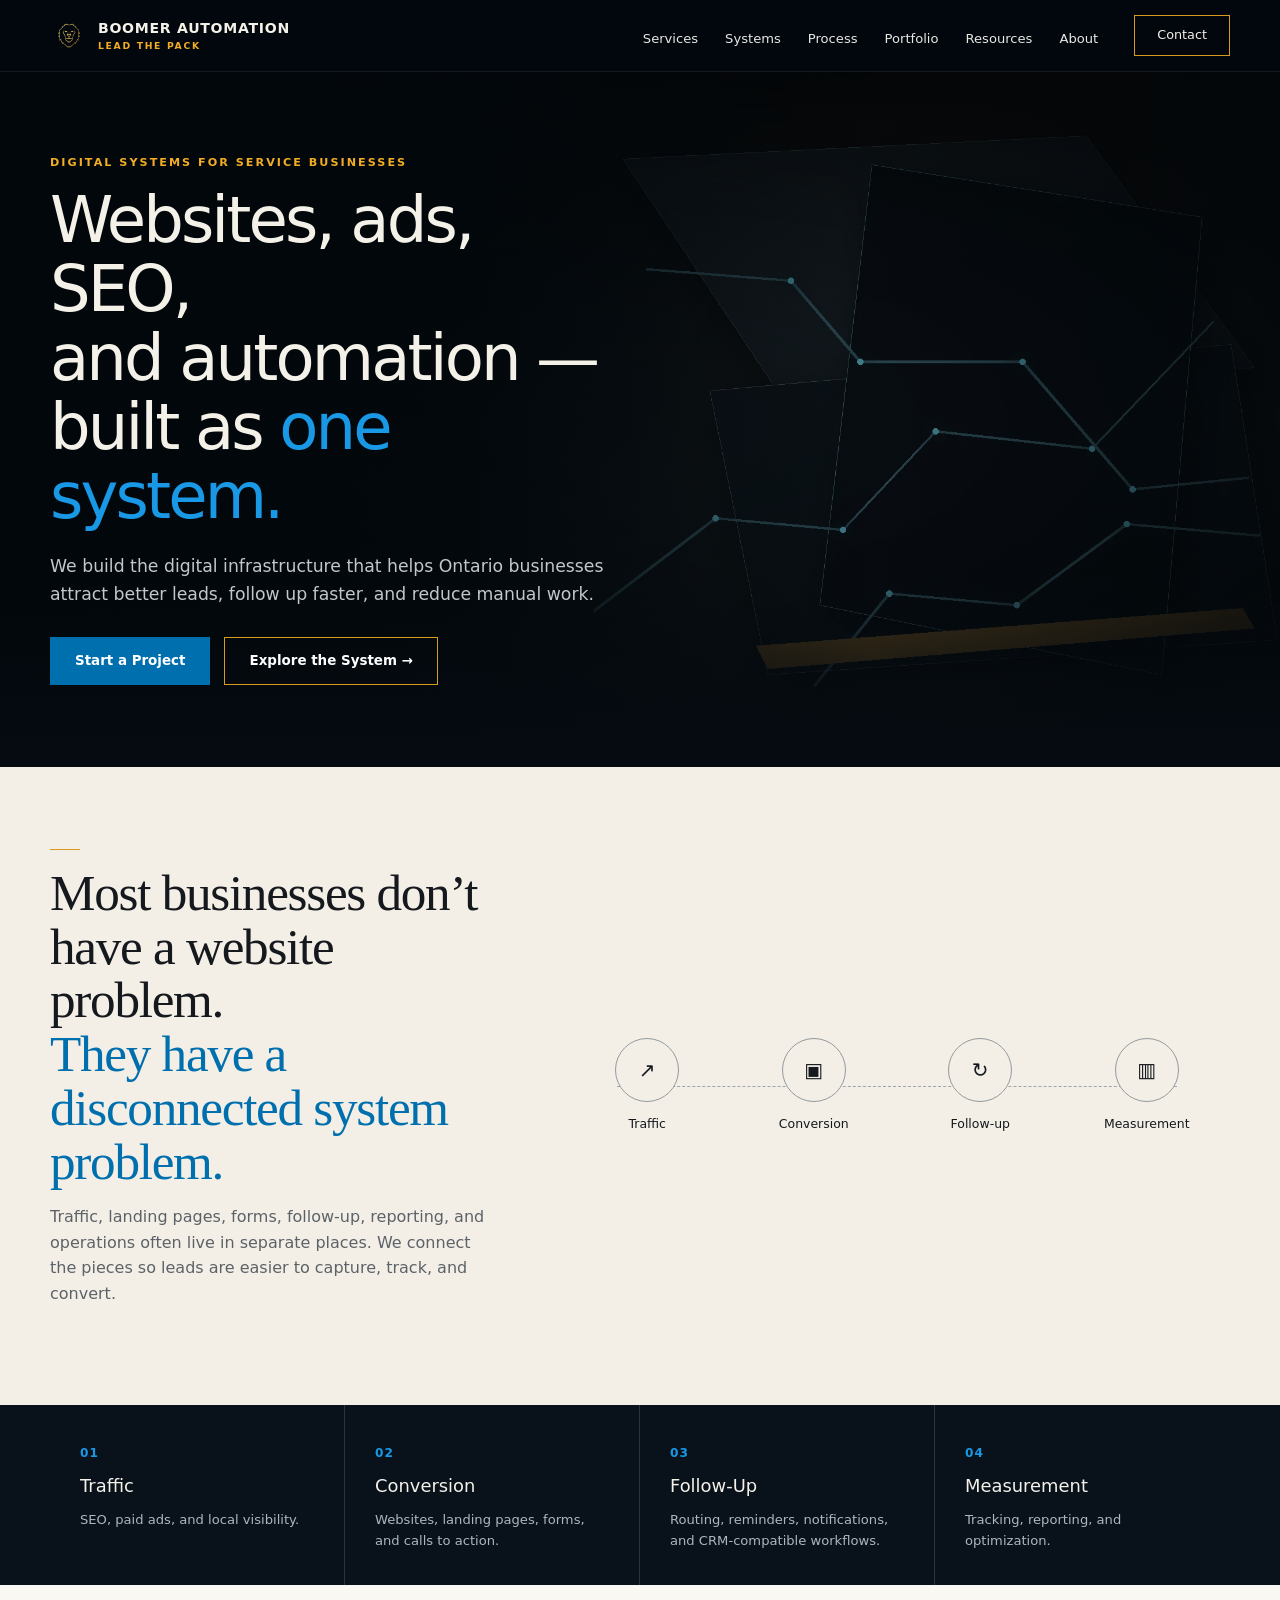
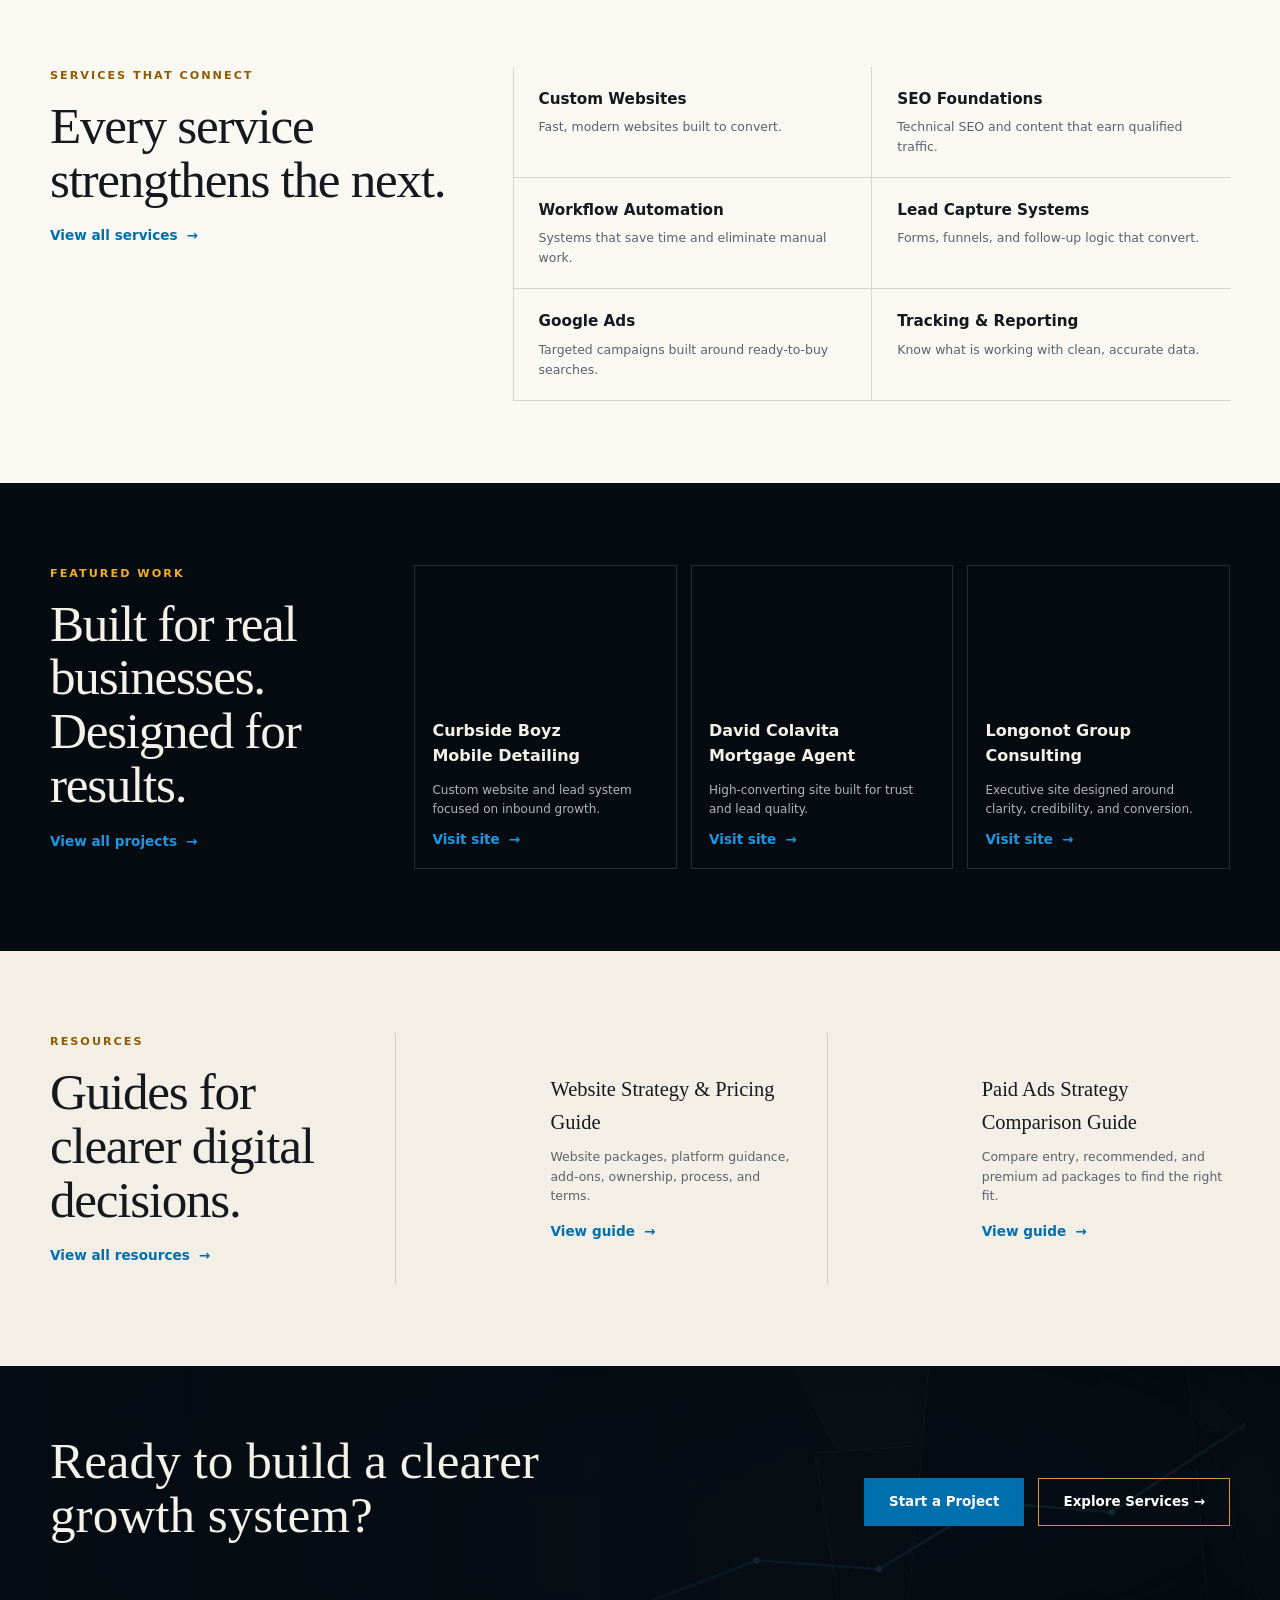
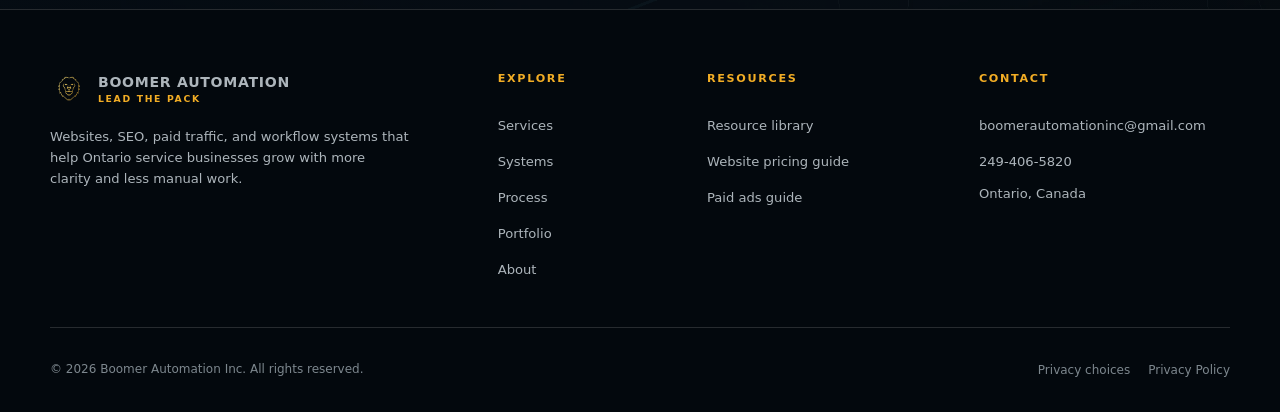
==== commit 2d174b98: "dynamic header and footer" ====
--- a/index.html
+++ b/index.html
@@ -45,50 +45,14 @@
 <link href="assets/css/global.v4.css" rel="stylesheet"/>
 <link href="assets/css/home.v4.css" rel="stylesheet"/>
 <script type="application/ld+json">{"@context":"https://schema.org","@graph":[{"@type":"Organization","@id":"https://boomerautomation.com/#organization","name":"Boomer Automation Inc.","alternateName":"Boomer Automation","url":"https://boomerautomation.com/","logo":{"@id":"https://boomerautomation.com/#logo"},"image":{"@id":"https://boomerautomation.com/#logo"},"email":"boomerautomationinc@gmail.com","telephone":"+1-249-406-5820","contactPoint":{"@type":"ContactPoint","contactType":"sales and project inquiries","telephone":"+1-249-406-5820","email":"boomerautomationinc@gmail.com","areaServed":"CA-ON","availableLanguage":["English"]},"address":{"@type":"PostalAddress","addressRegion":"ON","addressCountry":"CA"},"areaServed":{"@type":"AdministrativeArea","name":"Ontario, Canada"},"knowsAbout":["Custom website development","WordPress websites","E-commerce websites","Search engine optimization","Google Ads","Lead capture systems","Workflow automation","Conversion tracking"]},{"@type":"WebSite","@id":"https://boomerautomation.com/#website","url":"https://boomerautomation.com/","name":"Boomer Automation","alternateName":"Boomer Automation Inc.","publisher":{"@id":"https://boomerautomation.com/#organization"},"inLanguage":"en-CA"},{"@type":"ImageObject","@id":"https://boomerautomation.com/#logo","url":"https://boomerautomation.com/assets/images/brand/boomer-automation-mark.png","contentUrl":"https://boomerautomation.com/assets/images/brand/boomer-automation-mark.png","width":128,"height":128,"caption":"Boomer Automation lion mark"},{"@type":"ImageObject","@id":"https://boomerautomation.com/#primaryimage","url":"https://boomerautomation.com/assets/images/banners/home-hero.v1.webp","contentUrl":"https://boomerautomation.com/assets/images/banners/home-hero.v1.webp","width":2400,"height":1200,"caption":"Boomer Automation digital systems workspace for websites, SEO, advertising, and automation"},{"@type":"WebPage","@id":"https://boomerautomation.com/#webpage","url":"https://boomerautomation.com/","name":"Boomer Automation Inc. | Websites, SEO, Ads & Automation","description":"Boomer Automation builds custom websites, SEO, Google Ads, lead capture, tracking, and workflow systems for Ontario service businesses.","inLanguage":"en-CA","isPartOf":{"@id":"https://boomerautomation.com/#website"},"about":{"@id":"https://boomerautomation.com/#organization"},"publisher":{"@id":"https://boomerautomation.com/#organization"},"primaryImageOfPage":{"@id":"https://boomerautomation.com/#primaryimage"},"image":{"@id":"https://boomerautomation.com/#primaryimage"},"dateModified":"2026-08-05","isAccessibleForFree":true}]}</script>
+<script defer="" src="assets/js/site-shell.v1.js"></script>
 <script defer="" src="assets/js/global.v3.js"></script>
 <script defer="" src="assets/js/environment-compat.v2.js"></script>
 </head>
-<body data-page="home"><div id="siteHeaderMount"><a class="skip-link" href="#main-content">Skip to main content</a>
-<header class="site-header" id="siteHeader">
-<div class="shell header-inner">
-<a aria-label="Boomer Automation home" class="brand" href="./">
-<img alt="" height="44" src="assets/images/brand/boomer-automation-mark.png" width="44"/>
-<span><strong>Boomer Automation</strong><small>Lead the pack</small></span>
-</a>
-<nav aria-label="Primary navigation" class="desktop-nav">
-<a data-nav="services" href="services.html">Services</a><a data-nav="systems" href="systems.html">Systems</a>
-<a data-nav="process" href="process.html">Process</a><a data-nav="portfolio" href="portfolio.html">Portfolio</a>
-<a data-nav="resources" href="resources.html">Resources</a><a data-nav="about" href="about.html">About</a>
-</nav>
-<a class="header-cta" href="contact.html">Contact</a>
-<button aria-controls="mobileMenu" aria-expanded="false" aria-label="Open navigation menu" class="menu-toggle" id="menuToggle" type="button"><span></span><span></span></button>
-</div>
-</header>
-<!-- The fixed mobile dialog is a sibling of the blurred sticky header so it remains viewport-bound in Chromium and Safari. -->
-<div aria-hidden="true" class="mobile-menu" id="mobileMenu">
-<div aria-label="Site navigation" aria-modal="true" class="mobile-menu-panel" id="mobileMenuPanel" role="dialog" tabindex="-1">
-<div class="mobile-menu-top"><span>Navigation</span><button aria-label="Close navigation menu" id="menuClose" type="button">Close</button></div>
-<nav aria-label="Mobile navigation" class="mobile-nav">
-<a data-nav="services" href="services.html">Services</a><a data-nav="systems" href="systems.html">Systems</a>
-<a data-nav="process" href="process.html">Process</a><a data-nav="portfolio" href="portfolio.html">Portfolio</a>
-<a data-nav="resources" href="resources.html">Resources</a><a data-nav="about" href="about.html">About</a>
-<a data-nav="contact" href="contact.html">Contact</a>
-</nav>
-<div class="mobile-contact"><a href="tel:+12494065820">249-406-5820</a><a href="mailto:boomerautomationinc@gmail.com">boomerautomationinc@gmail.com</a></div>
-</div>
-</div></div><main id="main-content" tabindex="-1"><section class="page-hero home-hero"><div class="shell"><div class="hero-content reveal"><p class="eyebrow">Digital systems for service businesses</p><h1 class="display-sans">Websites, ads, SEO,<br/>and automation —<br/>built as <em>one system.</em></h1><p class="hero-copy">We build the digital infrastructure that helps Ontario businesses attract better leads, follow up faster, and reduce manual work.</p><div class="hero-actions"><a class="button button-primary" href="contact.html">Start a Project</a><a class="button button-secondary" href="#connected-system">Explore the System →</a></div></div></div></section>
+<body data-page="home"><div id="siteHeaderMount"></div><main id="main-content" tabindex="-1"><section class="page-hero home-hero"><div class="shell"><div class="hero-content reveal"><p class="eyebrow">Digital systems for service businesses</p><h1 class="display-sans">Websites, ads, SEO,<br/>and automation —<br/>built as <em>one system.</em></h1><p class="hero-copy">We build the digital infrastructure that helps Ontario businesses attract better leads, follow up faster, and reduce manual work.</p><div class="hero-actions"><a class="button button-primary" href="contact.html">Start a Project</a><a class="button button-secondary" href="#connected-system">Explore the System →</a></div></div></div></section>
 <section class="section paper" id="connected-system"><div class="shell home-system-copy"><div class="reveal"><span class="kicker-line"></span><h2 class="section-title">Most businesses don’t have a website problem.<br/><span style="color:var(--cyan-ui)">They have a disconnected system problem.</span></h2><p class="muted">Traffic, landing pages, forms, follow-up, reporting, and operations often live in separate places. We connect the pieces so leads are easier to capture, track, and convert.</p></div><div aria-label="Connected path from traffic to measurement" class="system-line reveal"><div class="system-node"><span aria-hidden="true">↗</span>Traffic</div><div class="system-node"><span aria-hidden="true">▣</span>Conversion</div><div class="system-node"><span aria-hidden="true">↻</span>Follow-up</div><div class="system-node"><span aria-hidden="true">▥</span>Measurement</div></div></div></section>
 <section class="dark-2"><div class="shell grid-4 flow-grid"><article class="reveal"><span class="number">01</span><h3>Traffic</h3><p>SEO, paid ads, and local visibility.</p></article><article class="reveal"><span class="number">02</span><h3>Conversion</h3><p>Websites, landing pages, forms, and calls to action.</p></article><article class="reveal"><span class="number">03</span><h3>Follow-Up</h3><p>Routing, reminders, notifications, and CRM-compatible workflows.</p></article><article class="reveal"><span class="number">04</span><h3>Measurement</h3><p>Tracking, reporting, and optimization.</p></article></div></section>
 <section class="section paper-light"><div class="shell service-matrix"><div><p class="eyebrow" style="color:#8d5b00">Services that connect</p><h2 class="section-title">Every service strengthens the next.</h2><p><a class="arrow-link" href="services.html">View all services</a></p></div><div class="service-list"><article><h3>Custom Websites</h3><p>Fast, modern websites built to convert.</p></article><article><h3>SEO Foundations</h3><p>Technical SEO and content that earn qualified traffic.</p></article><article><h3>Workflow Automation</h3><p>Systems that save time and eliminate manual work.</p></article><article><h3>Lead Capture Systems</h3><p>Forms, funnels, and follow-up logic that convert.</p></article><article><h3>Google Ads</h3><p>Targeted campaigns built around ready-to-buy searches.</p></article><article><h3>Tracking &amp; Reporting</h3><p>Know what is working with clean, accurate data.</p></article></div></div></section>
 <section class="section dark"><div class="shell work-strip"><div><p class="eyebrow">Featured work</p><h2 class="section-title">Built for real businesses.<br/>Designed for results.</h2><p><a class="arrow-link" href="portfolio.html">View all projects</a></p></div><div class="project-teasers"><article class="project-teaser reveal"><img alt="Curbside Boyz website preview" decoding="async" height="630" loading="lazy" src="assets/images/projects/curbside-boyz-og.v1.jpg" width="1200"/><div><h3>Curbside Boyz<br/>Mobile Detailing</h3><p>Custom website and lead system focused on inbound growth.</p><a class="arrow-link" href="https://curbsideboyz.com" rel="noopener" target="_blank">Visit site<span class="sr-only"> (opens in a new tab)</span></a></div></article><article class="project-teaser reveal"><img alt="David Colavita mortgage website preview" decoding="async" height="630" loading="lazy" src="assets/images/projects/david-colavita-og.v1.jpg" width="1200"/><div><h3>David Colavita<br/>Mortgage Agent</h3><p>High-converting site built for trust and lead quality.</p><a class="arrow-link" href="https://davidcolavita.com" rel="noopener" target="_blank">Visit site<span class="sr-only"> (opens in a new tab)</span></a></div></article><article class="project-teaser reveal"><img alt="Longonot Group consulting website preview" decoding="async" height="630" loading="lazy" src="assets/images/projects/longonot-group-og.v1.jpg" width="1200"/><div><h3>Longonot Group<br/>Consulting</h3><p>Executive site designed around clarity, credibility, and conversion.</p><a class="arrow-link" href="https://longonotgroup.com" rel="noopener" target="_blank">Visit site<span class="sr-only"> (opens in a new tab)</span></a></div></article></div></div></section>
 <section class="section paper"><div class="shell resource-strip"><div><p class="eyebrow" style="color:#8d5b00">Resources</p><h2 class="section-title">Guides for clearer digital decisions.</h2><p><a class="arrow-link" href="resources.html">View all resources</a></p></div><div class="resource-teasers"><article class="resource-teaser"><img alt="Website Strategy and Pricing Guide cover" decoding="async" height="720" loading="lazy" src="assets/images/resources/website-strategy-guide.webp" width="520"/><div><h3>Website Strategy &amp; Pricing Guide</h3><p>Website packages, platform guidance, add-ons, ownership, process, and terms.</p><a class="arrow-link" href="assets/docs/boomer-automation-website-strategy-pricing-guide.pdf">View guide</a></div></article><article class="resource-teaser"><img alt="Paid Ads Strategy Comparison Guide cover" decoding="async" height="720" loading="lazy" src="assets/images/resources/paid-ads-guide.webp" width="520"/><div><h3>Paid Ads Strategy Comparison Guide</h3><p>Compare entry, recommended, and premium ad packages to find the right fit.</p><a class="arrow-link" href="assets/docs/boomer-automation-paid-ads-strategy-comparison-guide.pdf">View guide</a></div></article></div></div></section>
-<section class="final-cta"><div class="shell final-cta-inner"><h2>Ready to build a clearer growth system?</h2><div class="section-actions"><a class="button button-primary" href="contact.html">Start a Project</a><a class="button button-secondary" href="services.html">Explore Services →</a></div></div></section></main><div id="siteFooterMount"><footer class="site-footer">
-<div class="shell footer-grid">
-<div class="footer-brand"><a class="brand" href="./"><img alt="" height="46" src="assets/images/brand/boomer-automation-mark.png" width="46"/><span><strong>Boomer Automation</strong><small>Lead the pack</small></span></a><p>Websites, SEO, paid traffic, and workflow systems that help Ontario service businesses grow with more clarity and less manual work.</p></div>
-<div><h2>Explore</h2><a href="services.html">Services</a><a href="systems.html">Systems</a><a href="process.html">Process</a><a href="portfolio.html">Portfolio</a><a href="about.html">About</a></div>
-<div><h2>Resources</h2><a href="resources.html">Resource library</a><a href="assets/docs/boomer-automation-website-strategy-pricing-guide.pdf">Website pricing guide</a><a href="assets/docs/boomer-automation-paid-ads-strategy-comparison-guide.pdf">Paid ads guide</a></div>
-<div><h2>Contact</h2><a href="mailto:boomerautomationinc@gmail.com">boomerautomationinc@gmail.com</a><a href="tel:+12494065820">249-406-5820</a><p>Ontario, Canada</p></div>
-</div>
-<div class="shell footer-bottom"><p>© <span id="year"></span> Boomer Automation Inc. All rights reserved.</p><div><button class="text-button" data-privacy-open="" type="button">Privacy choices</button><a href="privacy.html">Privacy Policy</a></div></div>
-</footer>
-<div class="privacy-panel" hidden="" id="privacyPanel"><div aria-describedby="privacyPanelDescription" aria-labelledby="privacyPanelTitle" aria-modal="true" class="privacy-panel-card" role="dialog"><button aria-label="Close privacy choices" class="privacy-close" data-privacy-close="" type="button">×</button><p class="eyebrow">Privacy choices</p><h2 id="privacyPanelTitle">Your browser, your choice.</h2><p id="privacyPanelDescription">Essential storage supports navigation preferences. Optional analytics and advertising measurement remain off unless you allow them.</p><div class="privacy-actions"><button class="button button-primary" data-privacy-accept="" type="button">Allow optional measurement</button><button class="button button-secondary" data-privacy-decline="" type="button">Essential only</button></div><a href="privacy.html">Read the Privacy Policy</a></div></div></div></body></html>+<section class="final-cta"><div class="shell final-cta-inner"><h2>Ready to build a clearer growth system?</h2><div class="section-actions"><a class="button button-primary" href="contact.html">Start a Project</a><a class="button button-secondary" href="services.html">Explore Services →</a></div></div></section></main><div id="siteFooterMount"></div></body></html>
--- a/assets/css/global.v4.css
+++ b/assets/css/global.v4.css
@@ -185,3 +185,305 @@
     display: none;
   }
 }
+
+/* --------------------------------------------------------------------------
+   Mobile sticky header and premium navigation treatment
+   -------------------------------------------------------------------------- */
+@media (max-width: 980px) {
+  /* The mount owns the sticky position so the header is not constrained by a
+     short wrapper when the document scrolls. */
+  #siteHeaderMount {
+    position: sticky;
+    z-index: 1200;
+    top: 0;
+    height: var(--header-h);
+  }
+
+  .site-header {
+    position: relative;
+    z-index: 2;
+    top: auto;
+    isolation: isolate;
+    transition:
+      background-color 280ms ease,
+      border-color 280ms ease,
+      box-shadow 280ms ease;
+  }
+
+  .site-header::after {
+    position: absolute;
+    right: 0;
+    bottom: -1px;
+    left: 0;
+    height: 1px;
+    background: linear-gradient(
+      90deg,
+      transparent,
+      rgba(242, 173, 37, 0.78) 30%,
+      rgba(25, 152, 229, 0.72) 70%,
+      transparent
+    );
+    content: '';
+    opacity: 0;
+    transform: scaleX(0.45);
+    transition:
+      opacity 280ms ease,
+      transform 420ms cubic-bezier(0.2, 0.72, 0.2, 1);
+    pointer-events: none;
+  }
+
+  body.menu-open .site-header {
+    border-bottom-color: rgba(242, 173, 37, 0.28);
+    background: rgba(3, 8, 13, 0.985);
+    box-shadow: 0 18px 52px rgba(0, 0, 0, 0.42);
+  }
+
+  body.menu-open .site-header::after {
+    opacity: 1;
+    transform: scaleX(1);
+  }
+
+  .menu-toggle {
+    position: relative;
+    display: flex;
+    overflow: hidden;
+    border-color: transparent;
+    border-radius: 999px;
+    background:
+      linear-gradient(rgba(8, 17, 25, 0.94), rgba(8, 17, 25, 0.94)) padding-box,
+      linear-gradient(135deg, rgba(242, 173, 37, 0.72), rgba(25, 152, 229, 0.75)) border-box;
+    box-shadow: inset 0 0 0 1px rgba(255, 255, 255, 0.025);
+    gap: 0;
+    transition:
+      transform 260ms ease,
+      box-shadow 260ms ease,
+      border-color 260ms ease;
+  }
+
+  .menu-toggle::before {
+    position: absolute;
+    inset: -45%;
+    background: conic-gradient(
+      from 180deg,
+      transparent,
+      rgba(242, 173, 37, 0.28),
+      transparent 36%,
+      rgba(25, 152, 229, 0.26),
+      transparent 72%
+    );
+    content: '';
+    opacity: 0;
+    animation: mobile-menu-orbit 4.8s linear infinite;
+    transition: opacity 260ms ease;
+    pointer-events: none;
+  }
+
+  .menu-toggle span {
+    position: absolute;
+    z-index: 1;
+    top: 50%;
+    left: 50%;
+    width: 20px;
+    height: 1.5px;
+    border-radius: 999px;
+    background: #fff;
+    transform-origin: center;
+    transition:
+      transform 360ms cubic-bezier(0.22, 0.74, 0.24, 1),
+      width 260ms ease,
+      background-color 260ms ease;
+  }
+
+  .menu-toggle span:first-child {
+    transform: translate(-50%, -5px);
+  }
+
+  .menu-toggle span:last-child {
+    transform: translate(-50%, 5px);
+  }
+
+  .menu-toggle[aria-expanded='true'] {
+    box-shadow:
+      0 0 0 1px rgba(242, 173, 37, 0.2),
+      0 10px 30px rgba(0, 0, 0, 0.34),
+      0 0 24px rgba(25, 152, 229, 0.1);
+    transform: rotate(90deg);
+  }
+
+  .menu-toggle[aria-expanded='true']::before {
+    opacity: 1;
+  }
+
+  .menu-toggle[aria-expanded='true'] span:first-child {
+    width: 22px;
+    background: var(--gold-2);
+    transform: translate(-50%, -50%) rotate(45deg);
+  }
+
+  .menu-toggle[aria-expanded='true'] span:last-child {
+    width: 22px;
+    background: #65c7ff;
+    transform: translate(-50%, -50%) rotate(-45deg);
+  }
+
+  .mobile-menu {
+    z-index: 1;
+    inset: var(--header-h) 0 0;
+    background:
+      radial-gradient(circle at 78% 12%, rgba(25, 152, 229, 0.12), transparent 31%),
+      radial-gradient(circle at 58% 80%, rgba(217, 154, 29, 0.09), transparent 34%),
+      rgba(0, 0, 0, 0.68);
+    backdrop-filter: blur(9px);
+    transition:
+      opacity 300ms ease,
+      visibility 300ms ease;
+  }
+
+  .mobile-menu-panel {
+    position: relative;
+    overflow: hidden auto;
+    width: min(92vw, 430px);
+    height: 100%;
+    border-left: 1px solid rgba(255, 255, 255, 0.09);
+    background:
+      linear-gradient(155deg, rgba(14, 27, 39, 0.98), rgba(5, 12, 19, 0.995) 58%),
+      var(--ink-2);
+    box-shadow: -28px 0 80px rgba(0, 0, 0, 0.42);
+    transform: translateX(104%);
+    transition: transform 440ms cubic-bezier(0.2, 0.76, 0.2, 1);
+  }
+
+  .mobile-menu-panel::before {
+    position: absolute;
+    top: 0;
+    right: 0;
+    left: 0;
+    height: 2px;
+    background: linear-gradient(90deg, var(--gold-2), var(--cyan), transparent 88%);
+    content: '';
+    transform: scaleX(0);
+    transform-origin: right;
+    transition: transform 600ms 120ms cubic-bezier(0.2, 0.72, 0.2, 1);
+    pointer-events: none;
+  }
+
+  .mobile-menu.is-open .mobile-menu-panel::before {
+    transform: scaleX(1);
+  }
+
+  .mobile-menu-top button {
+    border: 1px solid rgba(255, 255, 255, 0.12);
+    border-radius: 999px;
+    color: #fff;
+    letter-spacing: 0.12em;
+    transition:
+      border-color 220ms ease,
+      background-color 220ms ease,
+      color 220ms ease;
+  }
+
+  .mobile-menu-top button:hover,
+  .mobile-menu-top button:focus-visible {
+    border-color: rgba(242, 173, 37, 0.6);
+    background: rgba(242, 173, 37, 0.1);
+    color: var(--gold-2);
+  }
+
+  .mobile-nav a {
+    position: relative;
+    opacity: 0;
+    transform: translateX(24px);
+    transition:
+      opacity 360ms ease,
+      color 220ms ease,
+      padding-left 260ms ease,
+      transform 440ms cubic-bezier(0.2, 0.72, 0.2, 1);
+  }
+
+  .mobile-nav a::before {
+    position: absolute;
+    top: 50%;
+    left: 0;
+    width: 0;
+    height: 1px;
+    background: linear-gradient(90deg, var(--gold-2), var(--cyan));
+    content: '';
+    transform: translateY(-50%);
+    transition: width 260ms ease;
+  }
+
+  .mobile-nav a:hover,
+  .mobile-nav a:focus-visible,
+  .mobile-nav a[aria-current='page'] {
+    padding-left: 28px;
+    color: #fff;
+  }
+
+  .mobile-nav a:hover::before,
+  .mobile-nav a:focus-visible::before,
+  .mobile-nav a[aria-current='page']::before {
+    width: 18px;
+  }
+
+  .mobile-menu.is-open .mobile-nav a {
+    opacity: 1;
+    transform: none;
+  }
+
+  .mobile-menu.is-open .mobile-nav a:nth-child(1) { transition-delay: 80ms; }
+  .mobile-menu.is-open .mobile-nav a:nth-child(2) { transition-delay: 115ms; }
+  .mobile-menu.is-open .mobile-nav a:nth-child(3) { transition-delay: 150ms; }
+  .mobile-menu.is-open .mobile-nav a:nth-child(4) { transition-delay: 185ms; }
+  .mobile-menu.is-open .mobile-nav a:nth-child(5) { transition-delay: 220ms; }
+  .mobile-menu.is-open .mobile-nav a:nth-child(6) { transition-delay: 255ms; }
+  .mobile-menu.is-open .mobile-nav a:nth-child(7) { transition-delay: 290ms; }
+}
+
+@keyframes mobile-menu-orbit {
+  to { transform: rotate(1turn); }
+}
+
+@media (prefers-reduced-motion: reduce) {
+  .menu-toggle,
+  .menu-toggle::before,
+  .menu-toggle span,
+  .mobile-menu,
+  .mobile-menu-panel,
+  .mobile-menu-panel::before,
+  .mobile-nav a,
+  .mobile-nav a::before {
+    animation: none !important;
+    transition-duration: 0.01ms !important;
+    transition-delay: 0ms !important;
+  }
+}
+
+
+/* Footer legal controls: keep Privacy choices and Privacy Policy aligned inline. */
+.footer-bottom > div {
+  display: flex;
+  align-items: center;
+  flex-wrap: nowrap;
+  gap: 18px;
+}
+
+.footer-bottom > div .text-button,
+.footer-bottom > div a {
+  display: inline-flex;
+  align-items: center;
+  flex: 0 0 auto;
+  min-height: 44px;
+  white-space: nowrap;
+}
+
+@media (max-width: 720px) {
+  .footer-bottom > div {
+    align-self: flex-start;
+    gap: 16px;
+  }
+}
+
+/* Runtime shell mounts: reserve the header height before component injection. */
+#siteHeaderMount {
+  min-height: var(--header-h);
+}
